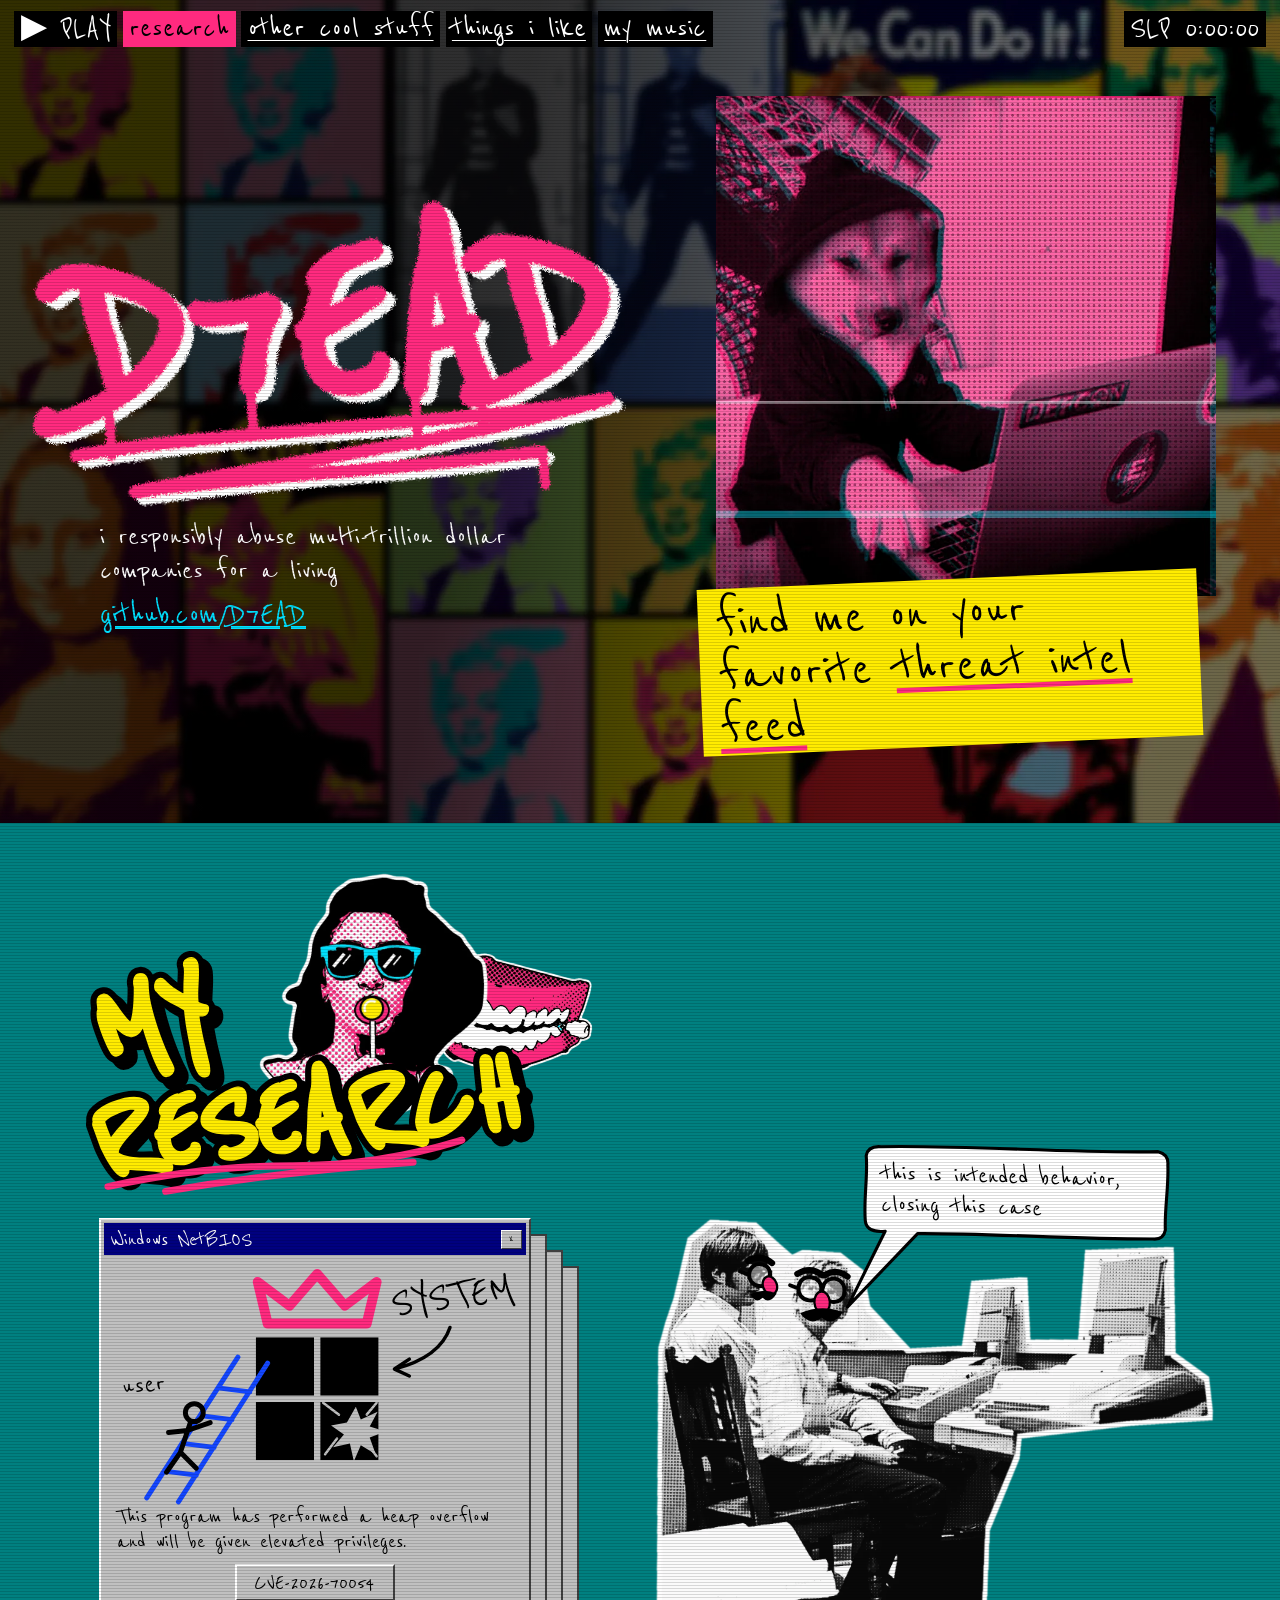
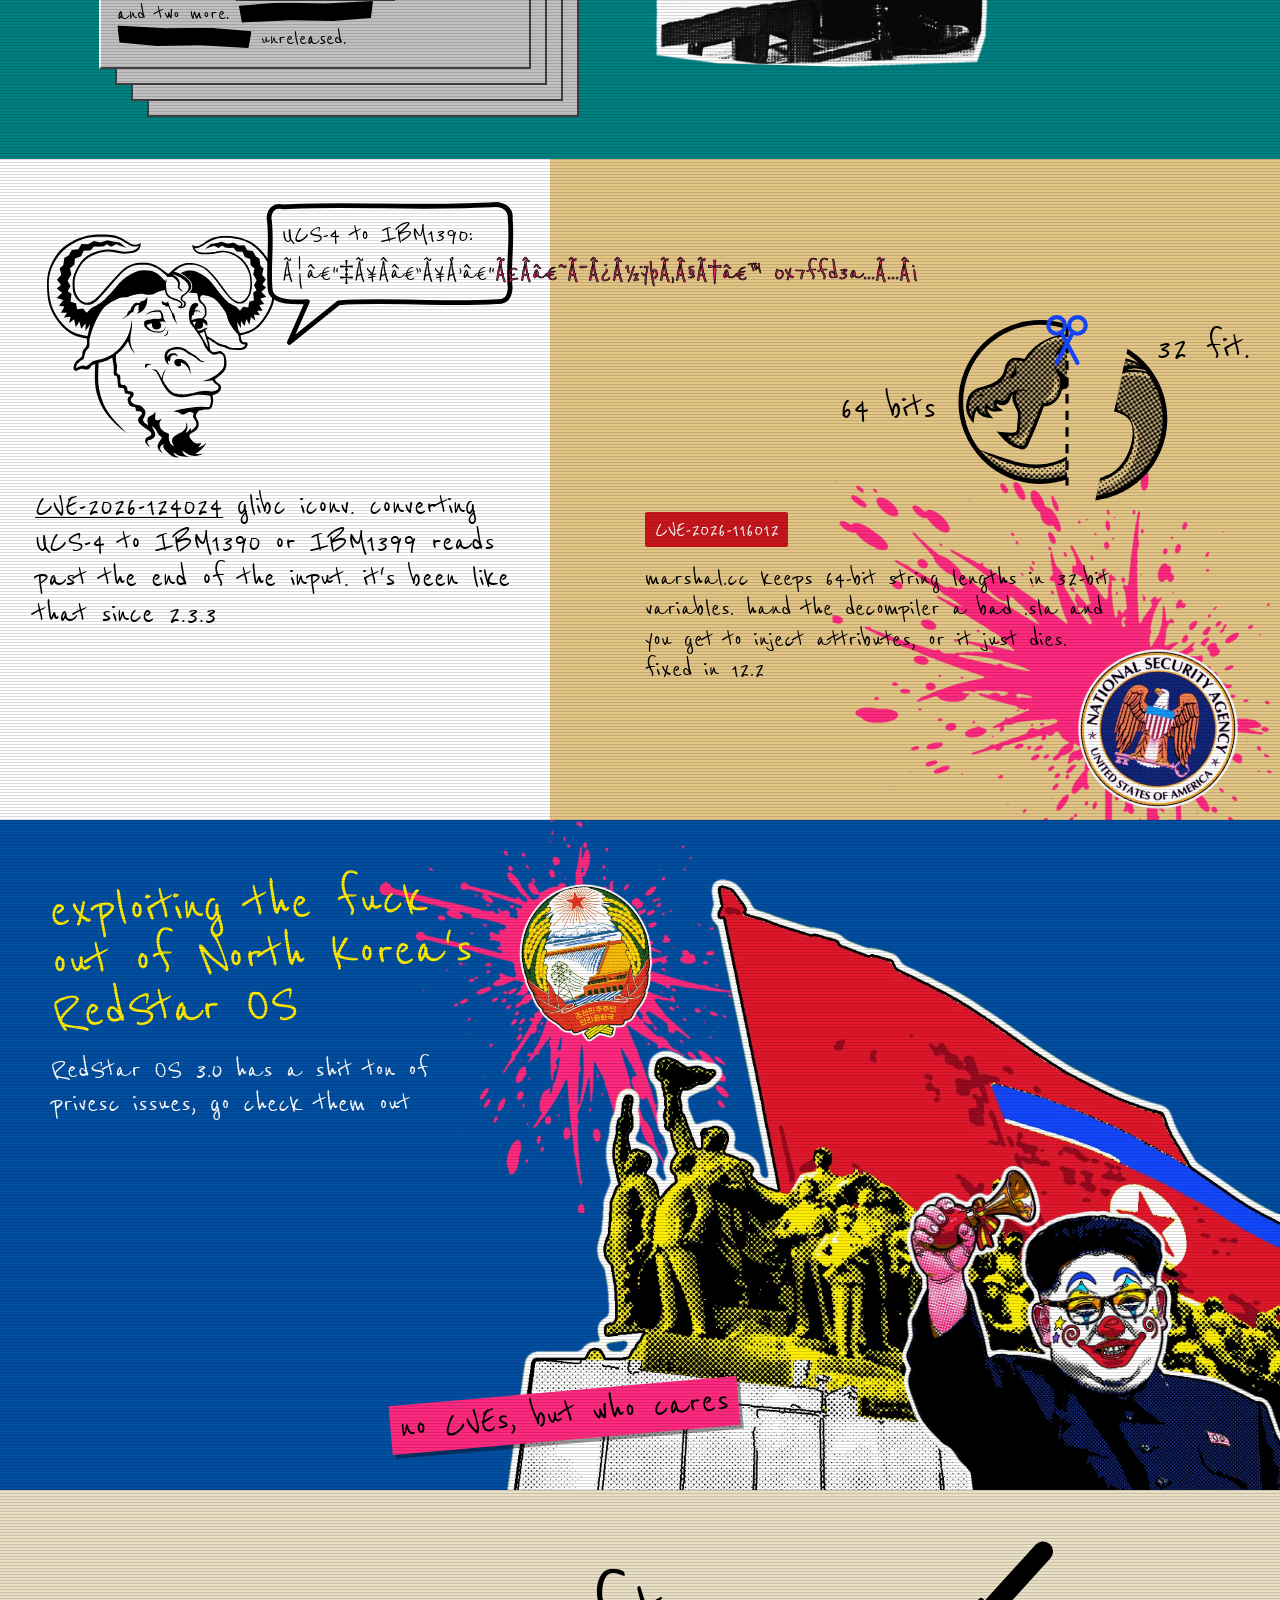
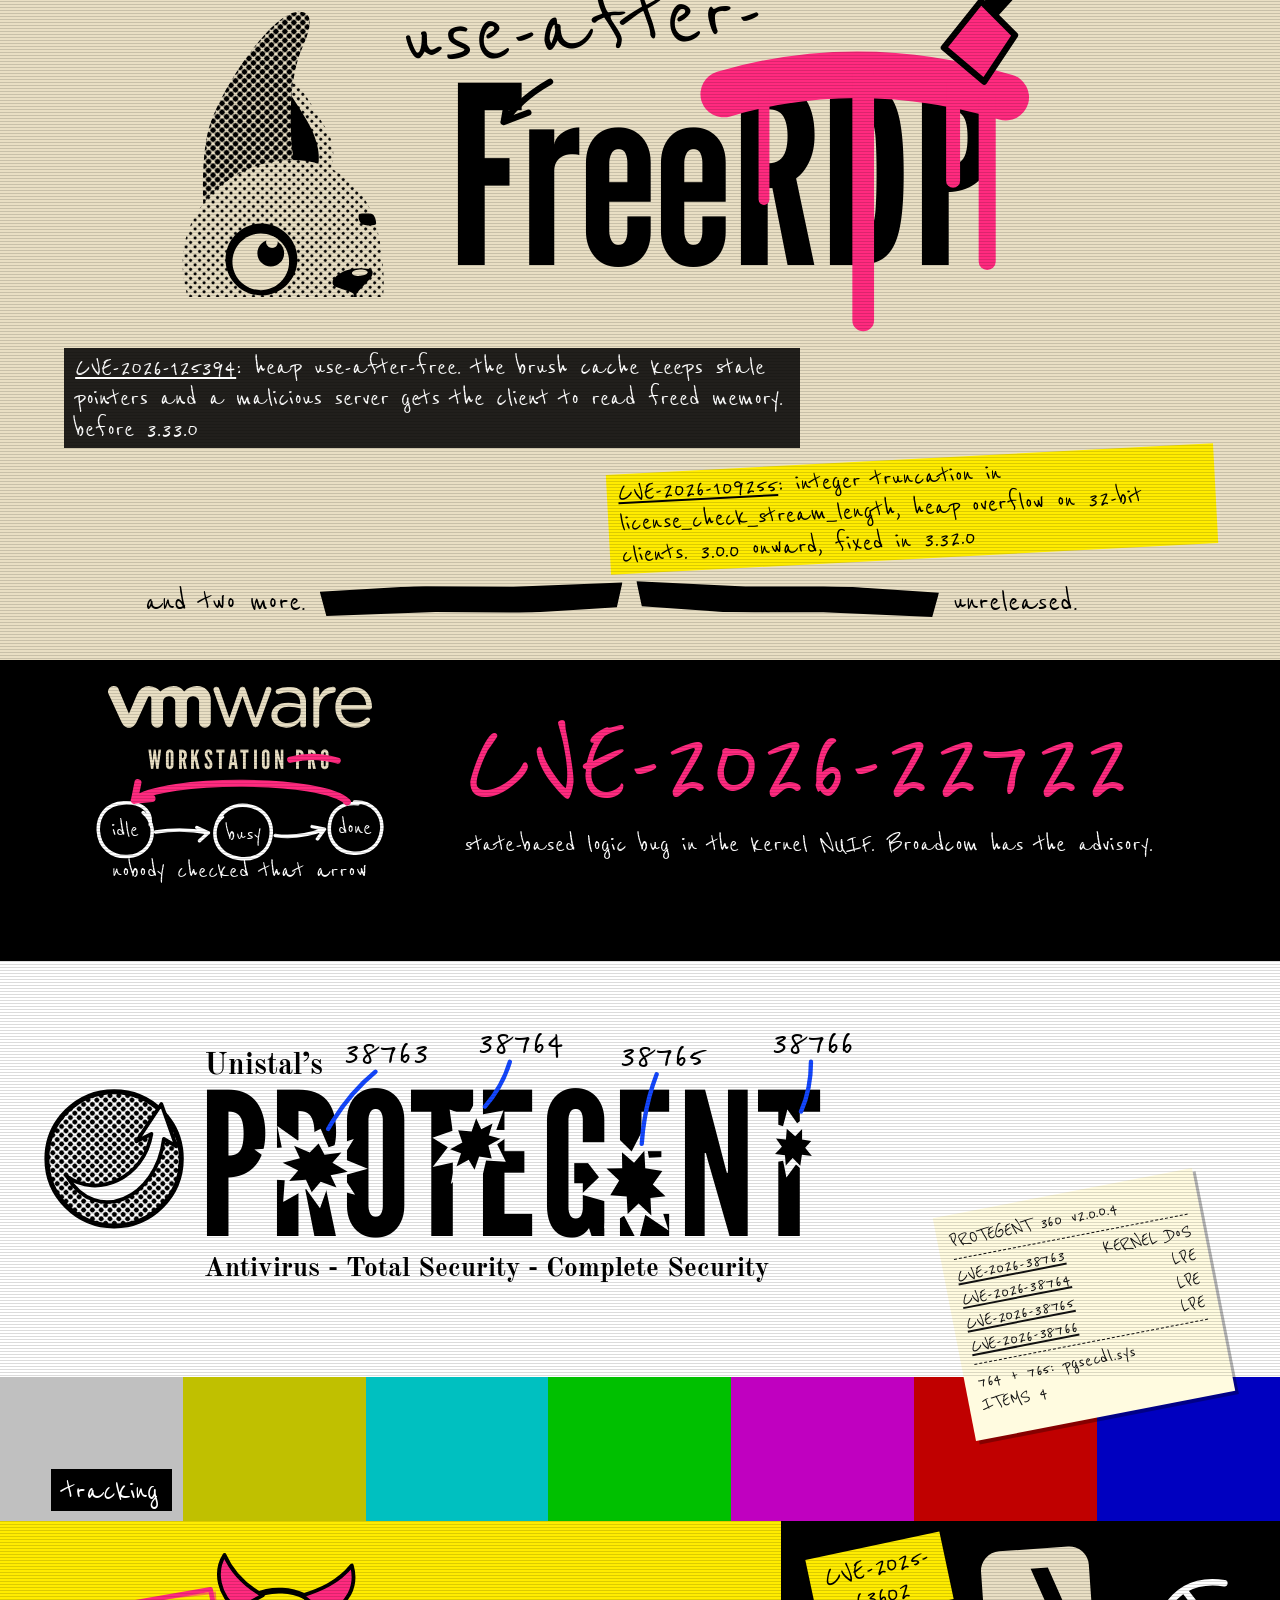
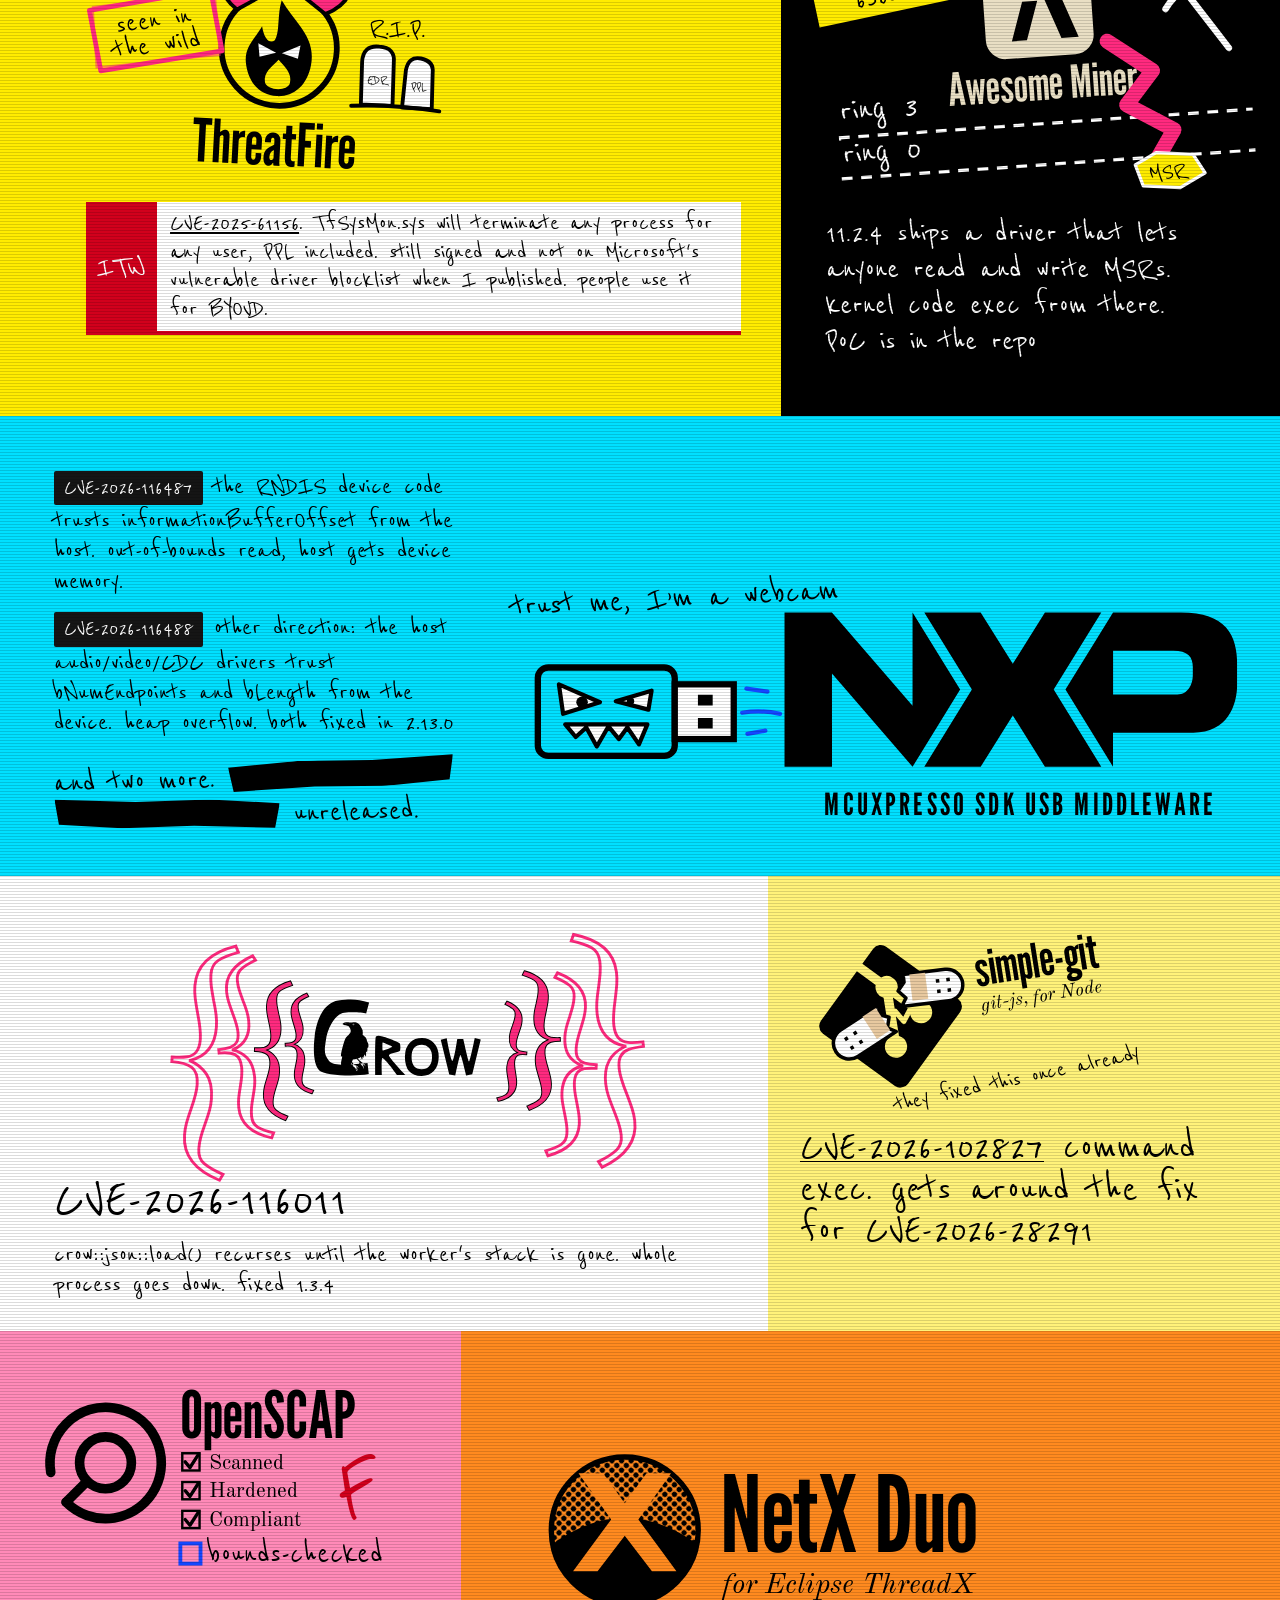
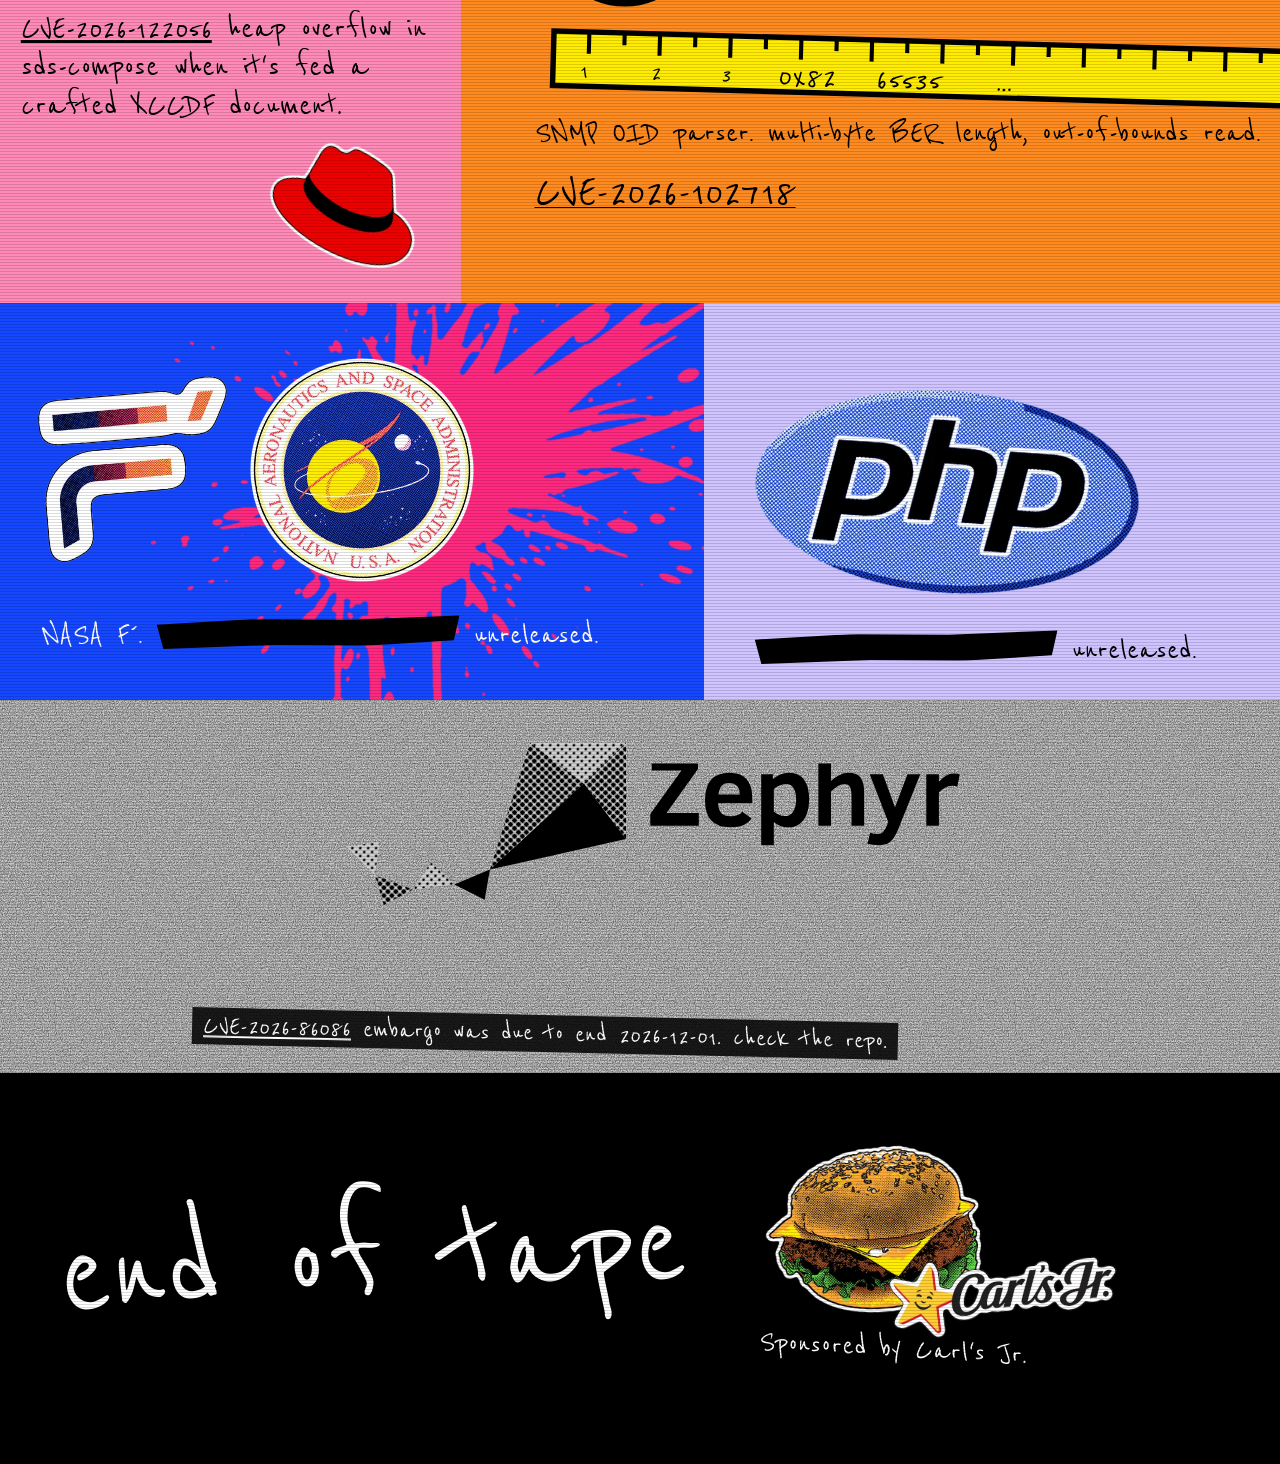
==== docs/index.html @ b7f167eb "Add files via upload" ====
<!doctype html>
<html lang="en">
<head>
<meta charset="utf-8">
<meta name="viewport" content="width=device-width, initial-scale=1">
<meta http-equiv="Content-Security-Policy" content="default-src 'none'; style-src 'self'; script-src 'self'; font-src 'self'; img-src 'self'; base-uri 'none'; form-action 'none'">
<meta name="referrer" content="no-referrer">
<title>d7e.ad :: research</title>
<meta name="description" content="i responsibly abuse multi-trillion dollar companies for a living">
<meta property="og:title" content="D7EAD">
<meta property="og:description" content="i responsibly abuse multi-trillion dollar companies for a living">
<meta property="og:type" content="website">
<meta property="og:image" content="https://d7ead.github.io/assets/og.jpg">
<meta name="twitter:card" content="summary_large_image">
<meta name="theme-color" content="#ff2a7f">
<link rel="preload" href="assets/fonts/reenie-beanie-400.woff2" as="font" type="font/woff2" crossorigin>
<link rel="stylesheet" href="assets/site.css?v=d54579dfe6">
<script src="assets/site.js?v=dfa700c6a3" defer></script>
</head>
<body>

<svg class="defs" aria-hidden="true" focusable="false">
  <defs>
    <filter id="spray" x="-15%" y="-30%" width="130%" height="160%">
      <feTurbulence type="fractalNoise" baseFrequency="1.1" numOctaves="2" seed="4" result="n"/>
      <feDisplacementMap in="SourceGraphic" in2="n" scale="9" xChannelSelector="R" yChannelSelector="G" result="d"/>
      <feGaussianBlur in="d" stdDeviation=".7"/>
    </filter>
    <pattern id="dots-d" width="5" height="5" patternUnits="userSpaceOnUse" patternTransform="rotate(45)"><circle cx="2.5" cy="2.5" r="1.95"/></pattern>
    <pattern id="hazard" width="44" height="44" patternUnits="userSpaceOnUse" patternTransform="rotate(45)"><rect width="44" height="44" class="yl"/><rect width="22" height="44"/></pattern>
    <g id="hole">
      <path class="wh" d="M0,-31 l7,15 16,-10 -6,18 18,6 -16,9 10,15 -19,-3 -3,19 -11,-15 -14,14 -1,-19 -18,2 11,-14 -16,-11 18,-5 -5,-18 15,10z"/>
      <path class="bk" d="M0,-18 l5,9 11,-4 -5,10 11,6 -11,5 5,10 -11,-3 -5,10 -5,-10 -11,3 5,-10 -11,-5 11,-6 -5,-10 11,4z"/>
    </g>
    <clipPath id="gh-left"><rect x="0" y="0" width="226" height="240"/></clipPath>
    <clipPath id="gh-right"><rect x="226" y="0" width="174" height="240"/></clipPath>
  </defs>
  <symbol id="m-gnu" viewBox="0 0 24 24"><path fill="currentColor" d="M5.072 13.931a.62.62 0 00-.52.338c-.114.211-.388.242-.516.201-.21-.07-.48-.119-.744.068-.263.187-.546.045-.495-.297.05-.34.172-.645.5-.83.713-.41.216-.695.607-1.108.394-.412.307-.537.293-1.1-1.326-.2-2.077-.58-2.915-1.63C.442 8.528.117 7.664.03 6.35-.057 5.033.02 4.18.588 3.09 1.156 2 1.756 1.475 2.788.93 3.825.383 4.84.254 5.78.271c.938.014 1.563.082 2.093.386.53.303 1.016.684 1.324.685.24.015.477-.053.673-.192.04 1.02-.878 1.108-1.698 1.13-.82.02-1.324-.317-2.08-.192-.754.128-1.992.47-2.595 1.52-.603 1.05-.624 1.42-.573 2.3.05.879.806 1.535 1.234 1.543.428.007.523-.117.898-.36.374-.246 2.284-2.61 2.934-3.14.653-.53 1.296-.696 1.99-.705.695-.008.87.015 1.433.246.56.229.903.652 1.355.91.23-.135.375-.34.584-.495.76-.552 1.152-.702 2.053-.615.518.052 1.17.347 1.56.686.693.604 1.265 1.44 1.727 2.079.36.497.785 1.09 1.392 1.277.66.2 1.157-.652 1.23-1.13.043-.27.097-.505.097-.8 0-.297-.03-.655-.115-.965a3.453 3.453 0 00-.392-.87c-.258-.415-.68-.85-1.116-1.071-.246-.125-.826-.353-1.19-.36-.449-.01-.79.14-1.202.168-.5.034-1.396.146-1.786-.24-.25-.246-.283-.41-.324-.73a.76.76 0 00.4.162c.314.026.606-.23.86-.378.21-.123.504-.34.778-.45.704-.285 1.567-.278 2.31-.2.594.06 1.367.324 1.89.62.525.297 1.03.798 1.4 1.269.465.594.72 1.104.888 1.844.216.945.277 2.365.015 3.299-.205.734-.887 1.86-1.467 2.414-.573.547-1.235.81-1.986.955.03.149.033.29.071.416.056.178.163.375.38.313.086-.025.133-.047.246.053.115.1.056.484-.266.66-.164.085-.334.103-.595.11a5.61 5.61 0 01-.953-.046c-.283-.047-.45-.272-.765-.308-.484-.055-.854-.404-1.244-.653-.162-.104-.218-.104-.31-.158.05.154.117.314.15.465.034.145.02.284.037.403.02.12.052.21.07.308.077.068.103.173.233.207.13.035.334-.018.468-.037.135-.018.224-.09.327-.07.105.02.204.096.292.166s.164.08.234.254c.07.178.135.537.146.777.01.24-.018.455-.089.648-.07.19-.135.273-.327.463s-.505.465-.818.66c.058.084.083.162.173.254.09.094.277.197.36.295.083.098.126.168.126.277a.587.587 0 01-.092.373c-.223.3-.483.352-.803.492.054.334.098.572.02.906-.03.137-.102.445-.27.525-.17.08-.492.041-.698.074-.205.031-.32.063-.48.094-.097.141-.24.297-.29.422-.05.127-.034.172.006.3.042.128.185.315.225.468a.93.93 0 01.01.463.834.834 0 01-.23.396c-.128.135-.38.24-.508.346-.125.11-.252.123-.217.303.047.248.41.646.67.744a.793.793 0 00.557-.04c-.014.208-.195.353-.315.493.322-.094.636-.27.854-.504-.067.203-.3.529-.645.816-.345.287-.343.229-.517.344.314.06.606.045.85.002a1.69 1.69 0 01-.64.207 1.876 1.876 0 01-.73-.055c-.26-.063-.499-.301-.814-.465.03.119.053.26.185.38.136.12.335.183.55.284-.273-.03-.559-.037-.825-.096a2.083 2.083 0 01-.478-.164c-.144-.07-.255-.176-.384-.264.06.117.08.256.184.352.104.098.275.135.412.199-.143-.004-.28.029-.43-.01a1.166 1.166 0 01-.443-.21 3.165 3.165 0 01-.445-.395c-.132-.145-.296-.332-.345-.463-.048-.133.03-.225.044-.338-.09.06-.2.094-.272.18-.07.088-.131.166-.1.318.03.15.171.338.27.506-.295-.242-.46-.336-.53-.625-.064-.273.104-.52.233-.725.064-.104.161-.2.22-.3-.134-.128-.284-.24-.4-.388-.112-.15-.161-.352-.276-.492-.117-.143-.274-.232-.41-.348.119.256.317.572.359.77.044.2-.048.323-.12.43-.07.108-.183.134-.291.198-.11.068-.277.016-.342.113s-.083.246-.021.344l.256.398a1.173 1.173 0 01-.327-.28c-.074-.097-.186-.189-.2-.317-.015-.13-.022-.246.064-.363.084-.117.318-.156.422-.246.105-.09.162-.148.156-.264-.006-.117-.12-.2-.217-.273-.3-.225-.68-.43-.934-.699a.931.931 0 01-.24-.379c-.03-.105.002-.188.072-.314.072-.13.315-.305.346-.443.029-.14-.095-.172-.205-.22-.111-.05-.322.024-.425-.062-.103-.086.03-.266-.086-.365-.116-.099-.38-.045-.52-.15a.724.724 0 01-.24-.395.828.828 0 01-.02-.436c.032-.113.128-.133.187-.19.06-.058.108-.105.03-.192-.074-.088-.33.004-.476-.105-.15-.113-.06-.38-.163-.494-.104-.109-.287-.066-.386-.104-.097-.035-.135.09-.194-.109-.06-.199-.063-.797-.143-1.02-.08-.223-.238-.016-.31-.236-.076-.22-.005-.574-.038-.908l-.15-.91c-.52.352-.867.463-1.428.561-.047 1.373-.176 2.182.29 3.705.466 1.521 1.409 2.42 2.68 3.707-1.68-1.256-2.478-2.279-2.98-3.588-.501-1.31-.406-2.407-.356-3.666zm8.918-.553a.837.837 0 01.376.098c.09.061.188.107.27.19.206.21.36.462.428.751.044.186.05.422.064.64-.062-.2-.103-.409-.192-.589-.14-.285-.376-.56-.672-.688a.35.35 0 00-.214-.027c.023.041.063.076.065.133 0 .06-.012.174-.112.223-.16.078-.34.021-.464-.086a.414.414 0 01-.102-.459c.08-.194.375-.194.553-.186zm-1.62-.272c.016-.332.134-.609.432-.77.187-.107.392-.18.604-.215.207-.026.713-.008 1.018.13.232.105.39.271.597.394.205.121.35.201.546.338.3.211.475.44.682.576.1.066.24.057.374.098-.104.03-.24.064-.35.03a1.565 1.565 0 01-.438-.265 2.946 2.946 0 00-.497-.359c-.124-.072-.33-.158-.466-.246-.135-.09-.37-.283-.502-.349a1.618 1.618 0 00-.65-.125c-.256.008-.626.05-.822.228-.197.18-.27.336-.227.566.073-.084.123-.19.195-.254.154-.133.33-.139.52-.113.216.027.323.15.394.354-.047-.033-.135-.109-.204-.135a.495.495 0 00-.438.043c-.18.098-.13.24-.154.396-.013.076-.04.133-.06.2a.39.39 0 01-.18-.099c0 .076-.01.141.005.223.014.084.055.184.084.273-.126-.125-.256-.24-.335-.402a1.058 1.058 0 01-.13-.517zm.218-2.4c.09-.134.12-.343.174-.515-.02.217.02.453-.083.609-.105.158-.292.129-.443.176.118-.09.258-.131.352-.268zm-2.206 3.203c.119-.096.438-.02.676-.002l-.514.133c-.017.06-.01.123-.048.174-.04.051-.114.068-.171.104.006-.155-.062-.313.057-.409zm1.682-6.65c.143.075.32.178.45.18.123.004.157-.08.231-.131.115.38.25.797.448 1.142.083.146.136.079.2.224.063.145.09.439.15.626s.137.32.207.483c-.174-.25-.4-.566-.5-.773-.098-.207-.035-.225-.115-.421-.078-.198-.238-.504-.357-.756-.086.01-.19.026-.255.006-.065-.021-.054-.091-.112-.134-.06-.045-.158-.027-.24-.1-.08-.07-.1-.217-.107-.346zm-.766 1.875c.135-.012.299.023.425.017.126-.006.216-.04.324-.06-.02-.19-.002-.537-.175-.664-.115-.08-.578-.02-.701.006-.28.06-.604.227-.873.33.258-.18.48-.346.79-.44.189-.054.622-.128.814-.075.089.023.104.06.158.135.183.255.183.475.23.773.046.07.095.119.134.194a.91.91 0 01.068.289c-.048-.07-.018-.155-.15-.206-.134-.053-.335-.005-.515.014.13.096.195.186.2.384.007.233-.19.4-.397.417-.285.022-.434-.041-.55-.285-.05-.107-.015-.236-.017-.341-.346.024-.34.013-.592.222.139.2.224.315.45.436.126.066.27.133.426.16.157.027.415.053.58.027a.629.629 0 00.38-.187c.122-.112.134-.274.181-.403a1.2 1.2 0 01-.07.37c-.14.27-.38.353-.667.353-.275 0-.616-.063-.873-.17-.205-.084-.545-.324-.625-.533-.056-.143-.012-.318-.018-.477.285-.19.354-.143.689-.198.14-.025.239-.076.374-.088zm-1.655-1.28c.007-.113.02-.11.03-.166-.26-.07-.36.099-.514.41-.057.116 0 .187-.062.264-.06.076-.16.065-.257.139-.098.074-.196.215-.29.292-.188.156-.446.25-.666.358.15-.111.443-.28.538-.44.05-.085.042-.246.12-.324.078-.075.105-.13.205-.15.1-.018.06-.135.093-.228.032-.091.097-.158.165-.251s.156-.23.29-.282c.136-.05.348.005.45-.023.103-.03.044-.105.119-.15s.219-.023.32-.072c.176-.084.26-.227.367-.377.015.326.01.56-.107.869-.131.346-.266.55-.641.763-.128.072-.257.098-.365.137.062-.086.152-.123.188-.256.034-.136.009-.4.017-.512zM15.7 9.447c-.177.014-.22-.012-.363.09l.232.36c-.006-.236.018-.284.133-.45zm-.465-.172c.246-.104.46-.19.73-.207.107-.008.274.009.383.016.094-.137.21-.244.256-.4.028-.104.015-.584-.038-.71-.146-.36-.29-.376-.495-.584-.146-.15-.152-.38-.197-.638-.015-.094-.062-.213-.084-.31a3.9 3.9 0 00-.857-.045c.148-.143.29-.271.334-.486a.959.959 0 00-.113-.667c-.12-.191-.315-.36-.494-.517-.178-.155-.436-.284-.604-.412.22-.077.444-.194.66-.235.56-.108 1.043.057 1.584.384.315.19.573.37.902.716.33.344.735.975 1.053 1.348.317.375.575.67.853.893.276.226.528.289.792.43l.412.439.335-.413.535.06.111-.601.49-.136-.079-.811.354-.252-.267-.504.27-.553-.352-.63.135-.607-.407-.348-.053-.646-.569-.217-.227-.56-.64-.008-.315-.417-.43.03-.48-.053-.27-.2-.395.26-.477-.247-.947.36.618-.538.64-.102.49-.126.662.218.582-.147.563.33.596-.03.293.525.591.067.32.58.372.206.1.746.333.315-.148.653.39.494-.363.529.39.332-.499.443.506.529-.613.2.398.566-.5.088.327.622-.563-.008.285.466-.62-.074.147.672-.468-.411-.159.814-.322-.585-.175.73-.397-.537.011.765-.439-.688c.091.39.073.817.33 1.185.793-.107 1.311-.307 1.92-.892.552-.533 1.214-1.644 1.394-2.35.204-.802.21-2.281.01-3.101-.195-.787-.447-1.163-.897-1.807-.43-.455-.853-.94-1.399-1.264-.8-.48-1.828-.608-2.74-.596a3.22 3.22 0 00-1.147.215c-.527.19-.95.61-1.487.818-.175.067-.315.068-.454-.004.135.27.28.39.62.49.243.07.824.025 1.226-.012.43-.04.654-.167 1.238-.16.57.01 1.024.225 1.272.368.511.292.877.614 1.196 1.13.175.28.298.6.383.924.086.324.124.688.13 1.006.006.318-.019.602-.097.888-.182.669-.583 1.35-1.407 1.245-.504-.063-1.263-1.01-1.518-1.357-.514-.701-1.042-1.477-1.687-2.06a2.587 2.587 0 00-1.463-.65c-.992-.09-1.287.099-2.033.716.15.047.3.074.455.145.346.156.662.357.938.615.29.27.42.442.43.829.007.259-.204.465-.4.649-.117.114-.274.218-.37.307-.128.117-.286.246-.125.432.06.07.165.123.252.189.14.103.075.488-.108.592a.61.61 0 01-.713-.061c.246-.035.402-.068.395-.27-.002-.115-.15-.213-.297-.28-.35-.16-.614-.134-.963-.386-.353-.254-.36-.393-.455-.79-.17.017-.327.02-.554.097-.226.074-.478.254-.684.299-.52.11-.623.078-.907.006-.501-.132-1.15.09-1.8.299-.107.033-.543 0-.836.102a5.518 5.518 0 00-1.457.853c-.556.469-1.286 1.869-1.698 3.477-.045.49.095.817-.213 1.055-.308.24-.3.851-.405 1.023-.103.17-.225.094-.45.336-.223.24-.337.201-.332.654.195-.125.477-.273.725-.285.22-.006.222.283.785-.273.3-.299.88-.309 1.283-.439.402-.13 1.125-.402 1.85-1.21.725-.81 1.072-1.664 1.213-2.896.02.215.06.463-.033 1.065-.095.604-.296 1.28.13 2.092l.264.504c-.157-.215-.465-.566-.56-.815l-.21-.577c-.48.752-.59.885-1.256 1.423-.026.334-.033.682.076 1.002.108.32-.064.688.02.9.082.21.273.09.336.303s-.032.635.064.842c.1.207.337.082.453.15.115.066.154.158.215.246.063.088-.023.297.103.365.126.066.32.01.453.074.13.066.15.223.12.361-.033.141-.173.205-.234.348a.365.365 0 00.02.373c.074.131.236.201.4.27.162.064.39.027.559.12.169.09.32.272.408.405a.542.542 0 01.109.363 1.038 1.038 0 01-.137.434c-.074.135-.236.3.02.555.254.254.246.145.393.313-.017-.289-.135-.52-.05-.738.089-.217.35-.256.485-.352.139-.1.219-.232.326-.348 0 .148.015.31-.002.42-.033.227-.102.432.237.467.153.016.299-.082.458-.14-.084.147-.23.27-.252.45a.793.793 0 00.13.56c.123.18.34.312.498.415.158.105.244.115.365.174.006.176-.03.363-.01.53a.962.962 0 00.17.454c.098.14.252.22.398.32-.08-.188-.242-.365-.24-.56.002-.197.06-.335.252-.51.19-.175.64-.325.85-.495a1.03 1.03 0 00.355-.436c.075-.164.055-.43.07-.576.068.205.078.27.102.486.02.217-.127.521-.19.68a1.02 1.02 0 00.51-.525c.058.035.03.125.05.301.094-.092.2-.162.293-.25.094-.088.195-.164.243-.287.046-.12.027-.252-.007-.393-.035-.143-.193-.307-.28-.463-.083-.152.017-.305.01-.492-.17-.029-.313-.117-.51-.088-.196.03-.42.248-.622.252-.2 0-.314-.188-.478-.238-.165-.053-.33-.045-.495-.07.21-.199 1.02-.295 1.576-.385a9.794 9.794 0 011.47-.133c.22-.006.506.068.66.025.153-.045.12-.15.165-.264.13-.318.066-.604-.004-.924-.444-.053-.908-.115-1.356-.082-.438.033-.956.242-1.41.256-.39.014-.975-.074-1.31-.28-.414-.25-.732-.79-.846-.966-.184-.28-.415-.836-.56-1.088-.14-.254-.171-.324-.29-.43-.116-.105-.276-.113-.417-.17.16.014.336-.035.482.047.22.127.465.648.601.877.145-.486.11-.676.53-.95-.337.378-.347.665-.429 1.11.28.46.67 1.193 1.18 1.396.186.074.502.12.7.145.622.076 1.22-.119 1.83-.27.444-.11.896-.066 1.437-.035.183.012.616-.1.707-.283a.33.33 0 00-.024-.33c-.07-.105-.255-.158-.355-.254-.1-.098-.156-.21-.235-.314a6.51 6.51 0 01-1.062.115c.22-.09.433-.14.66-.23.237-.098.463-.219.676-.359.186-.123.303-.193.438-.334.133-.143.304-.289.403-.463.1-.174.114-.369.12-.584.004-.215-.005-.516-.088-.69-.084-.173-.243-.226-.37-.265-.128-.04-.217.063-.35.076-.134.014-.258.096-.452.006a1.68 1.68 0 01-.617-.548c-.196-.274-.335-.722-.534-1.067-.343-.596-.77-1.15-1.18-1.702a3.392 3.392 0 01-.1-.508c-.032-.322-.036-.656.064-.97.075-.24.188-.493.438-.591a.48.48 0 01.317-.022c.09.032.18.135.142.252-.04.129-.127.134-.188.198a.693.693 0 00-.183.33c.11-.004.262-.011.354.013.12.03.23.11.29.279-.142-.126-.212-.185-.39-.188-.082-.002-.18.026-.27.04-.034.109-.054.244-.1.33-.05.084-.142.063-.177.16a.992.992 0 00-.02.392h.004zm1.242-.15c.056.022.075.028.146.08.07.053.165.105.22.23a.878.878 0 01.04.4c-.048-.015-.113-.005-.163-.047-.05-.043-.08-.14-.143-.18-.065-.043-.117-.034-.188-.043.038.096.05.199.036.3-.036.204-.156.308-.352.33-.084.013-.22-.015-.292-.028.034.075.09.143.126.219.164-.023.285-.02.375-.061.088-.041.183-.135.296-.173.113-.04.214-.04.338-.06-.098.085-.162.168-.26.254l.215.623c.152.096.294.146.485.263.19.116.42.327.67.44.248.112.395.176.656.224.26.05.467.262.722.295.255.032.735.041.932.021.225-.02.516-.135.542-.38-.188.044-.475.004-.619-.35-.064-.156-.034-.446-.132-.63-.099-.187-.236-.246-.4-.475-.164-.23-.43-.59-.58-.895-.15-.308-.188-.654-.313-.93-.128-.273-.319-.494-.469-.707-.323-.463-.584-.777-1.12-1.011-.257-.112-.55-.143-.823-.213-.113.05-.268.104-.295.237a.536.536 0 00.12.42c.16.166.395.343.487.604.06.168.076.73.025.883-.054.16-.178.257-.282.36zm.052 1.332c-.05.043-.087.087-.167.122-.08.036-.19.045-.295.07.148.232.305.467.447.71.143.242.266.51.4.764-.006-.147.003-.301-.018-.437-.02-.136-.083-.254-.145-.461-.06-.206-.135-.484-.222-.768zm-4-5.087a3.32 3.32 0 00.065.806c.058.267.11.404.328.564.396.295.648.245.955.416.145.08.328.217.382.359.053.146-.036.3-.146.363.192.029.408-.19.318-.41-.045-.11-.255-.16-.32-.271a.41.41 0 01-.033-.335c.053-.202.454-.388.597-.546.218-.248.3-.453.177-.77-.172-.445-.842-.804-1.242-.98-.183-.08-.287-.083-.43-.128.293.174.602.31.75.69.124.32.016.444.022.72.002.13.172.197.248.277.064.072.06.125.008.223a.256.256 0 00-.11-.2c-.113-.08-.235-.062-.295-.224-.09-.248.09-.484-.112-.762-.15-.208-.353-.441-.625-.447a1.073 1.073 0 00-.36.058l-.183-.22-.005-.003c-.372-.34-.626-.62-1.146-.852-.522-.234-.78-.27-1.38-.256-.596.013-1.19.063-1.882.66-.694.6-2.48 2.888-2.915 3.177-.43.289-.527.389-1.068.389-.54 0-1.387-.766-1.42-1.723-.032-.956-.045-1.297.62-2.45.665-1.151 1.867-1.504 2.762-1.624.895-.12 1.432.194 2.092.195.66.002 1.314-.11 1.508-.637-.095.056-.221.12-.577.1-.355-.018-.85-.43-1.402-.705C7.157.548 6.54.515 5.75.501c-.79-.015-1.777.045-2.755.574C2.018 1.6 1.35 2.16.783 3.195.215 4.228.13 5.07.223 6.322.313 7.57.7 8.5 1.442 9.42c.744.914 1.485 1.363 2.823 1.529l.283-1.242-.504.72.014-.802-.455.565-.202-.767-.367.615-.183-.855-.535.432.17-.705-.707.078.324-.491-.644.006.375-.653-.57-.091.454-.596-.698-.206.578-.555-.573-.467.448-.348-.42-.56.448-.52-.167-.684.379-.33.113-.785.426-.214.365-.61.677-.073.334-.553.68.035.642-.348.666.154.756-.228.562.13.73.108.706.564-1.08-.377-.545.26-.45-.273-.31.21-.55.056-.492-.03-.358.436-.732.007-.26.59-.65.227-.06.678-.468.366.155.637-.401.664.31.58-.305.53.403.264-.09.853.563.14.125.634.613-.063.38.434.47-.461c.859-.428 1.213-.668 1.883-1.391.76-.823 1.196-1.584 2.208-2.147.73-.405 1.32-.551 2.139-.408.766.132 1.024.593 1.59 1.077.06-.11.07-.14.168-.218-.03.142-.08.287-.093.423z"/></symbol>
<symbol id="m-nxp" viewBox="0 0 24 24"><path fill="currentColor" d="m6.79652 7.91376 2.52079 4.08625-2.52079 4.08623-4.27103-4.93862.00088 4.93805-2.52138.00057L0 16.0792V7.91376h2.52402l4.27103 4.93864.0003-4.93864m14.85075 2.89478c0-.55173-.27337-.86734-1.0366-.86734h-3.18808v2.31194h3.40456c.59222 0 .82012-.5576.82012-1.04216v-.40244zm-.62975-2.89478C23.41922 7.91376 24 9.10757 24 10.70705v.96034c0 1.2164-.53502 2.61319-2.3231 2.61319h-4.259l.00117 1.80509h-.00117L14.8974 12l2.52079-4.08625h3.59816m-6.74569.0001h-.4614l-1.70183 2.71646-1.70184-2.71645H7.4184l2.52109 4.08596-2.52109 4.08623h2.9872l1.70184-2.71615 1.70183 2.71615h.4664l2.52019-.00029-2.5205-4.08594 2.5208-4.08596h-2.52549z"/></symbol>
<symbol id="m-vmware" viewBox="0 0 24 24"><path fill="currentColor" d="M.5 10.1a.505.505 0 00-.197.048.497.497 0 00-.25.68l1.138 2.475c.179.38.38.592.721.592.342 0 .542-.22.72-.592l1.003-2.186a.144.144 0 01.144-.092.16.16 0 01.157.16v2.118a.535.535 0 101.066 0v-1.73a.531.531 0 01.566-.552.52.52 0 01.541.551v1.73a.531.531 0 00.53.593.539.539 0 00.535-.592v-1.73a.531.531 0 01.564-.552.52.52 0 01.543.551v1.73a.531.531 0 00.528.593.535.535 0 00.535-.592v-1.969a1.234 1.234 0 00-1.283-1.23 1.647 1.647 0 00-1.14.486 1.26 1.26 0 00-1.095-.483 1.807 1.807 0 00-1.074.483 1.287 1.287 0 00-.961-.483 1.177 1.177 0 00-1.158.786l-.729 1.716-.933-2.203.011-.004A.505.505 0 00.5 10.1zm18.43.06a.27.27 0 00-.266.274h.002v3.142a.27.27 0 10.535 0v-1.222c0-1.037.571-1.56 1.27-1.643a.266.266 0 00.238-.274.258.258 0 00-.266-.269 1.465 1.465 0 00-1.242.88v-.614a.266.266 0 00-.271-.274zm-6.735.008a.273.273 0 00-.25.217l-.912 2.627-.902-2.62a.28.28 0 00-.274-.22.266.266 0 00-.27.258.493.493 0 00.034.144l1.09 3.037.02-.007a.319.319 0 00.298.242.3.3 0 00.293-.242l.903-2.583.896 2.583a.3.3 0 00.293.242h.018a.319.319 0 00.293-.242l1.097-3.038a.512.512 0 00.033-.144.258.258 0 00-.265-.25.262.262 0 00-.258.209l-.918 2.63-.904-2.626a.285.285 0 00-.278-.217h-.025a.273.273 0 00-.012 0zm10.168.008a1.75 1.75 0 00-1.691 1.851 1.765 1.765 0 001.76 1.858l-.008.013a1.784 1.784 0 001.33-.539.228.228 0 00.082-.17.228.228 0 00-.379-.168 1.435 1.435 0 01-1.018.415 1.237 1.237 0 01-1.24-1.207h2.555a.247.247 0 00.246-.247c0-.945-.593-1.806-1.637-1.806zm-5.744.002a1.571 1.571 0 00-.158.006 2.384 2.384 0 00-1.078.205.22.22 0 00-.143.222.24.24 0 00.235.229.266.266 0 00.095-.024 1.822 1.822 0 01.834-.162c.691 0 1.07.334 1.07.979v.125a3.796 3.796 0 00-1.103-.15c-.892 0-1.52.4-1.52 1.16l-.003-.004c0 .736.671 1.117 1.34 1.117a1.575 1.575 0 001.298-.62v.343a.247.247 0 00.254.25.254.254 0 00.258-.262v-1.983a1.416 1.416 0 00-.379-1.046 1.571 1.571 0 00-1-.385zm5.719.43c.714 0 1.085.565 1.139 1.214h-2.278a1.222 1.222 0 011.139-1.215zm-5.885 1.382a3.75 3.75 0 011.057.153V12.49c0 .57-.539.973-1.2.973-.485 0-.904-.261-.904-.713 0-.467.375-.76 1.047-.76Z"/></symbol>
<symbol id="m-git" viewBox="0 0 24 24"><path fill="currentColor" d="M13.09 23.549a1.54 1.54 0 0 1-2.18 0L.451 13.089a1.54 1.54 0 0 1 0-2.179l7.191-7.19 2.733 2.733a1.85 1.85 0 0 0 .964 2.326v6.66a1.849 1.849 0 1 0 1.54 0V8.957l2.508 2.508a1.85 1.85 0 1 0 1.09-1.09l-2.634-2.634a1.85 1.85 0 0 0-2.378-2.377L8.73 2.63 10.91.451a1.54 1.54 0 0 1 2.179 0l10.459 10.46a1.54 1.54 0 0 1 0 2.179z"/></symbol>
<symbol id="m-windows" viewBox="0 0 24 24"><path fill="currentColor" d="M0,0H11.377V11.372H0ZM12.623,0H24V11.372H12.623ZM0,12.623H11.377V24H0Zm12.623,0H24V24H12.623"/></symbol>
<symbol id="m-freerdp" viewBox="0 0 199.28 277.89"><pattern id="ht1-frdp" width="6" height="6" patternUnits="userSpaceOnUse" patternTransform="rotate(45)"><rect width="6" height="6" class="mk-p"/><circle cx="3.00" cy="3.00" r="2.52" fill="currentColor"/></pattern><pattern id="ht2-frdp" width="6" height="6" patternUnits="userSpaceOnUse" patternTransform="rotate(45)"><rect width="6" height="6" class="mk-p"/><circle cx="3.00" cy="3.00" r="1.44" fill="currentColor"/></pattern><g transform="translate(-297.87 -278.62)"><path fill="url(#ht2-frdp)" d="m 399.81,352.56 c 0,0 9.98,-7.76 14.42,1.10 4.43,8.87 19.96,33.27 24.4,41.03 4.44,7.76 8.25,20.70 4.44,34.38 -4.44,15.9 -24.40,27.73 -36.60,17.74 -12.20,-9.98 -6.65,-94.28 -6.65,-94.28 z"/><path fill="currentColor" d="m 400.99,355.89 c 0,0 18.49,28.13 22.82,37.34 10.54,22.46 6.16,34.91 6.16,34.91 l -14.64,8.41 h -22.75 l 8.40,-80.67 z"/><path fill="url(#ht1-frdp)" d="m 322.17,475.68 c 0,0 -4.06,-55.19 5.53,-85.50 11.09,-35.02 56.97,-104.56 82.08,-107.48 18.21,-2.12 13.56,16.34 5.11,34.79 -8.44,18.44 -14.34,59.48 -8.04,103.48 7.36,51.39 -84.69,54.72 -84.69,54.72 z"/><path fill="url(#ht2-frdp)" d="m 307.11,552.29 h 184.51 c 1.44,-14.48 0.53,-31.80 -3.40,-54.60 -22.96,-132.92 -213.94,-72.25 -182.68,49.35 0.28,1.08 0.81,2.91 1.58,5.25 z"/><path fill="currentColor" d="m 410.61,516.73 c 0,18.77 -15.21,33.98 -33.98,33.98 -18.77,0 -33.98,-15.21 -33.98,-33.98 0,-18.77 15.21,-33.98 33.98,-33.98 18.76,0 33.98,15.21 33.98,33.98 z"/><path class="mk-p" d="m 402.79,519.01 c 0,14.79 -11.99,26.78 -26.78,26.78 -14.79,0 -26.78,-11.98 -26.78,-26.78 0,-14.79 11.99,-26.78 26.78,-26.78 14.79,0 26.78,11.99 26.78,26.78 z"/><circle fill="currentColor" cx="385.46201" cy="510.76901" r="12.635"/><path fill="currentColor" d="m 444.54,535.67 c 0,0 9.22,-13.92 33.98,-9.95 6.09,0.97 1.85,8.10 1.85,8.10 l -13.19,14.20 c 0,0 -1.27,3.28 -4.47,0.42 -2.21,-1.98 -14.97,-4.71 -17.49,-6.89 -2.52,-2.18 -0.67,-5.89 -0.67,-5.89 z"/><path fill="currentColor" d="m 468.52,475.64 c 0,0 -0.44,4.40 2.43,7.01 2.88,2.60 13.74,2.38 14.10,0.58 0.35,-1.79 -0.99,-9.36 -4.59,-9.72 -3.60,-0.35 -9.53,-0.15 -10.53,0 -0.68,0.11 -1.44,0.42 -1.42,2.12 z"/><path class="mk-p" d="m 391.07,497.35 c 1.72,2.59 1.10,6.04 -1.38,7.7 -2.48,1.65 -5.90,0.89 -7.63,-1.70 -1.73,-2.59 -1.11,-6.04 1.37,-7.7 2.48,-1.65 5.90,-0.89 7.63,1.70 z"/><path class="mk-p" d="m 477.13,528.71 c 0.11,1.68 -3.13,3.26 -7.26,3.54 -4.11,0.27 -7.55,-0.85 -7.66,-2.53 -0.11,-1.67 3.13,-3.26 7.25,-3.54 4.11,-0.27 7.55,0.85 7.66,2.53 z"/><path fill="currentColor" d="m 466.78,552.29 c -0.21,-2.49 -0.29,-4.06 -0.97,-4.33 -0.92,-0.36 -2.03,1.47 -2.03,1.47 v 2.85 h 3.00 z"/></g></symbol>
<symbol id="m-crow" viewBox="0 0 238.125 105.833"><g transform="translate(2.890729,-78.735456)"><path fill="currentColor" d="m 86.26,129.89 c -1.67,0.94 -0.97,50.07 -0.97,50.07 h 8.67 c 0,0 -1.14,-23.39 0.97,-22.01 5.73,3.75 18.67,22.04 18.67,22.04 l 10.82,0.02 c 0,0 -22.33,-23.42 -21.33,-25.78 0.99,-2.35 13.45,-3.56 14.28,-5.61 0.83,-2.04 0.74,-7.53 0.01,-9.33 -0.73,-1.80 -17.95,-8.50 -22.45,-9.39 -4.50,-0.88 -6.87,-1.00 -8.67,0 z m 8.67,7.89 c 0.43,-0.21 12.51,4.68 12.52,5.49 0.01,0.76 -12.06,5.41 -12.52,5.04 -0.32,-0.26 -0.43,-10.32 0,-10.54 z"/><path fill="currentColor" d="m 214.40,132.10 c 0,0 -6.19,30.36 -7.43,30.33 -1.22,-0.02 -7.40,-29.27 -7.40,-29.27 l -7.84,0.02 c 0,0 -4.25,28.63 -6.44,28.48 -1.99,-0.13 -7.20,-29.39 -7.20,-29.39 l -7.79,1.91 11.03,45.01 7.88,1.48 c 0,0 5.43,-26.82 6.66,-26.78 1.22,0.03 7.42,26.61 7.42,26.61 l 7.88,-1.48 11.03,-45.01 z"/><path fill="none" stroke="currentColor" stroke-width="8.65" d="m 128.16,156.63 c 0.02,15.02 7.04,20.22 17.35,20.23 10.30,0.00 17.61,-6.50 17.84,-20.03 0.22,-13.52 -8.11,-20.48 -17.43,-20.41 -9.32,0.06 -17.79,5.19 -17.76,20.21 z"/><path fill="currentColor" d="m 75.36,164.31 c -1.52,0.09 -3.22,0.23 -5.05,0.41 -14.86,1.39 -38.37,4.62 -44.83,-3.01 -7.25,-8.58 -5.99,-15.11 -3.73,-29.04 2.25,-13.92 11.76,-32.31 23.45,-33.61 11.68,-1.29 24.28,-0.14 28.38,1.21 L 77.41,85.79 C 62.82,82.27 56.03,80.86 37.32,83.44 18.61,86.01 9.30,108.67 6.79,129.55 c -2.51,20.88 -0.63,37.59 5.70,44.13 6.33,6.54 43.94,8.86 64.48,5.04 z"/><g transform="matrix(0.45544811,0,0,0.45544811,-15.928506,65.153935)"><path fill="currentColor" d="m 150.83,207.05 -2.91,2.49 c 0,0 3.02,2.85 4.09,4.09 1.06,1.24 6.71,10.86 7.18,12.53 0.47,1.66 2.49,2.01 4.03,3.74 1.54,1.72 4.63,3.50 2.37,5.28 -2.25,1.78 2.13,0.77 2.01,-2.01 -0.11,-2.79 4.15,5.28 1.12,6.35 -3.02,1.06 1.54,1.12 2.13,0.11 0.59,-1.00 0.89,-2.85 0.65,-4.87 -0.23,-2.01 -3.32,-5.76 -4.03,-6.41 -0.71,-0.65 3.38,-0.41 4.51,1.06 1.12,1.48 1.24,1.95 0.41,3.20 -0.83,1.24 3.26,-1.00 1.30,-3.02 -1.96,-2.01 -0.47,-1.84 -3.20,-3.14 -2.73,-1.30 -3.02,-2.13 -5.34,-2.01 -2.31,0.11 -14.37,-17.40 -14.37,-17.40 z"/><path fill="currentColor" d="m 169.84,200.40 -3.44,2.13 7.89,8.84 c 0,0 4.09,2.96 3.26,6.05 -0.83,3.08 -2.96,4.21 -2.96,4.21 0,0 0.29,0.53 1.24,0.53 0.95,0 2.13,-3.08 3.86,-2.13 1.72,0.95 4.15,3.32 4.57,4.81 0.41,1.48 0.11,1.84 0.35,2.13 0.23,0.29 1.48,0.29 1.30,-0.95 -0.17,-1.24 0.83,-0.05 1.06,1.00 0.23,1.06 1.00,2.96 0.89,4.81 -0.11,1.84 1.06,3.62 1.00,0.95 -0.05,-2.67 0.53,-5.58 -0.83,-8.01 -1.36,-2.43 -1.96,-5.70 0.17,-3.56 2.13,2.13 3.80,2.37 4.39,3.92 0.59,1.54 0.53,1.90 1.24,1.90 0.71,0 0.29,-2.13 -1.00,-3.62 -1.30,-1.48 -1.36,-2.96 -5.10,-4.87 -3.74,-1.90 -5.76,-3.80 -9.74,-7.42 -3.97,-3.62 -8.19,-10.75 -8.19,-10.75 z"/><path class="mk-p" d="m 156.90,221.62 c 1.16,2.08 2.12,3.91 2.30,4.55 0.47,1.66 2.49,2.01 4.03,3.74 1.54,1.72 4.63,3.50 2.37,5.28 -2.25,1.78 2.13,0.77 2.01,-2.01 -0.11,-2.79 4.15,5.28 1.12,6.35 -3.02,1.06 1.54,1.12 2.13,0.11 0.59,-1.00 0.89,-2.85 0.65,-4.87 -0.23,-2.01 -3.32,-5.76 -4.03,-6.41 -0.71,-0.65 3.38,-0.41 4.51,1.06 1.12,1.48 1.24,1.95 0.41,3.20 -0.83,1.24 3.26,-1.00 1.30,-3.02 -1.96,-2.01 -0.47,-1.84 -3.20,-3.14 -2.73,-1.30 -3.02,-2.13 -5.34,-2.01 -0.63,0.03 -2.01,-1.27 -3.67,-3.18 z"/><path class="mk-p" d="m 178.26,219.71 c 0.42,8.5e-4 0.63,0.03 1.06,0.17 1.24,0.40 4.63,3.87 4.94,4.98 0.41,1.48 0.11,1.84 0.35,2.13 0.23,0.29 1.48,0.29 1.30,-0.95 -0.17,-1.24 0.83,-0.05 1.06,1.00 0.23,1.06 1.00,2.96 0.89,4.81 -0.11,1.84 0.68,3.56 1.00,0.95 0.32,-2.65 0.53,-5.58 -0.83,-8.01 -1.36,-2.43 -1.96,-5.70 0.17,-3.56 2.13,2.13 3.80,2.37 4.39,3.92 0.59,1.54 0.53,1.90 1.24,1.90 0.71,0 0.29,-2.13 -1.00,-3.62 -1.30,-1.48 -1.03,-2.80 -4.78,-4.70 z"/><path fill="currentColor" transform="matrix(0.26458333,0,0,0.26458333,-3.6166667e-4,0)" d="m 540.33,383.94 c -14.94,-0.20 -43.68,4.64 -48.69,13.83 -5.34,9.80 -1.29,9.71 -1.29,9.71 0,0 0.80,-0.28 1.55,-0.50 0.19,-0.21 0.20,-0.45 0.28,-0.63 0.23,-0.51 0.80,-1.58 2.79,-2.77 2.58,-1.55 7.24,-2.90 13.81,-2.49 h 0.00 c 6.55,0.40 21.02,2.55 33.91,4.69 12.89,2.14 23.86,3.91 23.86,3.91 0.37,0.04 1.19,0.89 0.71,2.23 -0.04,0.27 -0.53,-0.01 -1.77,-0.82 -0.54,-0.18 -10.06,-2.20 -22.95,-4.34 -12.88,-2.14 -27.40,-4.39 -33.82,-4.68 -6.39,-0.29 -10.40,0.97 -12.66,2.64 -1.27,0.94 -1.89,1.77 -1.85,2.09 0.03,0.32 6.33,6.99 6.33,6.99 0,0 39.24,7.22 53.78,13.31 2.11,0.88 19.62,25.33 21.20,40.50 1.57,15.14 0.73,25.47 -5.5,34.38 -6.23,8.90 -24.94,32.96 -41.87,43.65 -16.92,10.69 -63.25,187.98 -56.12,202.24 7.12,14.25 13.36,0.88 12.47,9.79 -0.89,8.90 -9.80,42.76 -11.58,57.01 -1.78,14.25 1.78,49.89 -0.89,59.69 -2.67,9.80 -11.58,39.19 -11.58,39.19 l 92.65,4.45 21.38,-64.14 c 0,0 22.27,-61.47 25.83,-66.81 3.56,-5.34 49.00,-8.01 69.49,-17.81 3.20,-1.53 18.64,-17.60 18.84,-7.07 0.17,9.29 -6.69,34.15 -4.14,34.73 2.20,0.50 16.46,-42.73 18.39,-39.29 3.05,5.46 -2.73,30.62 0.13,29.41 2.42,-1.02 19.58,-49.49 22.89,-55.19 2.22,-3.83 11.22,27.39 14.96,19.81 2.46,-4.99 -0.15,-51.76 1.44,-48.14 2.85,6.44 5.94,0.02 5.67,-3.12 -0.98,-11.59 4.17,10.73 5.24,8.93 1.29,-2.19 -0.53,-17.18 0.68,-19.54 0.80,-1.55 2.51,0.22 3.25,-1.46 0.60,-1.37 -1.91,-20.09 -1.33,-21.40 3.03,-6.90 9.07,-8.76 10.14,-14.35 2.29,-11.94 5.07,-39.11 -14.36,-63.50 -1.28,-1.61 -0.16,-3.45 -0.83,-8.92 -1.67,-13.63 -6.93,-21.21 -10.07,-25.91 -7.12,-10.69 -8.58,-5.89 -19.27,-20.14 -10.69,-14.25 -17.81,-8.01 -16.03,-21.38 0.26,-1.95 2.37,-10.46 1.21,-18.82 -0.56,-4.05 -5.25,-9.41 -4.88,-11.41 0.64,-3.43 8.23,8.56 7.84,5.25 -0.66,-5.64 -6.76,-9.43 -7.61,-13.65 -0.55,-2.74 7.33,1.66 5.45,-0.70 -5.51,-6.93 -9.56,-14.28 -11.54,-19.94 -6.23,-17.81 -27.89,-56.52 -51.94,-63.65 -24.05,-7.12 -32.54,-4.61 -54.34,-3.34 -4.23,0.24 -11.87,2.58 -13.83,2.52 -5.34,-0.16 -20.63,-4.07 -32.68,-4.89 -0.86,-0.05 -1.79,-0.09 -2.79,-0.10 z"/><path fill="none" class="mk-ps" stroke-width="0.93" d="m 158.69,109.04 c 0.35,0.23 0.73,0.57 1.29,0.56 0.56,-0.01 2.14,-0.58 2.12,-1.29 -0.01,-0.71 -0.42,-1.33 -0.89,-1.55 -0.47,-0.21 -1.20,-0.14 -1.58,-0.07 -0.38,0.07 -1.00,0.58 -1.19,0.87 -0.19,0.29 -0.09,1.24 0.25,1.48 z"/><ellipse class="mk-p" transform="rotate(-31.358267)" cx="80.292877" cy="175.08554" rx="1.108071" ry="0.6248076"/></g></g></symbol>
<symbol id="m-zephyr-kite" viewBox="0 0 640 380"><pattern id="ht1-zeph" width="5" height="5" patternUnits="userSpaceOnUse" patternTransform="rotate(45)"><rect width="5" height="5" class="mk-p"/><circle cx="2.50" cy="2.50" r="2.10" fill="currentColor"/></pattern><pattern id="ht2-zeph" width="5" height="5" patternUnits="userSpaceOnUse" patternTransform="rotate(45)"><rect width="5" height="5" class="mk-p"/><circle cx="2.50" cy="2.50" r="1.20" fill="currentColor"/></pattern><g transform="matrix(2.4165646,0,0,2.4165646,-3.9527031,-3.5166707)"><polygon fill="currentColor" points="137.154,121.601 105.31,135.046 132.385,148.72"/><polygon fill="url(#ht1-zeph)" points="68.401,139.419 34.434,126.703 42.309,153.408"/><polygon fill="url(#ht2-zeph)" points="84.508,115.518 105.31,135.046 68.401,139.419"/><polygon fill="url(#ht2-zeph)" points="38.535,97.167 34.434,126.703 8.759,101.076"/><polygon fill="currentColor" points="137.154,121.601 220.982,44.482 258.666,94.416"/><polygon fill="url(#ht1-zeph)" points="137.154,121.601 172.959,8.13 220.982,44.482"/><polygon fill="url(#ht2-zeph)" points="172.959,8.13 258.666,8.13 220.982,44.482"/><polygon fill="url(#ht1-zeph)" points="258.666,94.416 258.666,8.13 220.982,44.482"/></g></symbol>
<symbol id="m-zephyr-word" viewBox="405 378 640 165"><g transform="matrix(2.4165646,0,0,2.4165646,-3.9527031,-3.5166707)"><path fill="currentColor" d="m 172.56,206.12 v -9.06 l 24.18,-33.82 h -23.04 v -9.82 h 35.88 v 8.64 l -24.41,34.24 h 25.06 v 9.82 z"/><path fill="currentColor" d="m 225.19,188.71 q 0.26,5.33 2.59,7.65 2.32,2.32 7.31,2.32 a 16.21,16.21 0 0 0 5.08,-0.72 8.14,8.14 0 0 0 3.82,-2.78 l 7.31,5.21 a 14.79,14.79 0 0 1 -6.22,5.18 q -3.82,1.71 -10.45,1.71 -9.86,0 -14.72,-5.18 -4.85,-5.18 -4.85,-15.65 0,-21.44 19.19,-21.44 8.53,0 13.00,4.81 4.47,4.81 4.47,14.03 v 4.83 z m 16.79,-6.78 q 0,-9.10 -7.96,-9.10 a 9.10,9.10 0 0 0 -4.30,0.89 6.69,6.69 0 0 0 -2.68,2.66 16.81,16.81 0 0 0 -1.58,5.54 z"/><path fill="currentColor" d="m 295.96,185.86 a 30.72,30.72 0 0 1 -1.94,11.35 16.29,16.29 0 0 1 -5.56,7.50 14.46,14.46 0 0 1 -8.64,2.59 16.46,16.46 0 0 1 -11.31,-4.15 V 221.17 h -9.82 v -55.00 h 9.06 v 3.92 a 23.59,23.59 0 0 1 5.77,-3.71 16.89,16.89 0 0 1 6.95,-1.35 q 7.58,0 11.54,5.33 3.96,5.33 3.96,15.50 z m -10.13,0.15 q 0,-5.82 -2.01,-9.08 a 6.62,6.62 0 0 0 -6.01,-3.25 12.12,12.12 0 0 0 -4.93,1.12 16.51,16.51 0 0 0 -4.36,2.76 v 17.48 a 15.71,15.71 0 0 0 3.86,2.49 11.00,11.00 0 0 0 4.74,1.08 7.32,7.32 0 0 0 6.38,-3.44 q 2.34,-3.44 2.34,-9.16 z"/><path fill="currentColor" d="M 328.83,206.12 V 184.11 q 0,-6.32 -1.18,-8.38 a 4.41,4.41 0 0 0 -4.19,-2.05 q -4.38,0 -10.55,5.79 v 26.66 h -9.82 V 149.40 h 9.82 v 21.94 a 22.63,22.63 0 0 1 6.66,-4.72 16.77,16.77 0 0 1 6.93,-1.59 q 6.70,0 9.42,3.77 2.72,3.77 2.72,10.66 v 26.66 z"/><path fill="currentColor" d="m 343.30,211.49 a 17.84,17.84 0 0 0 5.75,1.10 6.06,6.06 0 0 0 3.88,-1.33 q 1.67,-1.33 3.46,-5.52 l 1.02,-2.36 -14.43,-37.21 h 10.20 l 9.44,25.52 9.67,-25.52 h 9.98 L 365.12,208.87 a 31.82,31.82 0 0 1 -4.07,7.61 11.66,11.66 0 0 1 -4.62,3.58 17.35,17.35 0 0 1 -6.64,1.10 32.71,32.71 0 0 1 -8.57,-1.14 z"/><path fill="currentColor" d="m 410.98,175.76 a 9.08,9.08 0 0 0 -4.03,-0.76 10.86,10.86 0 0 0 -5.19,1.31 22.91,22.91 0 0 0 -5.04,3.82 v 25.97 h -9.82 v -39.95 h 9.82 v 5.71 a 25.65,25.65 0 0 1 5.40,-4.53 12.06,12.06 0 0 1 6.47,-1.79 8.69,8.69 0 0 1 4.34,0.79 z"/></g></symbol>
<symbol id="m-ghidra" viewBox="0 0 150 150"><pattern id="ht1-ghid" width="3.4" height="3.4" patternUnits="userSpaceOnUse" patternTransform="rotate(45)"><rect width="3.4" height="3.4" class="mk-p"/><circle cx="1.70" cy="1.70" r="1.43" fill="currentColor"/></pattern><pattern id="ht2-ghid" width="3.4" height="3.4" patternUnits="userSpaceOnUse" patternTransform="rotate(45)"><rect width="3.4" height="3.4" class="mk-p"/><circle cx="1.70" cy="1.70" r="0.82" fill="currentColor"/></pattern><clipPath id="gh-clip"><circle cx="74.92" cy="74.22" r="71.75"/></clipPath><path class="mk-p" d="M102.13,62.33s.83-7.2-.61-12.29-2-4.93-2-4.93,2.28,2.81,3.7,8.67c1.06,4.35.15,6.22.15,6.22Z"/><g clip-path="url(#gh-clip)"><path fill="currentColor" d="M94.69,228.31c19.26-.21,38.56-5.67,54.5-16.57,8.15-5.11,15.91-11,22.27-18.14a63.7,63.7,0,0,0,8.31-11.69c1.26-2,2.33-4.21,3.49-6.31s2.15-4.31,3.19-6.47a123.18,123.18,0,0,0,9-27.3,88.88,88.88,0,0,0,1-28.55l-.22-1.77c-.08-.59-.22-1.18-.33-1.76l-.7-3.51c-.19-1.18-.59-2.31-.89-3.47l-1-3.44c-.83-2.23-1.59-4.49-2.5-6.69s-2-4.37-3.07-6.5A72.52,72.52,0,0,0,180.25,74a47.18,47.18,0,0,0-4.75-5.23A42.67,42.67,0,0,0,170,64.43l-1.33-.88,1.19-1a6.14,6.14,0,0,1,3.48-1.59,7.31,7.31,0,0,1,3.61.76c1,.47,1.94,1,2.82,1.45a8.44,8.44,0,0,0,2.52.9l-1.11,2.08a37.55,37.55,0,0,0-12.69-9.23A49.31,49.31,0,0,0,153.13,53l-3.22-.32,2.45-2.11a11.71,11.71,0,0,1,5.14-2.45,19.5,19.5,0,0,1,5.42-.36,27.37,27.37,0,0,1,5.26.86,28,28,0,0,1,5,1.79l-1.77,2.19a7.67,7.67,0,0,0-.88-1,2.75,2.75,0,0,0-.41-.31l-.06,0a.58.58,0,0,0,.22,0h.17a1,1,0,0,0,.22-.05,1,1,0,0,0,.31-.15,1.41,1.41,0,0,0,.35-.34,1.21,1.21,0,0,0,.18-1.1.5.5,0,0,0-.09-.19s0,0,0,0a3.31,3.31,0,0,0,.4.28,6.77,6.77,0,0,0,1.18.53l-1.52,2.43a51.53,51.53,0,0,0-19.91-11.87,72.6,72.6,0,0,0-23.17-3.5l-3.44,0,2.18-2.64c.26-.3.51-.61.83-.92l.28-.25.14-.13.21-.14.22-.14a3.25,3.25,0,0,1,.43-.18,1.79,1.79,0,0,1,.95,0,1.4,1.4,0,0,1,.33.1,2.12,2.12,0,0,1,.47.31,1.65,1.65,0,0,1,.48.78,2,2,0,0,1,.08.6.64.64,0,0,1,0,.2l0,.14a2,2,0,0,1-.15.45,2.83,2.83,0,0,1-.33.54,3.41,3.41,0,0,1-.74.69,3.71,3.71,0,0,1-1.76.63l-5.72.58,4.61-3.5a17.45,17.45,0,0,1,6.19-2.93,24.32,24.32,0,0,1,6.66-.7,42.36,42.36,0,0,1,12.72,2.59l-1.58,3-3.76-2.68-1.89-1.29-.94-.61-.44-.26-.17-.09s0,0,0,0l.06,0,.16,0,.17,0h.21a1.24,1.24,0,0,0,.27,0,1.66,1.66,0,0,0,.95-.55,1.71,1.71,0,0,0,.4-1.42l0-.15,0-.06,0-.12L146.3,29l-.07-.11-.06-.07,0,0,.15.14.39.33.87.67c.59.45,1.2.88,1.82,1.3a22.3,22.3,0,0,0,3.69,2.1l-1.74,3a53.15,53.15,0,0,0-26.86-11.05,48.46,48.46,0,0,0-28.39,5.06l-5,2.66,2.27-5.15a15.12,15.12,0,0,1,3.8-5.06,24.14,24.14,0,0,1,5-3.4,30.39,30.39,0,0,1,5.5-2.21,24.68,24.68,0,0,1,6-1L113,20.12a34.92,34.92,0,0,0-14-2.31,40.06,40.06,0,0,0-13.91,3.11A44.26,44.26,0,0,0,63.81,39.46L63,40.79l-1.51-.27c-1.87-.33-3.5-.79-5.08-1.07a11.45,11.45,0,0,0-4.29-.15,4.41,4.41,0,0,0-1.6.64,5,5,0,0,0-1.29,1.23A9.75,9.75,0,0,0,47.64,45c0,.28-.18.84-.28,1.29L47,47.65a23.84,23.84,0,0,1-1,2.71l-.62,1.31c-.22.44-.5.84-.75,1.25A21.86,21.86,0,0,1,43,55.27,28.23,28.23,0,0,1,34.05,62a52.49,52.49,0,0,1-10.16,3.68l-1.25.3-.61.15-.44.15a14,14,0,0,0-2,.9,12.41,12.41,0,0,0-3.35,2.68,10,10,0,0,0-1.16,1.69,6.74,6.74,0,0,0-.41.87c-.13.33-.25.71-.37,1.08a21.89,21.89,0,0,0-.94,4.53,11.49,11.49,0,0,0,2.09,8.08L11,87.23A21.37,21.37,0,0,1,13.27,80,11.55,11.55,0,0,1,16,76.73a8.39,8.39,0,0,1,4.34-1.85l3.87-.43L23.05,78.2a5.13,5.13,0,0,0-.25,1.88,2.34,2.34,0,0,0,.52,1.32,6.34,6.34,0,0,0,3.6,1.74l-2.6,4.11a9.52,9.52,0,0,1-1.63-3.43,10.7,10.7,0,0,1-.25-3.68,12.1,12.1,0,0,1,2.79-6.48l3-3.54,1.53,4.4a5.85,5.85,0,0,0,2,2.77,3.87,3.87,0,0,0,2.83.73l-1.19,4.87a6.46,6.46,0,0,1-2.46-3.07,7,7,0,0,1-.18-3.7,25.47,25.47,0,0,1,.68-2.53,17.24,17.24,0,0,0,.5-1.92l.75-4.31L36.18,70a11.9,11.9,0,0,0,3.38,1.87A2.68,2.68,0,0,0,42,71.6a2.33,2.33,0,0,0,.8-.79,7.81,7.81,0,0,0,.67-1.63,15.79,15.79,0,0,1,1.05-2.68,8.14,8.14,0,0,1,2.42-2.75l.16-.11.17-.09a16.25,16.25,0,0,1,7.06-1.61c2.25-.06,4.3.14,6.17.16l.15,5.56c-.39,0-.79,0-1.21,0h-1l-.26,0-.24,0-.24,0a2.38,2.38,0,0,1-.47-.16l-.24-.12a2.86,2.86,0,0,1-1.06-1,2.89,2.89,0,0,1-.34-1.78,2.63,2.63,0,0,1,.3-.9,2.44,2.44,0,0,1,.45-.63,2.69,2.69,0,0,1,.6-.48,3.41,3.41,0,0,1,.45-.22l.28-.09a1.8,1.8,0,0,1,.31-.06l.25,0,.26,0h1l1.17,0,0,5.58a10,10,0,0,0-2.71.57,3.76,3.76,0,0,0-1.69,1.16c-.66.9-.74,2.3,0,4.17s2.06,3.84,3.21,6.37a16.11,16.11,0,0,1,.76,2.1,14.14,14.14,0,0,1,.4,2.21,24.3,24.3,0,0,1,.08,4.07c-.13,2.59-.5,5-.67,7.27-.08,1.1-.09,2.34-.23,3.71a11.75,11.75,0,0,1-1.29,4.56,6.78,6.78,0,0,1-2,2.23,6.92,6.92,0,0,1-1.31.77l-.67.24a5.69,5.69,0,0,1-.62.19,20.32,20.32,0,0,1-4.14.58,51,51,0,0,1-7.65-.39l2.41-4.55a30.08,30.08,0,0,0,6.07,5.55,17.62,17.62,0,0,0,7.11,3l.88.29a1.23,1.23,0,0,1,.26.12.11.11,0,0,1,.08,0s-.24,0-.3.07a3.85,3.85,0,0,0,.65-1c.34-.68.66-1.53,1.1-2.53l1.25-2.61c1.56-3.37,3.06-6.84,4.53-10.31s2.88-7,4.28-10.49l4.18-10.63L75.62,72,78,73a5.12,5.12,0,0,0,3.12.27,8.34,8.34,0,0,0,3.24-1.61,16.3,16.3,0,0,0,4.85-6.44,27.41,27.41,0,0,0,1.89-8.44c.15-2.82-.31-5.63-1.69-7.55l3.77-2.82a16.43,16.43,0,0,1,1.9,3.36,21.38,21.38,0,0,1,1.15,3.5,22.08,22.08,0,0,1,.57,3.64,15.85,15.85,0,0,1-.18,3.86L94.06,58.1a35.47,35.47,0,0,1,15.24,1.11,47.55,47.55,0,0,1,13.55,6.57,72.39,72.39,0,0,1,11.27,9.65l2.51,2.7,2.4,2.78c.76,1,1.54,1.87,2.3,2.85s1.51,2,2.23,3a52.31,52.31,0,0,1,9,28.06,66.13,66.13,0,0,1-5.8,28.72l.09-.3-.77,4.15,0,.18-.06.13a68.89,68.89,0,0,1-9.49,14.81,56.38,56.38,0,0,1-6.18,6.28,51.65,51.65,0,0,1-7.07,5.23,56.1,56.1,0,0,1-16.14,6.69,52.34,52.34,0,0,1-8.55,1.78,24.91,24.91,0,0,1-8.73-.57l.13-.53a24.29,24.29,0,0,0,8.5.27,51.39,51.39,0,0,0,8.33-2l4.13-1.31c1.33-.51,2.68-1,4-1.57a47.69,47.69,0,0,0,7.5-4.07,50.71,50.71,0,0,0,6.71-5.25,54.3,54.3,0,0,0,5.8-6.23,66.46,66.46,0,0,0,8.78-14.55l-.1.31.69-4.16,0-.14.06-.16a63.25,63.25,0,0,0,5-27.53,48.86,48.86,0,0,0-8.87-26c-5.65-7.45-12.34-14.44-20-19.61a43.62,43.62,0,0,0-12.38-5.86,31.2,31.2,0,0,0-13.34-.83l-3.11.51L92.17,60a16,16,0,0,0-2.7-10.69l3.77-2.81a13.75,13.75,0,0,1,2.27,5.21A21.08,21.08,0,0,1,95.93,57a32,32,0,0,1-2.12,10,21.28,21.28,0,0,1-2.61,4.7,20.31,20.31,0,0,1-3.74,3.91,13.31,13.31,0,0,1-5.18,2.59,10.37,10.37,0,0,1-6.2-.48l3.35-1.4-4,10.6C74,90.49,72.63,94,71.18,97.57s-2.91,7.06-4.55,10.57l-1.2,2.54c-.33.73-.66,1.66-1.16,2.68a9.78,9.78,0,0,1-1,1.65,6.12,6.12,0,0,1-1.85,1.73,5.09,5.09,0,0,1-3,.65,7.6,7.6,0,0,1-1.31-.3c-.35-.14-.7-.29-1-.45l.88.29a23.15,23.15,0,0,1-9.39-3.87,36.09,36.09,0,0,1-7.22-6.55l-4.45-5.24,6.86.69a45.93,45.93,0,0,0,6.81.34,15,15,0,0,0,3-.42,1.28,1.28,0,0,0,.24-.08,1.39,1.39,0,0,1,.19-.06c.07-.07.19-.08.24-.15a1.34,1.34,0,0,0,.4-.48,6.42,6.42,0,0,0,.58-2.39c.11-1,.12-2.2.21-3.52.19-2.58.54-4.91.64-7.16A19.32,19.32,0,0,0,55,84.88a8.24,8.24,0,0,0-.73-2.65c-.84-1.88-2.22-4-3.28-6.59a12.12,12.12,0,0,1-.94-4.58c0-.44,0-.88.11-1.31s.18-.88.31-1.3.32-.83.5-1.23A8,8,0,0,1,51.75,66a9.36,9.36,0,0,1,4.14-3,15.13,15.13,0,0,1,4.36-.93l0,5.58-1,0h-.61s0,0,0,0h.11l.25,0,.25-.08a3.79,3.79,0,0,0,.43-.21,3,3,0,0,0,.6-.48,2.87,2.87,0,0,0,.45-.62l.14-.32a2.88,2.88,0,0,0,.15-.58,2.8,2.8,0,0,0-1.39-2.82,1.51,1.51,0,0,0-.22-.11,2.29,2.29,0,0,0-.44-.15l-.18,0-.1,0h.59c.3,0,.62,0,.94,0l.15,5.56c-2.18,0-4.16-.23-6-.18a10.57,10.57,0,0,0-4.7,1l.33-.2a2.33,2.33,0,0,0-.73.84,11.46,11.46,0,0,0-.69,1.8,12.67,12.67,0,0,1-1.22,2.79,8.08,8.08,0,0,1-6,3.72A8.7,8.7,0,0,1,38,77a17,17,0,0,1-5-2.72l4.28-1.71a21.72,21.72,0,0,1-.66,2.57A18.76,18.76,0,0,0,36,77.13,2.11,2.11,0,0,0,36,78a1.28,1.28,0,0,0,.45.47l5.39,4-6.59.82a9,9,0,0,1-3.53-.24,9.14,9.14,0,0,1-3.15-1.53,11.08,11.08,0,0,1-3.8-5.34l4.52.87a6.73,6.73,0,0,0-1.59,3.6,4.77,4.77,0,0,0,.83,3.43l4.06,5.5L25.9,88.25a14.43,14.43,0,0,1-3.42-1.13,9.41,9.41,0,0,1-3.19-2.49,7.55,7.55,0,0,1-1.62-4.08,10.06,10.06,0,0,1,.5-3.91L20.9,80a3.23,3.23,0,0,0-1.73.73,6.44,6.44,0,0,0-1.49,1.84A16.71,16.71,0,0,0,15.91,88l-1,6-3.55-5a16.2,16.2,0,0,1-2.54-5.51,17.22,17.22,0,0,1-.39-6,25.7,25.7,0,0,1,1.19-5.55c.14-.44.29-.88.47-1.36a13.89,13.89,0,0,1,.69-1.45,14.81,14.81,0,0,1,1.78-2.54A17.09,17.09,0,0,1,17.29,63,18.49,18.49,0,0,1,20,61.78l.79-.25.64-.15,1.26-.3A47.56,47.56,0,0,0,32,57.83a23.34,23.34,0,0,0,7.48-5.55,16.6,16.6,0,0,0,1.33-1.82c.19-.33.42-.63.59-1l.49-1a19.14,19.14,0,0,0,.81-2.11l.26-1.11c.09-.39.17-.67.28-1.23a14.11,14.11,0,0,1,2.5-5.59,9.87,9.87,0,0,1,2.44-2.28,9.14,9.14,0,0,1,3.17-1.24,16,16,0,0,1,6,.17c1.81.35,3.49.84,5,1.11L60,37.27A48.59,48.59,0,0,1,83.49,17,44.23,44.23,0,0,1,98.86,13.7a39.25,39.25,0,0,1,15.56,2.68L123.6,20l-9.87.25a20.47,20.47,0,0,0-4.94.81A26.23,26.23,0,0,0,104,22.94a20.5,20.5,0,0,0-4.17,2.82A11.3,11.3,0,0,0,97,29.45L94.3,27a49.35,49.35,0,0,1,15-5,55.07,55.07,0,0,1,15.7-.31,56.66,56.66,0,0,1,28.62,12l9.56,7.72-11.3-4.71a24.89,24.89,0,0,1-4.37-2.5c-.66-.46-1.31-.93-2-1.41l-1-.76-.49-.43-.28-.25-.18-.2a.8.8,0,0,1-.15-.18l-.11-.16c-.05-.09-.09-.17-.13-.26l0-.14,0-.07a1.28,1.28,0,0,1,0-.15,1.79,1.79,0,0,1,.4-1.46,1.85,1.85,0,0,1,1-.56l.28,0H145a.64.64,0,0,1,.2,0l.24.06.12,0,.27.12.34.19.55.34,1,.66,1.94,1.35,3.79,2.73,9.84,7.1-11.42-4.12a38.57,38.57,0,0,0-11.66-2.46c-3.9-.14-7.82.65-10.8,2.9l-1.11-2.92a.47.47,0,0,0,.19-.06s0,0,0,0,0,0-.05.1a1,1,0,0,0-.07.21v.21a1.24,1.24,0,0,0,.06.47,1.69,1.69,0,0,0,.42.68,1.45,1.45,0,0,0,.42.26l.27.1a1.78,1.78,0,0,0,.7,0l.18-.08h0l-.05,0-.12.1c-.17.17-.36.39-.56.62l-1.26-2.62a75.6,75.6,0,0,1,24.17,3.8,54.53,54.53,0,0,1,21,12.7l4.72,4.68-6.24-2.26a9.41,9.41,0,0,1-1.69-.78,5.84,5.84,0,0,1-.87-.64,4.07,4.07,0,0,1-.49-.55,2.67,2.67,0,0,1-.27-.54,1.65,1.65,0,0,1,.2-1.48,1.64,1.64,0,0,1,.42-.41,2.09,2.09,0,0,1,.4-.19.93.93,0,0,1,.32-.07l.26,0a2.15,2.15,0,0,1,.61.11,3.33,3.33,0,0,1,.65.3,6.41,6.41,0,0,1,.86.64,10.45,10.45,0,0,1,1.24,1.37l3.66,4.74L171.94,53a26.47,26.47,0,0,0-9.21-2.44,17.37,17.37,0,0,0-4.63.27,9,9,0,0,0-3.93,1.82l-.77-2.43a51.59,51.59,0,0,1,16.17,4.26,40,40,0,0,1,13.48,10L185.3,67l-3.37-.5a10.44,10.44,0,0,1-3.31-1.17c-1-.5-1.85-1-2.71-1.42a4.94,4.94,0,0,0-2.4-.57,3.71,3.71,0,0,0-2.07,1l-.14-1.92a45.91,45.91,0,0,1,5.83,4.65,51.86,51.86,0,0,1,4.94,5.54,74.77,74.77,0,0,1,7.6,12.58c1.08,2.19,2.08,4.39,3.06,6.63s1.69,4.6,2.52,6.9l1,3.54c.3,1.19.7,2.35.89,3.56l.68,3.61c.11.6.25,1.19.33,1.8l.2,1.82a90.42,90.42,0,0,1-1.22,29.13,124.55,124.55,0,0,1-9.31,27.59c-1.07,2.18-2.13,4.37-3.27,6.51s-2.29,4.28-3.57,6.34a64.1,64.1,0,0,1-8.56,11.83c-6.54,7.25-14.43,13.1-22.67,18.17-2.05,1.28-4.14,2.51-6.24,3.71a71.88,71.88,0,0,1-6.44,3.41,102,102,0,0,1-13.64,5.06,104.78,104.78,0,0,1-14.21,3,109.82,109.82,0,0,1-14.49,1Z"/><path fill="url(#ht1-ghid)" d="M191.21,90.71c-9-18.94-20.27-27.39-20.27-27.39s-1.29-1.06,3.4-.64a17.34,17.34,0,0,1,7.76,2.59A42.79,42.79,0,0,0,167.88,55c-6.22-2.61-14.62-3.38-14.62-3.38s.21-2.2,6.55-2.14a42,42,0,0,1,12.76,2.23s-4.74-6.65-19.95-12c-14.32-5-24.16-4-24.16-4s1.62-2.53,8.39-3.07A38.14,38.14,0,0,1,152.47,35s-14.6-10.86-30-11.83c-14.63-.92-27.27,5.5-27.27,5.5s.89-2.73,6.91-6.6a23.11,23.11,0,0,1,11.57-3.83s-11.94-5-28.18.09C72.43,22.45,64.63,33.93,62.1,38.22c-4.49-.5-7.38-.91-7.38-.91-1.81-.37-5.9-1.53-8.29,5.31S44.2,53,38.58,57.78s-20.4,5.39-23.36,9.56S10.39,78.08,10.89,81a26.37,26.37,0,0,0,2.54,6.61,20.23,20.23,0,0,1,2.39-6.83,6.45,6.45,0,0,1,4.79-3.36s-1.13,3.24.24,5.38,5.56,2.9,5.56,2.9a7.61,7.61,0,0,1-1.35-4.86,7.29,7.29,0,0,1,2.18-5.46c2.15,6.26,7.64,5.31,7.64,5.31a6.38,6.38,0,0,1-1.75-4.32c-.15-2.14.66-2.76,1.61-4.06,0,0,5.09,3.29,8.19,2.25S45.68,66,51,65.3a45,45,0,0,0,6.9-1.36c-1.84.72-5.73,2.86-4.81,8,1.2,6.67,4.9,9.2,4.61,12.8s-.2,15.72-1.87,18.49-13.4,1.49-13.4,1.49,4.27,5.2,8.85,7.24,8.24,3.67,9.91.9,15.84-37.5,15.84-37.5S80.27,77,86,73.62,93,60.74,93,60.74l.18-.07a28.92,28.92,0,0,0-.31-8.33,26.71,26.71,0,0,0-1-3.69,7.76,7.76,0,0,0-.5-.82s.16,0,.5.82a23.78,23.78,0,0,1,2.42,7.13,12.25,12.25,0,0,1,.15,4.57c3.45-.7,13.2-1.28,28.42,8.93l-.14-.28C148.36,87.26,158,111.83,145,145.51c-5.9,15.35-25.48,39.36-56.74,36,1.5,15.69,2.73,31.39,4.21,47.08a100.36,100.36,0,0,0,55.57-15.94c29.44-18.84,37.54-40.69,37.54-40.69S208.53,127.35,191.21,90.71Z"/><polygon fill="currentColor" points="17.26 69.88 23.74 67.09 23.59 69.26 17.26 69.88"/><path fill="currentColor" d="M92.36,46.5s4.76,3.68,7,7.11a25.08,25.08,0,0,1,2.92,7.66L92.19,64.56a24,24,0,0,0,.86-10.8c-.55-3.51-5.89-10.48-5.89-10.48Z"/><path fill="currentColor" d="M103,21.74s-9.22,5.88-11.44,8a29.34,29.34,0,0,0-4,5.06s4.38-3.27,7-5,11.24-4.95,11.24-4.95l-5.78.72Z"/><path fill="url(#ht2-ghid)" d="M147.83,100.25c4.25,12.79,4,27.63-2.61,44.77-5.92,15.4-25.58,39.49-57,36,.22,2.4.45,4.8.67,7.2,32.87,5.15,53.42-19.82,59.49-35.62C156.34,132,155.33,114.69,147.83,100.25Z"/><path fill="url(#ht2-ghid)" d="M87.54,49.74S92,56.19,91.1,61.63s-3,9.54-6.53,10.65a30.77,30.77,0,0,1-7.36,1.2,18.91,18.91,0,0,0,9.32-10.1A23.37,23.37,0,0,0,87.54,49.74Z"/><path fill="currentColor" d="M53.84,74.9C53,70.72,52.16,65,56.6,64.63a36.31,36.31,0,0,1,8.25.29,13,13,0,0,0-7.57-1.55A26.65,26.65,0,0,0,49.68,66L52,69.51S54.1,76.15,53.84,74.9Z"/><path fill="currentColor" d="M34.74,72.31s6.34,1.74,7.46,1.25,4.73-5.28,4.73-5.28L45,75.89l-5,.39Z"/><path fill="currentColor" d="M52.94,104.37s-6.16.3-6.64,1.72,5.63,7.32,5.63,7.32L40,103.94Z"/><path fill="url(#ht2-ghid)" d="M49.41,107s.56,1.21,4.47,3.43,5.32,1.89,6.47.56S74,75.82,74,75.82s-12.25,31.36-16.64,31.82A25.33,25.33,0,0,1,49.41,107Z"/><path fill="currentColor" d="M87.47,34.92s2.41-8.49,12-14.18c5-3,14.2-2.49,14.2-2.49s-8.08,2.64-11.64,5.39Z"/><path fill="currentColor" d="M128.46,35.75s4.2-6.13,10.92-5.87,16.07,6.5,16.07,6.5-8.68-3.06-14.37-2.21S128.46,35.75,128.46,35.75Z"/><path fill="url(#ht2-ghid)" d="M68.35,30S80.85,16.55,92.6,16.15s17.72.64,17.72.64S96.53,16.53,86.4,20A66.33,66.33,0,0,0,68.35,30Z"/><path fill="url(#ht2-ghid)" d="M87.47,34.92S104,21.52,120.57,23.2a69.85,69.85,0,0,1,28,8.89s-18.9-7.92-36.29-5.13-24.86,8.56-24.86,8.56"/><path fill="url(#ht2-ghid)" d="M128.46,35.75s11.73-1.73,26.26,4.81,17,10,17,10a102.22,102.22,0,0,0-20.53-9.13C139.61,37.88,128.46,35.75,128.46,35.75Z"/><path fill="currentColor" d="M22.86,87.19S27.21,88.53,29,88.9a12.58,12.58,0,0,0,3.7.09s-4.51-3.08-5-4.25-2,1.26-2,1.26Z"/><polygon fill="currentColor" points="33.86 83.01 39.44 81.45 36.25 78.58 33.86 83.01"/><path fill="currentColor" d="M46.54,53.88a35.63,35.63,0,0,0,4.16-6.14,67.32,67.32,0,0,0,2.8-6.89l.42,10Z"/></g><path fill="url(#ht1-ghid)" d="M105,57.33s18.15,9.12,18.15,31.24c0,18.57-9.71,38.4-42.21,44.74C41.57,141,14.71,112.2,14.71,112.2s20.59,34.66,51.87,34.21,50.69-13.95,50.69-13.95,21.53-17.73,24.06-26.17,6.33-20.68,6.33-20.68L140.06,62l-30-13.09Z"/><path fill="currentColor" d="M98.27,61.68A32.59,32.59,0,0,1,109,63,17.11,17.11,0,0,1,118,69.06a27.08,27.08,0,0,1,4,10.22A50.24,50.24,0,0,1,123,90.15a49.17,49.17,0,0,1-5.08,21.28,35.51,35.51,0,0,1-6.58,9.1c-.66.69-1.39,1.3-2.11,1.92s-1.45,1.13-2.18,1.7-1.45,1.11-2.21,1.62-1.5,1.06-2.28,1.55A62.64,62.64,0,0,1,82.16,136a53.12,53.12,0,0,1-22.28.11,75.41,75.41,0,0,1-10.57-3.19c-3.4-1.29-6.72-2.68-10-4.21a159.33,159.33,0,0,1-18.85-10.32l.26-.53c6.77,2.28,13.46,4.66,20.17,6.88l5,1.63c1.68.5,3.36,1,5,1.49a83.09,83.09,0,0,0,10,2.37,64.06,64.06,0,0,0,20.12.18,54.83,54.83,0,0,0,19-7c.74-.43,1.46-.91,2.19-1.36s1.45-.93,2.15-1.44a33.16,33.16,0,0,0,4-3.08,31.5,31.5,0,0,0,6.19-7.86A47.08,47.08,0,0,0,120.24,90a48,48,0,0,0-.34-10.37A25.6,25.6,0,0,0,116.71,70a15.91,15.91,0,0,0-8.11-5.92,31.61,31.61,0,0,0-10.31-1.78Z"/><path fill="url(#ht2-ghid)" d="M85.19,139.21c30.39-5.9,39.94-24.35,41.37-41.78,1.69-20.68-8.44-30-14.07-34.47,3.66,3,10.27,12.94,10.27,25.61,0,18.57-9.71,38.4-42.21,44.74-21.22,4.13-48.22-8.37-59.93-15.2C29.87,127.1,58.2,144.46,85.19,139.21Z"/><circle fill="none" stroke="currentColor" stroke-width="4.22" cx="75.35" cy="74.64" r="71.75"/></symbol>

</svg>

<nav class="osd osd--l" aria-label="pages"><span class="osd__play" aria-hidden="true">&#9654;<span class="osd__w"> PLAY</span></span><a href="./" aria-current="page">research</a><a href="accolades.html">other cool stuff</a><a href="thingsilike.html">things i like</a><a href="music.html">my music</a></nav>
<p class="osd osd--r" aria-hidden="true"><span class="osd__w">SLP </span><span id="tc">0:00:00</span></p>

<header class="fr intro">
  <div>
    <h1 class="tag">
      <span class="sr">D7EAD</span>
      <svg viewBox="0 0 640 318" aria-hidden="true" focusable="false">
        <g filter="url(#spray)">
          <path class="whs mk" stroke-width="15" transform="translate(9 8)" d="M20,260 C200,242 430,256 626,238 C470,272 250,284 84,306 C240,296 400,302 544,292"/>
          <text class="hand wh tagfat-w" x="34" y="214" font-size="300">D7EAD</text>
          <text class="hand pk tagfat" x="24" y="206" font-size="300">D7EAD</text>
          <path class="pks mk" stroke-width="15" d="M20,260 C200,242 430,256 626,238 C470,272 250,284 84,306 C240,296 400,302 544,292"/>
          <path class="pks mk" stroke-width="11" d="M60,196 V264 M222,186 V246 M408,198 V276 M482,212 V266 M548,292 V330"/>
        </g>
      </svg>
    </h1>
    <div class="intro__txt">
      <p>i responsibly abuse multi-trillion dollar companies for a living</p>
      <a href="https://github.com/D7EAD">github.com/D7EAD</a>
    </div>
  </div>
  <figure class="cam">
    <div class="cam__pic">
    <img src="assets/avatar-tape.webp" width="460" height="460" alt="D7EAD's profile picture: a shiba inu in a dark hoodie typing on a laptop with a DEFCON sticker on the lid.">
    <img class="ghost" src="assets/avatar-tape.webp" width="460" height="460" alt="" aria-hidden="true">
    </div>
    <figcaption>find me on your favorite <a href="https://otx.alienvault.com/">threat intel feed</a></figcaption>
  </figure>
</header>

<main>

  <section class="fr f-win">
    <h2 class="mine">
      <span class="sr">my research</span>
      <svg viewBox="0 0 520 300" aria-hidden="true" focusable="false">
        <image href="assets/teeth.webp" x="478" y="46" width="196" height="150" transform="rotate(14 576 121)"/>
        <image href="assets/lollipop.webp" x="244" y="-84" width="296" height="323" transform="rotate(7 392 77.5)"/>
        <text class="hand mine__sh" transform="translate(9 10)"><tspan x="26" y="128" font-size="176">MY</tspan><tspan x="10" y="262" font-size="158">RESEARCH</tspan></text>
        <text class="hand mine__ol"><tspan x="26" y="128" font-size="176">MY</tspan><tspan x="10" y="262" font-size="158">RESEARCH</tspan></text>
        <text class="hand mine__fl"><tspan x="26" y="128" font-size="176">MY</tspan><tspan x="10" y="262" font-size="158">RESEARCH</tspan></text>
        <path class="pks mk" stroke-width="9" d="M22,286 Q150,272 262,284 T486,274 M96,300 Q250,290 420,296"/>
      </svg>
    </h2>
    <div class="win">
      <div class="win__bar"><span>Windows NetBIOS</span><i aria-hidden="true">x</i></div>
      <div class="win__body">
        <svg class="drawing" viewBox="0 0 400 240" role="img" aria-label="windows logo, one pane smashed, crown on top. stick figure &quot;user&quot; on a ladder up to SYSTEM">
        <use href="#m-windows" x="140" y="72" width="124" height="124"/>
        <g>
          <path class="pp" d="M232,158 l9,-16 5,13 17,-8 -8,15 16,5 -16,6 6,17 -15,-9 -7,16 -4,-18 -17,4 11,-13 -13,-9z"/>
          <path class="mk-ps mk" fill="none" stroke-width="2.5" d="M224,150 L208,138 M250,176 L262,192 M222,174 L210,190 M252,150 L262,138"/>
          <path class="pks mk" stroke-width="10" d="M152,58 L142,16 L174,40 L202,8 L230,40 L262,16 L252,58 Z"/>
          <path class="bls mk" stroke-width="5" d="M30,234 L122,92 M62,238 L152,98 M48,207 L80,211 M66,179 L98,183 M84,151 L116,155 M102,123 L134,127"/>
          <path class="bks mk" stroke-width="5" d="M74,158 L64,188 M71,166 L94,158 M71,166 L52,168 M64,188 L80,204 M64,188 L50,208"/>
          <circle class="bks" stroke-width="5" cx="78" cy="148" r="9"/>
          <text class="sc" x="278" y="50" font-size="48" transform="rotate(-7 278 50)">SYSTEM</text>
          <path class="bks mk" stroke-width="3.5" d="M336,62 Q326,92 280,104 M280,104 l15,-10 M280,104 l15,7"/>
          <text class="sc" x="6" y="130" font-size="32" transform="rotate(-5 6 130)">user</text>
        </g>
      </svg>
        <p>This program has performed a heap overflow and will be given elevated privileges.</p>
        <a class="win__ok" href="https://github.com/D7EAD/CVE-2026-70054">CVE-2026-70054</a>
        <p class="win__more">and two more. <span class="redact" role="img" aria-label="cve number blacked out"></span> <span class="redact" role="img" aria-label="cve number blacked out"></span> unreleased.</p>
      </div>
    </div>
    <figure class="founders">
      <svg viewBox="0 -100 732 681" role="img" aria-label="paul allen and bill gates at a teletype, 1970, in joke-shop glasses. gates: this is intended behavior, closing this case">
        <image href="assets/founders.webp" width="732" height="581"/>
        <g class="mk">
          <circle class="wh" opacity=".5" cx="138" cy="78" r="14"/>
          <path class="bks" stroke-width="5" d="M151,76 C152,86 145,93 137,92 C128,91 123,84 124,76 C125,67 132,63 139,64 C147,65 152,70 150,80 M124,78 L112,74"/>
          <path class="bks" stroke-width="8" d="M122,60 Q138,50 153,62"/>
          <ellipse class="pk" stroke="#000" stroke-width="3" cx="151" cy="91" rx="9" ry="12" transform="rotate(-20 151 91)"/>
          <path class="bk" d="M126,103 Q142,94 160,101 Q151,116 142,107 Q133,116 126,103 Z"/>
        </g>
        <g class="mk">
          <circle class="wh" opacity=".5" cx="203" cy="94" r="15"/><circle class="wh" opacity=".5" cx="233" cy="95" r="15"/>
          <path class="bks" stroke-width="5" d="M218,92 C219,103 212,110 202,109 C193,108 187,101 188,92 C189,83 196,78 204,79 C213,80 219,87 217,97 M248,97 C247,106 240,111 232,110 C223,109 218,102 219,94 C220,85 226,80 234,80 C243,81 249,88 247,99 M188,94 L177,90"/>
          <path class="bks" stroke-width="8" d="M186,75 Q203,64 218,76 M221,76 Q236,66 251,77"/>
          <ellipse class="pk" stroke="#000" stroke-width="3" cx="219" cy="111" rx="10" ry="14" transform="rotate(-6 219 111)"/>
          <path class="bk" d="M191,126 Q218,113 246,123 Q234,143 219,131 Q204,143 191,126 Z"/>
        </g>
        <path class="wh mk" stroke="#000" stroke-width="4" d="M290,-92 C400,-97 540,-90 648,-95 Q662,-92 661,-78 C663,-50 658,-20 660,6 Q658,19 644,18 C540,21 430,16 340,19 L252,116 L298,17 Q274,20 272,4 C269,-25 274,-55 271,-80 Q273,-93 290,-92 Z"/>
        <text class="hand" x="292" y="-48" font-size="37">this is intended behavior,</text>
        <text class="hand" x="292" y="-8" font-size="37">closing this case</text>
      </svg>
    </figure>
  </section>

  <div class="split s-glibc">
    <section class="fr f-glibc">
      <h2 class="sr">glibc</h2>
      <div class="art"><svg class="drawing" viewBox="0 0 400 240" role="img" aria-label="gnu head, speech bubble of garbled text spilling into the next frame">
        <use href="#m-gnu" x="10" y="40" width="190" height="190"/>
        <g>
          <path class="wh" stroke="#000" stroke-width="4" stroke-linejoin="round" d="M207,19 C260,16 330,21 385,17 Q397,19 396,29 C398,48 394,70 396,87 Q395,99 385,98 C340,101 295,96 253,99 L212,132 L227,98 Q197,100 196,88 C194,68 198,48 195,28 Q196,17 207,19 Z"/>
          <text class="ty" x="206" y="48" font-size="24">UCS-4 to IBM1390:</text>
          <text class="ty" x="206" y="80" font-size="24">Ã¦â€“‡Ã¥Â­â€”Ã¥Å’â€“<tspan class="pk" stroke="#000" stroke-width=".6">Ã£Ââ€˜Ã¯Â¿Â½ÿþÃ‚Â§Ã†â€™ 0x7ffd3a…Ã…Â¡</tspan></text>
        </g>
      </svg></div>
      <p class="pen"><a href="https://github.com/D7EAD/CVE-2026-124024">CVE-2026-124024</a> glibc iconv. converting UCS-4 to IBM1390 or IBM1399 reads past the end of the input. it's been like that since 2.3.3</p>
    </section>
    <section class="fr f-ghidra">
      <h2 class="sr">Ghidra</h2>
      <div class="art"><svg class="drawing" viewBox="0 0 400 240" role="img" aria-label="ghidra dragon cut in two along a dashed line, right half slipped">
        <g>
          <g clip-path="url(#gh-left)"><use href="#m-ghidra" x="120" y="54" width="160" height="160"/></g>
          <g transform="translate(26 20) rotate(12 226 214)"><g clip-path="url(#gh-right)"><use href="#m-ghidra" x="120" y="54" width="160" height="160"/></g></g>
          <g>
            <path class="bks" stroke-width="3" stroke-dasharray="9 7" d="M226,62 V214 M225,62 h2"/>
            <path class="bls mk" stroke-width="4" d="M221,68 L236,96 M231,68 L216,96"/>
            <circle class="bls" stroke-width="4" cx="216" cy="60" r="8"/><circle class="bls" stroke-width="4" cx="236" cy="60" r="8"/>
            <text class="sc" x="8" y="150" font-size="41">64 bits</text>
            <text class="sc" x="312" y="92" font-size="41">32 fit.</text>
          </g>
        </g>
      </svg></div>
      <span class="seal seal--nsa" role="img" aria-label="nsa seal stuck over a burst of pink paint"><img src="assets/seal-nsa.webp" width="420" height="420" alt=""><img class="seal__splat" src="assets/splat.webp" width="900" height="921" alt=""></span>
      <p><a class="dymo dymo--red" href="https://github.com/D7EAD/CVE-2026-116012">CVE-2026-116012</a></p>
      <p class="typed">marshal.cc keeps 64-bit string lengths in 32-bit variables. hand the decompiler a bad .sla and you get to inject attributes, or it just dies. fixed in 12.2</p>
    </section>
  </div>

  <section class="fr f-redstar">
    <h2 class="sr">RedStar OS</h2>
    <div class="rs__txt">
      <p class="num"><a href="p/redstar-os.html">exploiting the fuck out of North Korea's RedStar OS</a></p>
      <p class="typed">RedStar OS 3.0 has a shit ton of privesc issues, go check them out</p>
    </div>
    <div class="rs__pic">
      <span class="seal seal--dprk" role="img" aria-label="north korea's national emblem stuck over a burst of pink paint"><img src="assets/seal-dprk.webp" width="420" height="501" alt=""><img class="seal__splat" src="assets/splat.webp" width="900" height="921" alt=""></span>
      <img class="rs__statue" src="assets/monument.webp" width="1200" height="949" alt="the mansudae monument in pyongyang: bronze workers and soldiers under a red flag, printed in dots and cut out">
      <img class="rs__kim" src="assets/clown.webp" width="840" height="677" alt="kim jong un in clown paint, stuck on in front of the monument, squeezing a bike horn over his head">
      <p class="rs__nocve">no CVEs, but who cares</p>
    </div>
  </section>

  <section class="fr f-freerdp">
    <h2 class="sr">FreeRDP</h2>
    <div class="art"><svg class="drawing" viewBox="0 0 640 236" role="img" aria-label="freerdp mascot and name, use-after- written in front of free, pink paint running down rdp">
        <use href="#m-freerdp" x="22" y="26" width="136" height="190"/>
        <text class="go" x="196" y="192" font-size="160">FreeRDP</text>
        <g>
          <path class="pks mk" stroke-width="30" d="M374,82 Q462,56 556,84"/>
          <path class="pks mk" stroke-width="7" d="M400,82 V150"/><path class="pks mk" stroke-width="14" d="M464,70 V228"/><path class="pks mk" stroke-width="9" d="M522,76 V138"/><path class="pks mk" stroke-width="11" d="M544,84 V190"/>
          <path class="bks mk" stroke-width="13" d="M580,-10 L540,34"/>
          <path class="pk" stroke="#000" stroke-width="4" stroke-linejoin="round" d="M540,22 L516,52 L542,74 L562,44 Z"/>
          <text class="sc" x="168" y="66" font-size="69" transform="rotate(-5 168 66)">use-after-</text>
          <path class="bks mk" stroke-width="4" d="M262,74 Q244,84 232,100 M232,100 l3,-17 M232,100 l16,-6"/>
        </g>
      </svg></div>
    <p class="sub"><a href="https://github.com/D7EAD/CVE-2026-125394">CVE-2026-125394</a>: heap use-after-free. the brush cache keeps stale pointers and a malicious server gets the client to read freed memory. before 3.33.0</p>
    <p class="sub sub--y"><a href="https://github.com/D7EAD/CVE-2026-109255">CVE-2026-109255</a>: integer truncation in license_check_stream_length, heap overflow on 32-bit clients. 3.0.0 onward, fixed in 3.32.0</p>
    <p class="pen">and two more. <span class="redact" role="img" aria-label="cve number blacked out"></span> <span class="redact" role="img" aria-label="cve number blacked out"></span> unreleased.</p>
  </section>

  <section class="fr inv f-vmware">
    <h2 class="sr">VMware Workstation Pro</h2>
    <div class="art"><svg class="drawing" viewBox="0 0 400 240" role="img" aria-label="vmware logo over a state diagram: idle, busy, done, and an arrow from done back to idle">
        <use href="#m-vmware" x="50" y="-108" width="300" height="300"/>
        <text class="go mid" x="200" y="112" font-size="30" letter-spacing="4">WORKSTATION PRO</text>
        <g>
          <path class="pks mk" stroke-width="7" d="M257,102 Q283,95 311,103"/>
          <path class="whs mk" stroke-width="4" d="M98,176 C100,158 86,150 68,151 C48,152 38,166 39,183 C40,201 54,213 72,212 C90,211 102,198 100,180 C99,172 95,166 90,162 M172,180 C176,160 192,152 208,154 C228,157 238,172 235,190 C232,208 216,217 198,214 C180,211 169,198 172,180 C173,175 176,170 180,167 M330,150 C350,149 363,164 361,182 C359,200 345,210 327,208 C309,206 299,192 302,174 C304,160 316,150 334,152"/>
          <text class="sc mid" x="70" y="190" font-size="30">idle</text><text class="sc mid" x="204" y="194" font-size="30">busy</text><text class="sc mid" x="331" y="187" font-size="30">done</text>
          <path class="whs mk" stroke-width="4" d="M104,184 Q134,179 164,185 M164,185 l-13,-6 M164,185 l-10,9 M240,188 Q266,192 296,181 M296,181 l-14,-3 M296,181 l-8,11"/>
          <path class="pks mk" stroke-width="8" d="M322,150 C296,122 112,122 80,148 M80,148 l4,-20 M80,148 l20,-2"/>
          <text class="sc mid" x="200" y="236" font-size="32">nobody checked that arrow</text>
        </g>
      </svg></div>
    <div>
      <p class="num"><a href="https://github.com/D7EAD/CVE-2026-22722">CVE-2026-22722</a></p>
      <p class="typed">state-based logic bug in the kernel NUIF. Broadcom has the advisory.</p>
    </div>
  </section>

  <section class="fr f-protegent">
    <h2 class="sr">Unistal Protegent 360</h2>
    <div class="art"><svg class="drawing" viewBox="0 0 720 222" role="img" aria-label="protegent name with four holes punched in it, one per cve">
        <circle cx="74" cy="118" r="54" class="pp"/>
        <circle cx="74" cy="118" r="54" fill="url(#dots-d)" stroke="currentColor" stroke-width="4"/>
        <path class="pp" stroke="currentColor" stroke-width="3" stroke-linejoin="round" d="M36,132 C60,150 98,134 104,98 L92,104 L112,74 L124,108 L114,102 C108,150 60,172 36,132 Z"/>
        <text x="146" y="50" font-size="24" font-weight="700">Unistal’s</text>
        <text class="go" x="142" y="180" font-size="160">PROTEGENT</text>
        <text x="146" y="212" font-size="22" font-weight="700">Antivirus - Total Security - Complete Security</text>
        <g>
          <use href="#hole" transform="translate(236 122) rotate(8) scale(1.2 .92)"/><use href="#hole" transform="translate(366 104) rotate(40) scale(.8 1.05)"/><use href="#hole" transform="translate(492 134) rotate(-25) scale(1.05 1.3)"/><use href="#hole" transform="translate(622 108) rotate(70) scale(.72)"/>
          <path class="bls mk" stroke-width="3.5" d="M284,48 Q262,66 246,94 M392,40 Q386,60 372,76 M510,50 Q500,76 498,106 M634,40 Q634,62 626,80"/>
          <text class="sc" x="258" y="42" font-size="38">38763</text><text class="sc" x="366" y="34" font-size="38">38764</text><text class="sc" x="480" y="44" font-size="38">38765</text><text class="sc" x="602" y="34" font-size="38">38766</text>
        </g>
      </svg></div>
    <div class="receipt">
      <p>PROTEGENT 360 v2.0.0.4</p>
      <p class="rule"></p>
      <ul>
        <li><a href="https://github.com/D7EAD/CVE-2026-38763">CVE-2026-38763</a><span>KERNEL DoS</span></li>
        <li><a href="https://github.com/D7EAD/CVE-2026-38764">CVE-2026-38764</a><span>LPE</span></li>
        <li><a href="https://github.com/D7EAD/CVE-2026-38765">CVE-2026-38765</a><span>LPE</span></li>
        <li><a href="https://github.com/D7EAD/CVE-2026-38766">CVE-2026-38766</a><span>LPE</span></li>
      </ul>
      <p class="rule"></p>
      <p>764 + 765: pgsecdl.sys</p>
      <p>ITEMS 4</p>
    </div>
  </section>

  <div class="bars" aria-hidden="true"><p>tracking</p></div>

  <div class="split s-threat">
    <section class="fr f-threatfire">
      <h2 class="sr">ThreatFire System Monitor</h2>
      <div class="art"><svg class="drawing" viewBox="0 0 400 240" role="img" aria-label="flame emblem with horns, two gravestones (edr, ppl), stamp: seen in the wild">
        <circle class="iks" stroke-width="6" cx="200" cy="96" r="60"/>
        <path class="ik" d="M200,46 C214,68 238,82 234,112 C231,134 217,146 200,146 C183,146 169,134 166,112 C164,96 174,88 181,74 C184,88 190,92 195,88 C200,78 196,62 200,46 Z"/>
        <path class="pp" d="M200,108 C208,116 215,122 213,132 C211,141 189,141 187,132 C185,122 193,116 200,108 Z"/>
        <text class="go mid" x="200" y="218" font-size="62">ThreatFire</text>
        <g>
          <path class="pk" stroke="#000" stroke-width="4" stroke-linejoin="round" d="M154,58 C134,44 128,20 138,2 C148,22 164,34 180,42 Z M246,58 C270,48 278,26 271,6 C258,24 240,33 221,40 Z"/>
          <path class="wh" d="M178,92 L197,101 L180,106 Z M222,92 L203,101 L220,106 Z"/>
          <path class="wh" stroke="#000" stroke-width="4" stroke-linejoin="round" d="M288,150 L287,106 Q287,88 304,89 Q321,89 320,105 L321,150 Z M331,151 L333,112 Q335,97 348,99 Q362,101 361,114 L362,151 Z"/>
          <path class="bks mk" stroke-width="4" d="M278,152 Q322,148 370,153"/>
          <text class="hand mid" x="304" y="128" font-size="16">EDR</text><text class="hand mid" x="348" y="133" font-size="16">PPL</text>
          <text class="sc mid" x="322" y="78" font-size="33">R.I.P.</text>
          <g transform="rotate(-11 70 84)">
            <path class="pks" stroke-width="5" stroke-linejoin="round" d="M5,54 L133,50 L136,115 L8,118 Z"/><path class="pks" stroke-width="2" opacity=".55" d="M9,51 L137,54 L133,119 L4,114 Z"/>
            <text class="hand mid" x="70" y="82" font-size="34">seen in</text><text class="hand mid" x="70" y="108" font-size="34">the wild</text>
          </g>
        </g>
      </svg></div>
      <p class="chy"><b>ITW</b><span><a href="https://github.com/D7EAD/CVE-2025-61156">CVE-2025-61156</a>. TfSysMon.sys will terminate any process for any user, PPL included. still signed and not on Microsoft's vulnerable driver blocklist when I published. people use it for BYOVD.</span></p>
    </section>
    <section class="fr inv f-awesome">
      <h2 class="sr">Awesome Miner</h2>
      <a class="price" href="https://github.com/D7EAD/CVE-2025-63602">CVE-2025-<br>63602</a>
      <div class="art"><svg class="drawing" viewBox="0 0 400 240" role="img" aria-label="awesome miner emblem, a tunnel dug from ring 3 through ring 0 to a nugget marked msr">
        <rect class="ik" x="150" y="8" width="100" height="100" rx="18"/>
        <path class="pp" d="M196,26 H212 L236,92 H220 Z M186,56 H200 L188,92 H174 Z"/>
        <text class="go mid" x="200" y="148" font-size="42">Awesome Miner</text>
        <g>
          <path class="whs" stroke-width="3" stroke-dasharray="10 8" d="M8,170 H392 M8,208 H392 M8,171 h2"/>
          <text class="sc" x="10" y="155" font-size="38">ring 3</text>
          <text class="sc" x="10" y="195" font-size="38">ring 0</text>
          <path class="pks mk" stroke-width="14" d="M262,98 L302,128 L276,158 L318,184 L302,208"/>
          <path class="yl" stroke="#fff" stroke-width="3" stroke-linejoin="round" d="M280,214 L300,204 L334,208 L344,226 L320,238 L286,234 Z"/>
          <text class="hand" x="292" y="229" font-size="24">MSR</text>
          <path class="whs mk" stroke-width="6" d="M338,58 L374,112 M318,72 Q338,44 374,52"/>
        </g>
      </svg></div>
      <p class="pen">11.2.4 ships a driver that lets anyone read and write MSRs. kernel code exec from there. PoC is in the repo</p>
    </section>
  </div>

  <section class="fr f-nxp">
    <h2 class="sr">NXP MCUXpresso SDK USB middleware</h2>
    <div class="art"><svg class="drawing" viewBox="0 0 720 240" role="img" aria-label="nxp logo with a usb stick biting it">
        <use href="#m-nxp" x="268" y="-110" width="430" height="430"/>
        <text class="go mid" x="492" y="224" font-size="29" letter-spacing="3">MCUXPRESSO SDK USB MIDDLEWARE</text>
        <g>
          <rect class="cy" stroke="#000" stroke-width="6" x="34" y="84" width="130" height="84" rx="10"/>
          <rect class="wh" stroke="#000" stroke-width="6" x="164" y="100" width="56" height="52"/>
          <path class="bk" d="M186,110 h14 v10 h-14z M186,132 h14 v10 h-14z"/>
          <path class="wh" stroke="#000" stroke-width="4" stroke-linejoin="round" d="M54,100 L93,117 L58,128 Z M142,106 L108,116 L139,124 Z"/>
          <circle class="bk" cx="76" cy="117" r="5.5"/><circle class="bk" cx="122" cy="116" r="3.5"/>
          <path class="wh" stroke="#000" stroke-width="4" stroke-linejoin="round" d="M60,138 H138 L130,157 L119,141 L111,152 L101,140 L90,159 L80,141 L70,150 Z"/>
          <path class="bls mk" stroke-width="4" d="M232,104 L252,107 M228,127 Q246,124 264,128 M233,147 L250,144"/>
          <text class="sc" x="10" y="36" font-size="37" transform="rotate(-3 10 36)">trust me, I’m a webcam</text>
        </g>
      </svg></div>
    <div class="lines">
      <p><a class="dymo" href="https://github.com/D7EAD/CVE-2026-116487">CVE-2026-116487</a> <span class="typed">the RNDIS device code trusts informationBufferOffset from the host. out-of-bounds read, host gets device memory.</span></p>
      <p><a class="dymo" href="https://github.com/D7EAD/CVE-2026-116488">CVE-2026-116488</a> <span class="typed">other direction: the host audio/video/CDC drivers trust bNumEndpoints and bLength from the device. heap overflow. both fixed in 2.13.0</span></p>
      <p class="pen">and two more. <span class="redact" role="img" aria-label="cve number blacked out"></span> <span class="redact" role="img" aria-label="cve number blacked out"></span> unreleased.</p>
    </div>
  </section>

  <div class="split s-crow">
    <section class="fr f-crow">
      <h2 class="sr">Crow</h2>
      <div class="art"><svg class="drawing" viewBox="0 0 400 222" role="img" aria-label="crow logo inside nested curly braces that run off the frame">
        <use href="#m-crow" x="104" y="76" width="192" height="85"/>
        <g>
          <g class="shf pk" stroke="#000" stroke-width="2" paint-order="stroke">
            <text x="70" y="156" font-size="112" transform="rotate(-3 70 120)">{</text><text x="298" y="162" font-size="112" transform="rotate(5 298 120)">}</text>
            <text x="34" y="172" font-size="156" transform="rotate(2 34 120)">{</text><text x="318" y="164" font-size="156" transform="rotate(-2 318 120)">}</text>
          </g>
          <g class="shf" fill="none" stroke="#ff2a7f" stroke-width="3">
            <text x="-10" y="190" font-size="206" transform="rotate(-6 -10 120)">{</text><text x="342" y="200" font-size="206" transform="rotate(3 342 120)">}</text>
            <text x="-62" y="210" font-size="264" transform="rotate(4 -62 120)">{</text><text x="370" y="206" font-size="264" transform="rotate(-7 370 120)">}</text>
          </g>
        </g>
      </svg></div>
      <p class="num"><a href="https://github.com/D7EAD/CVE-2026-116011">CVE-2026-116011</a></p>
      <p class="typed">crow::json::load() recurses until the worker's stack is gone. whole process goes down. fixed 1.3.4</p>
    </section>
    <section class="fr f-gitjs">
      <h2 class="sr">git-js (simple-git)</h2>
      <div class="art"><svg class="drawing" viewBox="0 0 400 240" role="img" aria-label="git logo with a torn sticking plaster">
        <use href="#m-git" x="20" y="36" width="164" height="164"/>
        <text class="go" x="204" y="100" font-size="54">simple-git</text>
        <text x="206" y="128" font-size="21" font-style="italic">git-js, for Node</text>
        <g>
          <path class="mk-ps mk" fill="none" stroke-width="6" d="M78,134 l12,-16 7,13 11,-18 8,13 12,-16"/>
          <g transform="rotate(-24 102 118)">
            <path class="wh" stroke="#000" stroke-width="4" stroke-linejoin="round" d="M46,100 H98 l-6,9 8,9 -8,9 6,9 H46 a18,18 0 0 1 0,-36 Z"/>
            <rect fill="#e8c9a0" x="72" y="103" width="18" height="30" transform="translate(3 -2)"/>
            <path class="bk" d="M44,110 h4 v4 h-4z M56,110 h4 v4 h-4z M44,122 h4 v4 h-4z M56,122 h4 v4 h-4z"/>
            <g transform="translate(20 -16) rotate(26 112 118)">
              <path class="wh" stroke="#000" stroke-width="4" stroke-linejoin="round" d="M112,100 H160 a18,18 0 0 1 0,36 H106 l6,-9 -8,-9 8,-9 Z"/>
              <rect fill="#e8c9a0" x="116" y="103" width="18" height="30" transform="translate(3 -2)"/>
              <path class="bk" d="M148,110 h4 v4 h-4z M160,110 h4 v4 h-4z M148,122 h4 v4 h-4z M160,122 h4 v4 h-4z"/>
            </g>
          </g>
          <text class="sc" x="92" y="226" font-size="30" transform="rotate(-3 92 226)">they fixed this once already</text>
        </g>
      </svg></div>
      <p class="pen"><a href="https://github.com/D7EAD/CVE-2026-102827">CVE-2026-102827</a> command exec. gets around the fix for CVE-2026-28291</p>
    </section>
  </div>

  <div class="split s-scap">
    <section class="fr f-openscap">
      <h2 class="sr">OpenSCAP</h2>
      <div class="art"><svg class="drawing" viewBox="0 0 400 240" role="img" aria-label="openscap logo and a checklist: scanned, hardened, compliant. a fourth box, bounds-checked, is empty. graded F">
        <g class="iks mk" stroke-width="10">
          <path d="M47,145 A58,58 0 1 0 31,114"/><path d="M47,145 L69,123"/><circle cx="88" cy="104" r="27"/>
        </g>
        <text class="go" x="166" y="78" font-size="68">OpenSCAP</text>
        <g class="iks" stroke-width="2.5"><rect x="168" y="94" width="18" height="18"/><rect x="168" y="124" width="18" height="18"/><rect x="168" y="154" width="18" height="18"/></g>
        <path class="iks mk" stroke-width="3.5" d="M171,103 l5,6 9,-14 M171,133 l5,6 9,-14 M171,163 l5,6 9,-14"/>
        <text x="196" y="110" font-size="22">Scanned</text><text x="196" y="140" font-size="22">Hardened</text><text x="196" y="170" font-size="22">Compliant</text>
        <g>
          <rect class="bls" stroke-width="4" x="166" y="188" width="21" height="21"/>
          <text class="sc" x="196" y="208" font-size="37">bounds-checked</text>
          <text class="hand" fill="#d1001c" x="327" y="162" font-size="119">F</text>
        </g>
      </svg></div>
      <p class="sub"><a href="https://github.com/D7EAD/CVE-2026-122056">CVE-2026-122056</a> heap overflow in sds-compose when it's fed a crafted XCCDF document.</p>
      <img class="redhat" src="assets/redhat.webp" width="360" height="277" alt="red hat logo">
    </section>
    <section class="fr f-netx">
      <h2 class="sr">Eclipse ThreadX NetX Duo</h2>
      <div class="art"><svg class="drawing" viewBox="0 0 400 200" role="img" aria-label="netx duo logo over a tape measure that runs off the page">
        <circle cx="66" cy="76" r="54" class="pp"/>
        <circle cx="66" cy="76" r="54" fill="url(#dots-d)" stroke="currentColor" stroke-width="4"/>
        <path class="ik" d="M13,86 Q66,48 119,86 A54,54 0 0 1 13,86 Z"/>
        <path class="pp" d="M32,34 H50 L66,56 L82,34 H100 L76,68 L104,106 H86 L66,80 L46,106 H28 L56,68 Z"/>
        <text class="go" x="136" y="92" font-size="78">NetX Duo</text>
        <text x="138" y="122" font-size="21" font-style="italic">for Eclipse ThreadX</text>
        <g>
          <g transform="rotate(1.6 14 150)">
            <rect class="yl" stroke="#000" stroke-width="4" x="14" y="150" width="620" height="40"/>
            <path class="bks" stroke-width="3" d="M40,150 v16 M66,150 v9 M92,150 v16 M118,150 v9 M144,150 v16 M170,150 v9 M196,150 v16 M222,150 v9 M248,150 v16 M274,150 v9 M300,150 v16 M326,150 v9 M352,150 v16 M378,150 v9 M404,150 v16 M430,150 v9 M456,150 v16 M482,150 v9 M508,150 v16 M534,150 v9 M560,150 v16 M586,150 v9 M612,150 v16"/>
            <text class="ty" x="34" y="184" font-size="21">1</text><text class="ty" x="86" y="184" font-size="21">2</text><text class="ty" x="138" y="184" font-size="21">3</text>
            <text class="hand" x="180" y="186" font-size="28">0x82</text><text class="hand" x="252" y="186" font-size="28">65535</text><text class="hand" x="340" y="186" font-size="28">…</text>
          </g>
        </g>
      </svg></div>
      <p class="pen">SNMP OID parser. multi-byte BER length, out-of-bounds read.</p>
      <p class="pen"><a href="https://github.com/D7EAD/CVE-2026-102718">CVE-2026-102718</a></p>
    </section>
  </div>

  <div class="split s-new">
    <section class="fr inv f-fprime">
      <h2 class="sr">NASA F Prime</h2>
      <div class="art">
        <img class="logo" src="assets/fprime.webp" width="340" height="309" alt="f prime logo">
        <span class="seal seal--nasa" role="img" aria-label="nasa seal stuck over a burst of pink paint"><img src="assets/seal-nasa.webp" width="420" height="420" alt=""><img class="seal__splat" src="assets/splat.webp" width="900" height="921" alt=""></span>
      </div>
      <p class="pen">NASA F&acute;. <span class="redact" role="img" aria-label="cve number blacked out"></span> unreleased.</p>
    </section>
    <section class="fr f-php">
      <h2 class="sr">PHP</h2>
      <div class="art"><img class="logo" src="assets/php.webp" width="520" height="274" alt="php logo"></div>
      <p class="pen"><span class="redact" role="img" aria-label="cve number blacked out"></span> unreleased.</p>
    </section>
  </div>

  <section class="fr f-zephyr" data-embargo="2026-12-01">
    <h2 class="sr">Zephyr Project</h2>
    <div class="art"><svg class="drawing" viewBox="0 0 640 240" role="img" aria-label="zephyr kite logo under tape: embargoed until 2026-12-01">
        <use href="#m-zephyr-kite" x="20" y="0" width="270" height="160"/>
        <use href="#m-zephyr-word" x="300" y="26" width="310" height="80"/>
        <g class="embargo-tape">
          <g transform="rotate(4 320 190)"><rect x="-12" y="178" width="664" height="30" fill="url(#hazard)" stroke="#000" stroke-width="3"/></g>
          <g transform="rotate(-5 320 160)">
            <rect x="-12" y="134" width="664" height="54" fill="url(#hazard)" stroke="#000" stroke-width="3"/>
            <rect class="yl" x="96" y="142" width="448" height="38"/>
            <text class="hand mid" x="320" y="175" font-size="42">embargoed until 2026-12-01</text>
          </g>
        </g>
      </svg></div>
    <p class="sub"><a href="https://github.com/D7EAD/CVE-2026-86086">CVE-2026-86086</a><span data-embargo-text> is under embargo. nothing to read yet.</span></p>
  </section>

</main>

<footer class="fr outro">
  <p class="num">end of tape</p>
  <div class="sponsor">
    <img class="sponsor__burger" src="assets/burger.webp" width="560" height="433" alt="a cheeseburger, printed in dots">
    <img class="sponsor__logo" src="assets/carls.webp" width="620" height="210" alt="carl's jr. logo">
    <p>Sponsored by Carl's Jr.</p>
  </div>
</footer>

</body>
</html>
---- docs/assets/site.css ----
@font-face { font-family: "League Gothic"; src: url("fonts/league-gothic-400.woff2") format("woff2"); font-display: swap; }
@font-face { font-family: "Old Standard TT"; src: url("fonts/old-standard-tt-400.woff2") format("woff2"); font-weight: 400; font-display: swap; }
@font-face { font-family: "Old Standard TT"; src: url("fonts/old-standard-tt-400i.woff2") format("woff2"); font-weight: 400; font-style: italic; font-display: swap; }
@font-face { font-family: "Old Standard TT"; src: url("fonts/old-standard-tt-700.woff2") format("woff2"); font-weight: 700; font-display: swap; }
@font-face { font-family: "Reenie Beanie"; src: url("fonts/reenie-beanie-400.woff2") format("woff2"); font-display: swap; }

:root {
  --paper: #e9dfc4; --pink: #ff2a7f; --yellow: #ffec00; --blue: #1447ff; --cyan: #00e0ff;
  --logo: "League Gothic", "Arial Narrow", Impact, sans-serif;
  --copy: "Old Standard TT", "Times New Roman", Times, serif;
  --pen: "Reenie Beanie", "Segoe Print", "Comic Sans MS", cursive;
  --grain: url("grain.svg");
}

*, *::before, *::after { box-sizing: border-box; }
html { background: #000; overflow-x: clip; -webkit-text-size-adjust: 100%; text-size-adjust: 100%; }
body { margin: 0; overflow-x: clip; background: #000; color: #fff; font: 400 1.6rem/1.05 var(--pen); }
html { font-size: max(100%, 1.1111vw); }
.fr::after { content: ""; position: absolute; inset: 0; z-index: 5; pointer-events: none; background: repeating-linear-gradient(rgba(0, 0, 0, .14) 0 1px, transparent 1px 3px); }
::selection { background: var(--pink); color: #000; }
a { color: inherit; }
:focus-visible { outline: 3px solid var(--blue); outline-offset: 3px; }
.inv :focus-visible, .intro :focus-visible, .outro :focus-visible { outline-color: var(--cyan); }
.sr { position: absolute; width: 1px; height: 1px; overflow: hidden; clip-path: inset(50%); white-space: nowrap; }
.defs { position: absolute; width: 0; height: 0; overflow: hidden; }
#ht1-frdp, #ht2-frdp { --bg: var(--paper); color: #000; }
#ht1-ghid, #ht2-ghid { --bg: #e3c586; color: #000; }
#ht1-zeph, #ht2-zeph { --bg: #cfcfcf; color: #000; }

.pp, .mk-p { fill: var(--mk-paper, var(--bg, var(--paper))); }
.mk-ps { stroke: var(--mk-paper, var(--bg, var(--paper))); }
.pk { fill: var(--pink); }   .pks { stroke: var(--pink); fill: none; }
.yl { fill: var(--yellow); } .bls { stroke: var(--blue); fill: none; }
.cy { fill: var(--cyan); }   .wh { fill: #fff; } .whs { stroke: #fff; fill: none; }
.bk { fill: #000; }          .bks { stroke: #000; fill: none; }
.ik { fill: currentColor; }  .iks { stroke: currentColor; fill: none; }
.mk { stroke-linecap: round; stroke-linejoin: round; }
svg text { font-family: var(--copy); }
svg .sc { font-family: var(--pen); fill: #000; }
svg .go { font-family: var(--logo); fill: currentColor; }
svg .ty { font-family: var(--pen); } svg .hand { font-family: var(--pen); } svg .shf { font-family: var(--logo); }
svg .mid { text-anchor: middle; }
.drawing { display: block; width: 100%; height: auto; overflow: visible; }

.osd { position: fixed; z-index: 60; top: .7rem; margin: 0; padding: .05rem .4rem .12rem; background: #000; color: #fff; pointer-events: none; font: 400 clamp(1.5rem, 3vw, 2.1rem)/1 var(--pen); }
.osd--l { left: .9rem; display: flex; gap: .35rem; padding: 0; background: none; pointer-events: auto; } .osd--r { right: .9rem; }
.osd--l > * { padding: .05rem .4rem .12rem; background: #000; }
.osd a { color: #fff; text-decoration-thickness: 1px; text-underline-offset: 3px; }
.osd a:hover { background: #fff; color: #000; }
.osd a[aria-current] { background: var(--pink); color: #000; text-decoration: none; }
.osd a:focus-visible { outline-color: var(--cyan); }
@media (max-width: 520px) { .osd__w { display: none; } }
@media (max-width: 380px) { .osd { font-size: 1.35rem; } .osd__play { display: none; } }

.fr { position: relative; overflow: clip; padding: clamp(2rem, 6vw, 5rem) clamp(1rem, 5vw, 4.5rem); background: var(--bg, #000); color: #000; }
.inv { --mk-paper: #000; color: var(--paper); }
.inv svg .sc { fill: #fff; } .inv .bls { stroke: var(--cyan); }
.split { display: grid; grid-template-columns: var(--cols, 1fr 1fr); }
.s-glibc { --cols: 43fr 57fr; } .s-threat { --cols: 61fr 39fr; } .s-crow { --cols: 3fr 2fr; } .s-scap { --cols: 36fr 64fr; }
.art { position: relative; }
.fr p { margin: 0; }
.fr p + p, .fr .art + *, .fr * + .sub { margin-top: 1rem; }

@media (prefers-reduced-motion: no-preference) {
  .cut { animation: cut .32s steps(1) both; }
  @keyframes cut {
    0% { transform: translateX(-2.5%) skewX(-3deg); }
    30% { transform: translateX(1.5%); }
    55% { transform: translateY(-6px) skewX(1.5deg); }
    80% { transform: translateX(-.5%); }
    100% { transform: none; }
  }
}

.num { margin: 0; font: 400 clamp(2.8rem, 9.5vw, 8.5rem)/.8 var(--pen); }
.num a { display: inline-block; text-decoration: none; }
.num a:hover, .num a:focus-visible { background: var(--pink); color: #000; }
.sub { display: table; max-width: 46rem; padding: .15rem .7rem .25rem; background: rgba(0, 0, 0, .86); color: #fff; font: 400 1.85rem/1.05 var(--pen); }
.sub--y { color: #ffe84a; }
.sub :focus-visible { outline-color: var(--cyan); }
.pen { font: 400 2.2rem/1.02 var(--pen); }
.pen a { text-decoration-thickness: 1px; text-underline-offset: 2px; }
.typed { font: 400 1.8rem/1.05 var(--pen); }
.dymo { display: inline-block; width: max-content; max-width: 100%; padding: .34rem .6rem .28rem; border-radius: 2px; background: #151515; color: #fff; text-decoration: none; font: 400 1.55rem/1 var(--pen); }
.dymo--red { background: #c8171c; }
.dymo:hover, .dymo:focus-visible { background: #fff; color: #000; }
.chy { display: flex; align-items: stretch; width: min(100%, 52rem); font: 400 1.7rem/1.05 var(--pen); }
.chy b { flex: none; display: grid; place-items: center; padding: .3rem .7rem; background: #d1001c; color: #fff; font: 400 2rem/1 var(--pen); }
.chy span { padding: .45rem .8rem; background: #fff; color: #000; border-bottom: 4px solid #d1001c; }

.intro { --bg: #000; background: linear-gradient(100deg, rgba(0, 0, 0, .62) 0 38%, rgba(0, 0, 0, .18) 70%), #000 url("intro-wall.webp") center / cover no-repeat; color: #fff; min-height: 86vh; display: grid; grid-template-columns: minmax(0, 6fr) minmax(0, 5fr); gap: 1rem clamp(1rem, 4vw, 4rem); align-items: center; padding-top: clamp(3.5rem, 8vw, 6rem); }
.tag { margin: 0 0 0 -2%; width: 94%; rotate: -4deg; }
.tag svg { display: block; width: 100%; height: auto; overflow: visible; }
.intro__txt { margin: 2rem 0 0 6%; max-width: 27rem; font: 400 2rem/1.05 var(--pen); }
.intro__txt a { display: inline-block; margin-top: .6rem; font: 400 2.3rem/1 var(--pen); color: var(--cyan); }

.cam { position: relative; margin: 0; }
.cam__pic { position: relative; aspect-ratio: 1; overflow: hidden; background: var(--pink); outline: 3px solid #fff; outline-offset: -3px; }
.cam img { position: absolute; inset: 0; width: 100%; height: 100%; object-fit: cover; }
.cam .ghost { visibility: hidden; }
.cam figcaption { position: relative; z-index: 4; width: max-content; max-width: 100%; margin: -1.1rem 0 0 -1rem; padding: .12em .3em .02em; background: var(--yellow); color: #000; font: 400 clamp(2rem, 4.6vw, 3.8rem)/.9 var(--pen); rotate: -2.5deg; }
.cam figcaption a { text-decoration: underline var(--pink); text-decoration-thickness: .08em; text-underline-offset: .08em; }
.cam figcaption a:hover, .cam figcaption a:focus-visible { background: var(--pink); text-decoration-color: #000; }
@media (prefers-reduced-motion: no-preference) {
  .cam .ghost { animation: tear 7s steps(1) infinite; }
  @keyframes tear {
    0%, 91%, 100% { visibility: hidden; }
    92% { visibility: visible; translate: 6% 0; clip-path: inset(22% 0 58% 0); }
    94% { visibility: visible; translate: -8% 0; clip-path: inset(64% 0 20% 0); }
    96% { visibility: visible; translate: 3% 0; clip-path: inset(40% 0 44% 0); }
  }
}

.f-win { --bg: #008080; display: grid; grid-template-columns: minmax(0, 31rem) minmax(0, 1fr); grid-template-rows: 1fr auto; gap: 4rem clamp(4rem, 7vw, 7rem); align-items: end; padding-bottom: clamp(4rem, 7vw, 6rem); }
.founders { grid-column: 2; grid-row: 1 / span 2; margin: 0; width: min(46rem, 100%); justify-self: center; rotate: 1.5deg; }
.founders svg { display: block; width: 100%; height: auto; overflow: visible; }
.founders text { fill: #000; }
.mine { grid-column: 1; grid-row: 1; align-self: center; margin: 3rem 0 -1.5rem 3%; width: min(25rem, 90%); rotate: -6deg; font-weight: 400; font-synthesis: none; }
.mine svg { display: block; width: 100%; height: auto; overflow: visible; }
.mine text { stroke-linejoin: round; stroke-linecap: round; }
.mine__sh, .mine__ol { fill: #000; stroke: #000; stroke-width: 27; }
.mine__fl { fill: var(--yellow); stroke: var(--yellow); stroke-width: 11; }
.win { grid-column: 1; grid-row: 2; position: relative; width: min(27rem, 100%); margin-left: 7%; padding: 3px; background: #c0c0c0; border: 2px solid; border-color: #fff #404040 #404040 #fff; box-shadow: 1rem 1rem 0 -.125rem #c0c0c0, 1rem 1rem 0 #404040, 2rem 2rem 0 -.125rem #c0c0c0, 2rem 2rem 0 #404040, 3rem 3rem 0 -.125rem #c0c0c0, 3rem 3rem 0 #404040; font: 400 1.5rem/1.05 var(--pen); --bg: #c0c0c0; }
.win__bar { display: flex; justify-content: space-between; align-items: center; padding: .2rem .25rem .2rem .45rem; background: #000080; color: #fff; font-weight: 400; }
.win__bar i { font-style: normal; display: grid; place-items: center; width: 1.3rem; height: 1.2rem; background: #c0c0c0; color: #000; border: 1px solid; border-color: #fff #404040 #404040 #fff; font-size: .7rem; line-height: 1; }
.win__body { padding: .7rem .8rem .8rem; }
.win__ok { display: block; width: max-content; margin: .6rem auto 0; padding: .25rem 1.1rem; color: #000; text-decoration: none; background: #c0c0c0; border: 2px solid; border-color: #fff #404040 #404040 #fff; }
.win__more { margin-top: .8rem; }
.win__more .redact { width: 5.6em; }
.win__ok:hover { border-color: #404040 #fff #fff #404040; }

.f-glibc { --bg: #fff; z-index: 2; overflow: visible; padding-right: 1rem; }
.f-glibc .art { width: min(30rem, 100%); }
.f-ghidra { --bg: #e3c586; padding-bottom: 9rem; }
.f-ghidra .typed { max-width: calc(100% - 8rem); }
.f-ghidra .seal { position: absolute; right: 2.6rem; bottom: .7rem; width: 10rem; rotate: 13deg; }
.f-ghidra .seal .seal__splat { left: -79.7%; top: -110.7%; scale: -1 1; rotate: -13deg; }
.f-ghidra > p, .f-ghidra .art { position: relative; z-index: 2; }
.f-ghidra .art { width: min(26rem, 100%); margin-left: auto; }

.f-redstar { --bg: #024fa2; color: #fff; padding-right: 0; padding-bottom: 0; }
.rs__txt { position: relative; z-index: 2; padding-right: 1.2rem; }
.f-redstar .num { max-width: 34rem; font-size: clamp(2.7rem, 4.7vw, 4.3rem); line-height: .84; color: var(--yellow); rotate: -2deg; }
.f-redstar .num a:hover, .f-redstar .num a:focus-visible { background: var(--yellow); color: #000; }
.f-redstar .typed { max-width: 27rem; margin-top: 1.5rem; font-size: 2rem; }
.f-redstar .rs__nocve { position: absolute; z-index: 2; left: 11%; bottom: 6%; margin: 0; padding: .15rem .6rem .3rem; background: var(--pink); color: #000; font-size: clamp(1.65rem, 3.3vw, 3rem); line-height: 1; white-space: nowrap; rotate: -5deg; box-shadow: 3px 4px 0 rgba(0, 0, 0, .4); }
.f-redstar :focus-visible { outline-color: #fff; }
.rs__pic { position: relative; width: 110%; margin: 1.5rem 0 0 -10%; }
.rs__statue { position: relative; z-index: 1; display: block; width: 100%; height: auto; }
.f-redstar .seal { position: absolute; z-index: 0; left: 9%; top: -5%; width: 21%; rotate: -10deg; }
.f-redstar .seal .seal__splat { left: -68%; top: -80%; rotate: 115deg; }
.rs__kim { position: absolute; z-index: 1; right: -3%; bottom: 0; width: 55%; height: auto; }
@media (min-width: 761px) {
  .f-redstar { display: grid; grid-template-columns: minmax(0, 37fr) minmax(0, 63fr); align-items: end; padding: 3.6rem 0 0 4%; }
  .rs__txt { align-self: start; padding: 0 0 6rem; }
  .f-redstar .rs__nocve { left: -15%; bottom: 8%; }
  .rs__pic { width: 100%; margin: 0; }
  .f-redstar .seal { left: 2%; top: 1%; width: 17%; }
  .rs__kim { width: 52%; }
}

.f-freerdp { --bg: var(--paper); padding-bottom: 2.5rem; }
.f-freerdp .art { width: min(62rem, 100%); margin: 0 auto; }
.f-freerdp .sub--y { margin: .7rem 0 0 auto; max-width: 38rem; background: var(--yellow); color: #000; rotate: -3deg; }
.f-freerdp .sub--y :focus-visible { outline-color: var(--blue); }
.f-freerdp .pen { margin: 1.6rem 0 0 7%; }

.f-vmware { --bg: #000; display: grid; grid-template-columns: minmax(0, 22rem) 1fr; gap: 1rem 3rem; align-items: center; padding-top: .6rem; padding-bottom: 5rem; }
.f-vmware .num { font-size: clamp(2.6rem, 10.5vw, 10rem); color: var(--pink); white-space: nowrap; }
.f-vmware .typed { color: #fff; margin-top: .8rem; }

.f-protegent { --bg: #fff; }
.f-protegent .art { width: min(56rem, 86%); }
.receipt { position: absolute; z-index: 2; right: clamp(.5rem, 5vw, 5rem); bottom: 1.2rem; rotate: -11deg; width: 16.5rem; padding: .9rem .8rem 1.4rem; color: #111; background: #fffbe0; font: 400 1.35rem/1.1 var(--pen); box-shadow: 3px 4px 0 rgba(0, 0, 0, .3); }
.receipt p, .receipt ul { margin: 0 !important; padding: 0; list-style: none; }
.receipt li { display: flex; justify-content: space-between; gap: .5rem; }
.receipt .rule { border-top: 1px dashed #111; margin: .35rem 0 !important; }

.bars { position: relative; height: clamp(5rem, 12vw, 9rem); background: linear-gradient(90deg, #c0c0c0 0 14.28%, #c0c000 0 28.57%, #00c0c0 0 42.85%, #00c000 0 57.14%, #c000c0 0 71.42%, #c00000 0 85.71%, #0000c0 0); }
.bars p { position: absolute; left: 4%; bottom: .6rem; margin: 0; padding: .2rem .8rem; background: #000; color: #fff; white-space: nowrap; font: 400 clamp(1.5rem, 3vw, 2.2rem)/1 var(--pen); }

.f-threatfire { --bg: var(--yellow); }
.f-threatfire .art { width: min(24rem, 100%); rotate: 3deg; }
.f-awesome { --bg: #000; }
.f-awesome .art { width: min(32rem, 100%); margin-left: auto; rotate: -4deg; }
.f-awesome .pen { color: #fff; max-width: 24rem; }
.price { position: absolute; z-index: 2; left: 6%; top: 1.5rem; rotate: -12deg; display: grid; place-items: center; text-align: center; padding: .45rem .9rem .3rem; background: var(--yellow); color: #000; text-decoration: none; font: 400 2.1rem/.85 var(--pen); }
.price:hover, .price:focus-visible { background: var(--cyan); }

.f-nxp { --bg: var(--cyan); }
.f-nxp .art { width: min(52rem, 100%); margin-left: auto; }
.f-nxp .lines { max-width: 44rem; }
.f-nxp .lines .pen { margin-top: 1.4rem; rotate: -1.5deg; }
.f-nxp .lines .redact { width: 6.4em; }
@media (min-width: 1000px) {
  .f-nxp { display: grid; grid-template-columns: minmax(0, 26rem) minmax(0, 1fr); gap: 2rem; align-items: end; }
  .f-nxp .art { grid-column: 2; grid-row: 1; }
  .f-nxp .lines { grid-column: 1; grid-row: 1; }
}

.f-crow { --bg: #fff; }
.f-crow .art { width: min(24rem, 100%); margin: 0 auto; }
.f-crow .num { position: relative; margin-top: 2.4rem; font-size: clamp(2rem, 4.6vw, 4rem); }
.f-gitjs { --bg: #fff27a; }
.f-gitjs .art { width: min(22rem, 100%); rotate: -9deg; }

.f-openscap { --bg: #ff8ab8; }
.f-openscap .art { width: min(24rem, 100%); }
.f-openscap .sub { padding: 0; background: none; color: #000; font-size: 2.3rem; }
.f-openscap .sub :focus-visible { outline-color: var(--blue); }
.redhat { display: block; width: 9.5rem; height: auto; margin: 1.2rem 1.5rem 0 auto; rotate: 11deg; }
.f-netx { --bg: #ff8a1f; overflow: visible; z-index: 2; }
.f-netx .art { width: min(34rem, 100%); }

.f-zephyr { --bg: #cfcfcf; background: var(--grain), var(--bg); }
.f-zephyr .art { width: min(44rem, 100%); margin: 0 auto; }
.f-zephyr .sub { margin-left: 9%; rotate: 1.3deg; }
.is-lifted .embargo-tape { display: none; }

.outro { --bg: #000; color: #fff; padding-bottom: 6rem; }
.outro { display: flex; flex-wrap: wrap; align-items: center; gap: 2.5rem clamp(2rem, 6vw, 6rem); }
.sponsor { position: relative; flex: none; width: min(21rem, 82%); margin: 0; rotate: 3deg; }
@media (min-width: 761px) { .sponsor { width: min(21rem, 30vw); } }
.sponsor__burger { display: block; width: 64%; height: auto; rotate: -7deg; }
.sponsor__logo { position: absolute; right: -6%; top: 46%; width: 68%; height: auto; rotate: -9deg; }
.sponsor p { margin-top: 1.1rem; font-size: 2.1rem; line-height: 1; }
.outro .num { color: #fff; font-size: clamp(3rem, 12vw, 10rem); margin-left: -.4rem; rotate: -3deg; }

@media (min-width: 761px) {
  .f-glibc { padding: 1.6rem 1rem 4.2rem 2.2rem; }
  .f-ghidra { padding: 6.5rem 2rem 8.5rem 13%; }
  .f-protegent { padding: 3.2rem 1rem 5.5rem 1.4rem; }
  .f-threatfire { padding: 2.2rem 2.5rem 2.2rem 11%; }
  .f-awesome { padding: 1.2rem 1.4rem 3.6rem 2.8rem; }
  .f-nxp { padding: 2.4rem 1.2rem 2.8rem 3.4rem; }
  .f-crow { padding: 3rem 1.5rem 1.8rem 7%; }
  .f-gitjs { padding: 1.4rem 1.2rem 5rem 2rem; }
  .f-openscap { padding: 2rem 1rem 2.6rem 1.3rem; }
  .f-netx { padding: 6rem 0 3.2rem 9%; }
  .f-zephyr { padding: 2.2rem 2rem 1.3rem 5.5rem; }
}
.f-netx .pen + .pen { font-size: 3.1rem; }
@media (min-width: 1101px) {
  .f-gitjs .pen { font-size: 2.9rem; line-height: .9; }
}
@media (min-width: 1200px) {
  .f-protegent { overflow: visible; z-index: 3; }
  .receipt { bottom: -2.6rem; }
}
@media (max-width: 1199px) {
  .receipt { position: relative; right: auto; bottom: auto; margin: 1rem 0 0 auto; }
}
@media (min-width: 761px) and (max-width: 1100px) {
  .flare__note { right: -.8rem; bottom: 120%; font-size: 1.7rem; }
  .f-win { grid-template-columns: minmax(0, 1fr); grid-template-rows: none; }
  .mine, .win, .founders { grid-column: auto; grid-row: auto; }
  .founders { margin-top: 1rem; }
  .s-threat { --cols: 1fr 1fr; }
  .price { font-size: 1.7rem; }
  .f-awesome .art { margin-top: 3.5rem; }
}
@media (max-width: 760px) {
  .intro, .split, .f-vmware, .f-win { grid-template-columns: minmax(0, 1fr); }
  .f-win { grid-template-rows: none; }
  .mine, .win, .founders { grid-column: auto; grid-row: auto; }
  .mine { margin: 4rem 0 0 2%; width: min(17.5rem, 72%); }
  .founders { margin-top: 2rem; width: 112%; margin-left: -3%; justify-self: start; }
  .f-protegent .art { width: 100%; }
  .tag { margin-left: 3%; width: 90%; }
  .intro { min-height: 0; }
  .win { margin-left: 0; width: calc(100% - 3rem); }
  .f-awesome .art { margin-top: 4.5rem; }
}

.tag { font-weight: 400; font-synthesis: none; }
.tagfat { stroke: var(--pink); stroke-width: 15; stroke-linejoin: round; stroke-linecap: round; }
.tagfat-w { stroke: #fff; stroke-width: 15; stroke-linejoin: round; }

.seal { position: relative; z-index: 1; display: block; }
.seal img { display: block; width: 100%; height: auto; }
.seal .seal__splat { position: absolute; z-index: -1; width: 300%; max-width: none; transform-origin: 37.24% 48.43%; }
.logo { display: block; height: auto; max-width: 100%; }
.redact { display: inline-block; width: 8.6em; height: .82em; vertical-align: -.08em; background: #000; rotate: -1.2deg; clip-path: polygon(0 12%, 31% 0, 64% 9%, 100% 2%, 98% 88%, 70% 100%, 38% 91%, 2% 97%); }
.redact + .redact { rotate: 1.6deg; transform: scaleX(-1); }
.s-new { --cols: 55fr 45fr; }
.f-fprime { --bg: var(--blue); color: #fff; }
.f-fprime .art { display: flex; align-items: center; gap: 1rem; }
.f-fprime .logo { width: min(12rem, 42%); rotate: -5deg; }
.f-fprime .seal { width: min(14rem, 52%); rotate: -9deg; }
.f-fprime .seal .seal__splat { left: -45.7%; top: -88.7%; rotate: 9deg; }
.f-fprime .logo, .f-fprime .pen { position: relative; z-index: 2; }
.f-fprime .pen { margin-top: 2.2rem; }
.f-fprime :focus-visible { outline-color: #fff; }
.f-php { --bg: #cfc4ff; }
.f-php .logo { width: min(24rem, 92%); rotate: 4deg; }
.f-php .pen { margin-top: 2.4rem; }
@media (min-width: 761px) {
  .f-fprime { padding: 3.4rem 1.5rem 2.6rem 6%; }
  .f-php { padding: 5.5rem 2rem 2rem 3.2rem; }
}

.a-synack { --bg: #000; background: linear-gradient(100deg, rgba(0, 0, 0, .62) 0 38%, rgba(0, 0, 0, .18) 70%), #000 url("stuff-wall.webp") center / cover no-repeat; color: #fff; display: grid; grid-template-columns: minmax(0, 5fr) minmax(0, 6fr); gap: 1rem 3rem; align-items: center; padding-top: clamp(4.5rem, 9vw, 7rem); }
.a-synack .mine { grid-column: 1; grid-row: 1; align-self: end; margin: 0 0 0 1%; width: min(31rem, 97%); rotate: -5deg; }
.a-synack__txt { grid-column: 1; grid-row: 2; align-self: start; }
.a-synack .num { font-size: clamp(2.6rem, 5.2vw, 4.9rem); color: var(--yellow); }
.a-synack .typed { margin-top: 1.2rem; }
.coins { grid-column: 2; grid-row: 1 / span 2; position: relative; width: min(37rem, 100%); aspect-ratio: 1 / .93; justify-self: center; }
.coin { position: absolute; height: auto; }
.coin--a { left: 0; top: 2%; width: 54%; rotate: -11deg; }
.coin--b { left: 41%; top: 13%; width: 57%; rotate: 16deg; }
.coin--c { left: 17%; top: 54%; width: 43%; rotate: -3deg; }
.s-msrc { --cols: 41fr 59fr; }
.a-msrc { --bg: #008080; }
.mslogo { display: block; width: min(10.5rem, 48%); rotate: -7deg; }
.a-msrc .pen { margin-top: 2rem; font-size: 2.7rem; line-height: .95; color: #fff; }
.a-msrc :focus-visible { outline-color: #fff; }
.a-msrc .pen, .mslogo { position: relative; z-index: 1; }
.bill { position: absolute; right: .7rem; bottom: .6rem; width: 14rem; height: auto; rotate: 5deg; }
.a-htp { --bg: var(--yellow); }
.pentwrap { position: relative; width: 122%; margin: 0 0 1.2rem -3%; rotate: -3deg; }
.pent { display: block; width: 100%; height: auto; }
.mcpin { position: absolute; left: 33%; bottom: 43%; width: 13%; translate: -50% 0; rotate: 9deg; transform-origin: 50% 100%; }
.mcpin img { display: block; width: 100%; height: auto; }
.mcpin svg { display: block; width: 46%; height: auto; margin: -6% auto 0; overflow: visible; }
.a-htp .num { font-size: clamp(2.6rem, 5.6vw, 5.2rem); }
.a-htp .typed { margin-top: .9rem; }
.s-nsa { --cols: 62fr 38fr; }
.a-nsa { --bg: var(--paper); display: grid; grid-template-columns: minmax(0, 14rem) minmax(0, 1fr); gap: 1.5rem 2.5rem; align-items: center; }
.a-nsa .seal { width: 100%; height: auto; rotate: 9deg; }
.a-nsa .pen { font-size: 3rem; line-height: .92; }
.a-flare { --bg: #d1001c; color: #fff; }
.a-flare .num { position: relative; font-size: clamp(2.6rem, 5vw, 4.6rem); }
.a-flare :focus-visible { outline-color: #fff; }
.flare { position: relative; display: inline-block; }
.flare__note { position: absolute; z-index: 6; right: -1.6rem; bottom: 108%; padding: .3rem .8rem .4rem; background: var(--yellow); color: #000; font-size: 2.1rem; line-height: 1; white-space: nowrap; rotate: 5deg; box-shadow: 3px 4px 0 rgba(0, 0, 0, .35); }
.a-glow { --bg: #000; color: #fff; padding-bottom: 5.5rem; }
.glow__h { position: relative; z-index: 2; width: max-content; max-width: 100%; color: #a4ff3d; font-size: clamp(3.6rem, 12vw, 10.5rem); rotate: -3deg; }
.a-glow .typed { position: relative; z-index: 2; margin: 1rem 0 0 2%; font-size: 2.2rem; }
.glow__pic { position: relative; width: min(60rem, 100%); margin: 1.6rem 0 0 auto; }
.glow__wh { display: block; width: 100%; height: auto; }
.glow__tv { position: absolute; left: 3%; bottom: -17%; display: block; width: 42%; padding: .2rem; background: #000; border: .4rem solid #fff; border-radius: 15% / 19%; overflow: hidden; rotate: -6deg; }
.glow__tv img { display: block; width: 100%; height: auto; border-radius: 12% / 16%; }
@media (min-width: 761px) {
  .a-glow { padding: 3.4rem 3% 6rem 5%; }
  .glow__pic { margin-top: -4.5rem; }
  .glow__tv { left: -2%; bottom: -15%; width: 36%; }
}
@media (min-width: 1300px) {
  .glow__tv { left: -21%; bottom: -12%; }
}

.a-dragon { --bg: var(--blue); color: #fff; display: grid; grid-template-columns: minmax(0, 23rem) minmax(0, 1fr); gap: 1.5rem 4rem; align-items: center; }
.dragon { display: block; width: 100%; height: auto; rotate: -4deg; }
.a-dragon .pen { font-size: clamp(2.5rem, 4.6vw, 4.2rem); line-height: .92; max-width: 34rem; }
.a-certs { --bg: #fff; }
.a-certs .num { max-width: 46rem; font-size: clamp(2.3rem, 4.4vw, 4rem); line-height: .86; rotate: -1.5deg; }
.a-certs .typed { margin-top: 1.4rem; font-size: 2.2rem; }
@media (min-width: 761px) {
  .a-msrc { padding: 3rem 1.5rem 4.5rem 9%; }
  .a-htp { padding: 1.6rem 0 2.6rem 2.4rem; }
  .a-nsa { padding: 2.2rem 2rem 2.6rem 3rem; }
  .a-flare { padding: 6.5rem 1.2rem 3.2rem 2.2rem; }
  .a-dragon { padding: 1.8rem 2rem 2.4rem 11%; }
  .a-certs { padding: 3rem 2rem 3.6rem 31%; }
}
@media (max-width: 760px) {
  .a-synack, .a-nsa, .a-dragon { grid-template-columns: minmax(0, 1fr); }
  .a-synack .mine, .coins, .a-synack__txt { grid-column: auto; grid-row: auto; }
  .a-synack .mine { width: 86%; }
  .a-nsa .seal { width: min(11rem, 55%); }
  .dragon { width: min(19rem, 82%); }
  .pentwrap { width: 112%; }
  .mcpin { width: 16%; }
  .a-flare { padding-top: 5rem; }
  .flare__note { right: -.6rem; bottom: 118%; font-size: 1.7rem; }
  .a-flare { padding-top: 5.6rem; }
  .a-msrc { padding-bottom: 16.5rem; }
  .bill { width: 11.5rem; }
  .f-ghidra .seal { width: 8.5rem; }
}
@media (min-width: 761px) and (max-width: 1299px) {
  .a-msrc { padding-bottom: 15.5rem; }
  .bill { width: 11rem; }
}

:root { --mono: ui-monospace, "Cascadia Mono", Consolas, "SF Mono", Menlo, "DejaVu Sans Mono", monospace; }
.p-hero .typed { max-width: 30rem; }
.p-by { margin-top: 1.4rem; font-size: 1.7rem; color: var(--cyan); }
.p-tldr { --bg: var(--yellow); display: grid; grid-template-columns: minmax(0, 1fr); gap: 2rem 4rem; align-items: start; }
.p-tldr .pen { max-width: 46rem; font-size: clamp(2.1rem, 3.1vw, 2.9rem); line-height: 1; }
.p-tldr b { font-weight: 400; padding: 0 .35em .05em; background: #000; color: var(--yellow); }
.p-spec { width: min(23rem, 100%); padding: .9rem .8rem 1.4rem; background: #fffbe0; color: #111; font: 400 1.4rem/1.1 var(--pen); rotate: 4deg; box-shadow: 3px 4px 0 rgba(0, 0, 0, .3); }
.p-spec p, .p-spec ul { margin: 0 !important; padding: 0; list-style: none; }
.p-spec li { display: flex; justify-content: space-between; gap: 1.2rem; }
.p-spec li span + span { text-align: right; }
.p-spec .stack { display: block; }
.p-spec .stack span { display: block; }
.p-spec .rule { border-top: 1px dashed #111; margin: .35rem 0 !important; }
.p-toc { --bg: #000; color: #fff; }
.p-toc .pen { color: var(--pink); font-size: 2.6rem; rotate: -2deg; width: max-content; }
.p-toc ol { margin: 1rem 0 0; padding-left: 2.2rem; font-size: 2.1rem; line-height: 1.12; }
.p-toc a { text-decoration-thickness: 1px; text-underline-offset: 3px; }
.p-toc a:hover, .p-toc a:focus-visible { background: #fff; color: #000; }

.p-sec { --hl: rgba(255, 42, 127, .5); padding-top: clamp(2.4rem, 5vw, 4rem); padding-bottom: clamp(2.6rem, 5vw, 4.2rem); }
.c-paper { --bg: var(--paper); } .c-white { --bg: #fff; } .c-pink { --bg: #ff8ab8; --hl: rgba(255, 236, 0, .85); } .c-lilac { --bg: #cfc4ff; }
.c-lemon { --bg: #fff27a; } .c-tan { --bg: #e3c586; } .c-black { --bg: #000; --hl: rgba(255, 42, 127, .75); }
.c-grey { --bg: #cfcfcf; background: var(--grain), var(--bg); }
.p-col { position: relative; z-index: 1; max-width: 54rem; font: 400 1.95rem/1.1 var(--pen); }
.p-col > * + *, .p-col > * + p { margin-top: 1.3rem; }
.p-col > h3 + p { margin-top: .7rem; }
.p-col h2 { margin: 0 0 1.8rem; font: 400 clamp(3rem, 6.2vw, 5.4rem)/.84 var(--pen); font-synthesis: none; rotate: -1.5deg; }
.p-col h2 s { display: block; width: max-content; font-size: .5em; line-height: 1.1; text-decoration: line-through var(--pink) .1em; }
.c-pink h2 s { text-decoration-color: #000; }
.p-col h3 { display: table; margin: 2.4rem 0 0 -.4rem; padding: .1rem .7rem .22rem; background: #000; color: #fff; font: 400 2.2rem/1 var(--pen); font-synthesis: none; rotate: -1deg; }
.p-col h3:nth-of-type(3n + 2) { rotate: 1.2deg; margin-left: .6rem; }
.inv .p-col h3 { background: #fff; color: #000; }
.p-col strong, .p-tldr strong { font-weight: 400; background: linear-gradient(transparent 56%, var(--hl, rgba(255, 42, 127, .5)) 56%); }
.p-col a { text-decoration-thickness: 1px; text-underline-offset: 2px; }
.p-col code { padding: .12em .32em .1em; border-radius: 2px; background: rgba(0, 0, 0, .12); font: 400 .58em/1 var(--mono); overflow-wrap: anywhere; }
.inv .p-col code { background: rgba(255, 255, 255, .2); }
.code { position: relative; margin: 2.4rem 0 0; }
.code figcaption { position: relative; z-index: 1; display: table; max-width: 92%; margin: 0 0 -.55rem .8rem; padding: .3rem .6rem .26rem; border-radius: 2px; background: #c8171c; color: #fff; font: 400 1.5rem/1 var(--pen); rotate: -1.2deg; }
.code pre { margin: 0; padding: 1.3rem 1rem 1rem; overflow-x: auto; background: #111; color: #f1f1f1; font: 400 .9rem/1.5 var(--mono); tab-size: 4; }
.code pre:focus-visible { outline-offset: -3px; outline-color: var(--cyan); }
.p-col .code code { padding: 0; background: none; font: inherit; overflow-wrap: normal; }
.code .l { display: block; width: max-content; min-width: 100%; min-height: 1.5em; padding: 0 .4rem; }
.code .hl { background: rgba(255, 236, 0, .2); box-shadow: inset 3px 0 var(--yellow); }
.code .cm { color: #8fd19e; }
.shot { margin: 2.2rem 0 0; }
.shot a { display: block; border: .4rem solid #fff; box-shadow: 5px 6px 0 rgba(0, 0, 0, .55); }
.shot a:hover { box-shadow: 5px 6px 0 var(--pink); }
.shot img { display: block; width: 100%; height: auto; }
.shot figcaption { display: table; position: relative; z-index: 1; max-width: 90%; margin: -.9rem 0 0 1.2rem; padding: .15rem .7rem .25rem; background: rgba(0, 0, 0, .9); color: #fff; font: 400 1.7rem/1.05 var(--pen); }
.shot--a { rotate: -1.1deg; } .shot--b { rotate: .9deg; } .shot--c { rotate: .4deg; margin-left: 3%; } .shot--d { rotate: -.6deg; margin-right: 4%; }
.shot--b figcaption { margin-left: auto; margin-right: 1rem; background: var(--yellow); color: #000; rotate: -2deg; }
.tbl { overflow-x: auto; margin-top: 2rem; background: #fff; color: #000; border: 3px solid #000; box-shadow: 5px 6px 0 rgba(0, 0, 0, .55); }
.tbl table { width: 100%; border-collapse: collapse; font: 400 1.6rem/1.08 var(--pen); }
.tbl th, .tbl td { padding: .45rem .8rem; text-align: left; vertical-align: top; border-bottom: 1px dashed #000; }
.tbl th { background: #000; color: #fff; font-weight: 400; white-space: nowrap; }
.tbl tr:last-child td { border-bottom: 0; }
.tbl td + td, .tbl th + th { border-left: 1px dashed #000; }
.callout { padding: .7rem 1rem .8rem; background: #d1001c; color: #fff; rotate: -.8deg; box-shadow: 4px 5px 0 rgba(0, 0, 0, .5); }
.callout strong { display: table; margin-bottom: .4rem; padding: 0 .4rem .1rem; background: #fff; color: #000; }
.callout code { background: rgba(0, 0, 0, .3); }
.changelog { margin: 0; padding: 0; list-style: none; }
.p-logo { float: right; width: min(17rem, 48%); height: auto; margin: -1rem -1rem .8rem 1.4rem; rotate: 7deg; shape-outside: margin-box; }
.p-night { margin: 0 0 2rem; }
.p-night__pic { position: relative; width: min(46rem, 104%); margin-left: -2%; rotate: -2deg; }
.p-night__pic img { display: block; width: 100%; height: auto; }
.p-night__tag { position: absolute; left: 43%; top: 27%; padding: .05rem .5rem .2rem; background: var(--pink); color: #000; font-size: clamp(1.3rem, 2.6vw, 2rem); line-height: 1; white-space: nowrap; rotate: 7deg; }
.p-night figcaption { max-width: 34rem; margin: .6rem 0 0 6%; font-size: 1.6rem; color: var(--cyan); }
.p-tally, .p-honk, .p-stamp { display: none; }
.p-fin { --bg: #d1001c; color: #fff; padding-bottom: 0; }
.p-fin .num { position: relative; z-index: 2; max-width: 52rem; font-size: clamp(2.9rem, 7vw, 6.4rem); line-height: .82; rotate: -2deg; }
.p-fin__art { position: relative; width: min(44rem, 108%); margin: 1rem -4% 0 auto; padding-top: 33%; }
.p-fin__kim { display: block; width: 76%; height: auto; margin-left: auto; }
.p-fin__eagle { position: absolute; right: -4%; top: 0; width: 72%; height: auto; transform: scaleX(-1); rotate: -5deg; }
@media (min-width: 900px) {
  .p-tldr { grid-template-columns: minmax(0, 1fr) auto; padding: 3rem 5% 3.4rem 7%; }
  .p-spec { margin-top: 1.5rem; }
  .p-toc { padding: 2rem 2rem 2.6rem 14%; }
  .p-toc ol { columns: 2; column-gap: 4rem; max-width: 60rem; }
  .p-toc li { break-inside: avoid; }
  .p-fin { display: grid; grid-template-columns: minmax(0, 1fr) minmax(0, 1fr); gap: 2rem; align-items: end; padding: 4rem 0 0 6%; }
  .p-fin .num { align-self: center; padding-bottom: 3rem; }
  .p-fin__art { width: 100%; margin: 0; }
}
@media (min-width: 1000px) {
  .p-col--a { margin-left: 5%; } .p-col--b { margin-left: 13%; } .p-col--c { margin-left: 21%; } .p-col--d { margin-left: 9%; }
  .code pre { font-size: .95rem; }
}
@media (min-width: 1280px) {
  .p-tally { display: block; position: absolute; right: 4%; top: 15rem; color: #000; font: 400 clamp(4rem, 6.6vw, 6.4rem)/.78 var(--pen); white-space: nowrap; rotate: 8deg; }
  .p-tally::after { content: ""; display: block; height: .09em; margin-top: .14em; background: #000; rotate: -3deg; }
  .p-honk { display: block; position: absolute; right: -1.5rem; bottom: 0; width: min(27rem, 30vw); height: auto; }
  .p-stamp { display: block; position: absolute; z-index: 0; right: 7%; top: 9rem; width: 13rem; rotate: 12deg; }
  .p-stamp .seal__splat { left: -66%; top: -82%; rotate: -40deg; }
}
@media (max-width: 760px) {
  .p-col { font-size: 1.8rem; }
  .p-sec { padding-left: .9rem; padding-right: .9rem; }
  .code { margin-left: -.9rem; margin-right: -.9rem; }
  .code pre { font-size: .8rem; }
  .shot { rotate: none; margin-left: 0; margin-right: 0; }
  .shot a { border-width: .25rem; }
  .shot figcaption { font-size: 1.45rem; }
  .tbl table { font-size: 1.4rem; }
  .p-logo { margin-right: 0; }
  .p-hero .rs__pic { margin-top: 4rem; }
}

.l-top { --bg: #000; background: linear-gradient(100deg, rgba(0, 0, 0, .62) 0 38%, rgba(0, 0, 0, .18) 70%), #000 url("like-wall.webp") center / cover no-repeat; color: #fff; display: grid; grid-template-columns: minmax(0, 1fr); gap: 1rem 2rem; padding: clamp(4.5rem, 9vw, 7rem) 0 0 clamp(1rem, 5vw, 4.5rem); }
.l-top .mine { grid-column: auto; grid-row: auto; margin: 0 0 0 1%; width: min(28rem, 84%); rotate: -5deg; }
.l-top .num { margin: 1.6rem 0 0; padding-right: 1rem; font-size: clamp(2.6rem, 5.2vw, 4.9rem); font-synthesis: none; color: var(--yellow); }
.cat { position: relative; margin: 0; }
.cat img { display: block; width: 100%; height: auto; }
.cat__name { position: absolute; z-index: 2; margin: 0; white-space: nowrap; font: 400 clamp(4.5rem, 11vw, 9.5rem)/.8 var(--pen); }
.cat--cali { width: min(40rem, 92%); margin: 1rem 0 0 auto; }
.cat--cali .cat__name { left: -4%; top: 5%; padding: .02em .28em .12em; background: var(--yellow); color: #000; font-size: clamp(3rem, 6.4vw, 5.6rem); rotate: -8deg; box-shadow: 4px 5px 0 rgba(0, 0, 0, .45); }
.s-cats1 { --cols: 37fr 63fr; } .s-cats2 { --cols: 56fr 44fr; }
.l-evie { --bg: #ff8a1f; padding-top: 3rem; padding-bottom: 2.6rem; }
.cat--evie { width: min(17rem, 58%); margin: 0 5% 0 auto; rotate: 4deg; }
.cat--evie .cat__name { right: 84%; top: 3%; rotate: -11deg; }
.l-lance { --bg: var(--cyan); display: flex; align-items: flex-end; justify-content: space-between; gap: 3%; padding: 8rem 5% 0 0; }
.cat--lance { flex: none; width: 47%; }
.cat--lance .cat__name { left: 36%; top: -14%; rotate: -4deg; }
.cat--again { flex: none; width: 35%; }
.cat--again .cat__name { left: -34%; top: 37%; padding: .08em .3em .16em; background: var(--pink); font-size: clamp(2rem, 3.6vw, 3.2rem); rotate: 6deg; box-shadow: 3px 4px 0 rgba(0, 0, 0, .4); }
.l-beau { --bg: var(--blue); color: #fff; min-height: 23rem; padding: 0; }
.cat--beau { position: absolute; right: 0; top: 0; bottom: 0; }
.cat--beau img { width: auto; height: 100%; }
.cat--beau .cat__name { right: 71%; bottom: 8%; padding: .02em .3em .14em; background: #fff; color: #000; font-size: clamp(3rem, 6vw, 5.2rem); rotate: -7deg; box-shadow: 4px 5px 0 rgba(0, 0, 0, .45); }
.l-onyx { --bg: var(--yellow); padding-top: 2.6rem; padding-bottom: 2.4rem; }
.cat--onyx { width: min(17.5rem, 62%); margin-left: 7%; rotate: -5deg; }
.cat--onyx .cat__name { left: 88%; bottom: 6%; rotate: 9deg; }
.l-hk { --bg: #d1001c; color: #fff; }
.l-hk .num { max-width: 30rem; font-size: clamp(2.9rem, 5.6vw, 5.2rem); line-height: .82; font-synthesis: none; color: var(--yellow); rotate: -2deg; }
.l-hk .typed { margin-top: 1.1rem; font-size: 2.2rem; }
.hk__pic { position: relative; width: min(56rem, 108%); margin: 2rem -4% 0 auto; padding-top: 33%; }
.hk__gordon { position: absolute; left: 36%; top: 0; width: 60%; height: auto; }
.hk__building { position: relative; display: block; width: 100%; height: auto; }
.l-hk .hk__love { position: absolute; z-index: 2; left: 0; top: 24%; margin: 0; padding: .06em .32em .16em; background: var(--yellow); color: #000; font-size: clamp(2rem, 4.3vw, 3.9rem); line-height: .9; white-space: nowrap; rotate: -9deg; box-shadow: 4px 5px 0 rgba(0, 0, 0, .45); }
.l-more { --bg: var(--paper); padding-top: 2.6rem; padding-bottom: 3rem; }
.l-more .num { width: max-content; font-size: 7.4vw; line-height: .86; white-space: nowrap; rotate: -1.5deg; }
@media (min-width: 761px) {
  .l-more { padding: 2.8rem 2rem 3.4rem 27%; }
  .l-more .num { font-size: min(4.2rem, 4.6vw); }
  .l-top { grid-template-columns: minmax(0, 5fr) minmax(0, 6fr); grid-template-rows: 1fr auto; align-items: end; }
  .l-top .mine { grid-column: 1; grid-row: 1; align-self: end; width: min(29rem, 97%); }
  .l-top .num { grid-column: 1; grid-row: 2; align-self: start; margin: 0; padding-bottom: 4.5rem; }
  .cat--cali { grid-column: 2; grid-row: 1 / span 2; width: min(41rem, 100%); margin: 0; justify-self: end; }
  .l-evie { padding: 3.4rem 1rem 3rem 2rem; }
  .l-onyx { padding: 2.2rem 1.5rem 2.8rem 4%; }
  .l-hk { display: grid; grid-template-columns: minmax(0, 21rem) minmax(0, 1fr); gap: 0 2rem; align-items: start; padding: 3.2rem 0 2rem 5%; }
  .hk__txt { padding-top: 1.5rem; }
  .hk__pic { grid-column: 2; width: 100%; margin: 0; }
  .l-hk .hk__love { left: -5%; }
}
@media (max-width: 760px) {
  .cat--evie .cat__name { right: 78%; }
  .l-lance { padding-top: 5.4rem; }
  .cat--again .cat__name { left: -52%; top: 30%; }
  .cat--onyx .cat__name { left: 80%; }
  .l-hk .hk__love { left: -1%; top: 5%; font-size: 1.75rem; }
}
@media (max-width: 560px) {
  .osd { font-size: 1.45rem; }
  .osd--l { left: .5rem; gap: .25rem; }
  .osd--l > * { padding-left: .3rem; padding-right: .3rem; }
  .osd--r { top: auto; bottom: .7rem; right: .5rem; }
}
@media (max-width: 380px) { .osd { font-size: 1.3rem; } }

@font-face { font-family: "Unbounded"; src: url("fonts/unbounded-800.woff2") format("woff2"); font-weight: 800; font-display: swap; }
@font-face { font-family: "VT323"; src: url("fonts/vt323-400.woff2") format("woff2"); font-display: swap; }
@font-face { font-family: "Russo One"; src: url("fonts/russo-one-400.woff2") format("woff2"); font-display: swap; unicode-range: U+0000-00FF, U+0131, U+0152-0153, U+2000-206F, U+20AC, U+2122; }
@font-face { font-family: "Russo One"; src: url("fonts/russo-one-400-cyrillic.woff2") format("woff2"); font-display: swap; unicode-range: U+0301, U+0400-045F, U+0490-0491, U+04B0-04B1, U+2116; }
@font-face { font-family: "Barlow Condensed"; src: url("fonts/barlow-condensed-300.woff2") format("woff2"); font-weight: 300; font-display: swap; }
@font-face { font-family: "UnifrakturCook"; src: url("fonts/unifrakturcook-700.woff2") format("woff2"); font-weight: 700; font-display: swap; }
.mu-top { --bg: #000; background: linear-gradient(100deg, rgba(0, 0, 0, .62) 0 38%, rgba(0, 0, 0, .18) 70%), #000 url("music-wall.webp") center / cover no-repeat; color: #fff; min-height: 30rem; display: grid; align-content: center; gap: 1.6rem; padding-top: clamp(5.5rem, 9vw, 7rem); }
.mu-top .mine { grid-column: auto; grid-row: auto; margin: 0 0 0 1%; width: min(29rem, 86%); rotate: -5deg; }
.mu-top .num { max-width: 34rem; font-size: clamp(2.3rem, 4.4vw, 4rem); line-height: .86; color: var(--yellow); }
.trk { margin: .5rem 0 0; }
.trk__play { display: inline-flex; align-items: center; gap: .7rem; color: inherit; text-decoration: none; }
.trk__btn { padding: .05rem .5rem .14rem; background: var(--chip, #000); color: var(--chip-ink, #fff); font: 400 1.8rem/1 var(--pen); letter-spacing: 0; text-transform: none; white-space: nowrap; }
.trk__len { font: 400 1.5rem/1 var(--pen); letter-spacing: 0; opacity: .8; }
.trk__play:hover .trk__btn, .trk__play:focus-visible .trk__btn { background: var(--pink); color: #000; }
.trk iframe { display: block; width: min(100%, 26rem); height: 80px; border: 0; border-radius: 12px; }

.b-mega { --bg: #0a0a0a; --chip: #e1001a; color: #fff; }
.mega__head { display: flex; flex-wrap: wrap; align-items: flex-end; justify-content: space-between; gap: 1.5rem 2rem; }
.mega__name { margin: 0; font: 400 clamp(3.1rem, 13vw, 11rem)/.86 "Russo One", var(--logo); font-synthesis: none; text-transform: uppercase; letter-spacing: -.02em; }
.mega__band { width: min(15rem, 58%); height: auto; border: .4rem solid #fff; rotate: 4deg; box-shadow: .5rem .6rem 0 #e1001a; }
.mega__tracks { display: grid; grid-template-columns: minmax(0, 1fr); gap: 1.2rem; margin-top: 2.4rem; }
.mega__trk { position: relative; overflow: hidden; display: grid; grid-template-columns: minmax(0, 42%) minmax(0, 1fr); gap: .3rem 1.3rem; align-content: start; padding: 1.2rem; }
.mega__trk--o2 { background: radial-gradient(130% 100% at 25% 105%, #ff6a1f 0, #b01c05 36%, #2a0500 80%); }
.mega__trk--ro { background: linear-gradient(#7d8c91, #c9d3d5 70%, #eef2f2); color: #0a0a0a; --chip: #0a0a0a; }
.mega__trk img { grid-column: 1; grid-row: 1 / span 4; display: block; width: 100%; height: auto; box-shadow: .4rem .5rem 0 rgba(0, 0, 0, .6); }
.mega__trk h3 { grid-column: 2; margin: 0; font: 400 clamp(1.5rem, 3.3vw, 3rem)/1 "Russo One", var(--logo); font-synthesis: none; text-transform: uppercase; white-space: nowrap; }
.mega__trk .trk { grid-column: 2; position: relative; z-index: 2; }
.mega__trk--ro::after { content: ""; position: absolute; inset: -200px 0 0; z-index: 1; pointer-events: none; background-image: radial-gradient(circle, #fff 0 2px, transparent 3px), radial-gradient(circle, #fff 0 3px, transparent 4px), radial-gradient(circle, rgba(255, 255, 255, .85) 0 1.5px, transparent 2.5px); background-size: 90px 100px, 150px 200px, 60px 50px; background-position: 0 0, 40px 60px, 20px 10px; }

.b-sylb { --bg: #000; --chip: #fff; --chip-ink: #000; color: #d6d6d6; background: linear-gradient(90deg, #000 40%, rgba(0, 0, 0, .5) 78%, rgba(0, 0, 0, .78)), #000 url("m-band-sylb.webp") right center / auto 100% no-repeat; padding-top: 4rem; padding-bottom: 4.6rem; }
.sylb__name { margin: 0; font: 700 clamp(2.5rem, 6.4vw, 5.4rem)/1 "UnifrakturCook", var(--copy); font-synthesis: none; color: #fff; }
.sylb__pair { display: flex; gap: clamp(1rem, 6vw, 5rem); margin-top: 2.6rem; }
.sylb__pair article { width: min(15rem, 46%); text-align: center; }
.sylb__pair img { display: block; width: 58%; height: auto; aspect-ratio: 124 / 320; object-fit: cover; margin: 0 auto; }
.sylb__pair h3 { margin: 1.5rem 0 0; font: 300 1.45rem/1 "Barlow Condensed", var(--logo); font-synthesis: none; letter-spacing: .6em; text-indent: .6em; text-transform: uppercase; color: #fff; }
.b-sylb .sylb__feat { margin-top: .6rem; font: 300 1rem/1 "Barlow Condensed", var(--logo); letter-spacing: .3em; text-indent: .3em; text-transform: uppercase; }
.b-sylb .trk { margin-top: 1.1rem; }
.b-sylb .trk iframe { margin: 0 auto; }

.b-dalav { --bg: #0a2a3a; --chip: #eaf6fa; --chip-ink: #0a2a3a; color: #eaf6fa; background: linear-gradient(172deg, #05202c 0, #1f596f 58%, #8fb8c6 100%); }
.dalav__head { display: flex; flex-wrap: wrap; align-items: center; gap: 1rem 3rem; }
.dalav__name { margin: 0; font: 300 clamp(3.6rem, 10vw, 8.5rem)/.9 "Barlow Condensed", var(--logo); font-synthesis: none; letter-spacing: .03em; }
.dalav__band { display: block; width: min(9.5rem, 38%); height: auto; border: .35rem solid #fff; rotate: 4deg; box-shadow: .4rem .5rem 0 rgba(0, 0, 0, .45); }
.dalav__tracks { display: grid; grid-template-columns: minmax(0, 1fr); gap: 2.8rem 2.4rem; margin-top: 2.6rem; }
.dalav__trk img { display: block; width: min(21rem, 100%); height: auto; }
.dalav__trk h3 { margin: 1.4rem 0 0; font: 300 clamp(1.6rem, 2.5vw, 2.3rem)/1 "Barlow Condensed", var(--logo); font-synthesis: none; letter-spacing: .2em; text-transform: uppercase; }
.b-dalav .dalav__feat { margin-top: .5rem; font: 300 1.2rem/1 "Barlow Condensed", var(--logo); letter-spacing: .22em; text-transform: uppercase; }
.b-dalav .trk { margin-top: 1rem; }
.dalav__trk--fear img { rotate: -2deg; box-shadow: 0 0 0 1px rgba(255, 255, 255, .55), .6rem .7rem 0 rgba(0, 0, 0, .45); }
.dalav__trk--vomit { --chip: #39ff14; --chip-ink: #000; }
.dalav__trk--vomit img { rotate: 1.5deg; box-shadow: .6rem .7rem 0 #39ff14; }
.dalav__trk--vomit h3 { font: 400 clamp(2.6rem, 4vw, 3.6rem)/.8 var(--pen); letter-spacing: 0; text-transform: none; color: #39ff14; rotate: -3deg; }
.dalav__trk--race { --chip: #e58bff; --chip-ink: #1a0326; }
.dalav__trk--race img { rotate: -1deg; box-shadow: .6rem .7rem 0 #b13dff; }
.dalav__trk--race h3 { letter-spacing: .08em; color: #f0b8ff; text-shadow: 0 0 .5em #b13dff; transform: skewX(-12deg); transform-origin: 0 100%; }

.b-head { --bg: #fff; --chip: #000; color: #000; }
.head__name { width: max-content; max-width: 100%; margin: 0 0 1.6rem; font: 400 clamp(4.6rem, 17vw, 15rem)/.72 var(--pen); font-synthesis: none; color: #e1001a; rotate: -4deg; }
.head__panels { display: grid; grid-template-columns: minmax(0, 1fr); gap: 1.4rem .9rem; }
.head__panel { position: relative; margin: 0; padding: .9rem .9rem 1.1rem; border: .4rem solid #000; background: #fff; }
.head__panel--band { padding: 0; }
.head__panel img { display: block; width: 100%; height: auto; }
.head__panel--band img { height: 100%; object-fit: cover; }
.b-head .head__cap { position: absolute; z-index: 2; left: -.7rem; top: -.9rem; margin: 0; padding: .1rem .6rem .28rem; background: var(--yellow); color: #000; border: .2rem solid #000; font: 400 1.8rem/1 var(--pen); rotate: -3deg; }
.head__panel h3 { margin: .9rem 0 0; font: 400 2.7rem/1 var(--logo); font-synthesis: none; text-transform: uppercase; letter-spacing: .02em; }
.head__panel--dark { background: #000; color: #fff; --chip: #fff; --chip-ink: #000; }
.head__panel--amber { background: #2a1204; color: #ffb347; --chip: #ffb347; --chip-ink: #2a1204; }

.b-holy { --bg: #000; --chip: #fff; --chip-ink: #000; color: #fff; background: var(--grain), #000; display: grid; grid-template-columns: minmax(0, 1fr); gap: 2rem 3rem; align-items: center; font-family: "VT323", var(--mono); }
.holy__art { margin: 0; overflow: hidden; font: 400 2.25vw/1 var(--mono); white-space: pre; }
.holy__art--bunny { font-size: 1.6vw; }
.holy__name { margin: 0; font: 400 clamp(3.6rem, 12vw, 8.5rem)/.8 "VT323", var(--mono); font-synthesis: none; letter-spacing: .05em; }
.b-holy .holy__deco { margin-top: .6rem; font: 400 1.7rem/1 "VT323", var(--mono); opacity: .8; }
.holy__list { display: grid; gap: 1.3rem; margin: 1.8rem 0 0; padding: 0; list-style: none; }
.holy__list li { display: grid; grid-template-columns: 4.6rem minmax(0, 1fr); gap: 0 1rem; align-items: center; }
.holy__list img { grid-row: 1 / span 2; display: block; width: 100%; height: auto; border: 1px solid #fff; }
.holy__list h3 { margin: 0; font: 400 2.5rem/1 "VT323", var(--mono); font-synthesis: none; }
.holy__list .trk { margin-top: .2rem; }
.holy__side { display: flex; align-items: center; gap: 1.5rem; }
.holy__eye { display: block; width: min(9rem, 34%); height: auto; }

.b-cloud { --bg: #dfe7ee; --chip: #15171b; color: #15171b; background: linear-gradient(170deg, #f6f9fb 0, #dfe7ee 45%, #b9c7d6 100%); display: grid; grid-template-columns: minmax(0, 1fr); gap: 2rem; padding-bottom: 0; }
.cloud__name { margin: 0; font: italic 400 clamp(3.4rem, 10.5vw, 9.5rem)/.9 var(--copy); font-synthesis: none; letter-spacing: -.03em; color: #15171b; text-shadow: 0 0 .09em rgba(21, 23, 27, .75), 0 0 .5em rgba(120, 140, 170, .7); }
.cloud__tracks { display: flex; flex-wrap: wrap; gap: 1.8rem 2.2rem; margin-top: 2.6rem; padding-bottom: 3rem; }
.cloud__tracks article { width: min(15rem, 44%); }
.cloud__tracks article + article { margin-top: 2.4rem; }
.cloud__tracks img { display: block; width: 100%; height: auto; box-shadow: 0 1.2rem 2.6rem rgba(40, 55, 80, .45); }
.cloud__tracks h3 { margin: 1.1rem 0 0; font: italic 400 1.9rem/1 var(--copy); font-synthesis: none; }
.cloud__her { display: block; width: min(30rem, 100%); height: auto; justify-self: end; align-self: end; -webkit-mask-image: linear-gradient(transparent, #000 22%); mask-image: linear-gradient(transparent, #000 22%); }

.b-stp { --bg: #000; --chip: #ff6a00; --chip-ink: #000; color: #fff; background: linear-gradient(90deg, #000 30%, rgba(0, 0, 0, .25) 75%, rgba(0, 0, 0, .5)), #000 url("m-band-stp.webp") right top / auto 100% no-repeat; padding-bottom: 12rem; }
.stp__name { margin: 0; font: 800 clamp(2rem, 6.6vw, 6rem)/1.12 "Unbounded", var(--logo); font-synthesis: none; text-transform: uppercase; letter-spacing: -.02em; }
.stp__name span { display: table; padding: .02em .22em .06em; background: #000; }
.stp__name span + span { margin-top: .06em; }
.stp__list { position: relative; z-index: 2; display: grid; grid-template-columns: minmax(0, 1fr); gap: 2rem 1.6rem; margin: 2.6rem 0 0; padding: 0; list-style: none; }
.stp__list li { display: grid; grid-template-columns: minmax(0, 38%) minmax(0, 1fr); gap: .2rem 1.2rem; align-content: start; }
.stp__list img { grid-row: 1 / span 4; display: block; width: 100%; height: auto; }
.stp__list h3 { margin: 0; font: 800 clamp(1.1rem, 1.8vw, 1.55rem)/1.25 "Unbounded", var(--logo); font-synthesis: none; text-transform: uppercase; }
.stp__list h3 span { padding: .1em .35em .14em; background: #000; -webkit-box-decoration-break: clone; box-decoration-break: clone; }
.b-stp .stp__with { margin: .3rem 0 0; font: 800 .72rem/1.4 "Unbounded", var(--logo); letter-spacing: .34em; text-transform: uppercase; }
.b-stp .stp__with, .stp__list .trk { grid-column: 2; }
.stp__embers { position: absolute; left: 0; right: 0; bottom: 0; z-index: 1; height: 9.5rem; overflow: hidden; background: radial-gradient(70% 150% at 50% 115%, #ff8a1f 0, #b33c05 42%, #3a1002 78%, #170600 100%); -webkit-clip-path: polygon(0 0, 50% 34%, 100% 0, 100% 100%, 0 100%); clip-path: polygon(0 0, 50% 34%, 100% 0, 100% 100%, 0 100%); }
.stp__embers::after { content: ""; position: absolute; inset: 0 0 -160px; background-image: radial-gradient(circle, #ffd08a 0 1.5px, transparent 2.5px), radial-gradient(circle, #ff8a1f 0 2px, transparent 3px), radial-gradient(circle, #ffb347 0 1px, transparent 2px); background-size: 130px 160px, 190px 160px, 70px 80px; background-position: 0 0, 70px 90px, 30px 20px; }

.b-mts { --bg: #050505; --chip: #fff; --chip-ink: #000; color: #fff; background: linear-gradient(rgba(0, 0, 0, .3), rgba(0, 0, 0, .62)), #050505 url("m-mts-city.webp") 40% 50% / cover no-repeat; min-height: 34rem; display: grid; align-content: center; justify-items: center; gap: 2.4rem; text-align: center; }
.mts__name { margin: 0; font: 400 clamp(3.3rem, 11.6vw, 10.5rem)/.85 var(--logo); font-synthesis: none; text-transform: uppercase; }
.mts__tracks { display: flex; flex-wrap: wrap; justify-content: center; gap: 1.8rem 4.5rem; }
.mts__tracks h3 { margin: 0; font: 400 2.5rem/1 var(--logo); font-synthesis: none; text-transform: uppercase; letter-spacing: .06em; }
.b-mts .trk iframe { margin: 0 auto; }
.mts__tracks > div { min-width: min(100%, 14rem); }

@media (prefers-reduced-motion: no-preference) {
  .mega__trk--ro::after { animation: snow 7s linear infinite; }
  .cloud__name { animation: haze 9s ease-in-out infinite alternate; }
  @keyframes haze { from { filter: blur(0); } to { filter: blur(2.5px); } }
  .stp__embers::after { animation: ember 6s linear infinite; }
  @keyframes ember { to { transform: translateY(-160px); } }
  @keyframes snow { to { transform: translateY(200px); } }
  .holy__art { animation: flick 6s steps(1) infinite; }
  .holy__art--bunny { animation-delay: -2.4s; }
  @keyframes flick { 0%, 91%, 100% { opacity: 1; translate: 0 0; } 92% { opacity: .5; translate: 3px 0; } 94% { opacity: .85; translate: -2px 0; } 96% { opacity: .6; translate: 0 0; } }
  .b-mts { animation: city 45s ease-in-out infinite alternate; }
  @keyframes city { to { background-position: 0 0, 64% 50%; } }
}
@media (min-width: 761px) {
  .mega__tracks { grid-template-columns: minmax(0, 1fr) minmax(0, 1fr); }
  .b-dalav { padding-left: 5%; }
  .dalav__tracks { grid-template-columns: repeat(3, minmax(0, 1fr)); }
  .dalav__trk--vomit { margin-top: 2.6rem; }
  .dalav__trk--race { margin-top: .9rem; }
  .b-cloud { grid-template-columns: minmax(0, 1fr) minmax(0, 30rem); padding: 3.4rem 0 0 6%; }
  .cloud__her { width: 100%; -webkit-mask-image: linear-gradient(90deg, transparent, #000 30%); mask-image: linear-gradient(90deg, transparent, #000 30%); }
  .stp__list { grid-template-columns: repeat(3, minmax(0, 15rem)); }
  .stp__list li { display: block; }
  .stp__list h3 { margin-top: 1rem; }
  .b-stp { padding: 3.4rem 3% 13rem 5%; }
  .head__panels { grid-template-columns: minmax(0, 1fr) minmax(0, 1fr); gap: 1.8rem 1.2rem; align-items: start; }
  .b-holy { grid-template-columns: minmax(0, 1fr) minmax(0, 1fr); padding: 3rem 2% 3rem 3%; }
  .holy__art { font-size: 1.02vw; }
  .holy__art--bunny { font-size: 1.1vw; }
  .holy__side { grid-column: 1 / -1; }
}
@media (min-width: 1100px) {
  .head__panels { grid-template-columns: minmax(0, 6fr) minmax(0, 4fr) minmax(0, 4fr) minmax(0, 4fr); gap: 1.4rem .9rem; }
  .head__panel--band { align-self: stretch; }
  .head__panel--dark { margin-top: 2.2rem; }
  .head__panel--amber { margin-top: .8rem; }
  .b-holy { grid-template-columns: minmax(0, 42fr) minmax(0, 30fr) minmax(0, 28fr); }
  .holy__art { font-size: .8vw; }
  .holy__art--bunny { font-size: .62vw; }
  .holy__side { grid-column: auto; flex-direction: column; align-items: flex-start; }
  .holy__eye { width: min(9rem, 60%); margin-left: 12%; }
}
@media (max-width: 760px) {
  .mu-top { min-height: 0; }
  .b-stp { background: linear-gradient(#000 0, rgba(0, 0, 0, .2) 9rem, rgba(0, 0, 0, .1) 17rem, #000 24rem), #000 url("m-band-stp.webp") center 3rem / 100% auto no-repeat; padding-top: 4rem; padding-bottom: 9.5rem; }
  .stp__list { margin-top: 16rem; }
  .stp__embers { height: 7rem; }
  .holy__art { font-size: 2.05vw; }
  .sylb__pair h3 { font-size: 1.2rem; letter-spacing: .34em; text-indent: .34em; }
  .b-sylb { padding-bottom: 15rem; }
  .mega__trk { grid-template-columns: minmax(0, 38%) minmax(0, 1fr); padding: .9rem; }
  .b-sylb { background: linear-gradient(#000 52%, rgba(0, 0, 0, .35) 82%, rgba(0, 0, 0, .7)), #000 url("m-band-sylb.webp") center bottom / 100% auto no-repeat; }
  .head__panel--band { order: 0; }
}
.osd--l { flex-wrap: wrap; max-width: calc(100% - 1rem); row-gap: .25rem; }
@media (max-width: 900px) { .osd__w { display: none; } }
@media (max-width: 560px) { .intro, .a-synack, .l-top, .mu-top, .p-hero { padding-top: 5.6rem; } }
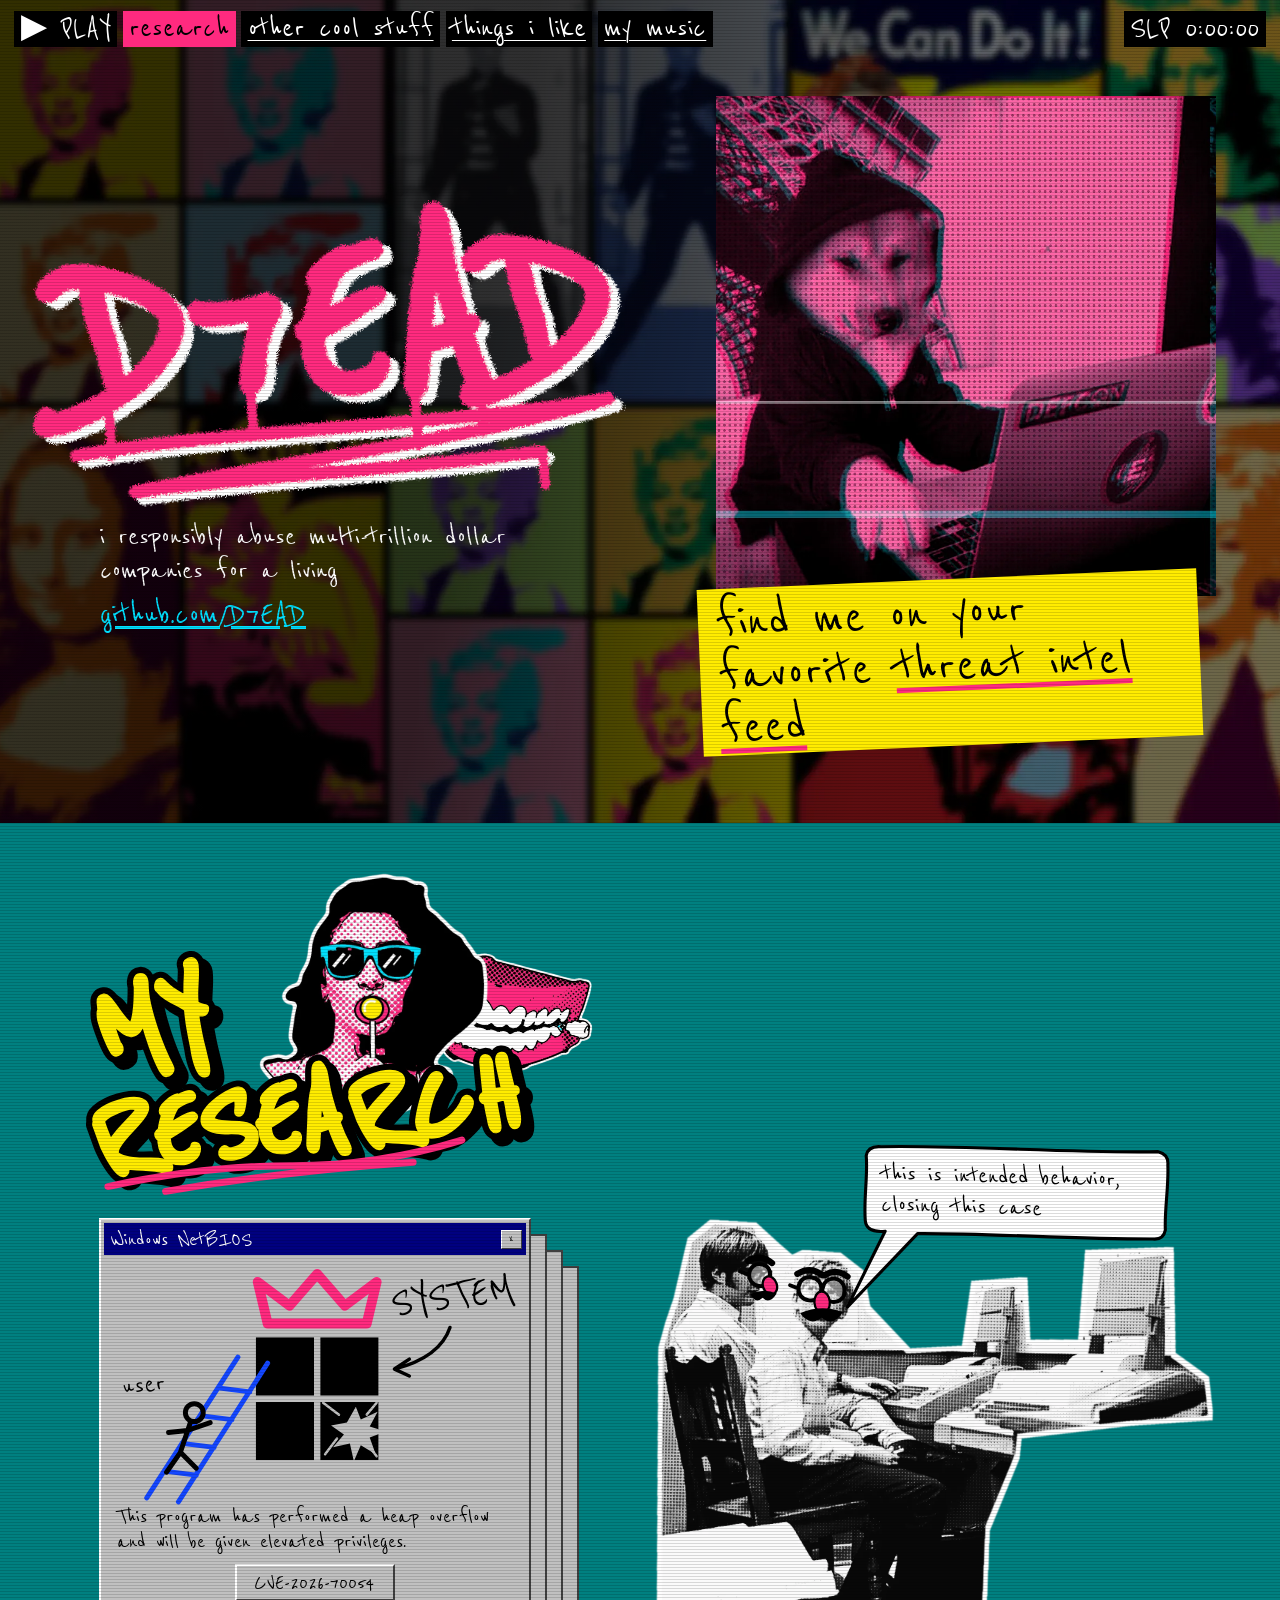
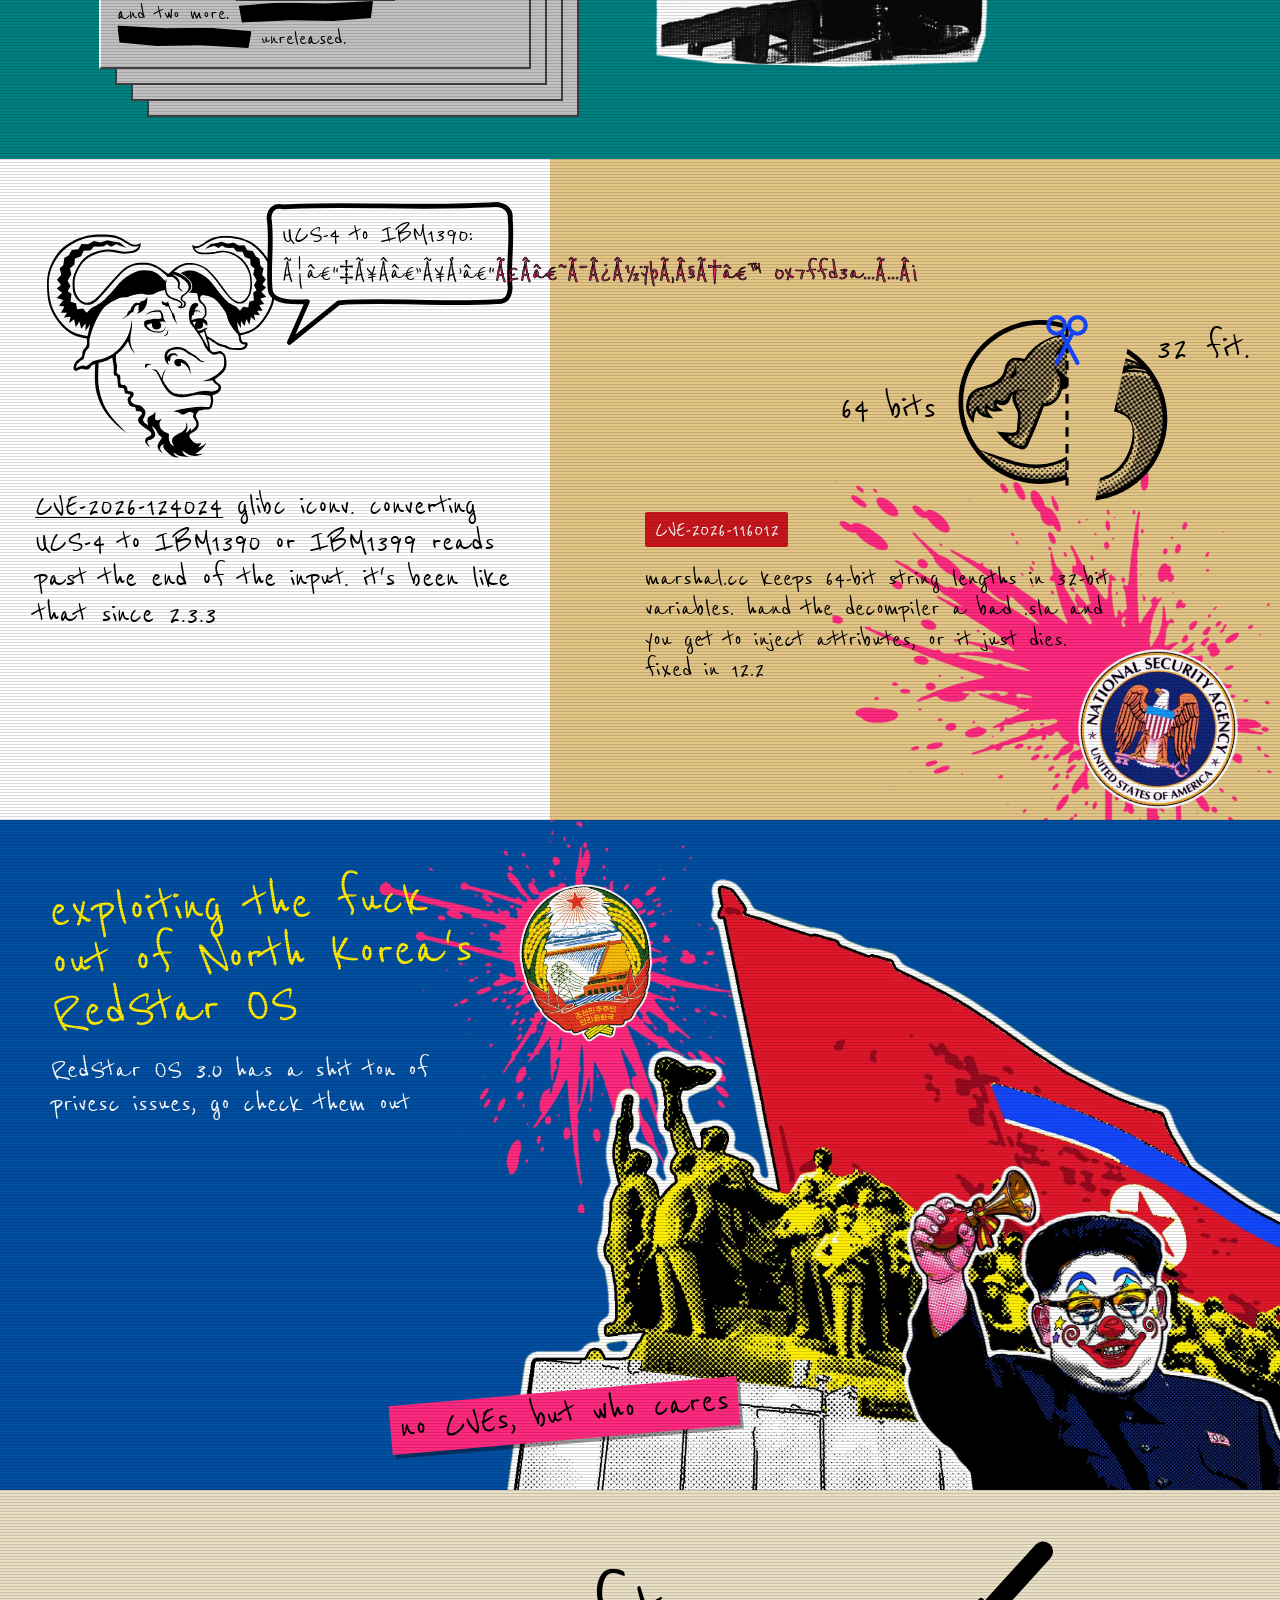
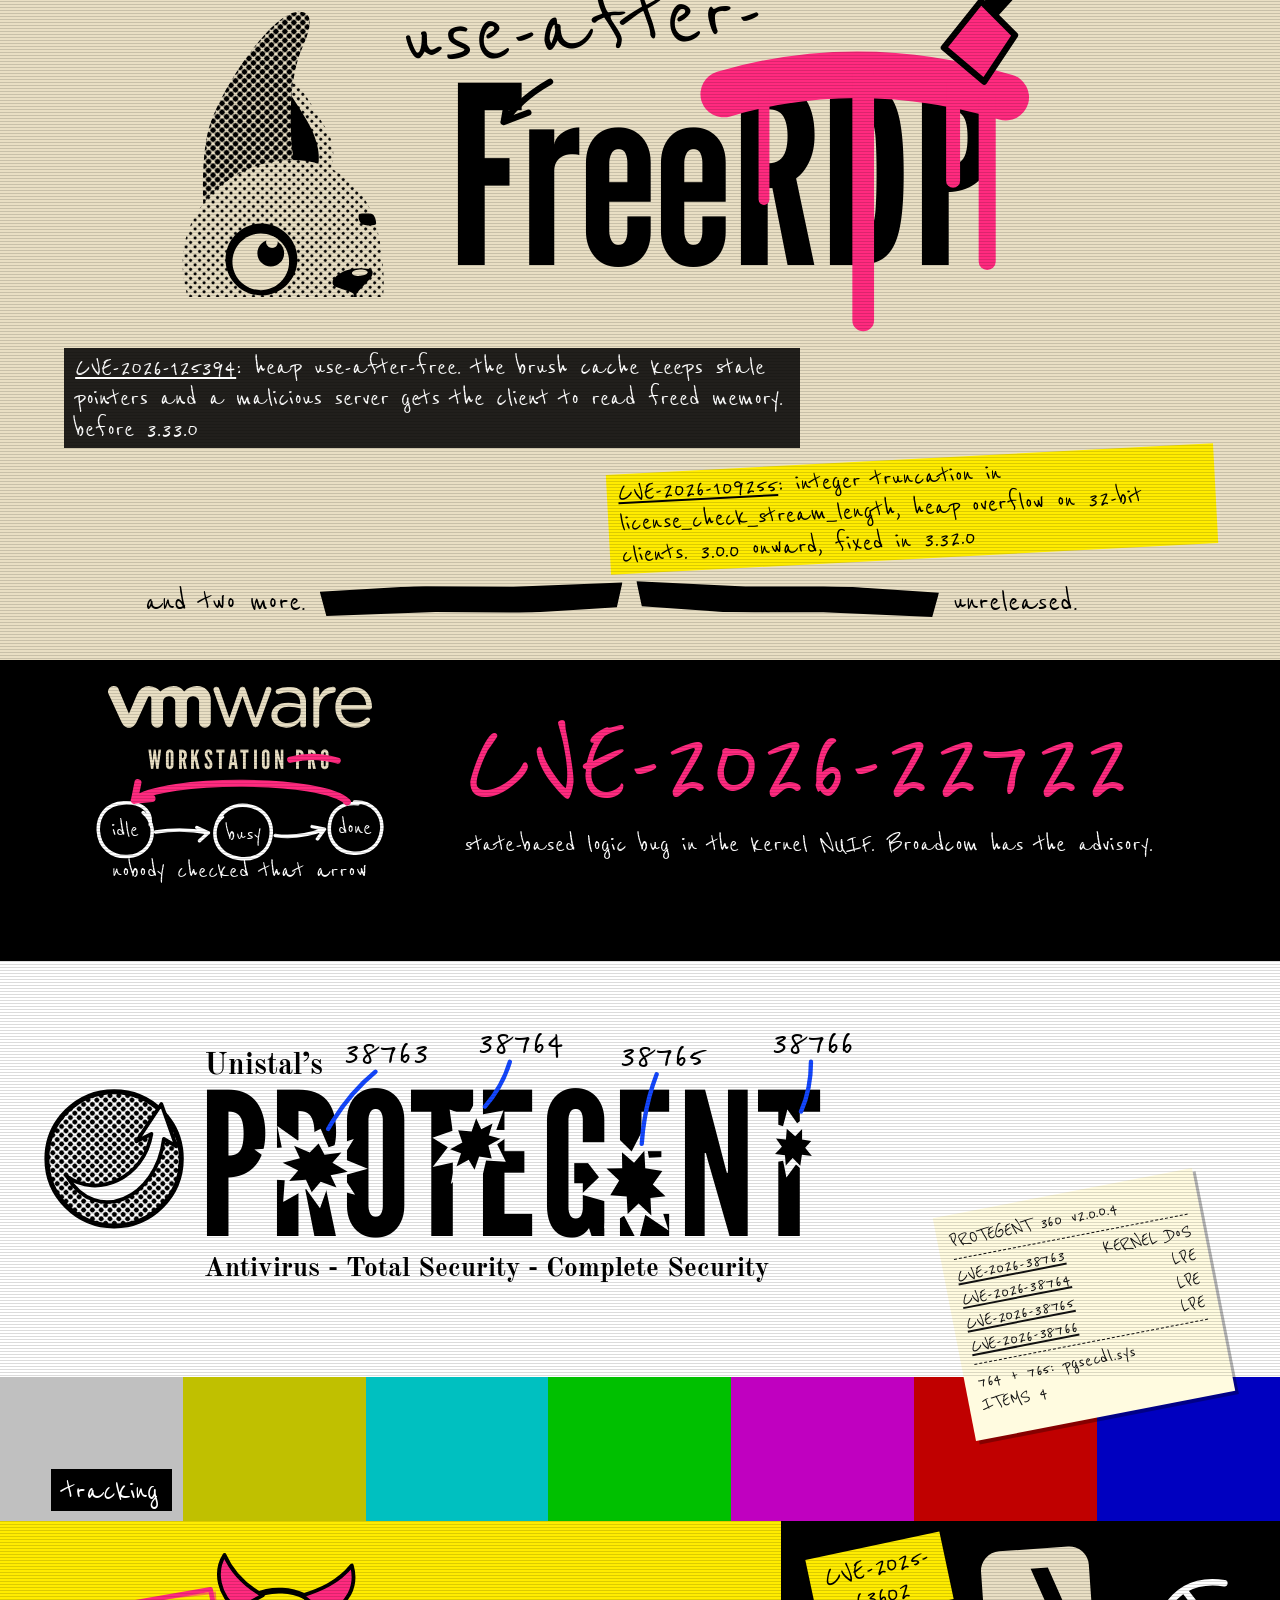
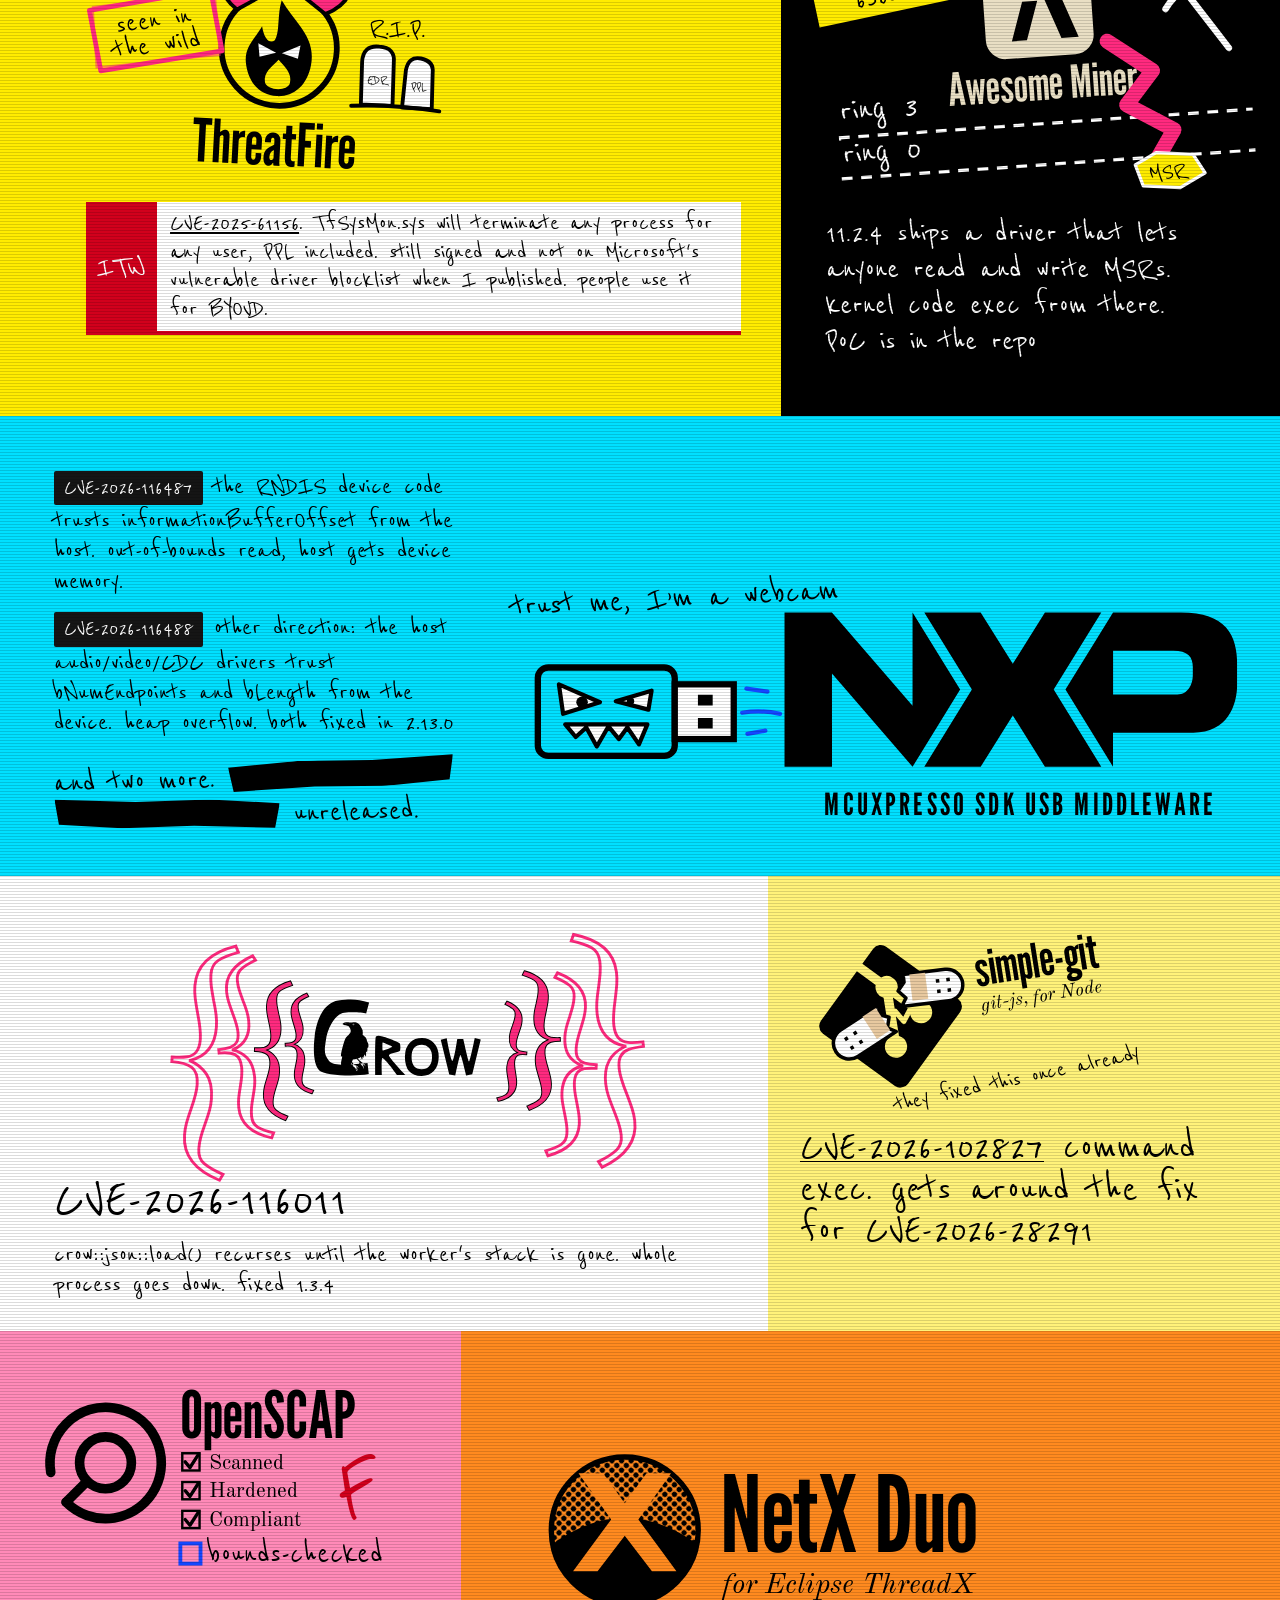
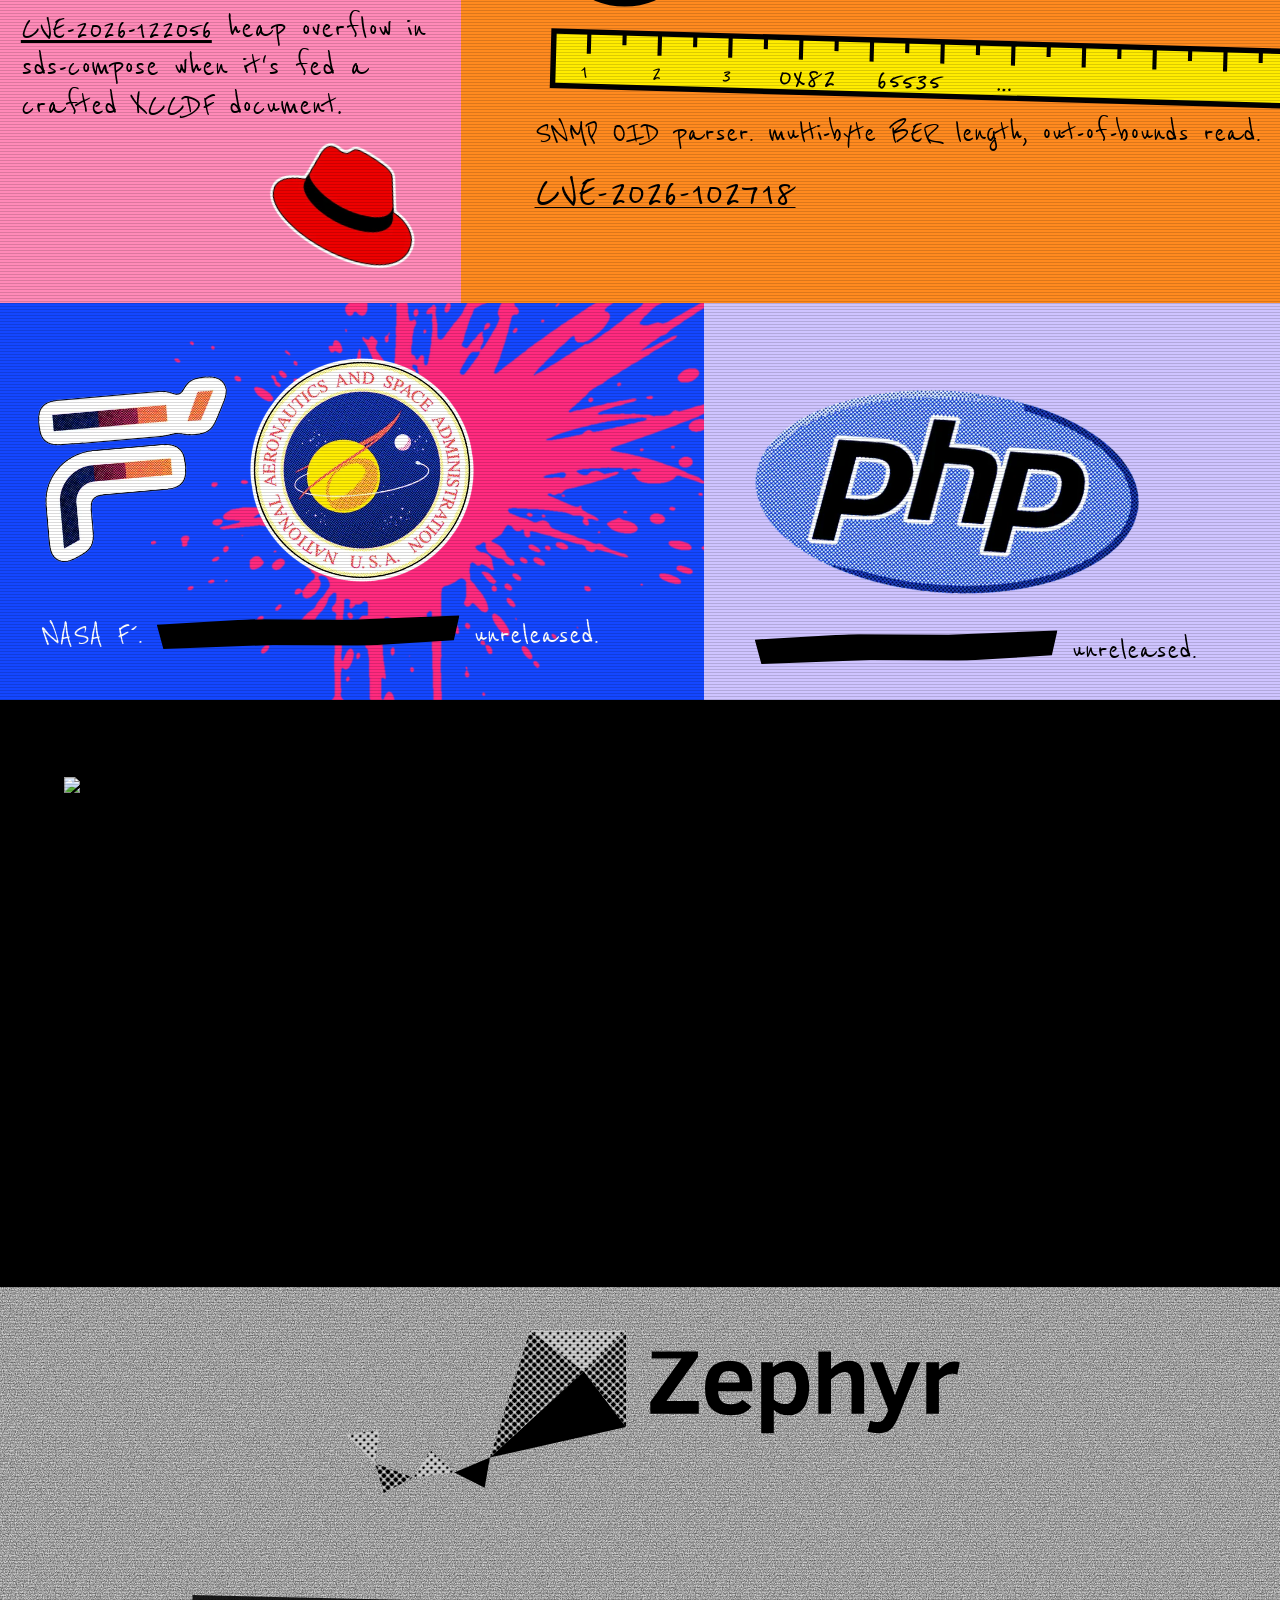
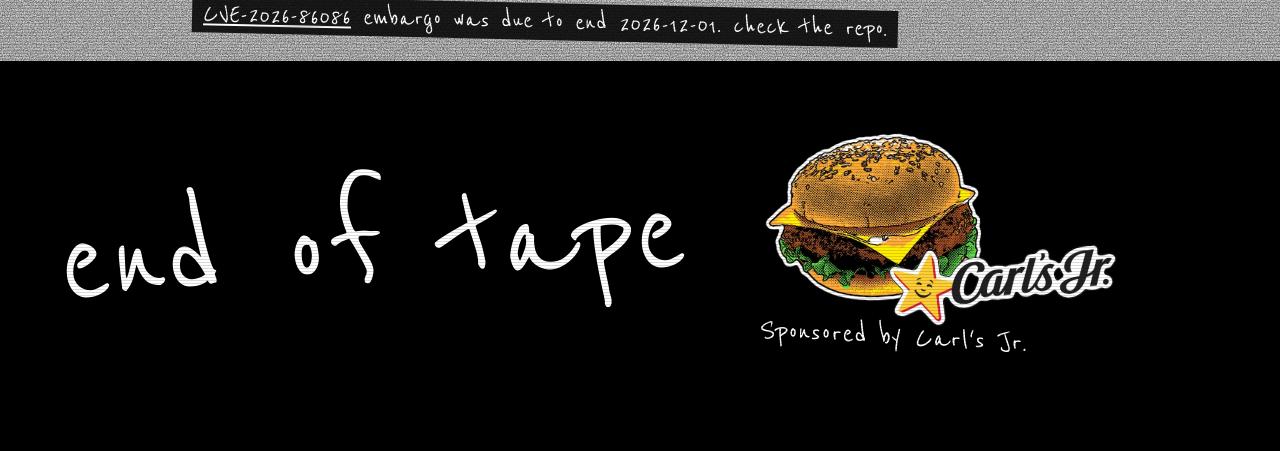
==== commit a0813528: "Add files via upload" ====
--- a/docs/index.html
+++ b/docs/index.html
@@ -14,7 +14,7 @@
 <meta name="twitter:card" content="summary_large_image">
 <meta name="theme-color" content="#ff2a7f">
 <link rel="preload" href="assets/fonts/reenie-beanie-400.woff2" as="font" type="font/woff2" crossorigin>
-<link rel="stylesheet" href="assets/site.css?v=d54579dfe6">
+<link rel="stylesheet" href="assets/site.css?v=cab89305db">
 <script src="assets/site.js?v=dfa700c6a3" defer></script>
 </head>
 <body>
@@ -428,6 +428,12 @@
     </section>
   </div>
 
+  <section class="fr f-mysql">
+    <h2 class="sr">Oracle MySQL</h2>
+    <img class="logo" src="assets/mysql.webp" width="560" height="398" alt="mysql logo">
+    <p class="pen">Oracle MySQL. <span class="redact" role="img" aria-label="cve number blacked out"></span> unreleased.</p>
+  </section>
+
   <section class="fr f-zephyr" data-embargo="2026-12-01">
     <h2 class="sr">Zephyr Project</h2>
     <div class="art"><svg class="drawing" viewBox="0 0 640 240" role="img" aria-label="zephyr kite logo under tape: embargoed until 2026-12-01">
--- a/docs/assets/site.css
+++ b/docs/assets/site.css
@@ -561,12 +561,24 @@
 .mu-top { --bg: #000; background: linear-gradient(100deg, rgba(0, 0, 0, .62) 0 38%, rgba(0, 0, 0, .18) 70%), #000 url("music-wall.webp") center / cover no-repeat; color: #fff; min-height: 30rem; display: grid; align-content: center; gap: 1.6rem; padding-top: clamp(5.5rem, 9vw, 7rem); }
 .mu-top .mine { grid-column: auto; grid-row: auto; margin: 0 0 0 1%; width: min(29rem, 86%); rotate: -5deg; }
 .mu-top .num { max-width: 34rem; font-size: clamp(2.3rem, 4.4vw, 4rem); line-height: .86; color: var(--yellow); }
+.mu-cam { width: min(34rem, 100%); margin-top: 1rem; rotate: 3deg; }
+.mu-cam .cam__pic { aspect-ratio: 1200 / 1008; background: #000; }
 .trk { margin: .5rem 0 0; }
 .trk__play { display: inline-flex; align-items: center; gap: .7rem; color: inherit; text-decoration: none; }
 .trk__btn { padding: .05rem .5rem .14rem; background: var(--chip, #000); color: var(--chip-ink, #fff); font: 400 1.8rem/1 var(--pen); letter-spacing: 0; text-transform: none; white-space: nowrap; }
 .trk__len { font: 400 1.5rem/1 var(--pen); letter-spacing: 0; opacity: .8; }
 .trk__play:hover .trk__btn, .trk__play:focus-visible .trk__btn { background: var(--pink); color: #000; }
 .trk iframe { display: block; width: min(100%, 26rem); height: 80px; border: 0; border-radius: 12px; }
+
+.b-thrown { --bg: #02161c; --chip: #fff; --chip-ink: #02161c; color: #fff; background: linear-gradient(rgba(2, 14, 18, .3), rgba(2, 14, 18, .82) 70%), #02161c url("m-thrown-leak.webp") center top / cover no-repeat; display: grid; grid-template-columns: minmax(0, 1fr); gap: 2.5rem 3rem; align-items: end; }
+.thrown__name { margin: 0; font: 700 clamp(5rem, 17vw, 14rem)/.8 "UnifrakturCook", var(--copy); font-synthesis: none; letter-spacing: -.02em; }
+.thrown__list { display: grid; gap: 1.8rem; margin: 2.6rem 0 0; padding: 0; list-style: none; }
+.thrown__list li { display: grid; grid-template-columns: minmax(0, 8.5rem) minmax(0, 1fr); gap: 0 1.4rem; align-items: center; }
+.thrown__list img { display: block; width: 100%; height: auto; }
+.thrown__list h3 { margin: 0; font: 700 clamp(2rem, 3.4vw, 2.9rem)/1 "UnifrakturCook", var(--copy); font-synthesis: none; }
+.b-thrown .thrown__rel { margin: .5rem 0 0; font: 800 .68rem/1.3 "Unbounded", var(--logo); letter-spacing: .32em; text-transform: uppercase; }
+.b-thrown .trk { margin-top: .8rem; }
+.thrown__band { display: block; width: min(24rem, 86%); height: auto; justify-self: end; border: .5rem solid #fff; border-bottom-width: 2.2rem; rotate: 3deg; box-shadow: .6rem .7rem 0 rgba(0, 0, 0, .55); }
 
 .b-mega { --bg: #0a0a0a; --chip: #e1001a; color: #fff; }
 .mega__head { display: flex; flex-wrap: wrap; align-items: flex-end; justify-content: space-between; gap: 1.5rem 2rem; }
@@ -665,6 +677,8 @@
 
 @media (prefers-reduced-motion: no-preference) {
   .mega__trk--ro::after { animation: snow 7s linear infinite; }
+  .thrown__band { animation: flash 7s steps(1) infinite; }
+  @keyframes flash { 0%, 100% { filter: none; } 40% { filter: brightness(2.4) contrast(.8); } 41.5% { filter: brightness(1.4); } 43% { filter: none; } }
   .cloud__name { animation: haze 9s ease-in-out infinite alternate; }
   @keyframes haze { from { filter: blur(0); } to { filter: blur(2.5px); } }
   .stp__embers::after { animation: ember 6s linear infinite; }
@@ -678,6 +692,12 @@
 }
 @media (min-width: 761px) {
   .mega__tracks { grid-template-columns: minmax(0, 1fr) minmax(0, 1fr); }
+  .mu-top { grid-template-columns: minmax(0, 5fr) minmax(0, 6fr); grid-template-rows: 1fr auto; column-gap: 3rem; align-items: center; padding-bottom: 3.4rem; }
+  .mu-top .mine { grid-column: 1; grid-row: 1; align-self: end; }
+  .mu-top .num { grid-column: 1; grid-row: 2; align-self: start; }
+  .mu-cam { grid-column: 2; grid-row: 1 / span 2; justify-self: center; margin-top: 0; }
+  .b-thrown { grid-template-columns: minmax(0, 1fr) minmax(0, 24rem); padding: 4rem 6% 4rem 5%; }
+  .thrown__band { width: 100%; margin-bottom: 1rem; }
   .b-dalav { padding-left: 5%; }
   .dalav__tracks { grid-template-columns: repeat(3, minmax(0, 1fr)); }
   .dalav__trk--vomit { margin-top: 2.6rem; }
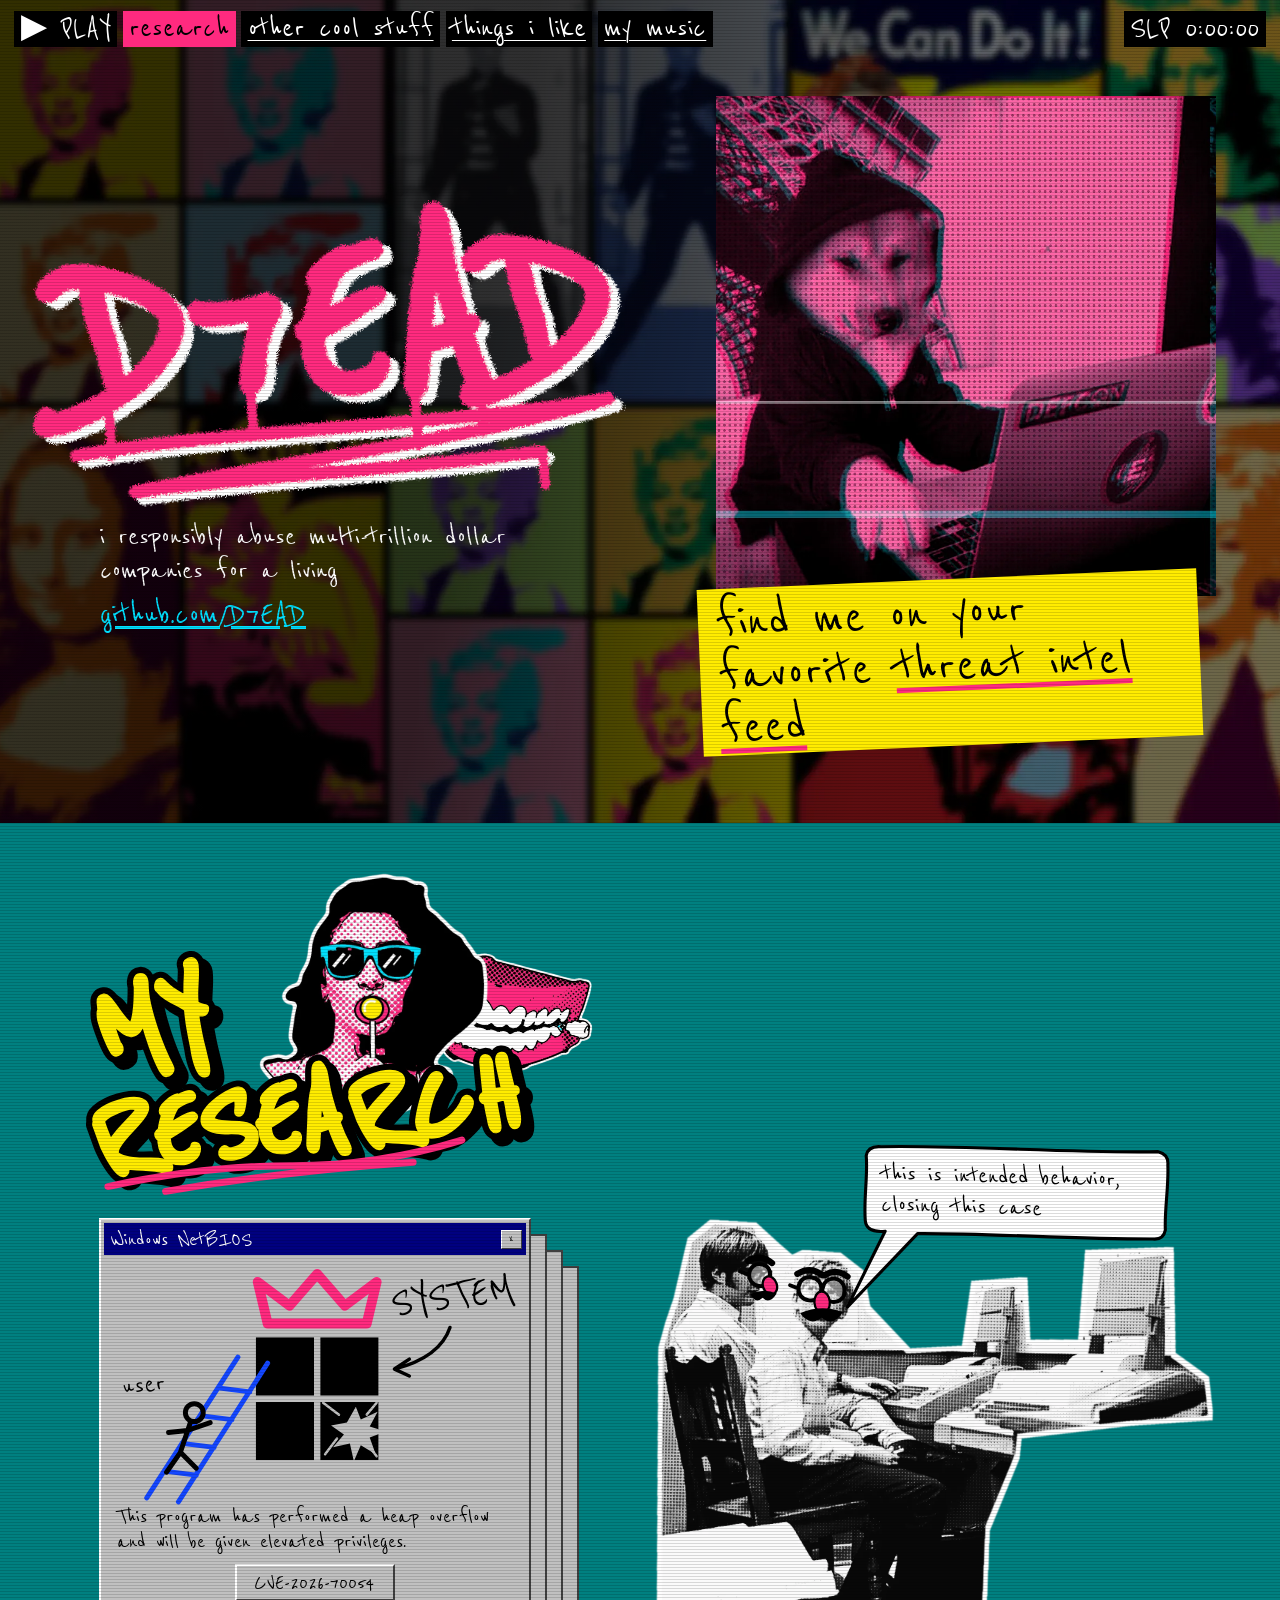
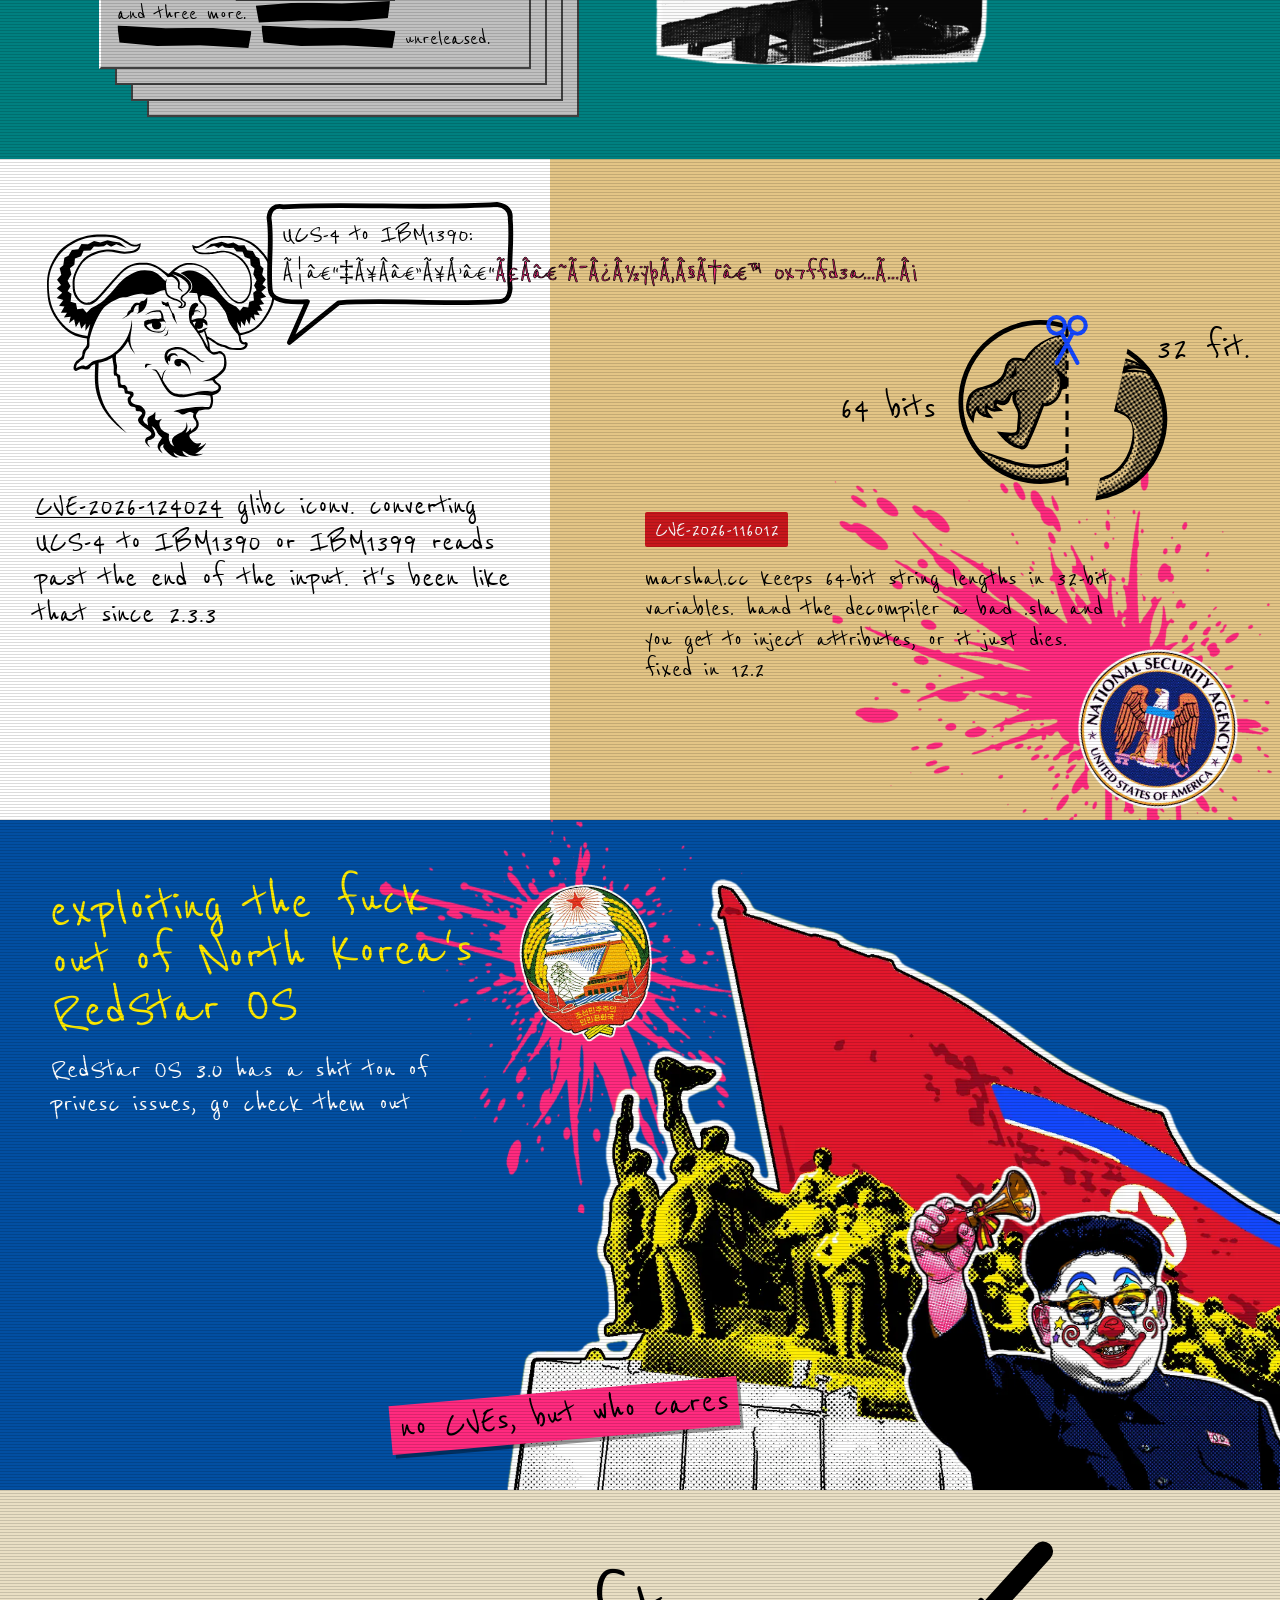
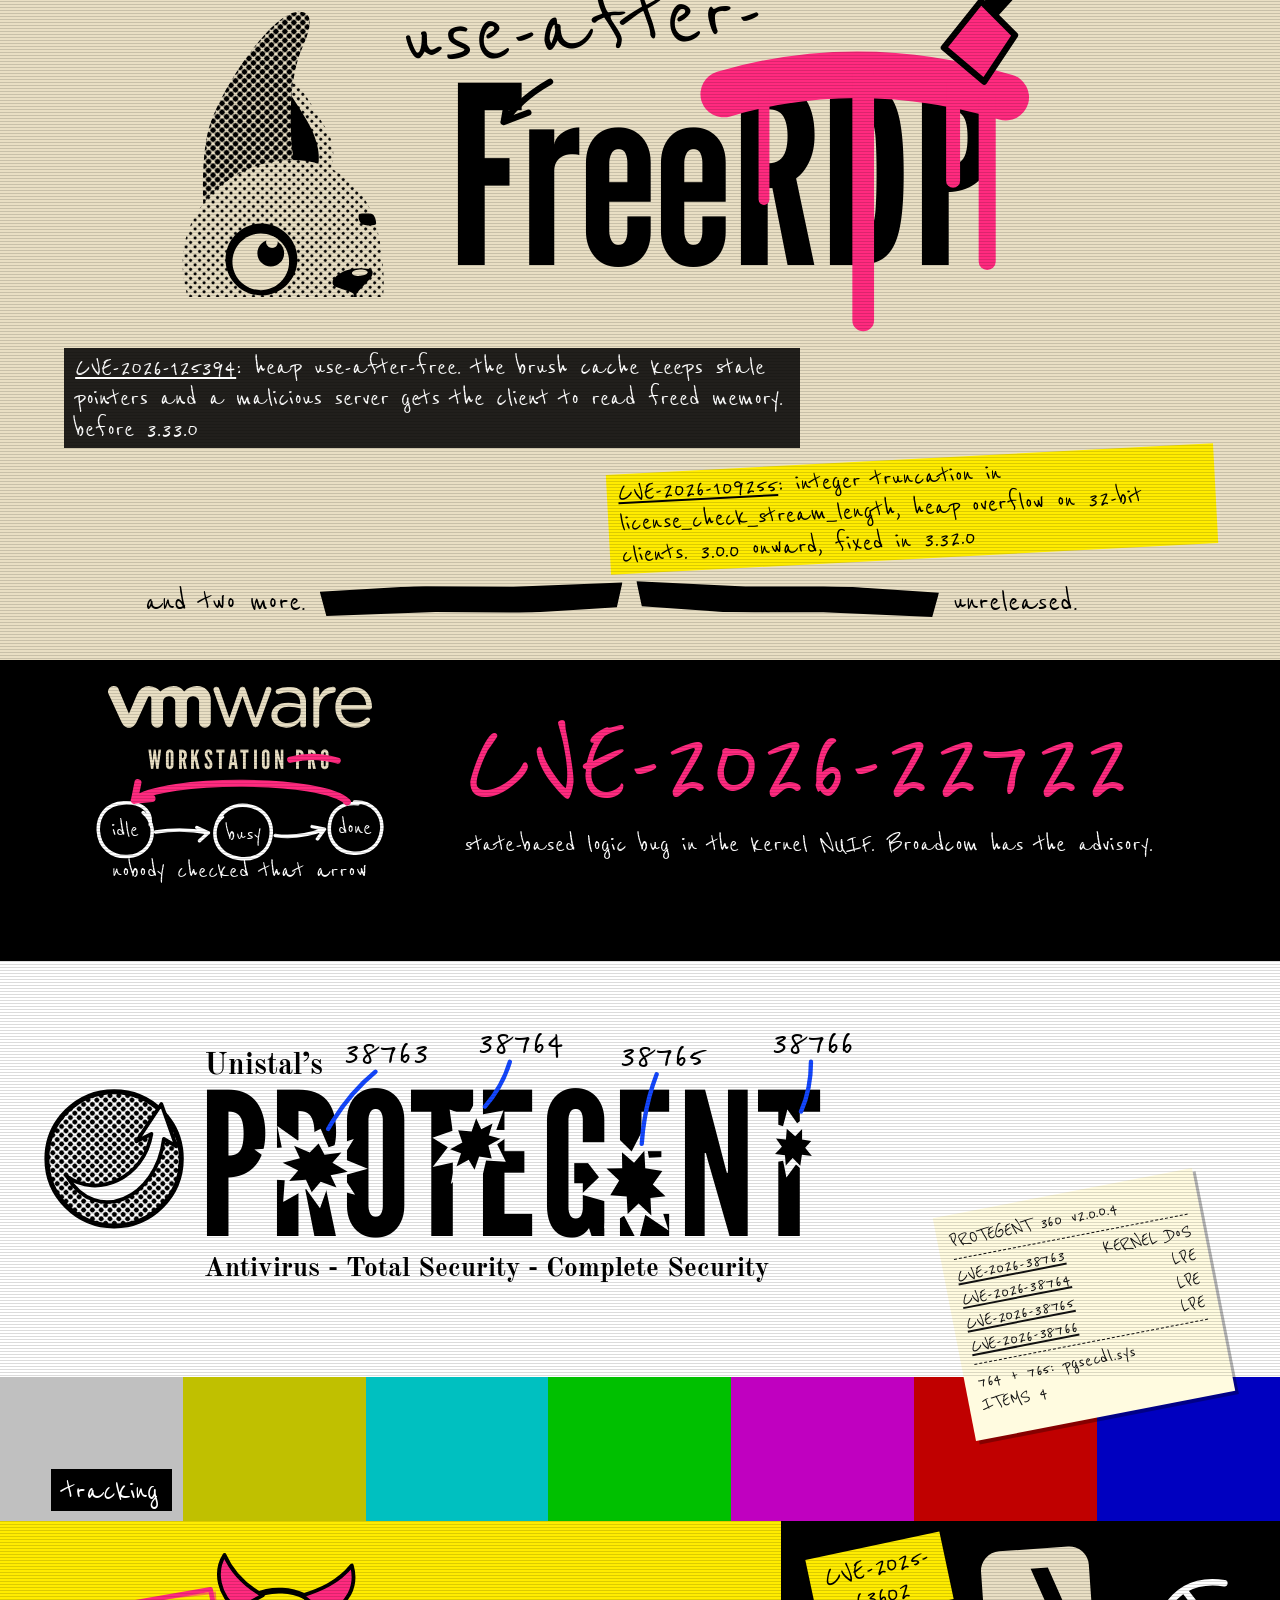
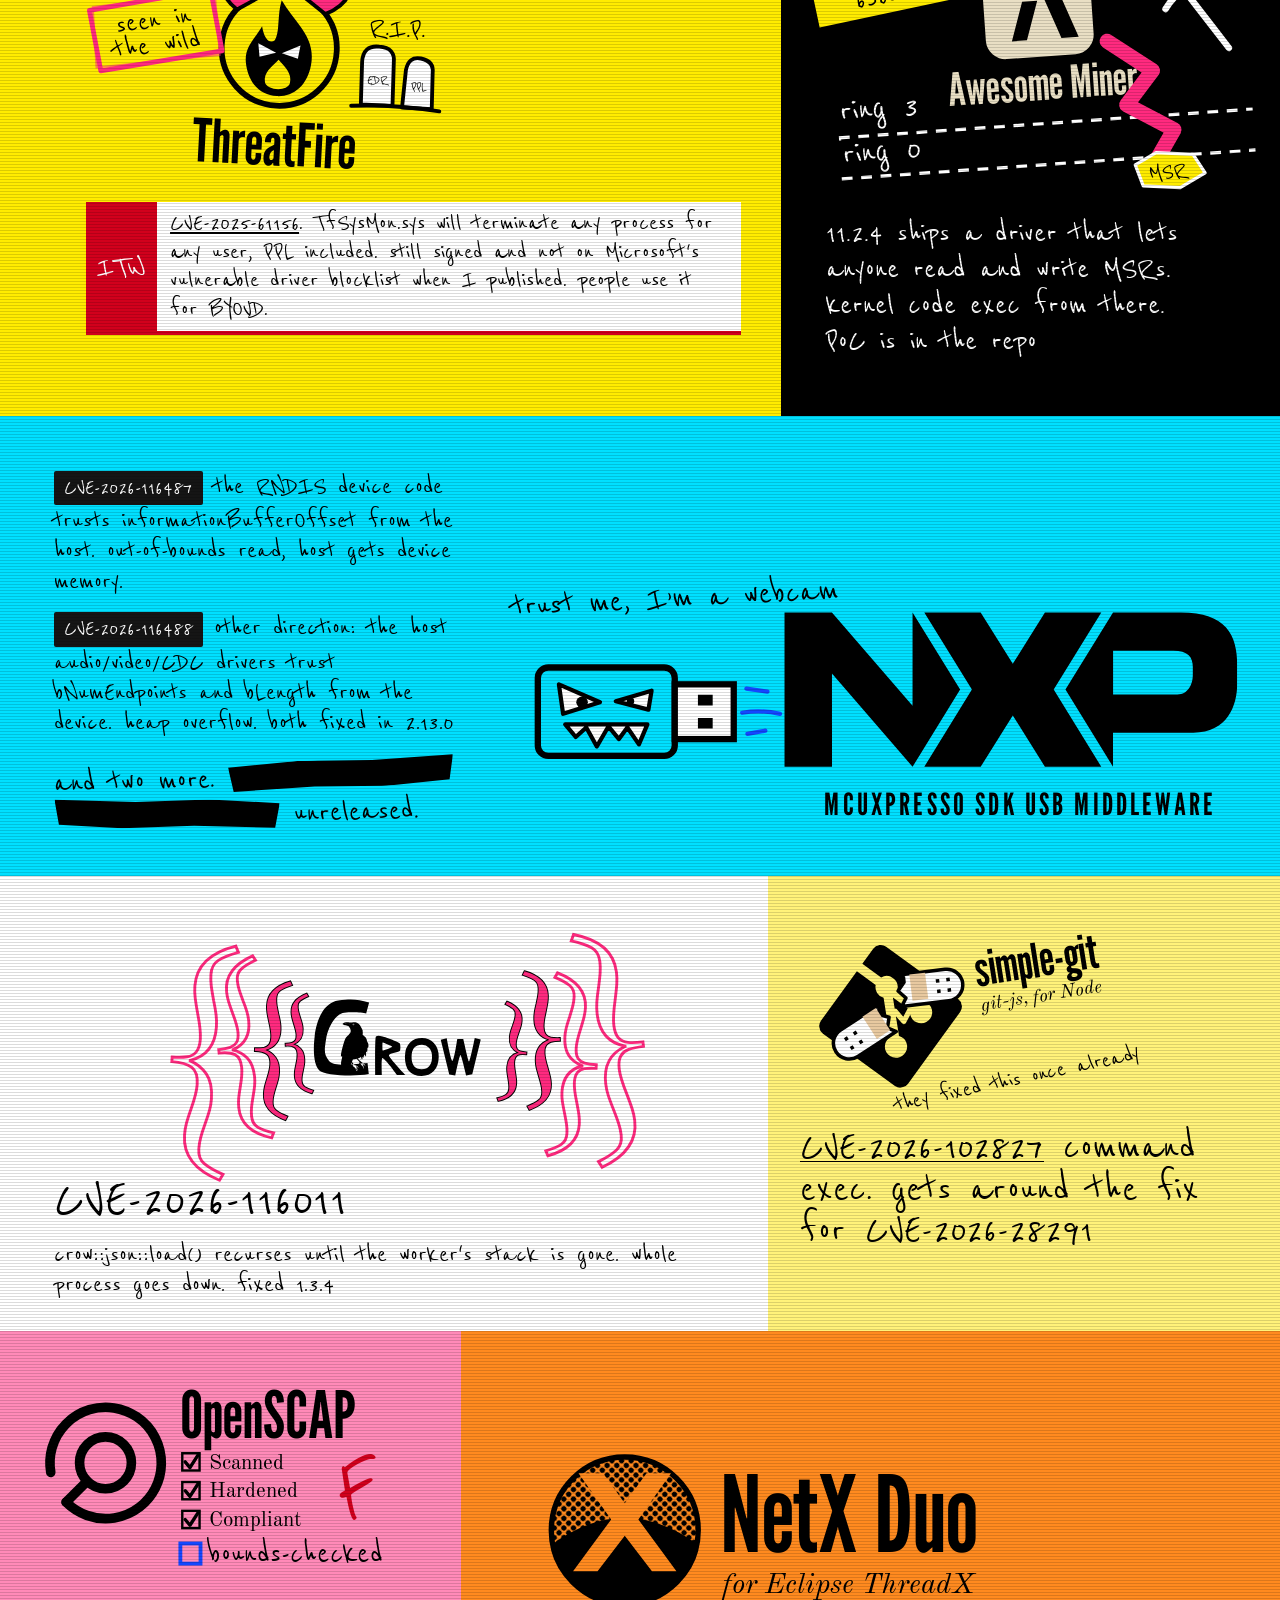
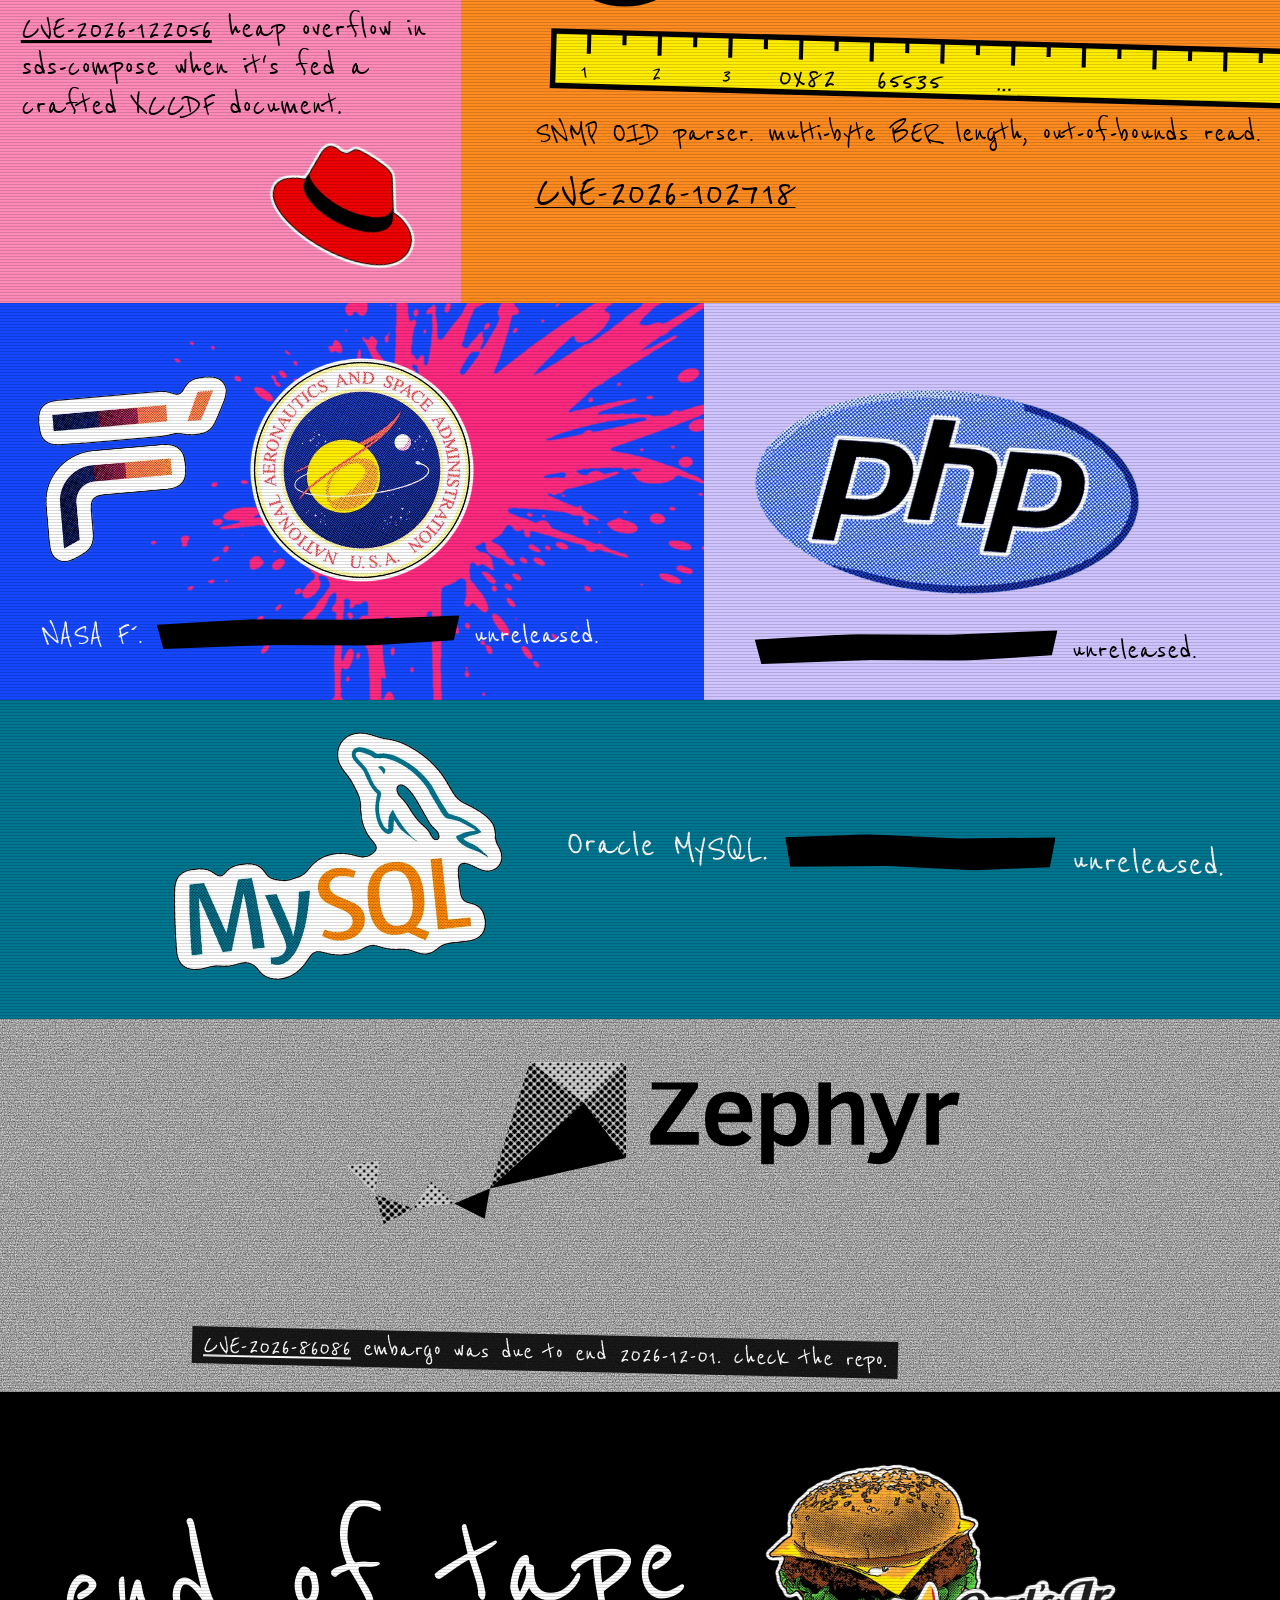
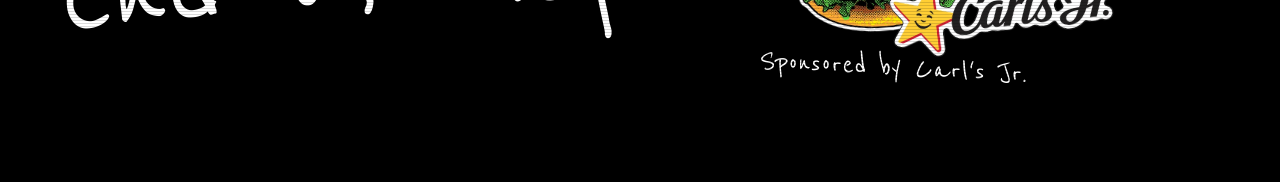
==== commit bfadb165: "Add files via upload" ====
--- a/docs/index.html
+++ b/docs/index.html
@@ -14,7 +14,7 @@
 <meta name="twitter:card" content="summary_large_image">
 <meta name="theme-color" content="#ff2a7f">
 <link rel="preload" href="assets/fonts/reenie-beanie-400.woff2" as="font" type="font/woff2" crossorigin>
-<link rel="stylesheet" href="assets/site.css?v=cab89305db">
+<link rel="stylesheet" href="assets/site.css?v=bb6403c584">
 <script src="assets/site.js?v=dfa700c6a3" defer></script>
 </head>
 <body>
@@ -112,7 +112,7 @@
       </svg>
         <p>This program has performed a heap overflow and will be given elevated privileges.</p>
         <a class="win__ok" href="https://github.com/D7EAD/CVE-2026-70054">CVE-2026-70054</a>
-        <p class="win__more">and two more. <span class="redact" role="img" aria-label="cve number blacked out"></span> <span class="redact" role="img" aria-label="cve number blacked out"></span> unreleased.</p>
+        <p class="win__more">and three more. <span class="redact" role="img" aria-label="cve number blacked out"></span> <span class="redact" role="img" aria-label="cve number blacked out"></span> <span class="redact" role="img" aria-label="cve number blacked out"></span> unreleased.</p>
       </div>
     </div>
     <figure class="founders">
--- a/docs/assets/site.css
+++ b/docs/assets/site.css
@@ -294,7 +294,14 @@
 .f-php { --bg: #cfc4ff; }
 .f-php .logo { width: min(24rem, 92%); rotate: 4deg; }
 .f-php .pen { margin-top: 2.4rem; }
+.f-mysql { --bg: #00758f; color: #fff; display: flex; flex-wrap: wrap; align-items: center; gap: 1.6rem 4.5rem; }
+.f-mysql .logo { width: min(19rem, 74%); rotate: -6deg; }
+.f-mysql .pen { font-size: clamp(2.4rem, 4.2vw, 3.7rem); line-height: .95; rotate: 2deg; }
 @media (min-width: 761px) {
+  .f-mysql { flex-wrap: nowrap; gap: clamp(2rem, 5vw, 4.5rem); padding: 2.2rem 2rem 2.8rem 13%; }
+  .f-mysql .logo { flex: none; width: min(21rem, 27vw); }
+  .f-mysql .pen { font-size: min(3.3rem, 3.3vw); }
+  .f-mysql .redact { width: 6.4em; }
   .f-fprime { padding: 3.4rem 1.5rem 2.6rem 6%; }
   .f-php { padding: 5.5rem 2rem 2rem 3.2rem; }
 }
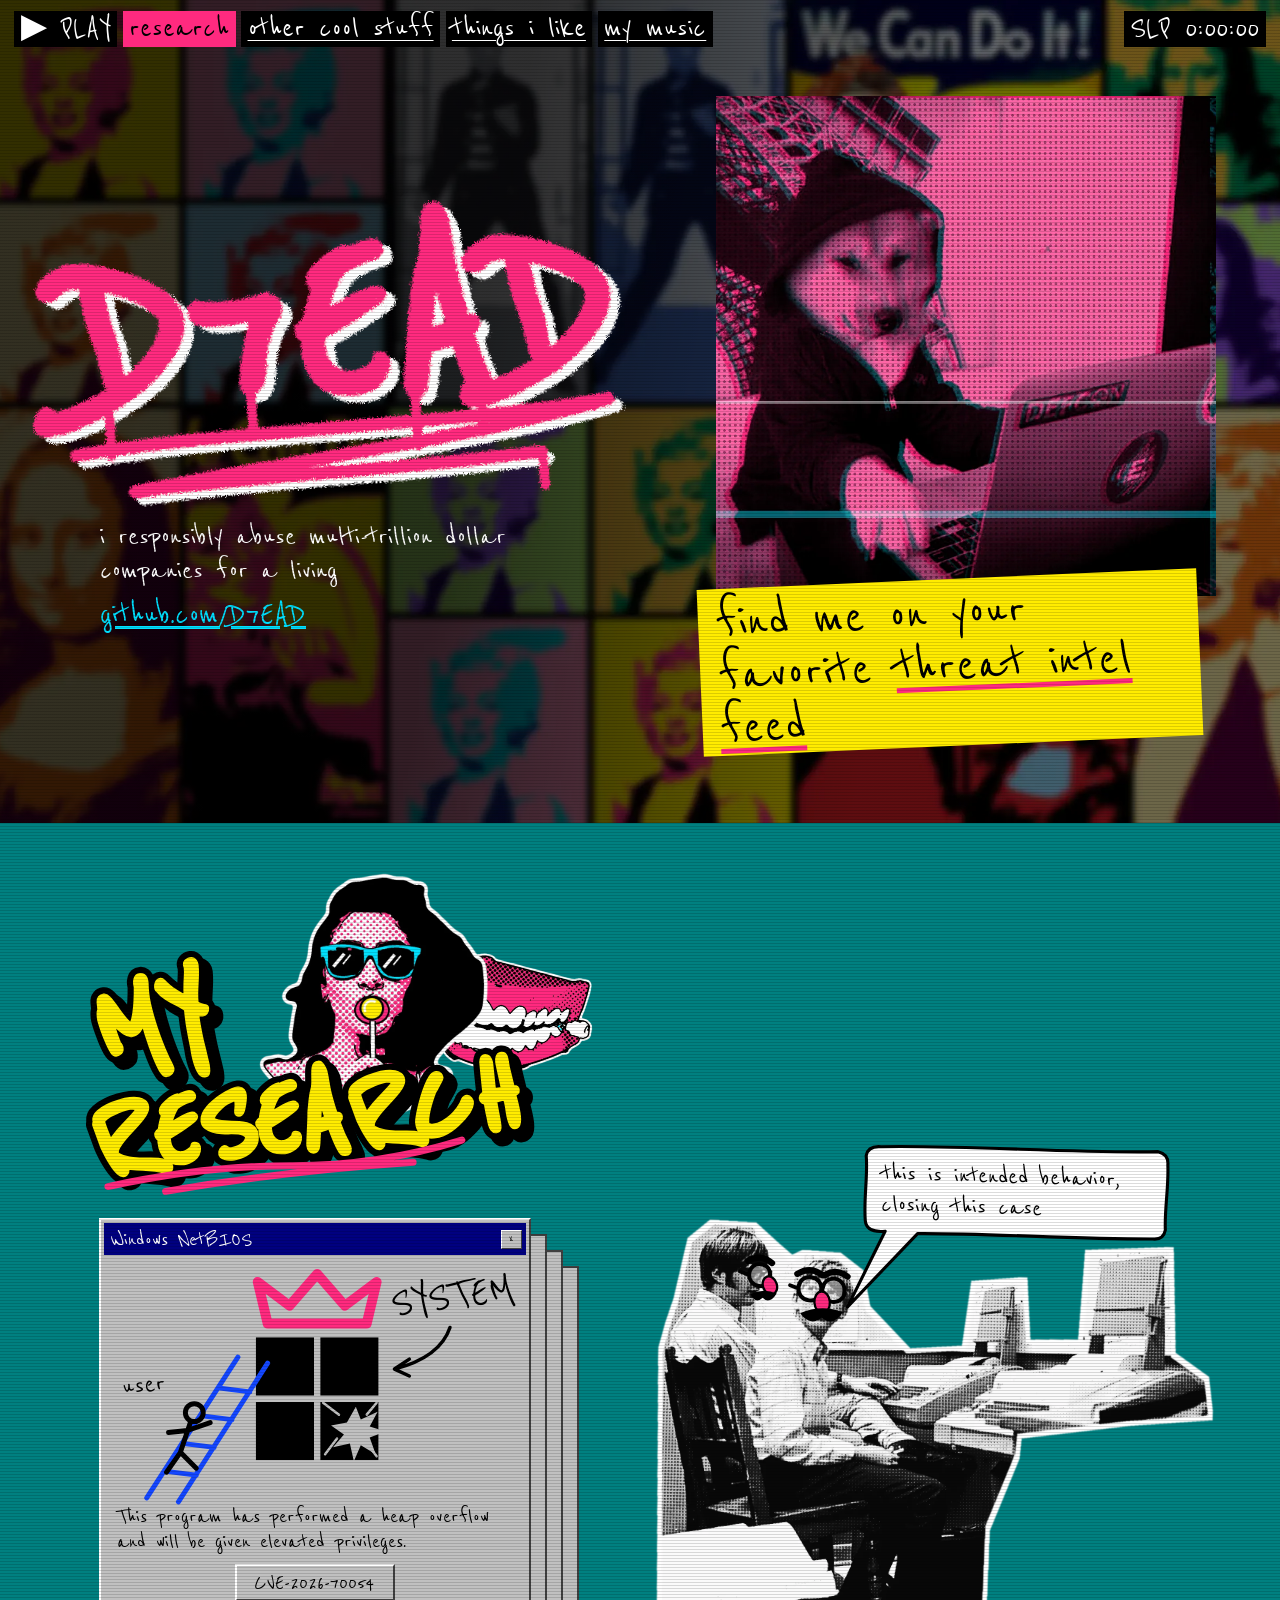
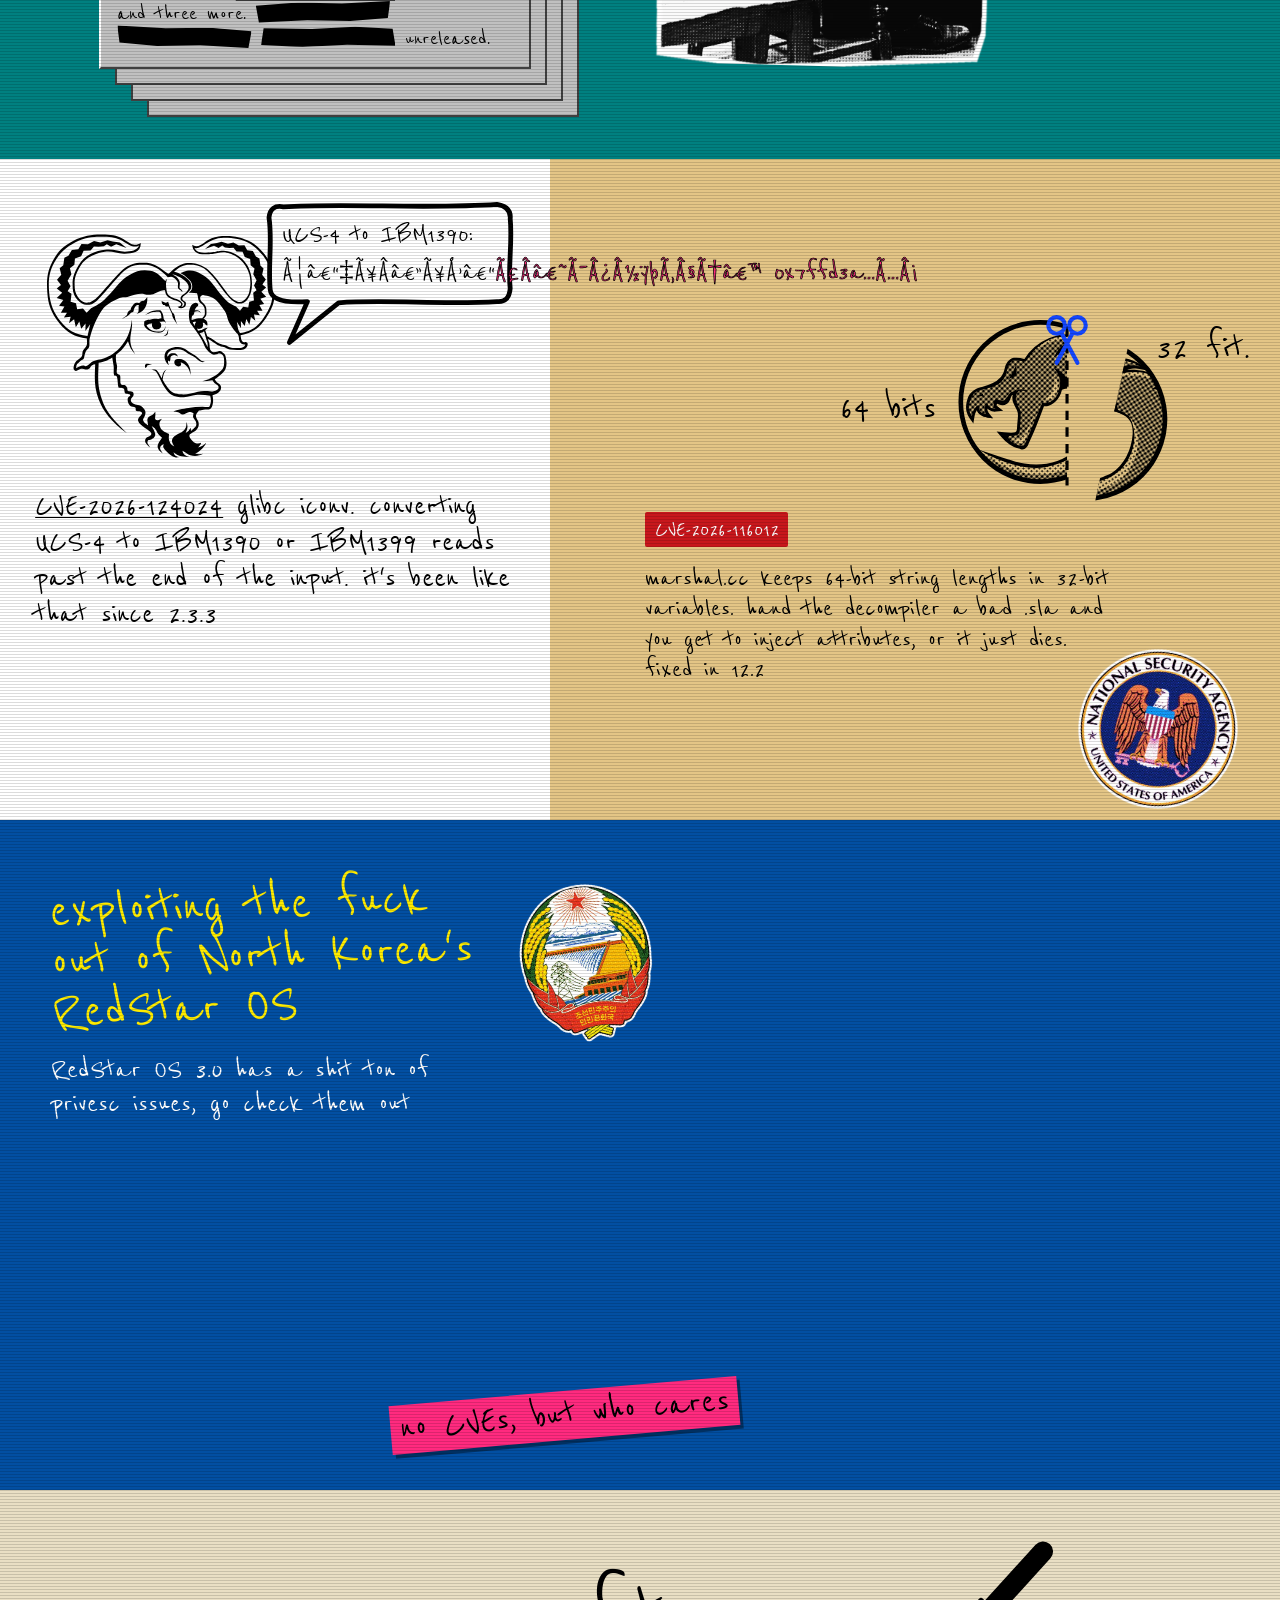
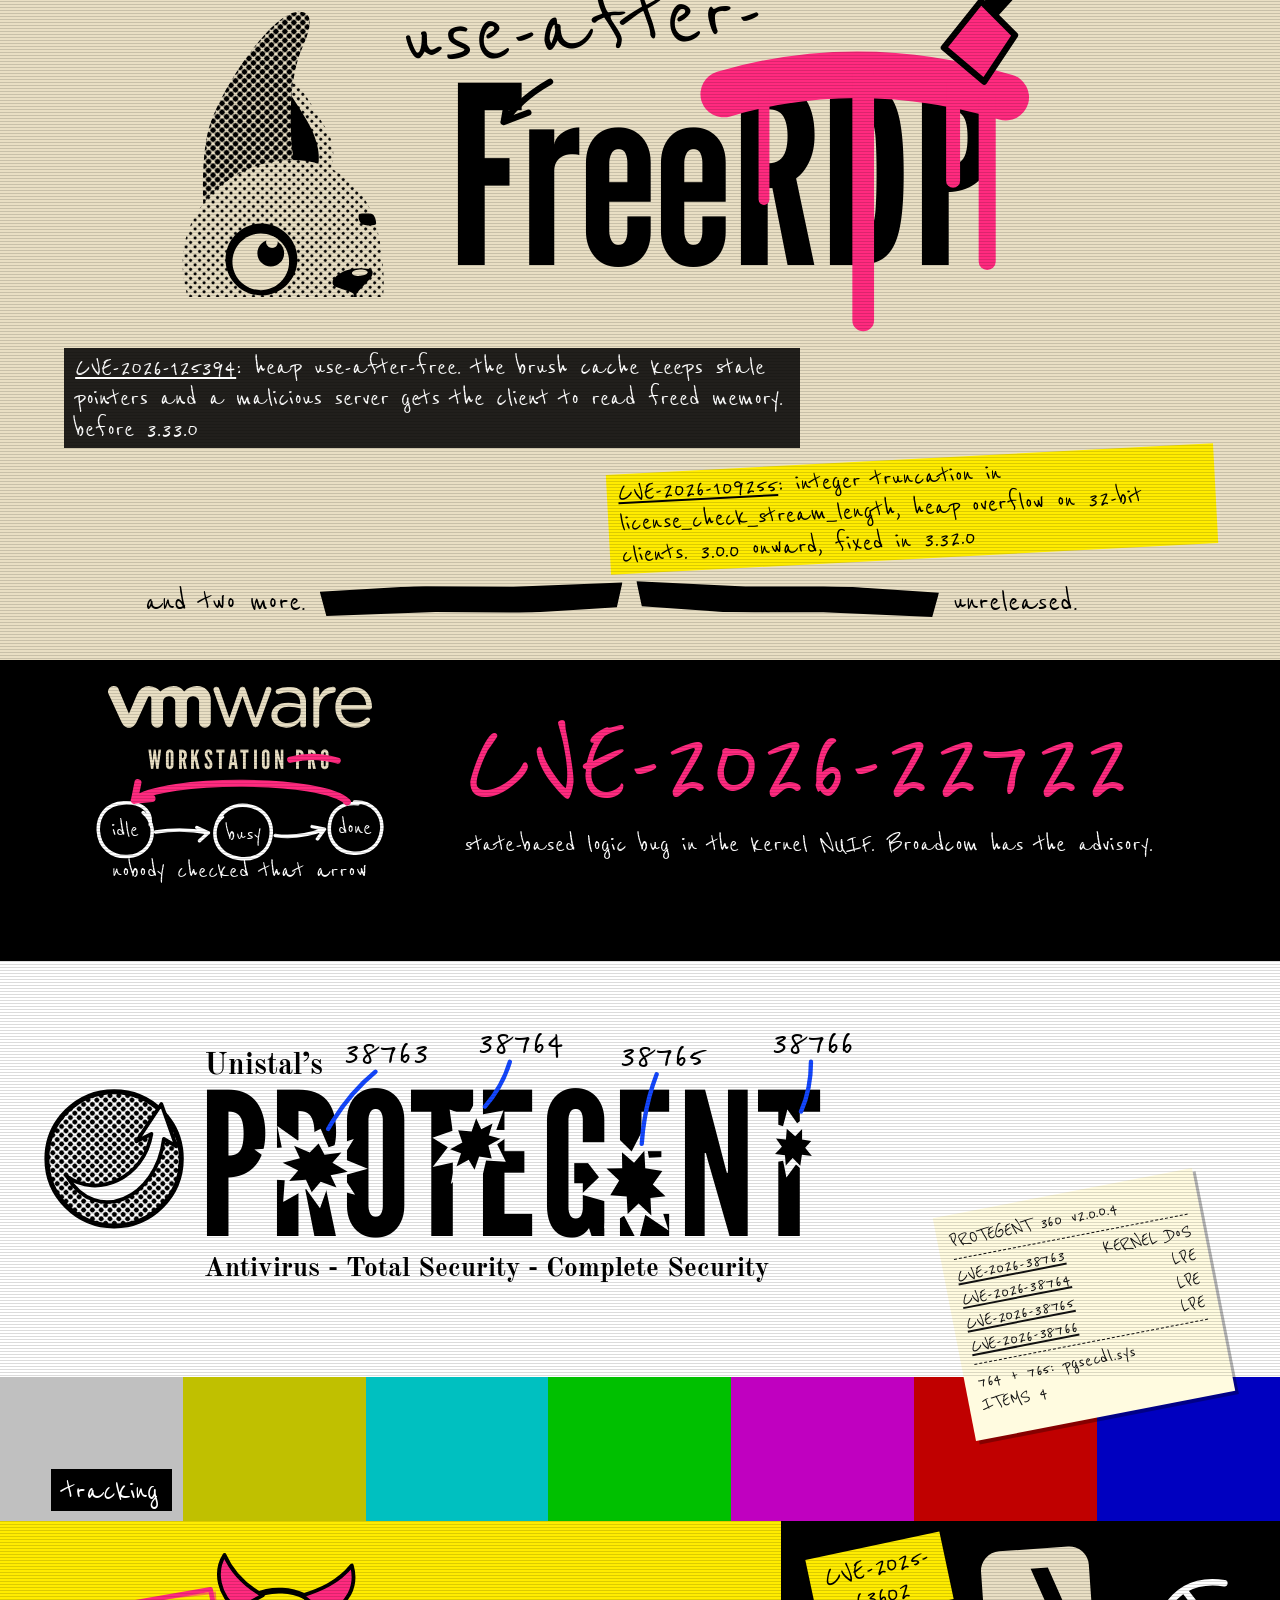
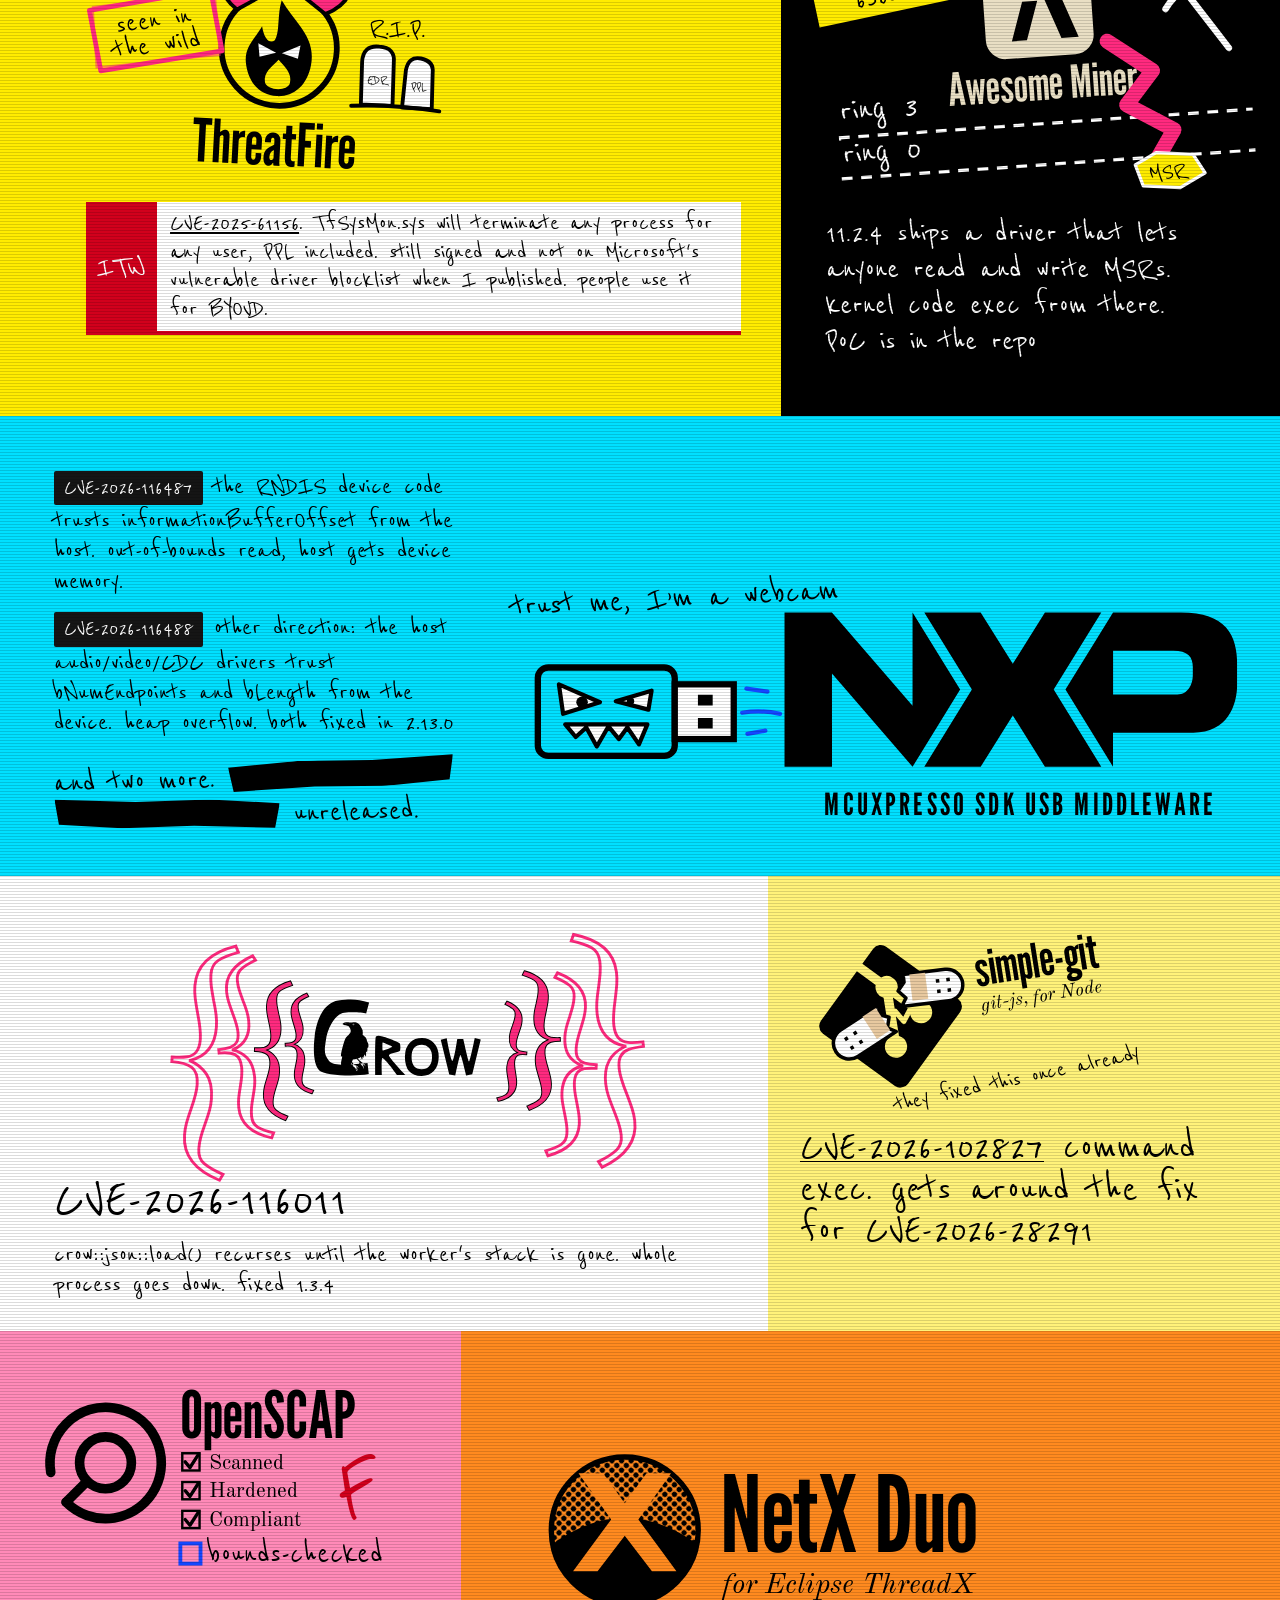
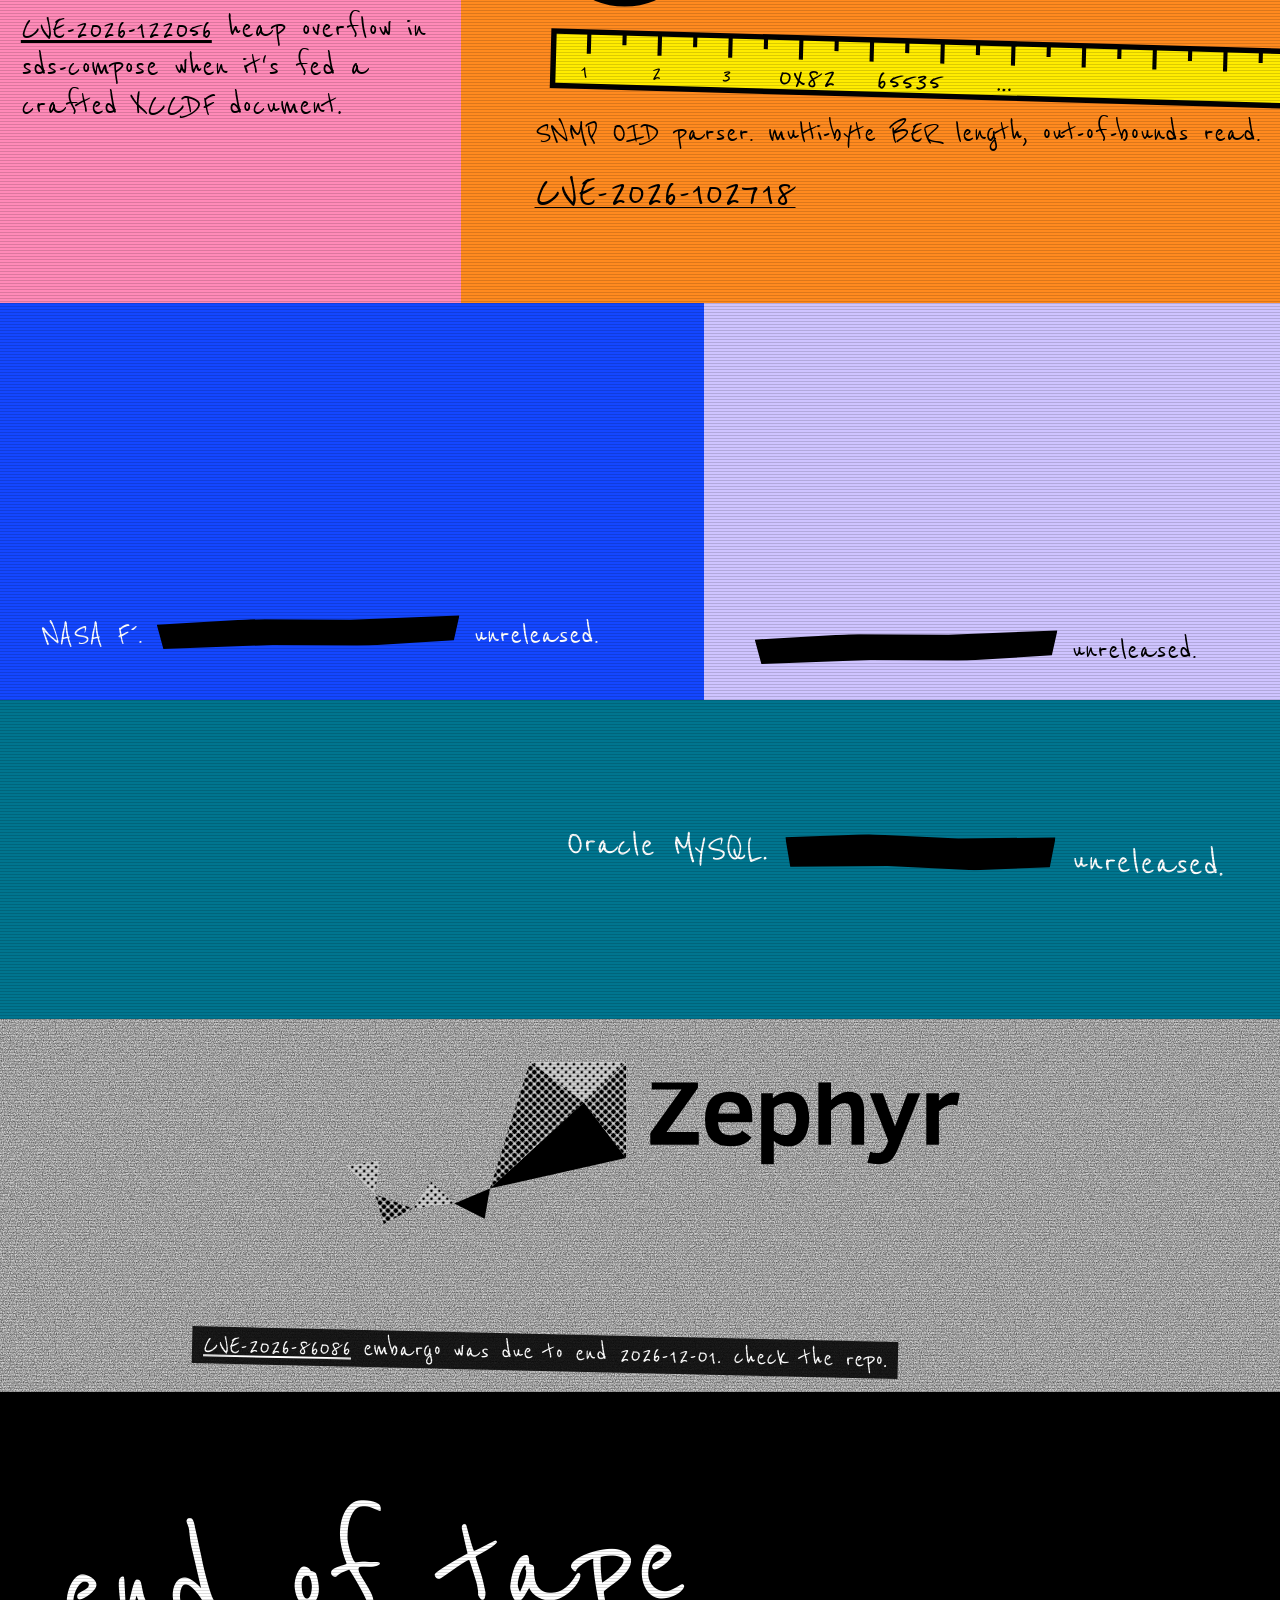
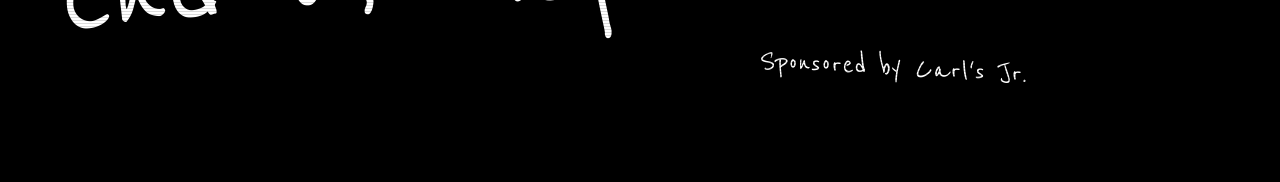
==== commit 6ee50011: "Add files via upload" ====
--- a/docs/index.html
+++ b/docs/index.html
@@ -14,8 +14,8 @@
 <meta name="twitter:card" content="summary_large_image">
 <meta name="theme-color" content="#ff2a7f">
 <link rel="preload" href="assets/fonts/reenie-beanie-400.woff2" as="font" type="font/woff2" crossorigin>
-<link rel="stylesheet" href="assets/site.css?v=bb6403c584">
-<script src="assets/site.js?v=dfa700c6a3" defer></script>
+<link rel="stylesheet" href="assets/site.css?v=e77db0523c">
+<script src="assets/site.js?v=52b8136f3d" defer></script>
 </head>
 <body>
 
@@ -167,7 +167,7 @@
           </g>
         </g>
       </svg></div>
-      <span class="seal seal--nsa" role="img" aria-label="nsa seal stuck over a burst of pink paint"><img src="assets/seal-nsa.webp" width="420" height="420" alt=""><img class="seal__splat" src="assets/splat.webp" width="900" height="921" alt=""></span>
+      <span class="seal seal--nsa" role="img" aria-label="nsa seal stuck over a burst of pink paint"><img src="assets/seal-nsa.webp" width="420" height="420" alt="" loading="lazy" decoding="async"><img class="seal__splat" src="assets/splat.webp" width="900" height="921" alt="" loading="lazy" decoding="async"></span>
       <p><a class="dymo dymo--red" href="https://github.com/D7EAD/CVE-2026-116012">CVE-2026-116012</a></p>
       <p class="typed">marshal.cc keeps 64-bit string lengths in 32-bit variables. hand the decompiler a bad .sla and you get to inject attributes, or it just dies. fixed in 12.2</p>
     </section>
@@ -180,9 +180,9 @@
       <p class="typed">RedStar OS 3.0 has a shit ton of privesc issues, go check them out</p>
     </div>
     <div class="rs__pic">
-      <span class="seal seal--dprk" role="img" aria-label="north korea's national emblem stuck over a burst of pink paint"><img src="assets/seal-dprk.webp" width="420" height="501" alt=""><img class="seal__splat" src="assets/splat.webp" width="900" height="921" alt=""></span>
-      <img class="rs__statue" src="assets/monument.webp" width="1200" height="949" alt="the mansudae monument in pyongyang: bronze workers and soldiers under a red flag, printed in dots and cut out">
-      <img class="rs__kim" src="assets/clown.webp" width="840" height="677" alt="kim jong un in clown paint, stuck on in front of the monument, squeezing a bike horn over his head">
+      <span class="seal seal--dprk" role="img" aria-label="north korea's national emblem stuck over a burst of pink paint"><img src="assets/seal-dprk.webp" width="420" height="501" alt="" loading="lazy" decoding="async"><img class="seal__splat" src="assets/splat.webp" width="900" height="921" alt="" loading="lazy" decoding="async"></span>
+      <img class="rs__statue" src="assets/monument.webp" width="1200" height="949" alt="the mansudae monument in pyongyang: bronze workers and soldiers under a red flag, printed in dots and cut out" loading="lazy" decoding="async">
+      <img class="rs__kim" src="assets/clown.webp" width="840" height="677" alt="kim jong un in clown paint, stuck on in front of the monument, squeezing a bike horn over his head" loading="lazy" decoding="async">
       <p class="rs__nocve">no CVEs, but who cares</p>
     </div>
   </section>
@@ -387,7 +387,7 @@
         </g>
       </svg></div>
       <p class="sub"><a href="https://github.com/D7EAD/CVE-2026-122056">CVE-2026-122056</a> heap overflow in sds-compose when it's fed a crafted XCCDF document.</p>
-      <img class="redhat" src="assets/redhat.webp" width="360" height="277" alt="red hat logo">
+      <img class="redhat" src="assets/redhat.webp" width="360" height="277" alt="red hat logo" loading="lazy" decoding="async">
     </section>
     <section class="fr f-netx">
       <h2 class="sr">Eclipse ThreadX NetX Duo</h2>
@@ -416,21 +416,21 @@
     <section class="fr inv f-fprime">
       <h2 class="sr">NASA F Prime</h2>
       <div class="art">
-        <img class="logo" src="assets/fprime.webp" width="340" height="309" alt="f prime logo">
-        <span class="seal seal--nasa" role="img" aria-label="nasa seal stuck over a burst of pink paint"><img src="assets/seal-nasa.webp" width="420" height="420" alt=""><img class="seal__splat" src="assets/splat.webp" width="900" height="921" alt=""></span>
+        <img class="logo" src="assets/fprime.webp" width="340" height="309" alt="f prime logo" loading="lazy" decoding="async">
+        <span class="seal seal--nasa" role="img" aria-label="nasa seal stuck over a burst of pink paint"><img src="assets/seal-nasa.webp" width="420" height="420" alt="" loading="lazy" decoding="async"><img class="seal__splat" src="assets/splat.webp" width="900" height="921" alt="" loading="lazy" decoding="async"></span>
       </div>
       <p class="pen">NASA F&acute;. <span class="redact" role="img" aria-label="cve number blacked out"></span> unreleased.</p>
     </section>
     <section class="fr f-php">
       <h2 class="sr">PHP</h2>
-      <div class="art"><img class="logo" src="assets/php.webp" width="520" height="274" alt="php logo"></div>
+      <div class="art"><img class="logo" src="assets/php.webp" width="520" height="274" alt="php logo" loading="lazy" decoding="async"></div>
       <p class="pen"><span class="redact" role="img" aria-label="cve number blacked out"></span> unreleased.</p>
     </section>
   </div>
 
   <section class="fr f-mysql">
     <h2 class="sr">Oracle MySQL</h2>
-    <img class="logo" src="assets/mysql.webp" width="560" height="398" alt="mysql logo">
+    <img class="logo" src="assets/mysql.webp" width="560" height="398" alt="mysql logo" loading="lazy" decoding="async">
     <p class="pen">Oracle MySQL. <span class="redact" role="img" aria-label="cve number blacked out"></span> unreleased.</p>
   </section>
 
@@ -456,8 +456,8 @@
 <footer class="fr outro">
   <p class="num">end of tape</p>
   <div class="sponsor">
-    <img class="sponsor__burger" src="assets/burger.webp" width="560" height="433" alt="a cheeseburger, printed in dots">
-    <img class="sponsor__logo" src="assets/carls.webp" width="620" height="210" alt="carl's jr. logo">
+    <img class="sponsor__burger" src="assets/burger.webp" width="560" height="433" alt="a cheeseburger, printed in dots" loading="lazy" decoding="async">
+    <img class="sponsor__logo" src="assets/carls.webp" width="620" height="210" alt="carl's jr. logo" loading="lazy" decoding="async">
     <p>Sponsored by Carl's Jr.</p>
   </div>
 </footer>
--- a/docs/assets/site.css
+++ b/docs/assets/site.css
@@ -282,6 +282,7 @@
 .logo { display: block; height: auto; max-width: 100%; }
 .redact { display: inline-block; width: 8.6em; height: .82em; vertical-align: -.08em; background: #000; rotate: -1.2deg; clip-path: polygon(0 12%, 31% 0, 64% 9%, 100% 2%, 98% 88%, 70% 100%, 38% 91%, 2% 97%); }
 .redact + .redact { rotate: 1.6deg; transform: scaleX(-1); }
+.redact + .redact + .redact { rotate: -.5deg; transform: scaleY(-1); }
 .s-new { --cols: 55fr 45fr; }
 .f-fprime { --bg: var(--blue); color: #fff; }
 .f-fprime .art { display: flex; align-items: center; gap: 1rem; }
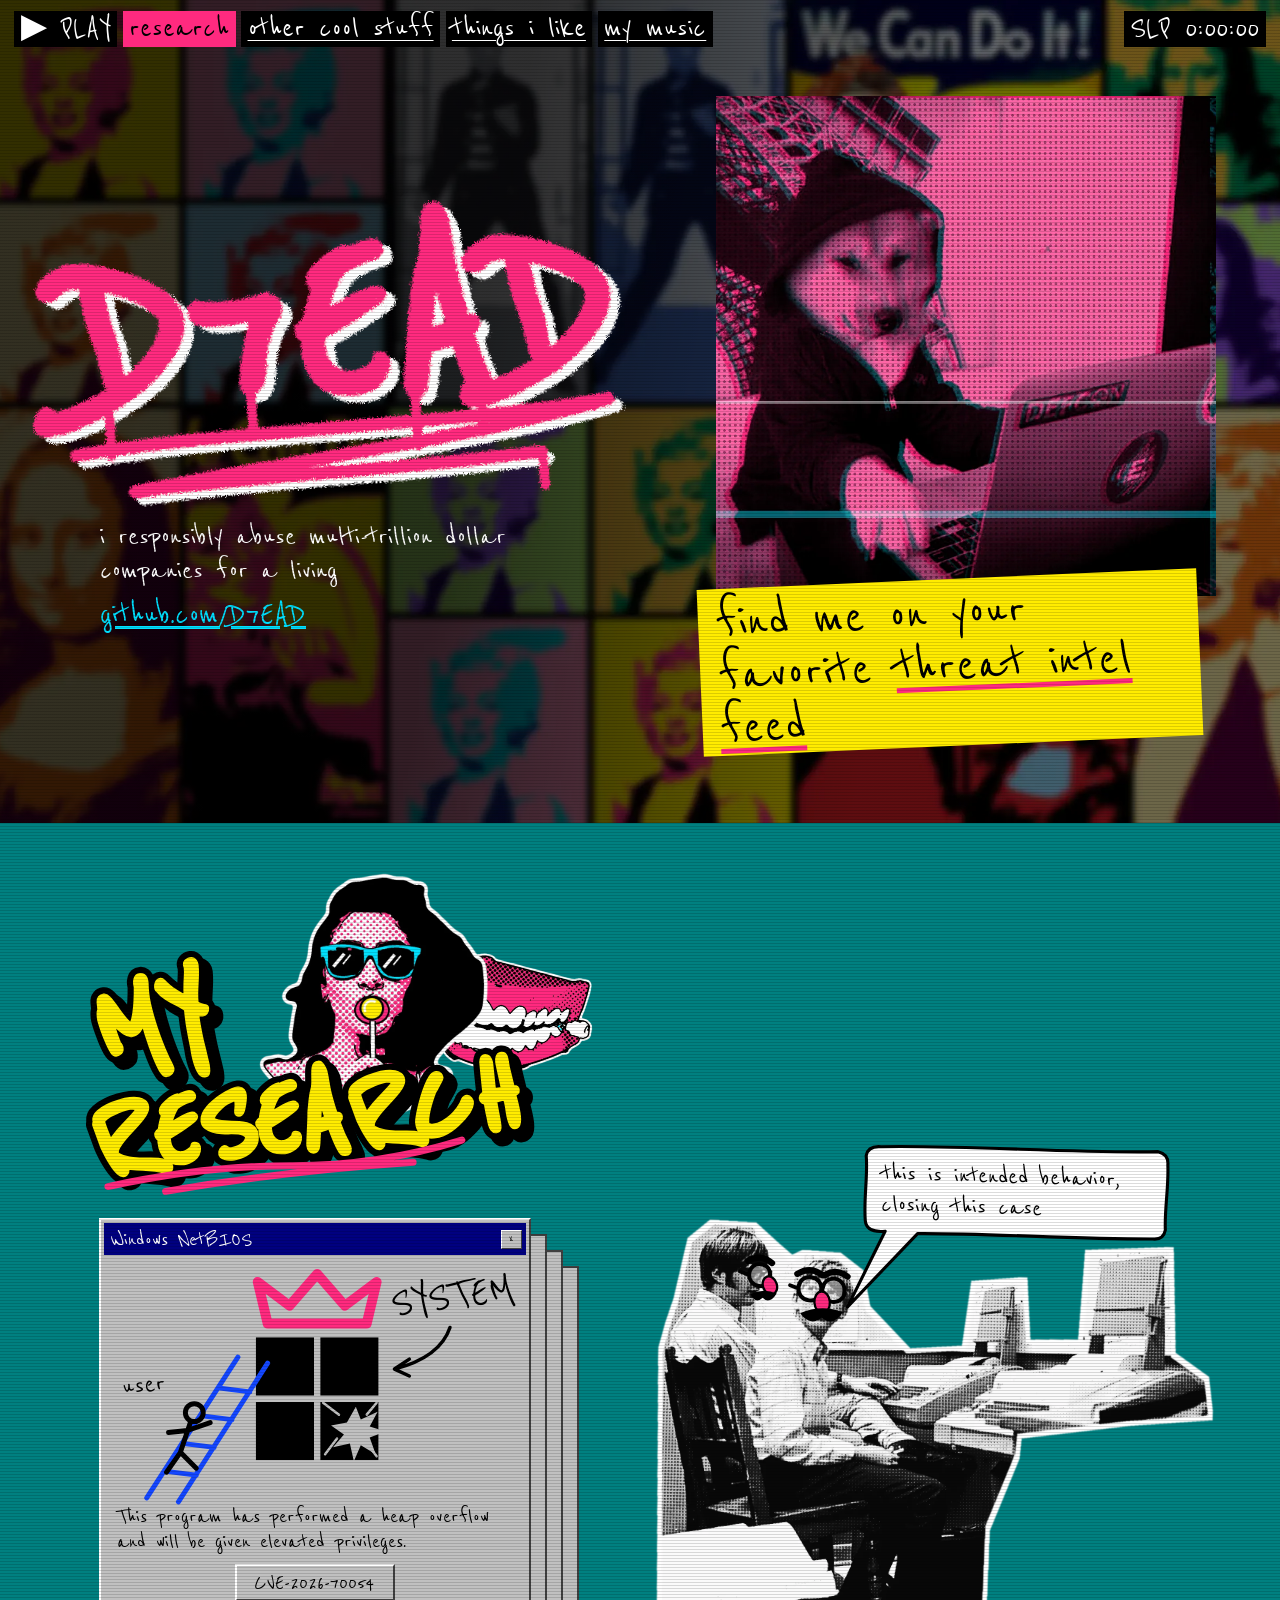
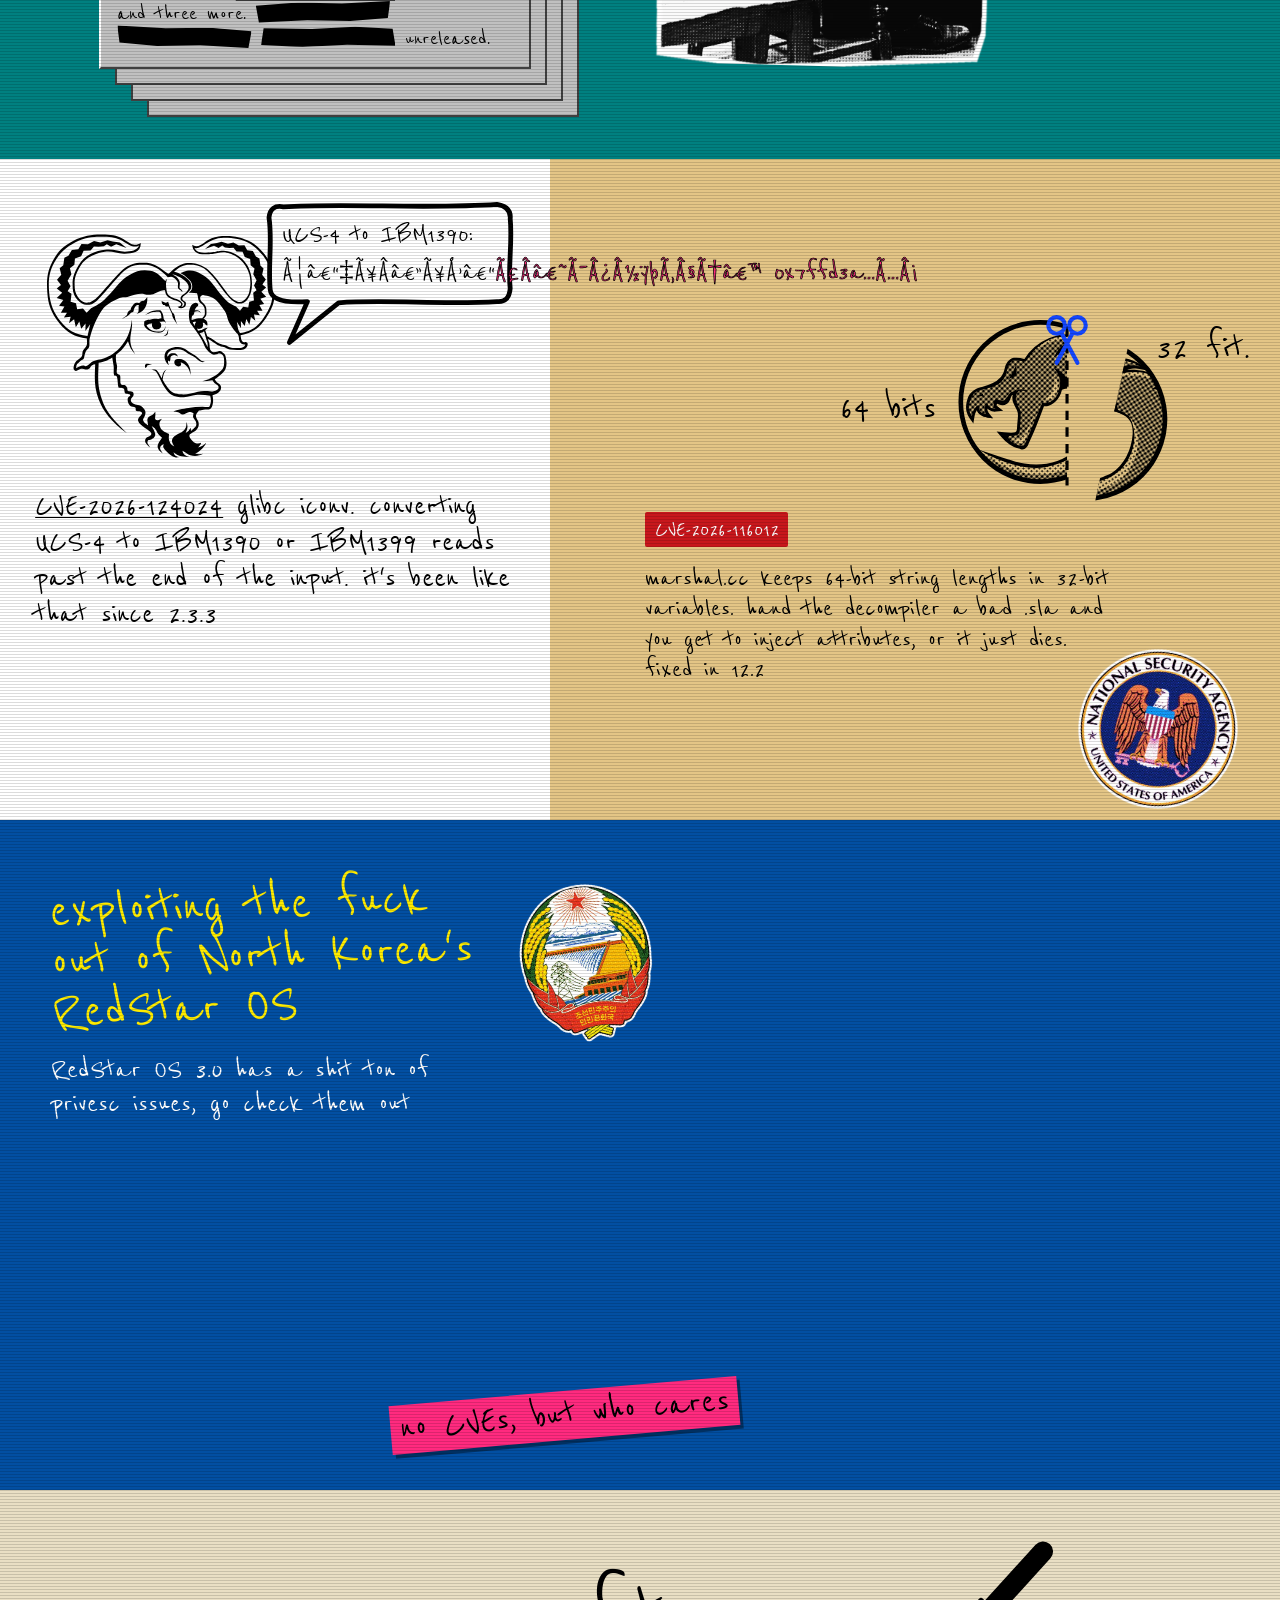
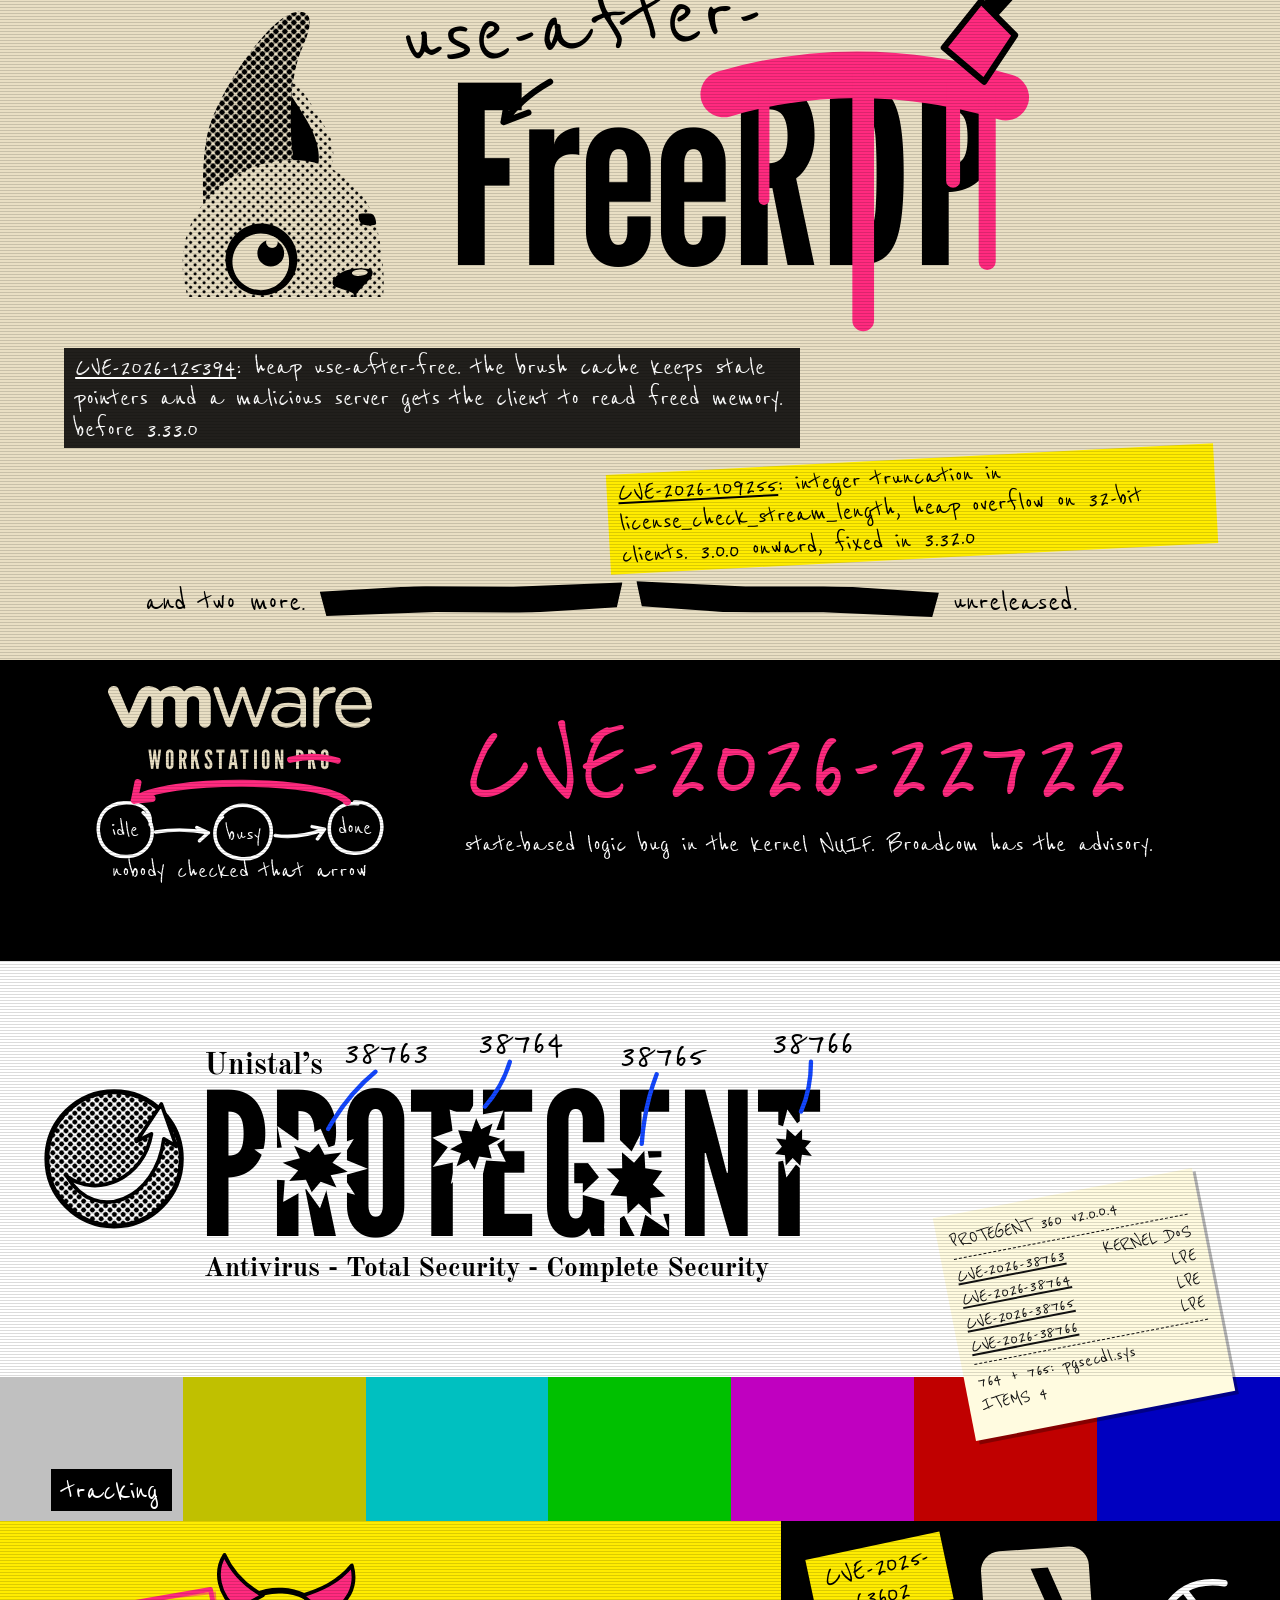
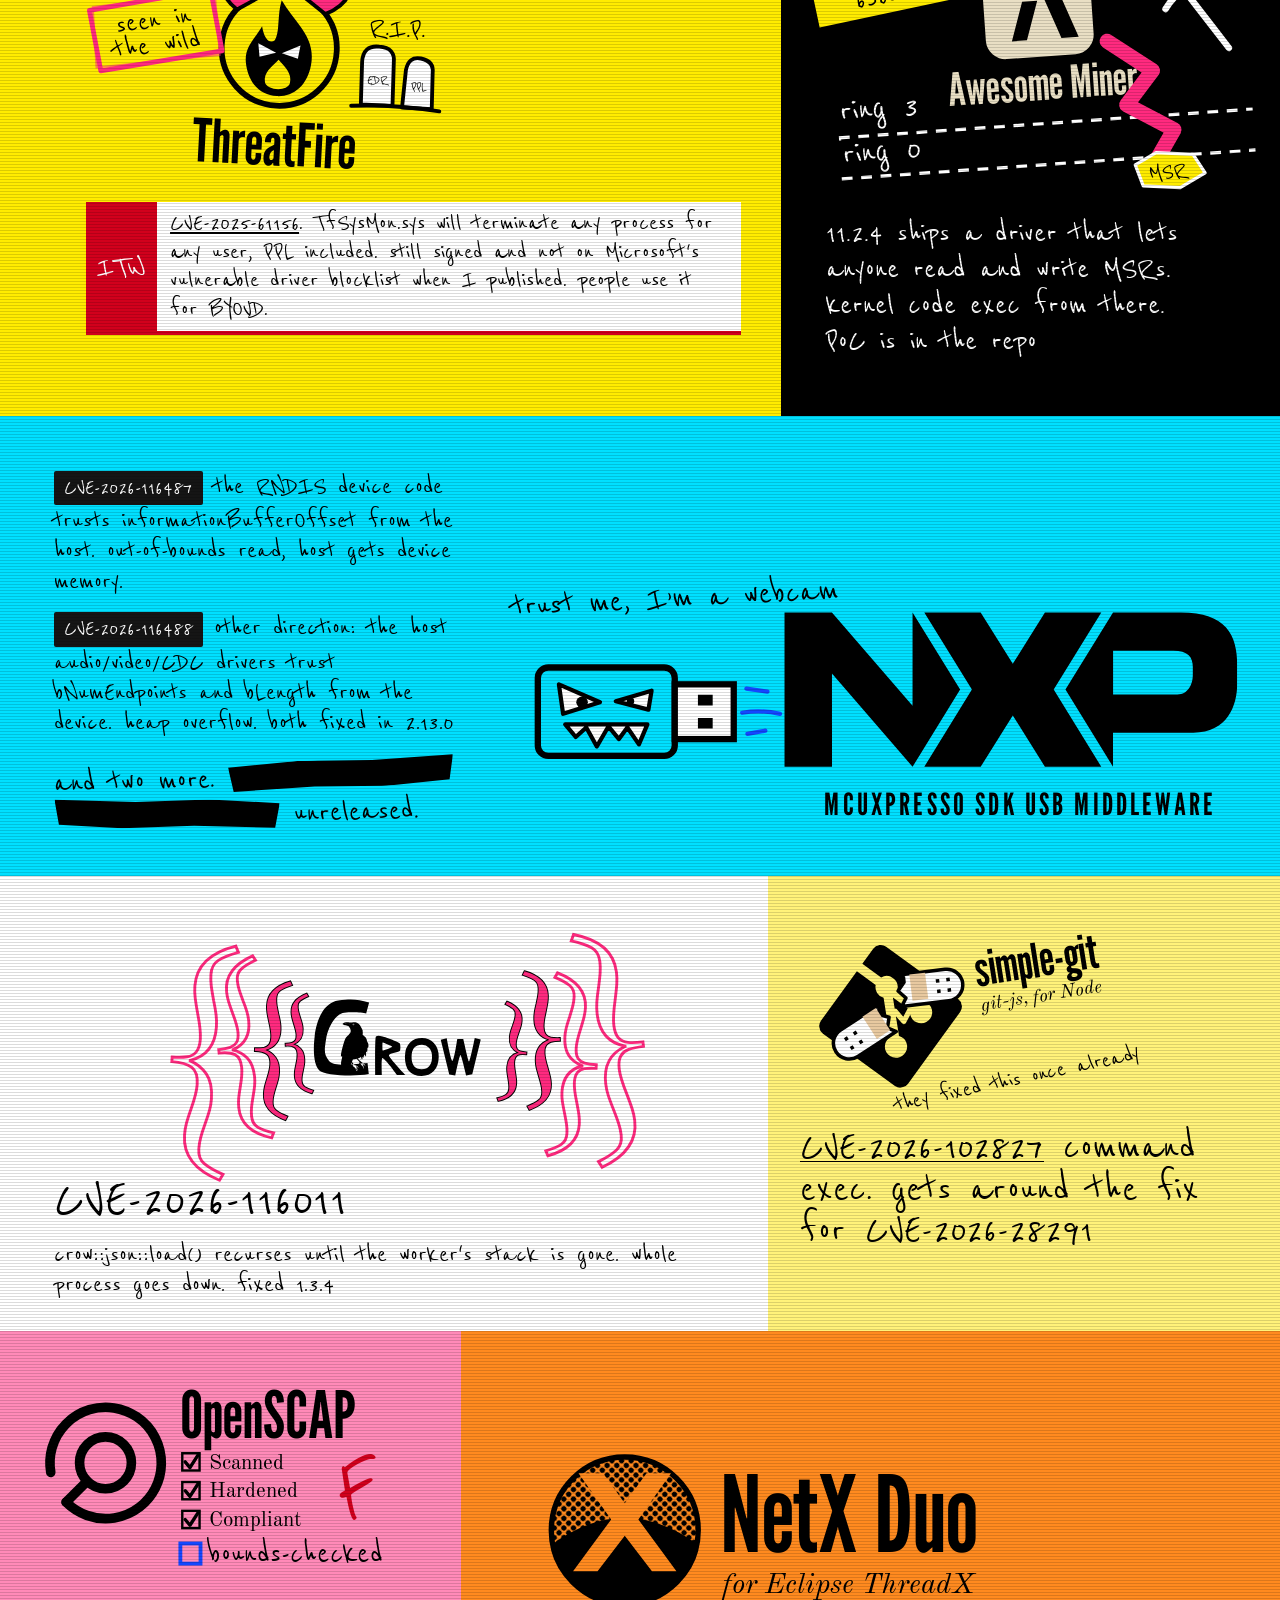
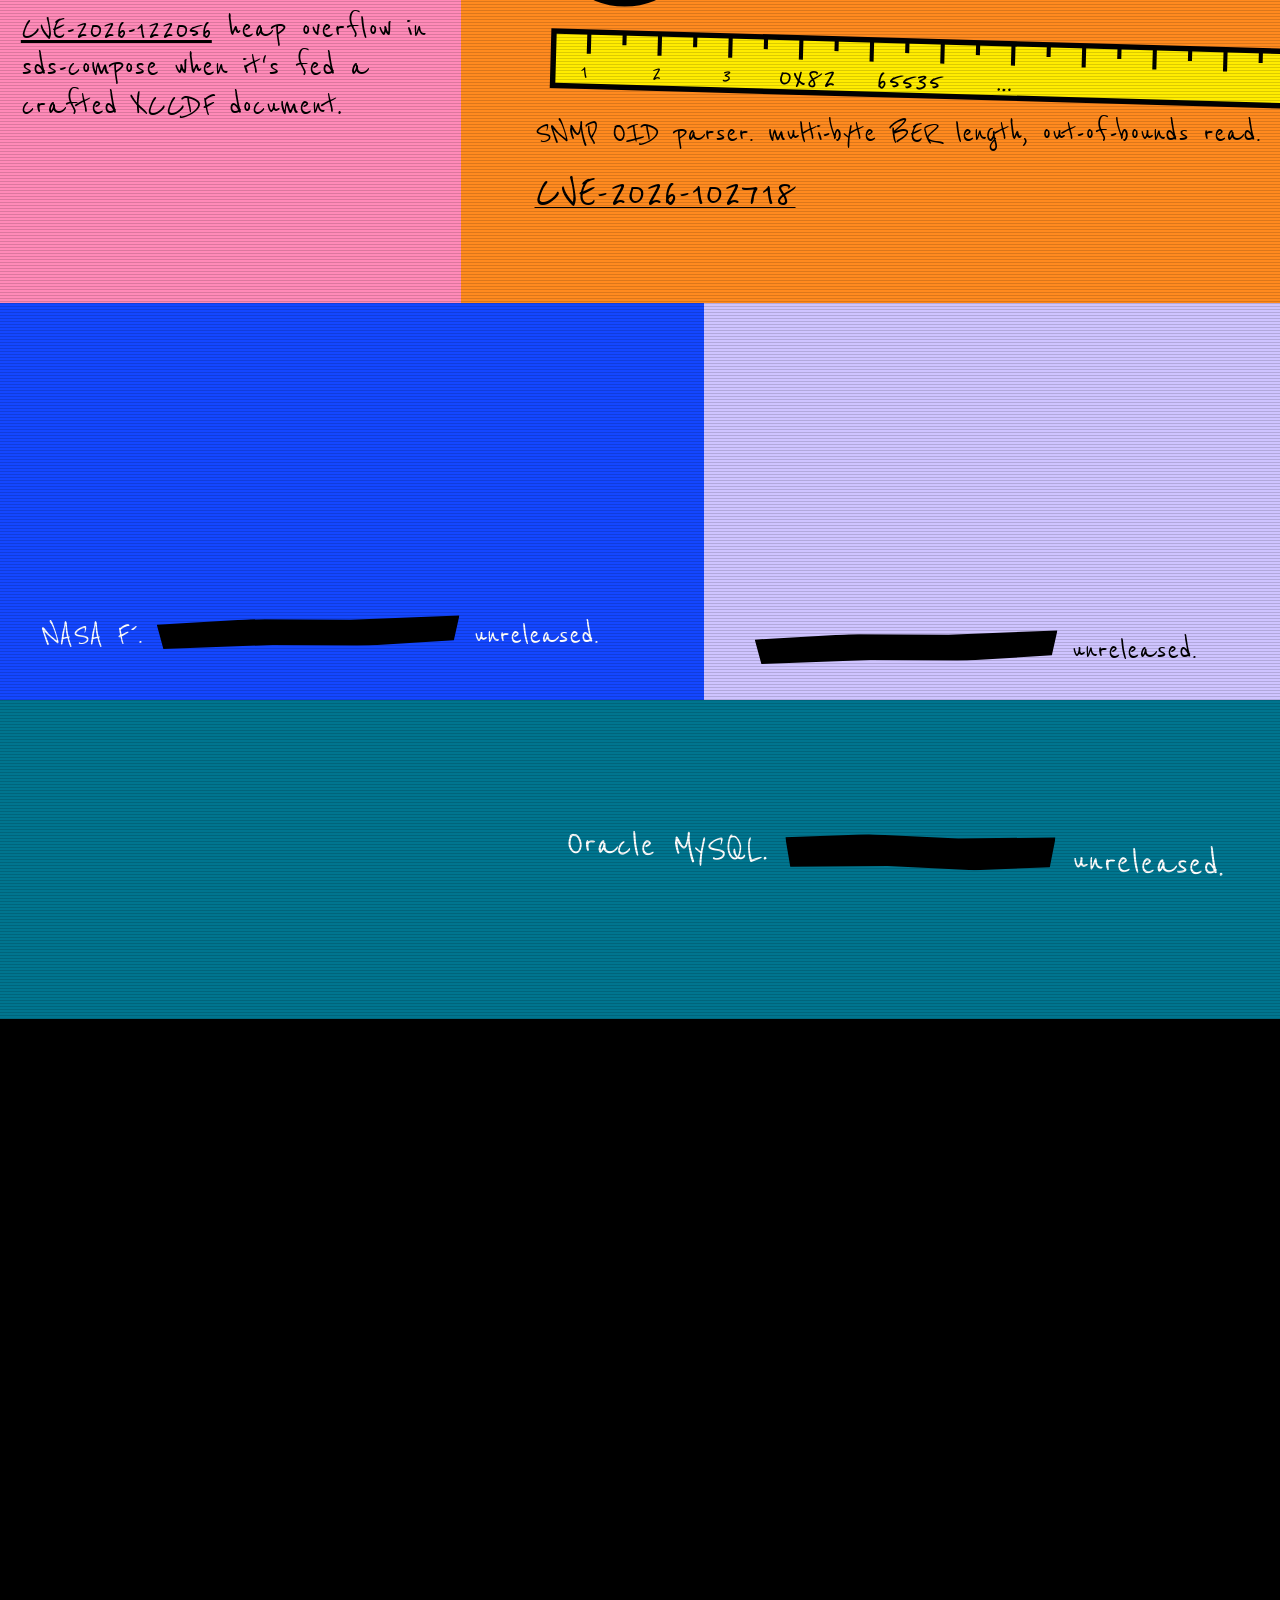
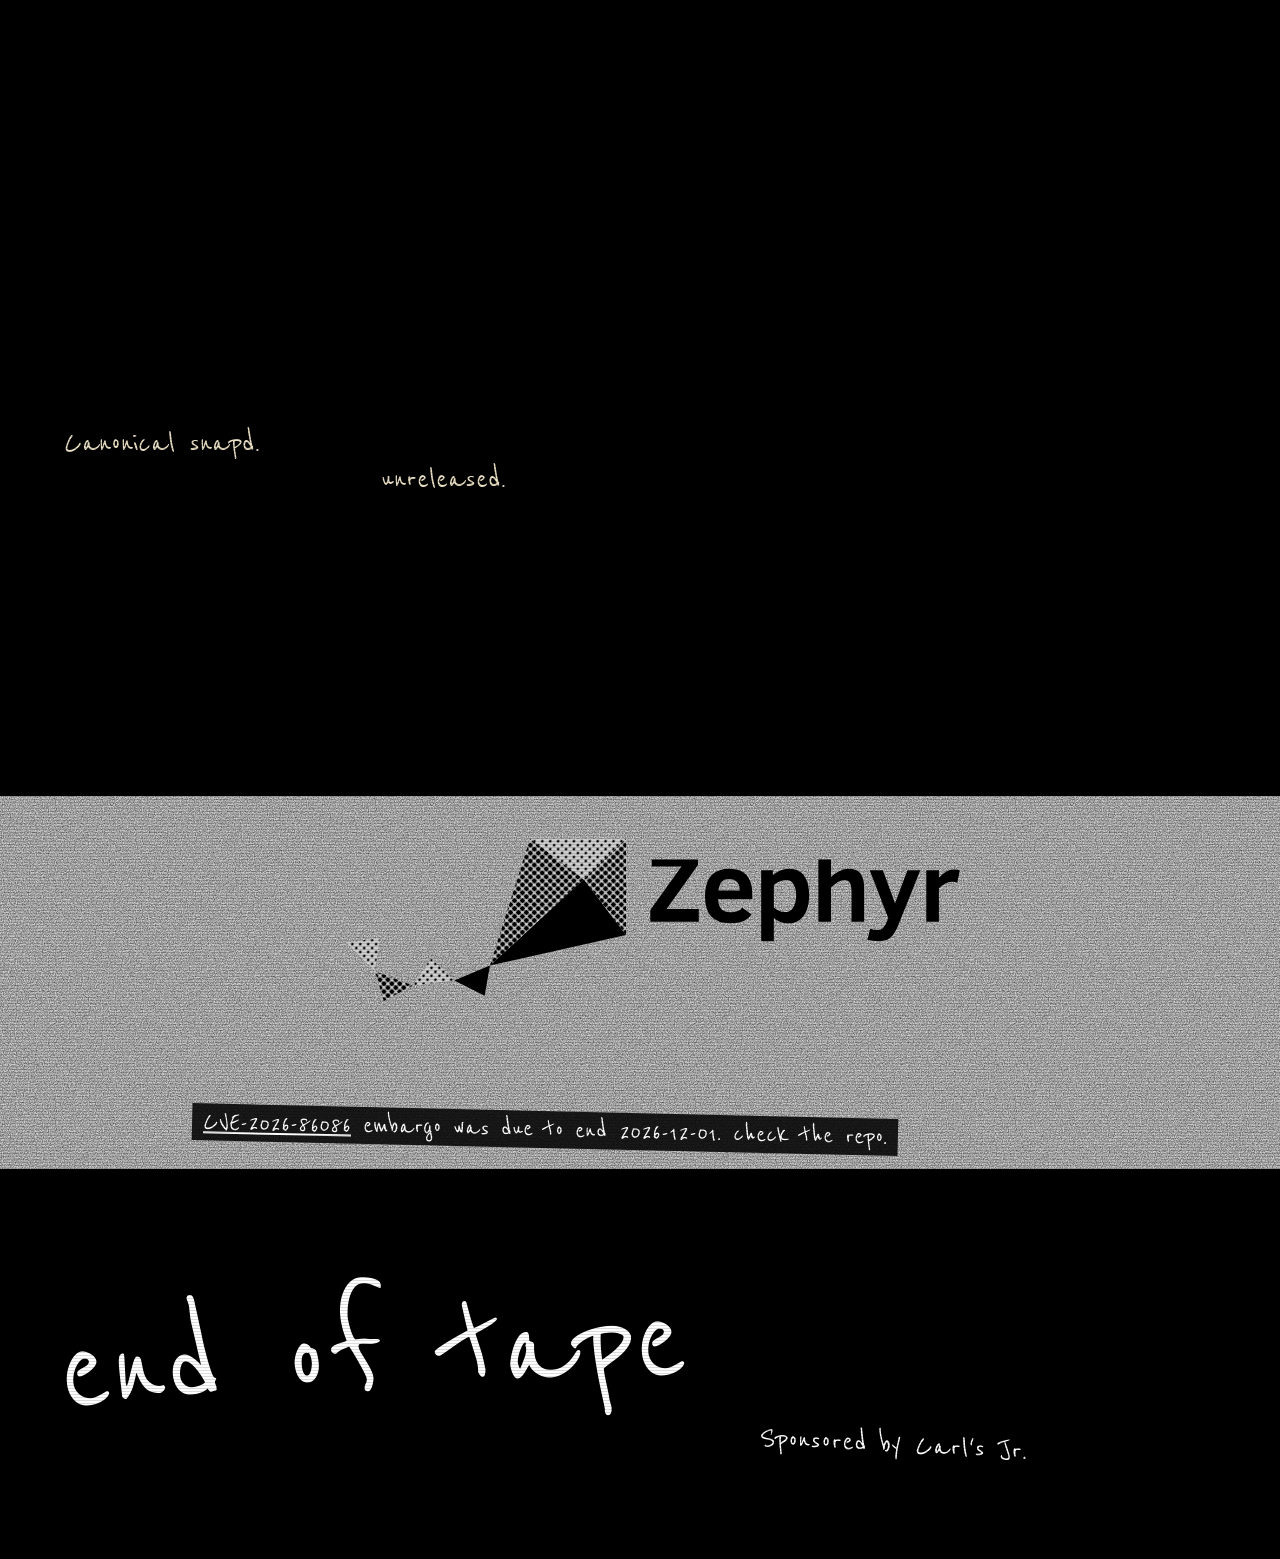
==== commit a7a7679a: "Add files via upload" ====
--- a/docs/index.html
+++ b/docs/index.html
@@ -14,7 +14,7 @@
 <meta name="twitter:card" content="summary_large_image">
 <meta name="theme-color" content="#ff2a7f">
 <link rel="preload" href="assets/fonts/reenie-beanie-400.woff2" as="font" type="font/woff2" crossorigin>
-<link rel="stylesheet" href="assets/site.css?v=e77db0523c">
+<link rel="stylesheet" href="assets/site.css?v=1e9ce06f89">
 <script src="assets/site.js?v=52b8136f3d" defer></script>
 </head>
 <body>
@@ -434,6 +434,24 @@
     <p class="pen">Oracle MySQL. <span class="redact" role="img" aria-label="cve number blacked out"></span> unreleased.</p>
   </section>
 
+  <div class="split s-new2">
+    <section class="fr inv f-snapd">
+      <h2 class="sr">Canonical snapd</h2>
+      <svg class="hsh" viewBox="-14 -6 236 240" aria-hidden="true" focusable="false"><path class="hsh__sh" transform="translate(8 9)" d="M72,2 L94,20 C86,78 68,150 44,218 C56,146 66,70 72,2 Z M134,0 L158,16 C150,80 134,150 108,222 C120,150 130,70 134,0 Z M0,86 L14,62 C70,66 130,60 204,46 C140,76 70,86 0,86 Z M204,126 L190,152 C130,150 70,156 -4,172 C60,144 130,130 204,126 Z M28,85 L40,84 L33,130 Z M96,81 L108,78 L104,114 Z M150,151 L162,150 L158,198 Z M63,108 L38,96 L58,128 Z M147,94 L172,104 L143,118 Z M2,86 L-9,106 L12,85 Z"/><path class="hsh__ink" d="M72,2 L94,20 C86,78 68,150 44,218 C56,146 66,70 72,2 Z M134,0 L158,16 C150,80 134,150 108,222 C120,150 130,70 134,0 Z M0,86 L14,62 C70,66 130,60 204,46 C140,76 70,86 0,86 Z M204,126 L190,152 C130,150 70,156 -4,172 C60,144 130,130 204,126 Z M28,85 L40,84 L33,130 Z M96,81 L108,78 L104,114 Z M150,151 L162,150 L158,198 Z M63,108 L38,96 L58,128 Z M147,94 L172,104 L143,118 Z M2,86 L-9,106 L12,85 Z"/></svg>
+      <img class="logo" src="assets/snapd.webp" width="420" height="402" alt="the snap bird logo" loading="lazy" decoding="async">
+      <p class="pen">Canonical snapd. <span class="redact" role="img" aria-label="cve number blacked out"></span> unreleased.</p>
+    </section>
+    <section class="fr f-tuned">
+      <h2 class="sr">Red Hat TuneD</h2>
+      <svg class="hsh" viewBox="-14 -6 236 240" aria-hidden="true" focusable="false"><path class="hsh__sh" transform="translate(8 9)" d="M72,2 L94,20 C86,78 68,150 44,218 C56,146 66,70 72,2 Z M134,0 L158,16 C150,80 134,150 108,222 C120,150 130,70 134,0 Z M0,86 L14,62 C70,66 130,60 204,46 C140,76 70,86 0,86 Z M204,126 L190,152 C130,150 70,156 -4,172 C60,144 130,130 204,126 Z M28,85 L40,84 L33,130 Z M96,81 L108,78 L104,114 Z M150,151 L162,150 L158,198 Z M63,108 L38,96 L58,128 Z M147,94 L172,104 L143,118 Z M2,86 L-9,106 L12,85 Z"/><path class="hsh__ink" d="M72,2 L94,20 C86,78 68,150 44,218 C56,146 66,70 72,2 Z M134,0 L158,16 C150,80 134,150 108,222 C120,150 130,70 134,0 Z M0,86 L14,62 C70,66 130,60 204,46 C140,76 70,86 0,86 Z M204,126 L190,152 C130,150 70,156 -4,172 C60,144 130,130 204,126 Z M28,85 L40,84 L33,130 Z M96,81 L108,78 L104,114 Z M150,151 L162,150 L158,198 Z M63,108 L38,96 L58,128 Z M147,94 L172,104 L143,118 Z M2,86 L-9,106 L12,85 Z"/></svg>
+      <div class="art">
+        <img class="logo" src="assets/tuned.webp" width="440" height="472" alt="tuned logo: a stopwatch with a gear and a spanner inside it" loading="lazy" decoding="async">
+        <img class="redhat" src="assets/redhat.webp" width="360" height="277" alt="red hat logo" loading="lazy" decoding="async">
+      </div>
+      <p class="pen">Red Hat TuneD. <span class="redact" role="img" aria-label="cve number blacked out"></span> unreleased.</p>
+    </section>
+  </div>
+
   <section class="fr f-zephyr" data-embargo="2026-12-01">
     <h2 class="sr">Zephyr Project</h2>
     <div class="art"><svg class="drawing" viewBox="0 0 640 240" role="img" aria-label="zephyr kite logo under tape: embargoed until 2026-12-01">
--- a/docs/assets/site.css
+++ b/docs/assets/site.css
@@ -60,6 +60,8 @@
 .art { position: relative; }
 .fr p { margin: 0; }
 .fr p + p, .fr .art + *, .fr * + .sub { margin-top: 1rem; }
+
+.is-off, .is-off *, .is-off::before, .is-off::after, .is-off *::before, .is-off *::after { animation-play-state: paused !important; }
 
 @media (prefers-reduced-motion: no-preference) {
   .cut { animation: cut .32s steps(1) both; }
@@ -570,7 +572,10 @@
 .mu-top .mine { grid-column: auto; grid-row: auto; margin: 0 0 0 1%; width: min(29rem, 86%); rotate: -5deg; }
 .mu-top .num { max-width: 34rem; font-size: clamp(2.3rem, 4.4vw, 4rem); line-height: .86; color: var(--yellow); }
 .mu-cam { width: min(34rem, 100%); margin-top: 1rem; rotate: 3deg; }
-.mu-cam .cam__pic { aspect-ratio: 1200 / 1008; background: #000; }
+.mu-cam .cam__pic { aspect-ratio: 960 / 806; background: #000; }
+.bgimg { position: absolute; overflow: hidden; }
+.bgimg img { display: block; width: 100%; height: 100%; object-fit: cover; }
+.bgimg::after { content: ""; position: absolute; inset: 0; }
 .trk { margin: .5rem 0 0; }
 .trk__play { display: inline-flex; align-items: center; gap: .7rem; color: inherit; text-decoration: none; }
 .trk__btn { padding: .05rem .5rem .14rem; background: var(--chip, #000); color: var(--chip-ink, #fff); font: 400 1.8rem/1 var(--pen); letter-spacing: 0; text-transform: none; white-space: nowrap; }
@@ -578,7 +583,7 @@
 .trk__play:hover .trk__btn, .trk__play:focus-visible .trk__btn { background: var(--pink); color: #000; }
 .trk iframe { display: block; width: min(100%, 26rem); height: 80px; border: 0; border-radius: 12px; }
 
-.b-thrown { --bg: #02161c; --chip: #fff; --chip-ink: #02161c; color: #fff; background: linear-gradient(rgba(2, 14, 18, .3), rgba(2, 14, 18, .82) 70%), #02161c url("m-thrown-leak.webp") center top / cover no-repeat; display: grid; grid-template-columns: minmax(0, 1fr); gap: 2.5rem 3rem; align-items: end; }
+.b-thrown { --bg: #02161c; --chip: #fff; --chip-ink: #02161c; color: #fff; display: grid; grid-template-columns: minmax(0, 1fr); gap: 2.5rem 3rem; align-items: end; }
 .thrown__name { margin: 0; font: 700 clamp(5rem, 17vw, 14rem)/.8 "UnifrakturCook", var(--copy); font-synthesis: none; letter-spacing: -.02em; }
 .thrown__list { display: grid; gap: 1.8rem; margin: 2.6rem 0 0; padding: 0; list-style: none; }
 .thrown__list li { display: grid; grid-template-columns: minmax(0, 8.5rem) minmax(0, 1fr); gap: 0 1.4rem; align-items: center; }
@@ -586,7 +591,11 @@
 .thrown__list h3 { margin: 0; font: 700 clamp(2rem, 3.4vw, 2.9rem)/1 "UnifrakturCook", var(--copy); font-synthesis: none; }
 .b-thrown .thrown__rel { margin: .5rem 0 0; font: 800 .68rem/1.3 "Unbounded", var(--logo); letter-spacing: .32em; text-transform: uppercase; }
 .b-thrown .trk { margin-top: .8rem; }
-.thrown__band { display: block; width: min(24rem, 86%); height: auto; justify-self: end; border: .5rem solid #fff; border-bottom-width: 2.2rem; rotate: 3deg; box-shadow: .6rem .7rem 0 rgba(0, 0, 0, .55); }
+.thrown__leak { inset: 0; }
+.thrown__leak img { object-position: center top; }
+.thrown__leak::after { background: linear-gradient(rgba(2, 14, 18, .3), rgba(2, 14, 18, .82) 70%); }
+.thrown__txt { position: relative; z-index: 1; }
+.thrown__band { position: relative; z-index: 1; display: block; width: min(24rem, 86%); height: auto; justify-self: end; border: .5rem solid #fff; border-bottom-width: 2.2rem; rotate: 3deg; box-shadow: .6rem .7rem 0 rgba(0, 0, 0, .55); }
 
 .b-mega { --bg: #0a0a0a; --chip: #e1001a; color: #fff; }
 .mega__head { display: flex; flex-wrap: wrap; align-items: flex-end; justify-content: space-between; gap: 1.5rem 2rem; }
@@ -653,8 +662,32 @@
 .holy__side { display: flex; align-items: center; gap: 1.5rem; }
 .holy__eye { display: block; width: min(9rem, 34%); height: auto; }
 
+.b-sun { --bg: #12041c; --chip: #ff9be6; --chip-ink: #12041c; color: #f3d9ff; padding-bottom: 13rem; display: grid; grid-template-columns: minmax(0, 1fr); gap: 3rem; }
+.sun__sky { inset: -4% -4% 0; }
+.sun__sky img { object-position: 62% 0; }
+.sun__sky::after { background: linear-gradient(rgba(18, 4, 28, .35), rgba(18, 4, 28, .5) 55%, #12041c 96%); }
+.sun__main, .sun__side { position: relative; z-index: 4; }
+.sun__name { margin: -1rem 0 0 -2%; width: min(52rem, 106%); font-synthesis: none; }
+.sun__name img { display: block; width: 100%; height: auto; filter: drop-shadow(0 0 1.1rem rgba(255, 95, 214, .75)) drop-shadow(.35rem .45rem 0 #12041c); }
+.b-sun .sun__album { margin: 1.6rem 0 0 .4rem; font: 400 clamp(.95rem, 1.5vw, 1.25rem)/1 var(--copy); letter-spacing: .95em; text-transform: uppercase; color: #f3d9ff; }
+.sun__list { display: grid; grid-template-columns: minmax(0, 1fr); justify-items: start; gap: 1.1rem; margin: 2.6rem 0 0; padding: 0; list-style: none; }
+.sun__list li { display: flex; flex-wrap: wrap; align-items: center; gap: .5rem 1.6rem; max-width: 92%; padding: .7rem 1.5rem .8rem 1.1rem; background: #000; border-left: .5rem solid #ff5fd6; transform: skewX(-9deg); box-shadow: .5rem .55rem 0 rgba(255, 95, 214, .55); }
+.sun__list li > * { transform: skewX(9deg); }
+.sun__list li:nth-child(2) { margin-left: 7%; border-left-color: #fff; }
+.sun__list li:nth-child(3) { margin-left: 2.5%; }
+.sun__list li:nth-child(4) { margin-left: 11%; border-left-color: #b98cff; }
+.sun__list h3 { margin: 0; font: 400 clamp(1.3rem, 2.5vw, 2.3rem)/1.05 var(--copy); font-synthesis: none; letter-spacing: .2em; text-transform: uppercase; color: #fff; }
+.sun__list small { display: inline-block; margin-left: .3em; font: 400 1.9rem/.6 var(--pen); letter-spacing: 0; text-transform: none; color: #ff9be6; rotate: -5deg; }
+.sun__list .trk { margin: 0; }
+.sun__side { justify-self: end; width: min(27rem, 96%); margin-right: 2%; }
+.sun__flyer { background: #ff9be6; rotate: 4deg; clip-path: polygon(0 2%, 9% 0, 23% 1.4%, 41% 0, 58% 1.8%, 77% .3%, 100% 1.5%, 98.6% 21%, 100% 44%, 98.8% 67%, 100% 86%, 98.4% 100%, 78% 98.6%, 57% 100%, 36% 98.4%, 17% 100%, 0 98.8%, 1.3% 73%, 0 49%, 1.6% 24%); }
+.sun__flyer img { display: block; width: 100%; height: auto; }
+.sun__sleeve { position: absolute; left: -17%; bottom: -15%; width: 44%; height: auto; rotate: -9deg; border: .25rem solid #000; box-shadow: .45rem .5rem 0 #ff5fd6; }
+.sun__thorns { position: absolute; left: -2%; bottom: -1px; z-index: 3; width: 104%; max-width: none; height: auto; pointer-events: none; }
+
 .b-cloud { --bg: #dfe7ee; --chip: #15171b; color: #15171b; background: linear-gradient(170deg, #f6f9fb 0, #dfe7ee 45%, #b9c7d6 100%); display: grid; grid-template-columns: minmax(0, 1fr); gap: 2rem; padding-bottom: 0; }
-.cloud__name { margin: 0; font: italic 400 clamp(3.4rem, 10.5vw, 9.5rem)/.9 var(--copy); font-synthesis: none; letter-spacing: -.03em; color: #15171b; text-shadow: 0 0 .09em rgba(21, 23, 27, .75), 0 0 .5em rgba(120, 140, 170, .7); }
+.cloud__soft { position: absolute; left: 0; top: 0; filter: blur(2.5px); opacity: 0; }
+.cloud__name { position: relative; margin: 0; font: italic 400 clamp(3.4rem, 10.5vw, 9.5rem)/.9 var(--copy); font-synthesis: none; letter-spacing: -.03em; color: #15171b; text-shadow: 0 0 .09em rgba(21, 23, 27, .75), 0 0 .5em rgba(120, 140, 170, .7); }
 .cloud__tracks { display: flex; flex-wrap: wrap; gap: 1.8rem 2.2rem; margin-top: 2.6rem; padding-bottom: 3rem; }
 .cloud__tracks article { width: min(15rem, 44%); }
 .cloud__tracks article + article { margin-top: 2.4rem; }
@@ -662,8 +695,10 @@
 .cloud__tracks h3 { margin: 1.1rem 0 0; font: italic 400 1.9rem/1 var(--copy); font-synthesis: none; }
 .cloud__her { display: block; width: min(30rem, 100%); height: auto; justify-self: end; align-self: end; -webkit-mask-image: linear-gradient(transparent, #000 22%); mask-image: linear-gradient(transparent, #000 22%); }
 
-.b-stp { --bg: #000; --chip: #ff6a00; --chip-ink: #000; color: #fff; background: linear-gradient(90deg, #000 30%, rgba(0, 0, 0, .25) 75%, rgba(0, 0, 0, .5)), #000 url("m-band-stp.webp") right top / auto 100% no-repeat; padding-bottom: 12rem; }
-.stp__name { margin: 0; font: 800 clamp(2rem, 6.6vw, 6rem)/1.12 "Unbounded", var(--logo); font-synthesis: none; text-transform: uppercase; letter-spacing: -.02em; }
+.b-stp { --bg: #000; --chip: #ff6a00; --chip-ink: #000; color: #fff; padding-bottom: 12rem; }
+.stp__photo { top: 0; right: 0; bottom: 0; aspect-ratio: 1; }
+.b-stp::before { content: ""; position: absolute; inset: 0; z-index: 1; pointer-events: none; background: linear-gradient(90deg, #000 30%, rgba(0, 0, 0, .25) 75%, rgba(0, 0, 0, .5)); }
+.stp__name { position: relative; z-index: 2; margin: 0; font: 800 clamp(2rem, 6.6vw, 6rem)/1.12 "Unbounded", var(--logo); font-synthesis: none; text-transform: uppercase; letter-spacing: -.02em; }
 .stp__name span { display: table; padding: .02em .22em .06em; background: #000; }
 .stp__name span + span { margin-top: .06em; }
 .stp__list { position: relative; z-index: 2; display: grid; grid-template-columns: minmax(0, 1fr); gap: 2rem 1.6rem; margin: 2.6rem 0 0; padding: 0; list-style: none; }
@@ -676,30 +711,40 @@
 .stp__embers { position: absolute; left: 0; right: 0; bottom: 0; z-index: 1; height: 9.5rem; overflow: hidden; background: radial-gradient(70% 150% at 50% 115%, #ff8a1f 0, #b33c05 42%, #3a1002 78%, #170600 100%); -webkit-clip-path: polygon(0 0, 50% 34%, 100% 0, 100% 100%, 0 100%); clip-path: polygon(0 0, 50% 34%, 100% 0, 100% 100%, 0 100%); }
 .stp__embers::after { content: ""; position: absolute; inset: 0 0 -160px; background-image: radial-gradient(circle, #ffd08a 0 1.5px, transparent 2.5px), radial-gradient(circle, #ff8a1f 0 2px, transparent 3px), radial-gradient(circle, #ffb347 0 1px, transparent 2px); background-size: 130px 160px, 190px 160px, 70px 80px; background-position: 0 0, 70px 90px, 30px 20px; }
 
-.b-mts { --bg: #050505; --chip: #fff; --chip-ink: #000; color: #fff; background: linear-gradient(rgba(0, 0, 0, .3), rgba(0, 0, 0, .62)), #050505 url("m-mts-city.webp") 40% 50% / cover no-repeat; min-height: 34rem; display: grid; align-content: center; justify-items: center; gap: 2.4rem; text-align: center; }
-.mts__name { margin: 0; font: 400 clamp(3.3rem, 11.6vw, 10.5rem)/.85 var(--logo); font-synthesis: none; text-transform: uppercase; }
-.mts__tracks { display: flex; flex-wrap: wrap; justify-content: center; gap: 1.8rem 4.5rem; }
+.b-mts { --bg: #050505; --chip: #fff; --chip-ink: #000; color: #fff; min-height: 34rem; display: grid; align-content: center; justify-items: center; gap: 2.4rem; text-align: center; }
+.mts__city { inset: 0 -7%; }
+.mts__city::after { background: linear-gradient(rgba(0, 0, 0, .3), rgba(0, 0, 0, .62)); }
+.mts__name { position: relative; z-index: 1; margin: 0; font: 400 clamp(3.3rem, 11.6vw, 10.5rem)/.85 var(--logo); font-synthesis: none; text-transform: uppercase; }
+.mts__tracks { position: relative; z-index: 1; display: flex; flex-wrap: wrap; justify-content: center; gap: 1.8rem 4.5rem; }
 .mts__tracks h3 { margin: 0; font: 400 2.5rem/1 var(--logo); font-synthesis: none; text-transform: uppercase; letter-spacing: .06em; }
 .b-mts .trk iframe { margin: 0 auto; }
 .mts__tracks > div { min-width: min(100%, 14rem); }
 
 @media (prefers-reduced-motion: no-preference) {
   .mega__trk--ro::after { animation: snow 7s linear infinite; }
+  .sun__sky { animation: sky 40s ease-in-out infinite alternate; }
+  @keyframes sky { to { transform: scale(1.09) translate(-2%, 1%); } }
+  .sun__name img { animation: rage 5.5s steps(1) infinite; }
+  @keyframes rage { 0%, 100% { transform: none; } 71% { transform: translate(-7px, 3px) skewX(-5deg); } 72.5% { transform: translate(6px, -3px) skewX(4deg) scale(1.03); } 74% { transform: translate(-3px, 5px); } 75.5% { transform: translate(4px, -1px) skewX(-2deg) scale(1.015); } 77% { transform: none; } }
+  .sun__flyer { animation: jolt 5.5s steps(1) infinite; }
+  @keyframes jolt { 0%, 100% { rotate: 4deg; } 72% { rotate: 5.6deg; } 74.5% { rotate: 2.8deg; } 77% { rotate: 4deg; } }
   .thrown__band { animation: flash 7s steps(1) infinite; }
   @keyframes flash { 0%, 100% { filter: none; } 40% { filter: brightness(2.4) contrast(.8); } 41.5% { filter: brightness(1.4); } 43% { filter: none; } }
-  .cloud__name { animation: haze 9s ease-in-out infinite alternate; }
-  @keyframes haze { from { filter: blur(0); } to { filter: blur(2.5px); } }
+  .cloud__sharp { animation: haze 9s ease-in-out infinite alternate; }
+  .cloud__soft { animation: haze 9s ease-in-out infinite alternate-reverse; }
+  @keyframes haze { from { opacity: 1; } to { opacity: 0; } }
   .stp__embers::after { animation: ember 6s linear infinite; }
   @keyframes ember { to { transform: translateY(-160px); } }
   @keyframes snow { to { transform: translateY(200px); } }
   .holy__art { animation: flick 6s steps(1) infinite; }
   .holy__art--bunny { animation-delay: -2.4s; }
   @keyframes flick { 0%, 91%, 100% { opacity: 1; translate: 0 0; } 92% { opacity: .5; translate: 3px 0; } 94% { opacity: .85; translate: -2px 0; } 96% { opacity: .6; translate: 0 0; } }
-  .b-mts { animation: city 45s ease-in-out infinite alternate; }
-  @keyframes city { to { background-position: 0 0, 64% 50%; } }
+  .mts__city { animation: city 45s ease-in-out infinite alternate; }
+  @keyframes city { from { transform: translateX(-3.5%); } to { transform: translateX(3.5%); } }
 }
 @media (min-width: 761px) {
   .mega__tracks { grid-template-columns: minmax(0, 1fr) minmax(0, 1fr); }
+  .b-sun { padding: 3.2rem 5% 30vw 4%; }
   .mu-top { grid-template-columns: minmax(0, 5fr) minmax(0, 6fr); grid-template-rows: 1fr auto; column-gap: 3rem; align-items: center; padding-bottom: 3.4rem; }
   .mu-top .mine { grid-column: 1; grid-row: 1; align-self: end; }
   .mu-top .num { grid-column: 1; grid-row: 2; align-self: start; }
@@ -722,7 +767,11 @@
   .holy__art--bunny { font-size: 1.1vw; }
   .holy__side { grid-column: 1 / -1; }
 }
+@media (min-width: 1100px) and (max-width: 1399px) { .sun__sleeve { left: 4%; bottom: -13%; } }
+@media (min-width: 1400px) { .sun__list li { flex-wrap: nowrap; width: max-content; max-width: none; } }
 @media (min-width: 1100px) {
+  .b-sun { grid-template-columns: minmax(0, 1fr) minmax(0, 25rem); align-items: end; padding-bottom: 17vw; }
+  .sun__side { width: 100%; margin: 0 0 3rem; }
   .head__panels { grid-template-columns: minmax(0, 6fr) minmax(0, 4fr) minmax(0, 4fr) minmax(0, 4fr); gap: 1.4rem .9rem; }
   .head__panel--band { align-self: stretch; }
   .head__panel--dark { margin-top: 2.2rem; }
@@ -735,7 +784,17 @@
 }
 @media (max-width: 760px) {
   .mu-top { min-height: 0; }
-  .b-stp { background: linear-gradient(#000 0, rgba(0, 0, 0, .2) 9rem, rgba(0, 0, 0, .1) 17rem, #000 24rem), #000 url("m-band-stp.webp") center 3rem / 100% auto no-repeat; padding-top: 4rem; padding-bottom: 9.5rem; }
+  .b-sun { padding-top: 5rem; padding-bottom: 34vw; }
+  .sun__list li { transform: skewX(-6deg); padding-right: 1rem; }
+  .sun__list li > * { transform: skewX(6deg); }
+  .sun__list li:nth-child(2) { margin-left: 3%; }
+  .sun__list li:nth-child(4) { margin-left: 5%; }
+  .sun__list h3 { letter-spacing: .12em; }
+  .sun__side { margin: 1rem 3% 2.5rem 0; }
+  .sun__sleeve { left: -12%; }
+  .b-stp { padding-top: 4rem; padding-bottom: 9.5rem; }
+  .stp__photo { top: 3rem; left: 0; bottom: auto; }
+  .b-stp::before { background: linear-gradient(#000 0, rgba(0, 0, 0, .2) 9rem, rgba(0, 0, 0, .1) 17rem, #000 24rem); }
   .stp__list { margin-top: 16rem; }
   .stp__embers { height: 7rem; }
   .holy__art { font-size: 2.05vw; }
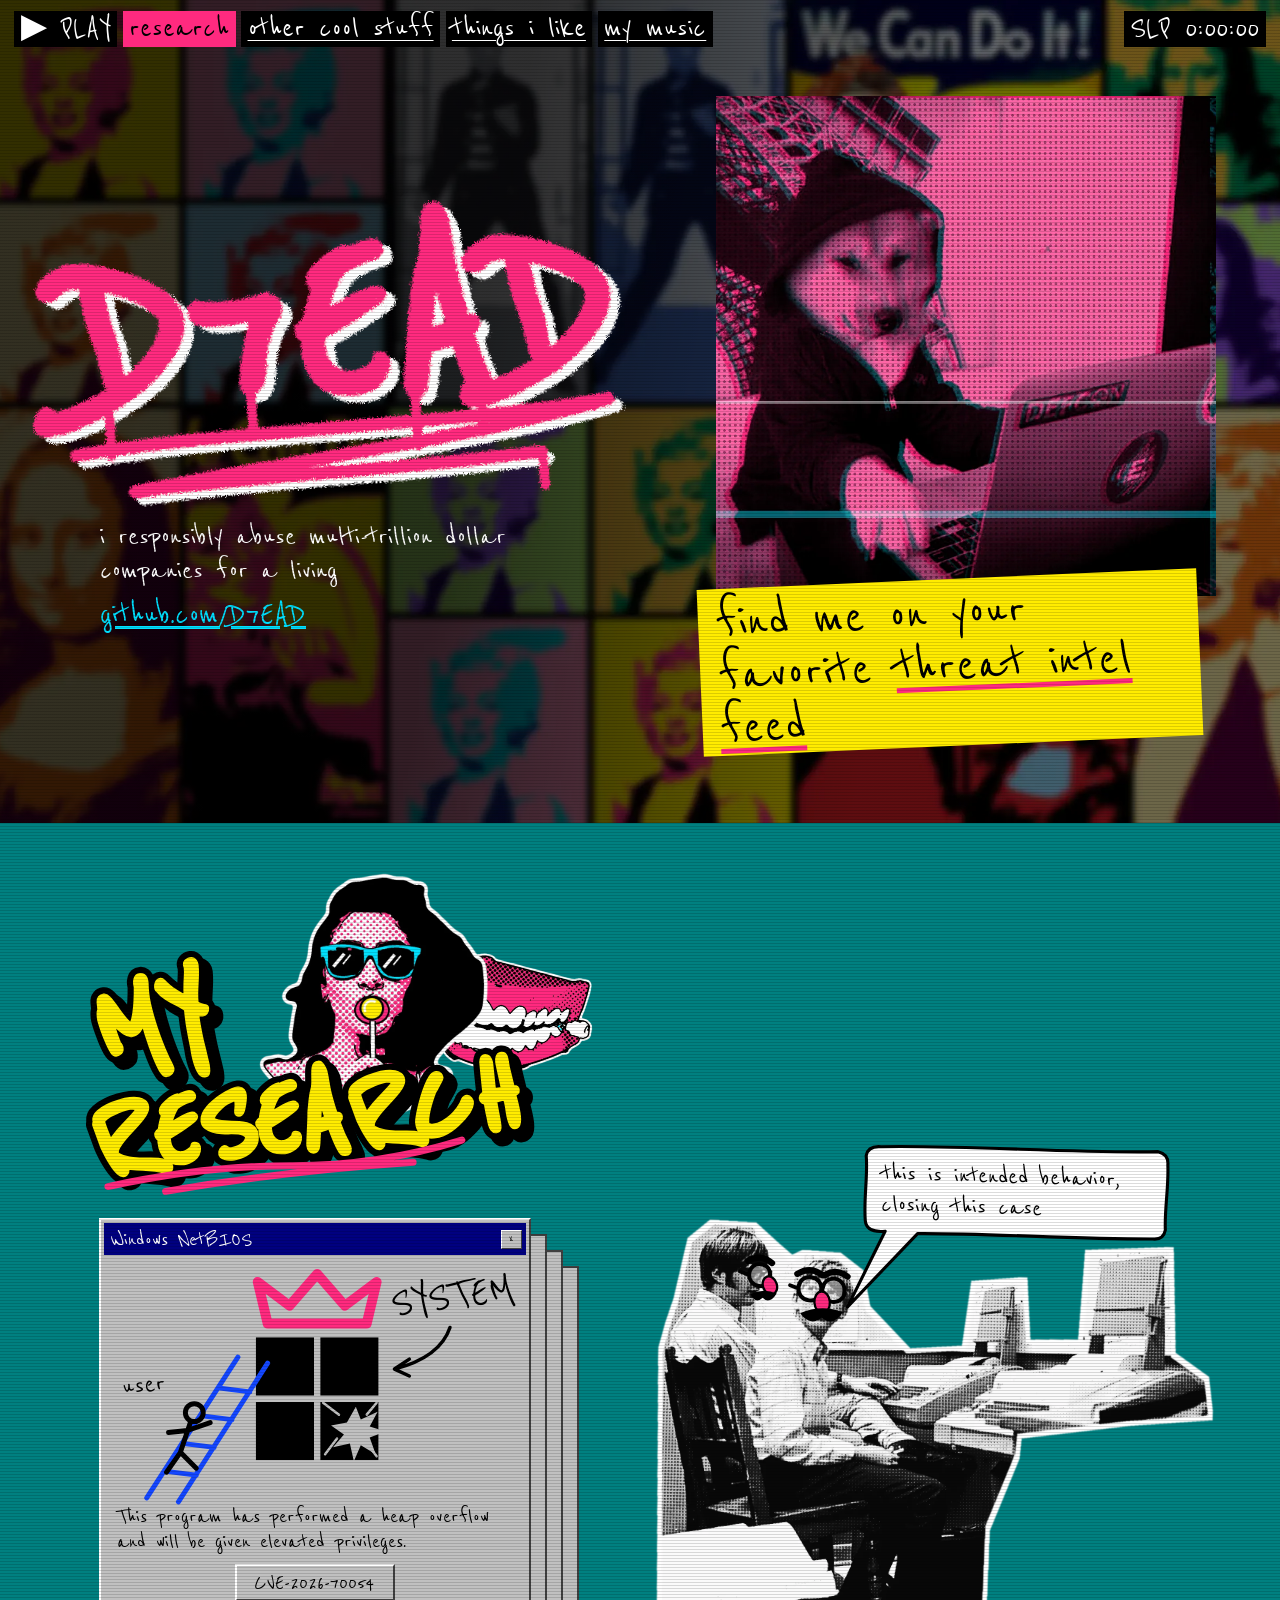
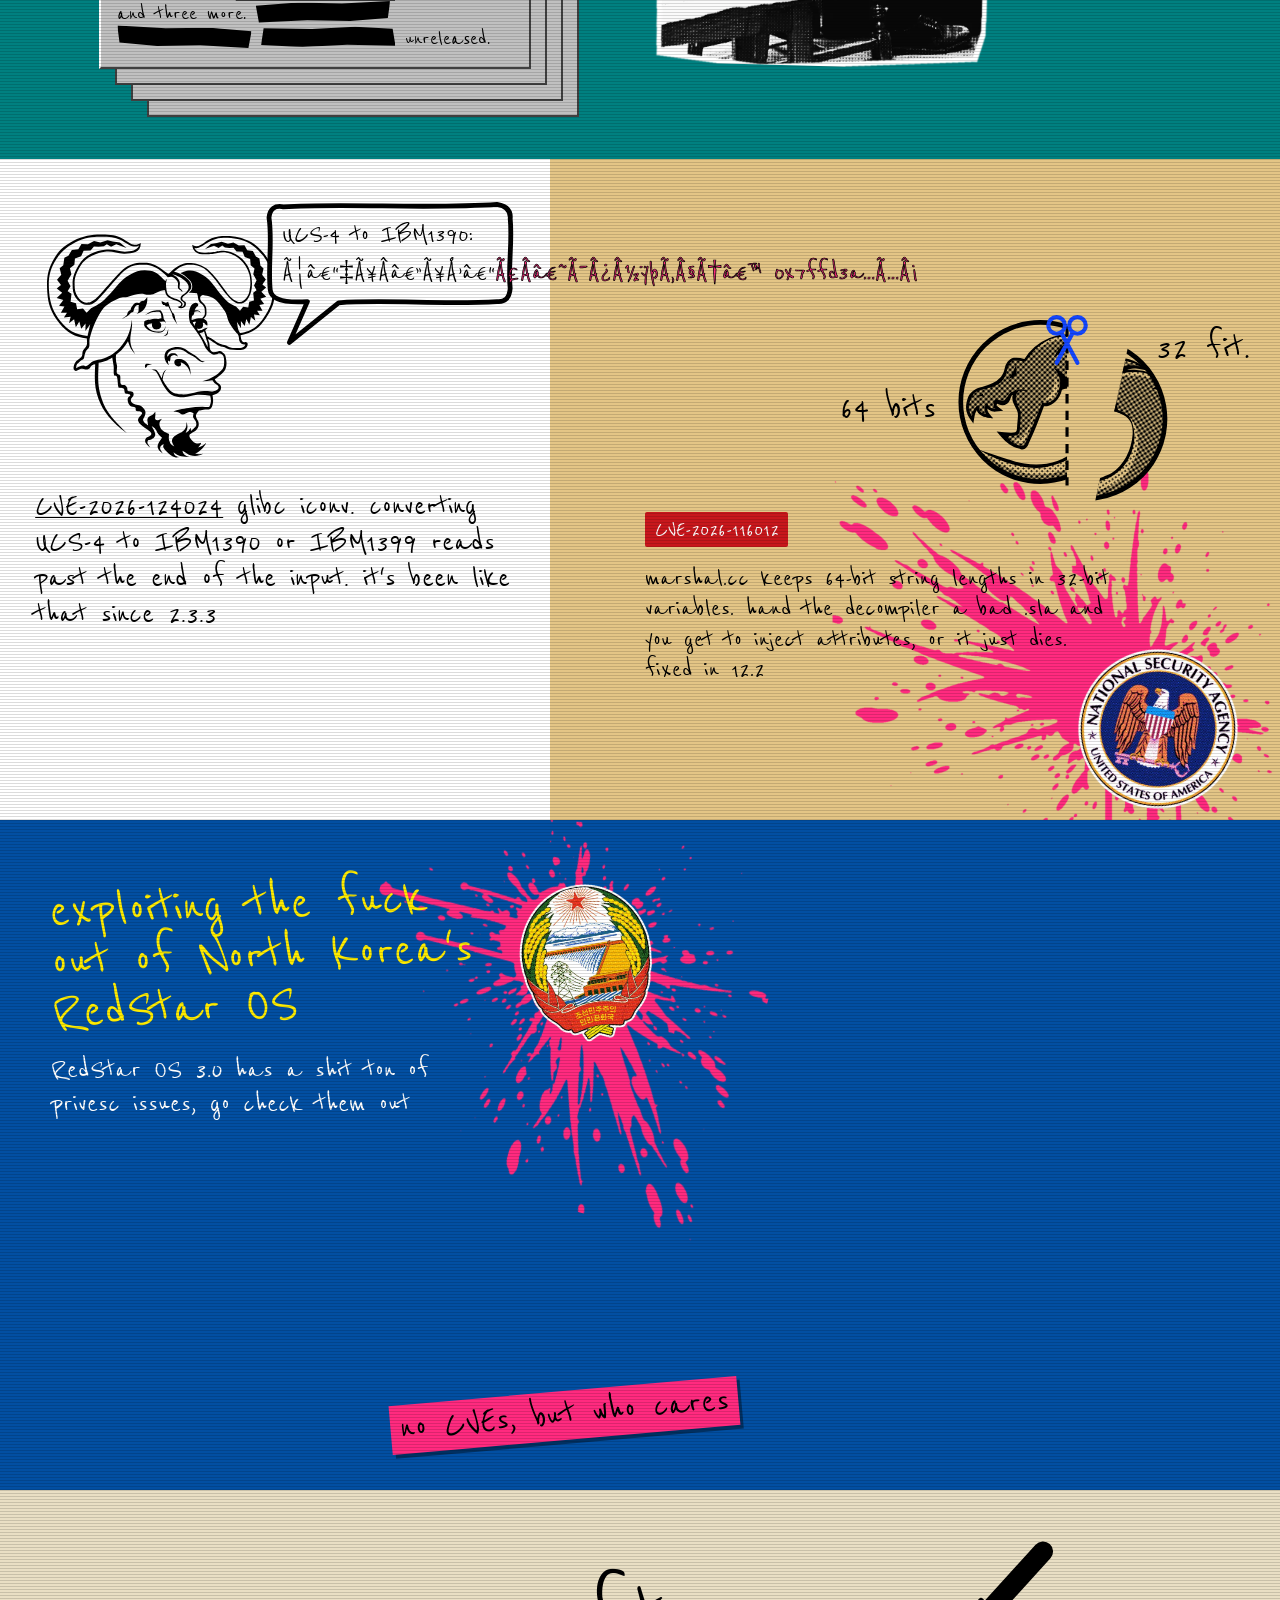
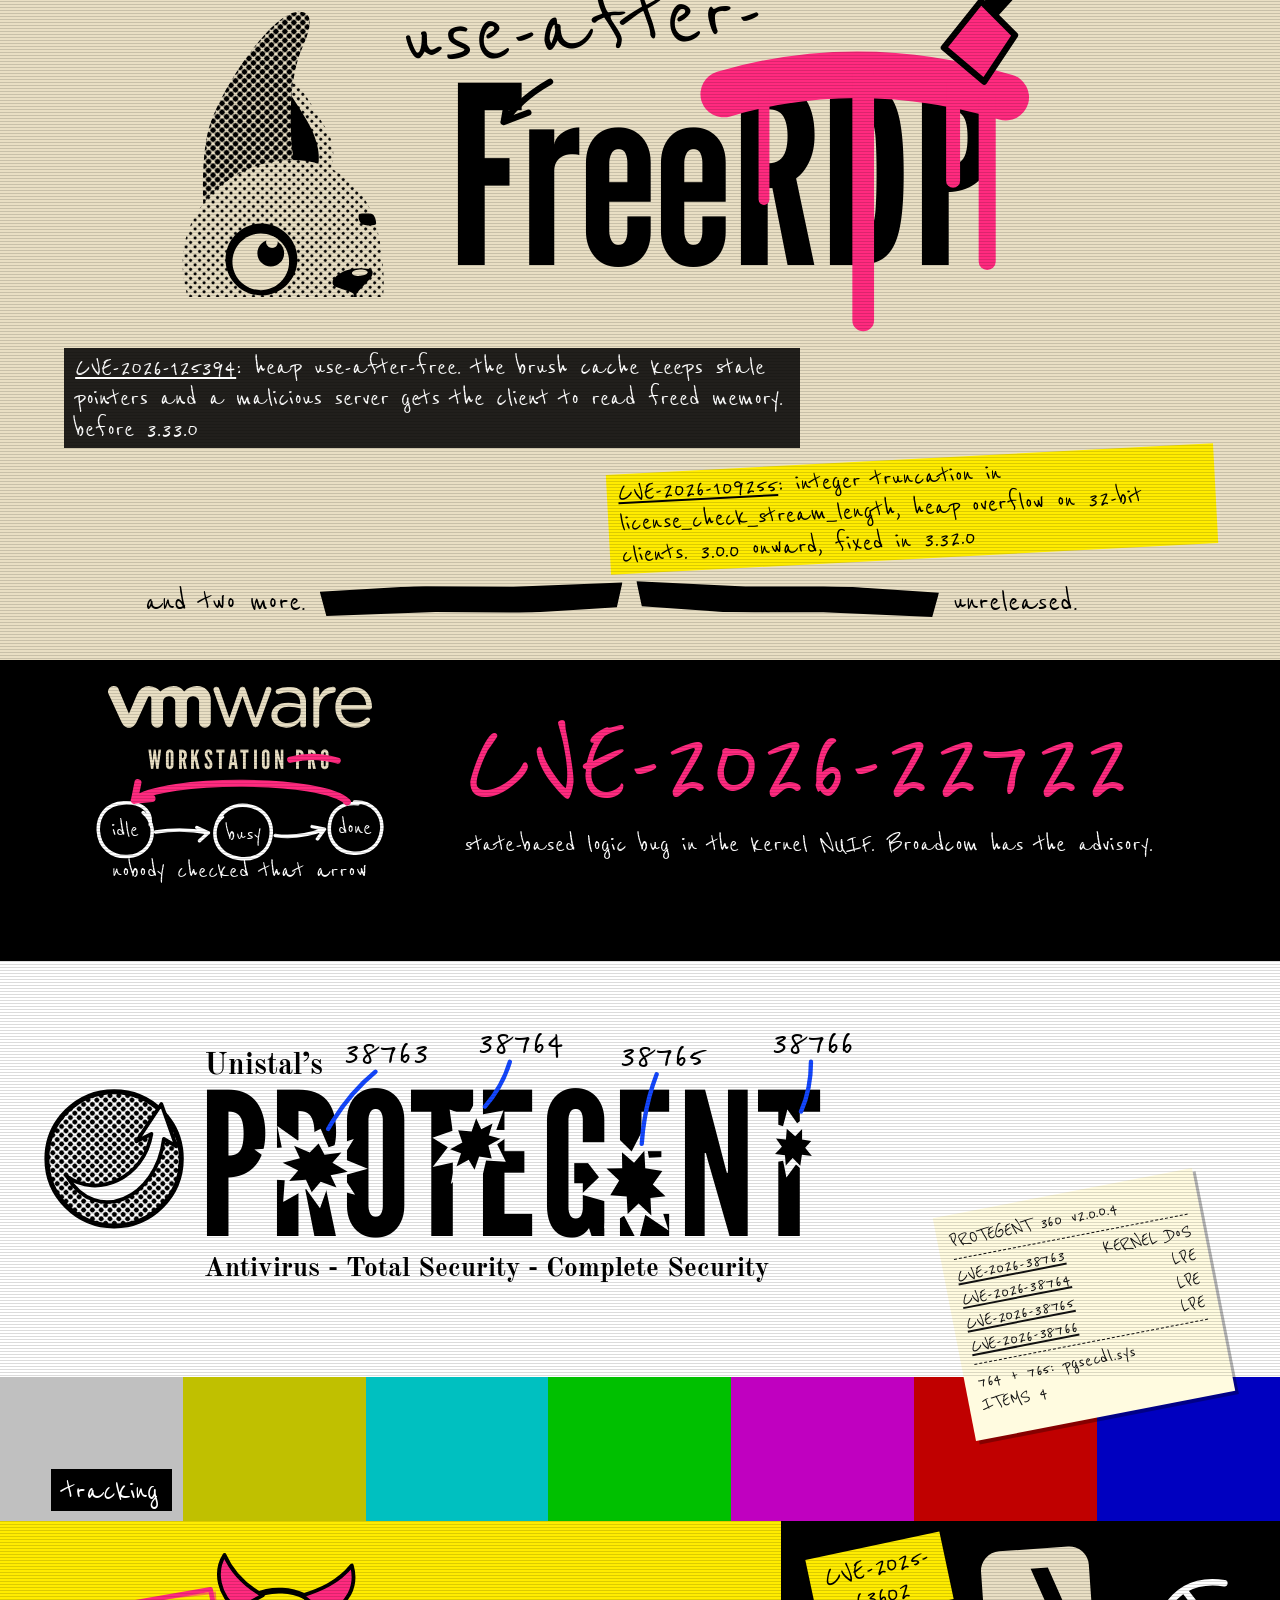
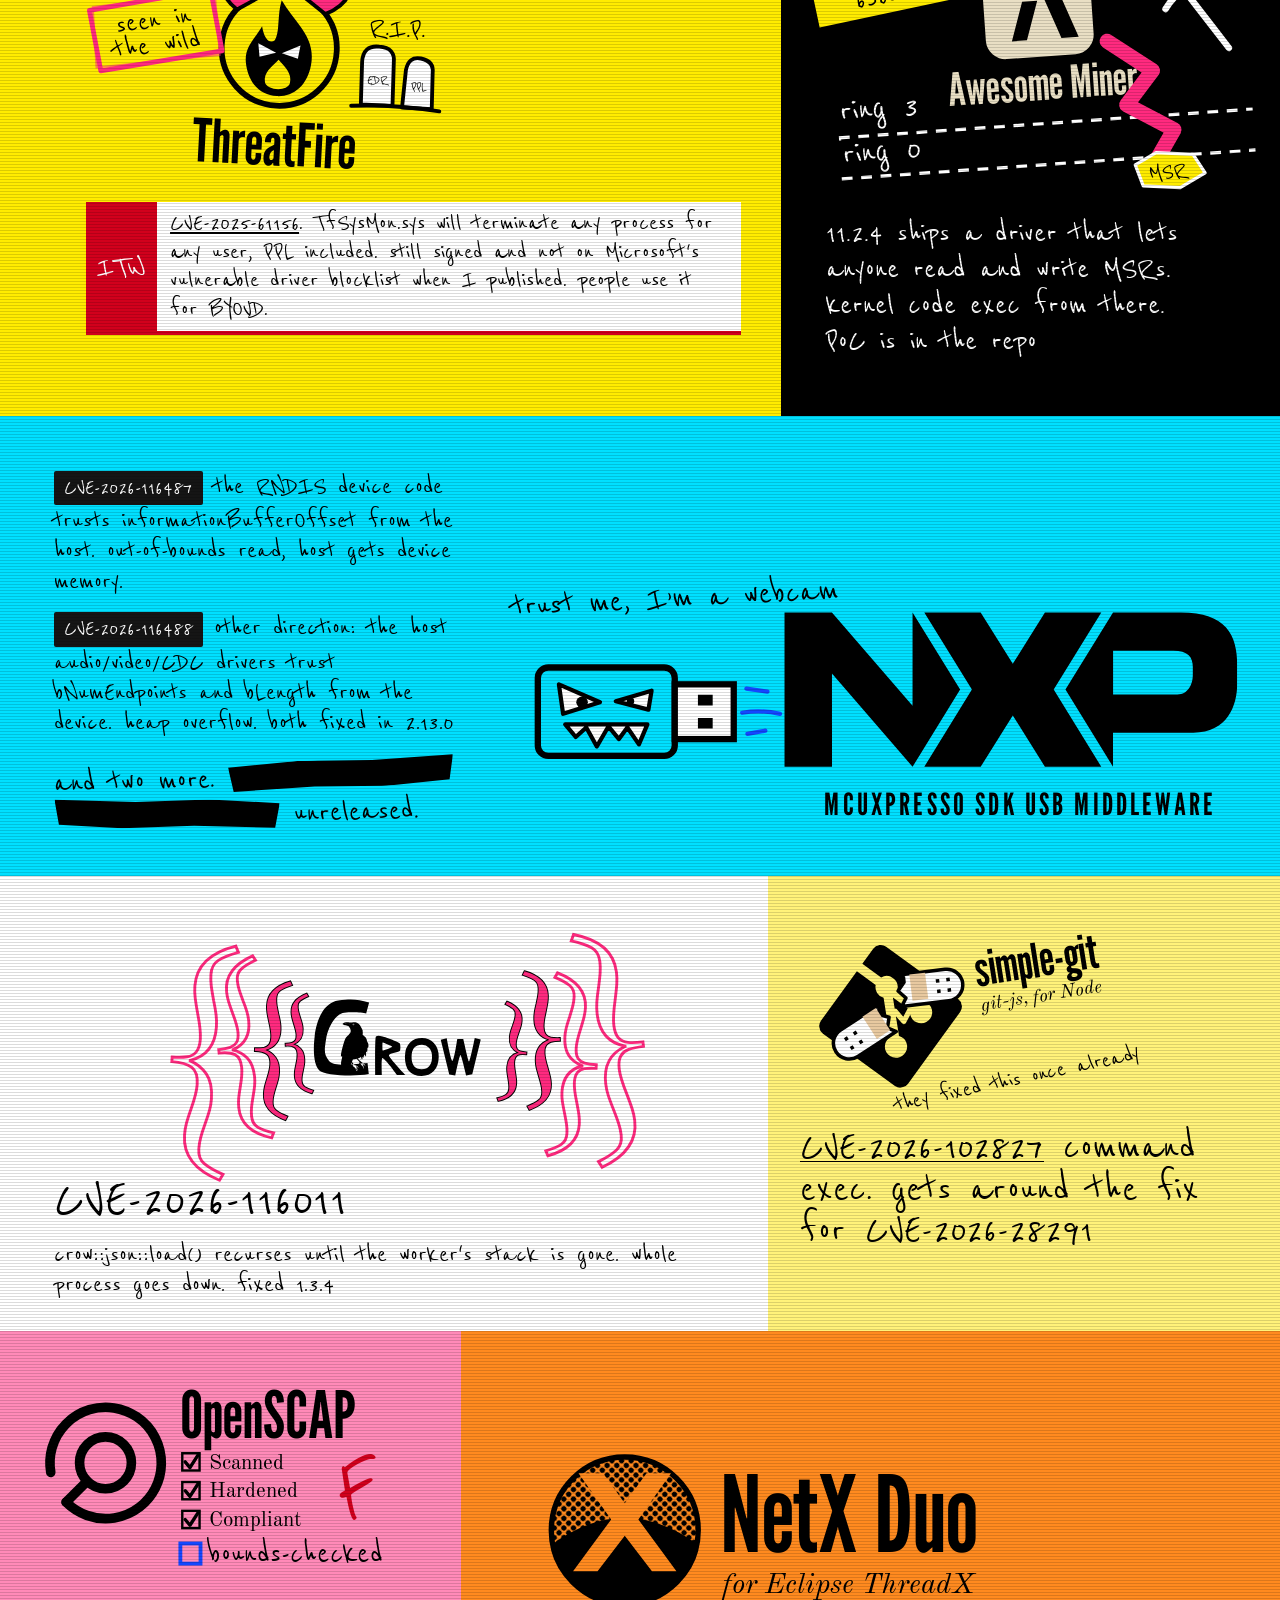
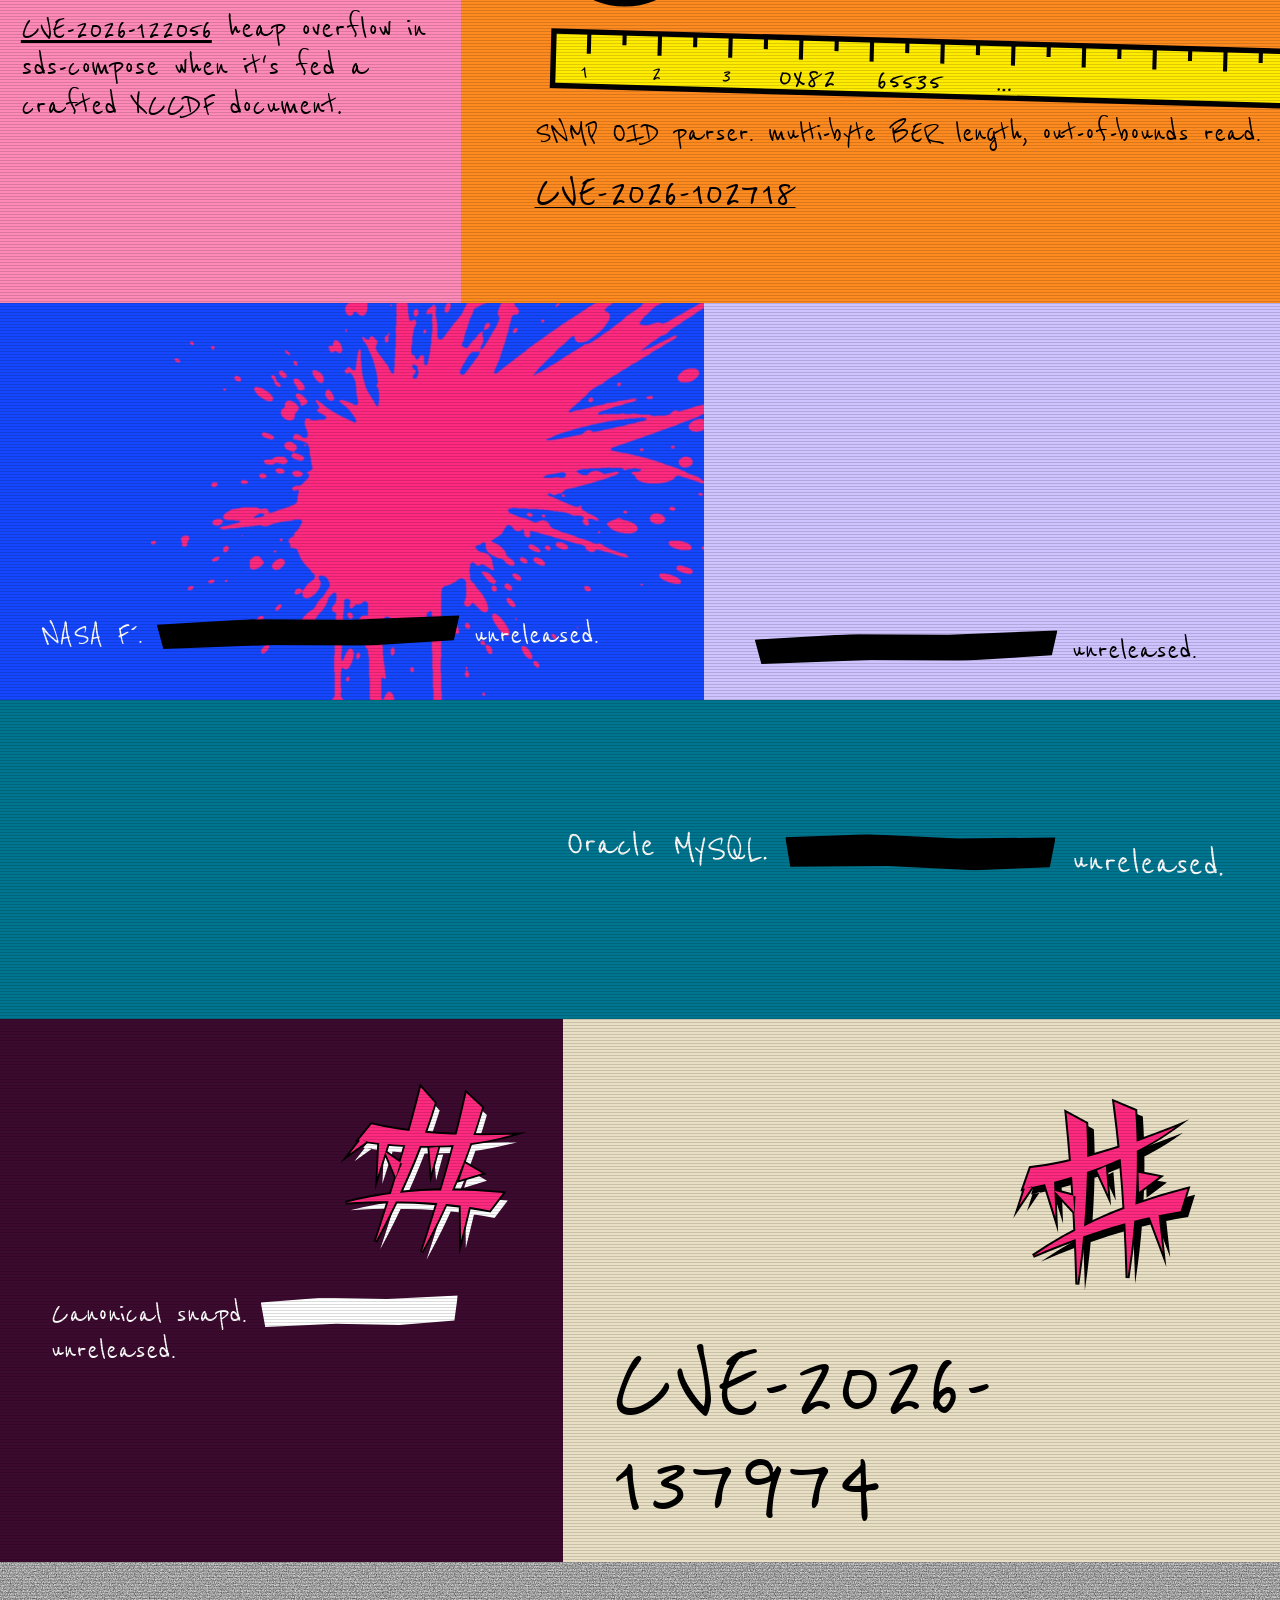
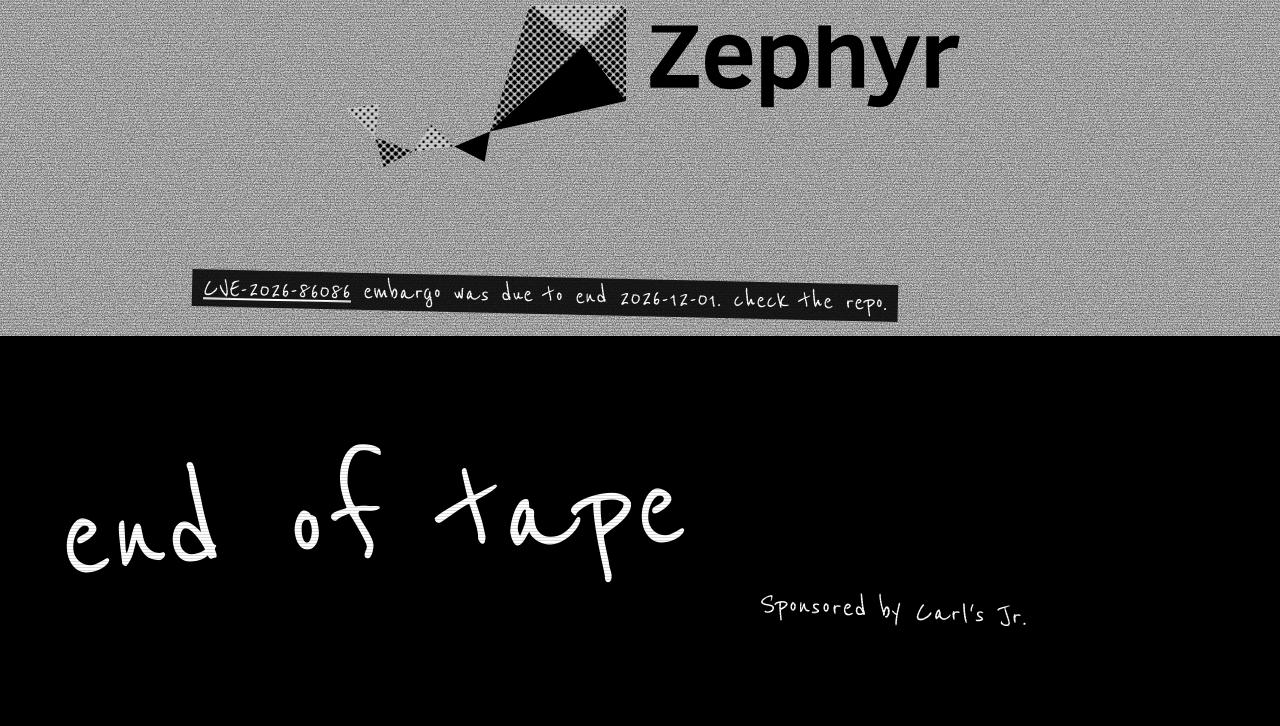
==== commit e9790fae: "Add files via upload" ====
--- a/docs/index.html
+++ b/docs/index.html
@@ -14,7 +14,7 @@
 <meta name="twitter:card" content="summary_large_image">
 <meta name="theme-color" content="#ff2a7f">
 <link rel="preload" href="assets/fonts/reenie-beanie-400.woff2" as="font" type="font/woff2" crossorigin>
-<link rel="stylesheet" href="assets/site.css?v=1e9ce06f89">
+<link rel="stylesheet" href="assets/site.css?v=37edc505d0">
 <script src="assets/site.js?v=52b8136f3d" defer></script>
 </head>
 <body>
@@ -448,7 +448,7 @@
         <img class="logo" src="assets/tuned.webp" width="440" height="472" alt="tuned logo: a stopwatch with a gear and a spanner inside it" loading="lazy" decoding="async">
         <img class="redhat" src="assets/redhat.webp" width="360" height="277" alt="red hat logo" loading="lazy" decoding="async">
       </div>
-      <p class="pen">Red Hat TuneD. <span class="redact" role="img" aria-label="cve number blacked out"></span> unreleased.</p>
+      <p class="num"><a href="https://github.com/D7EAD/CVE-2026-137974">CVE-2026-137974</a></p>
     </section>
   </div>
 
--- a/docs/assets/site.css
+++ b/docs/assets/site.css
@@ -297,10 +297,29 @@
 .f-php { --bg: #cfc4ff; }
 .f-php .logo { width: min(24rem, 92%); rotate: 4deg; }
 .f-php .pen { margin-top: 2.4rem; }
+.s-new2 { --cols: 44fr 56fr; }
+.f-snapd { --bg: #3b0a2e; color: #fff; }
+.f-snapd .logo { width: min(13.5rem, 58%); rotate: 7deg; }
+.f-snapd .pen, .f-tuned .pen { margin-top: 2rem; }
+.f-snapd .redact, .f-tuned .redact { width: 5.6em; }
+.f-snapd .redact { background: #fff; }
+.f-tuned { --bg: var(--paper); }
+.f-tuned .art { display: flex; align-items: flex-end; gap: 1rem; }
+.f-tuned .logo { width: min(14rem, 54%); rotate: -6deg; }
+.f-tuned .redhat { width: min(8rem, 30%); margin: 0 0 .6rem -1.6rem; rotate: 13deg; }
+.hsh { position: absolute; z-index: 1; display: block; height: auto; overflow: visible; }
+.hsh__sh { fill: #000; }
+.hsh__ink { fill: var(--pink); stroke: #000; stroke-width: 5; stroke-linejoin: miter; stroke-miterlimit: 8; paint-order: stroke; }
+.f-snapd .hsh { right: 8%; top: 12%; width: min(11.5rem, 31%); rotate: 9deg; }
+.f-snapd .hsh__sh { fill: #fff; }
+.f-tuned .hsh { right: 5%; top: 1.2rem; width: min(8rem, 23%); rotate: -11deg; }
 .f-mysql { --bg: #00758f; color: #fff; display: flex; flex-wrap: wrap; align-items: center; gap: 1.6rem 4.5rem; }
 .f-mysql .logo { width: min(19rem, 74%); rotate: -6deg; }
 .f-mysql .pen { font-size: clamp(2.4rem, 4.2vw, 3.7rem); line-height: .95; rotate: 2deg; }
 @media (min-width: 761px) {
+  .f-snapd { padding: 2.4rem 1.5rem 3rem 9%; }
+  .f-tuned .hsh { right: 11%; top: 15%; width: min(13rem, 26%); }
+  .f-tuned { padding: 3.6rem 2rem 2.2rem 3rem; }
   .f-mysql { flex-wrap: nowrap; gap: clamp(2rem, 5vw, 4.5rem); padding: 2.2rem 2rem 2.8rem 13%; }
   .f-mysql .logo { flex: none; width: min(21rem, 27vw); }
   .f-mysql .pen { font-size: min(3.3rem, 3.3vw); }
